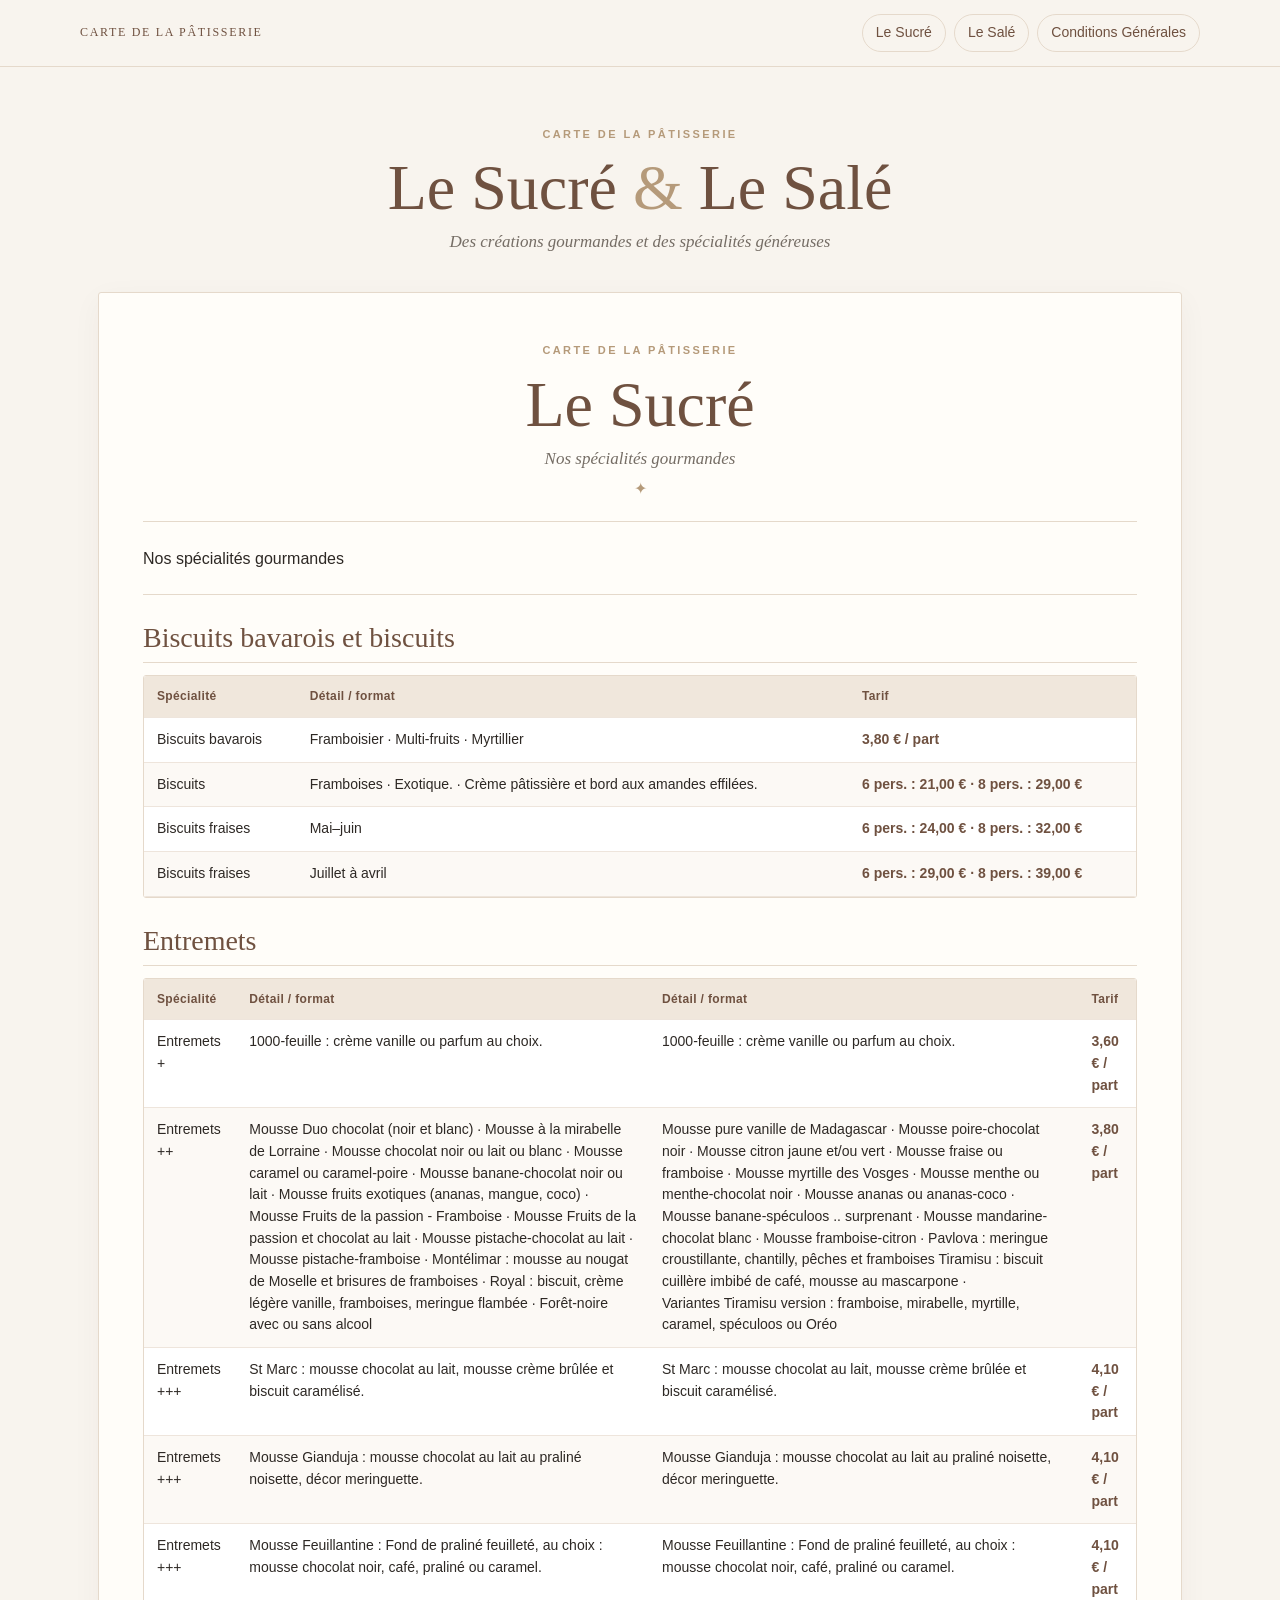
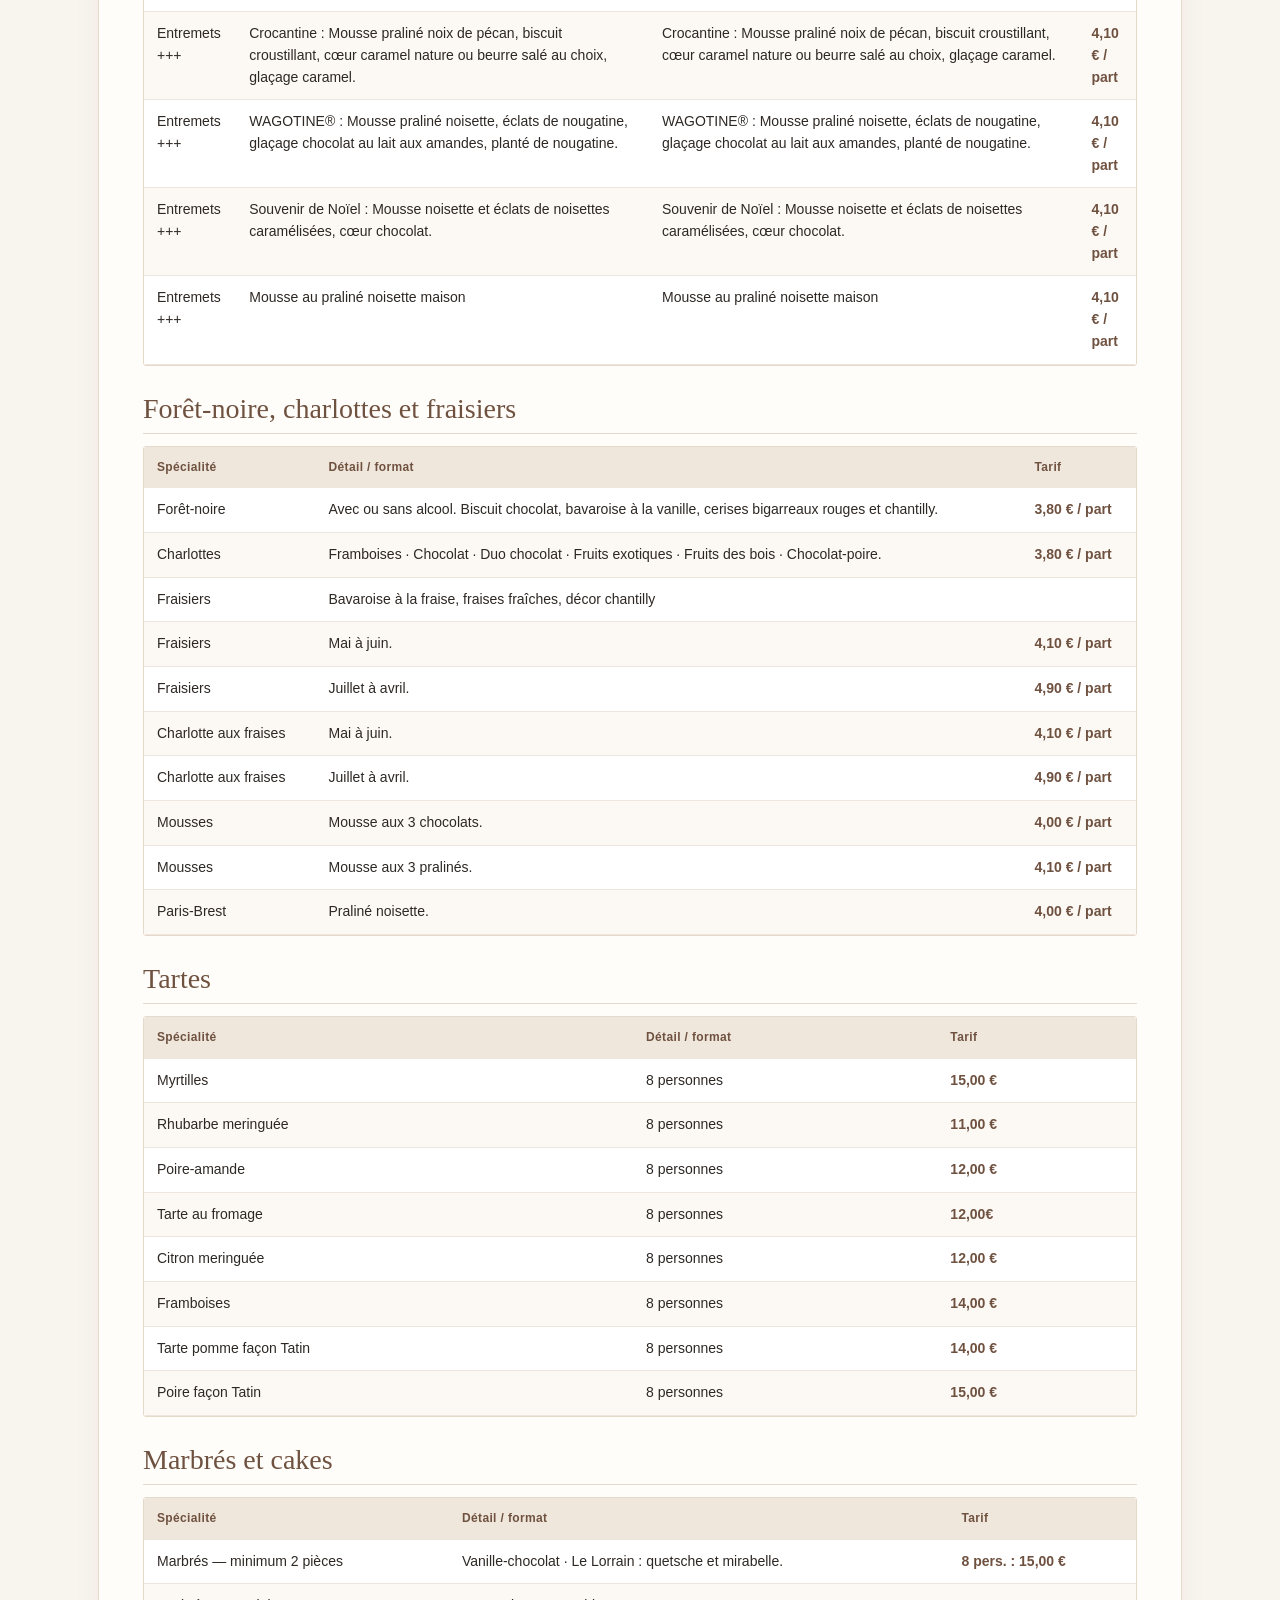
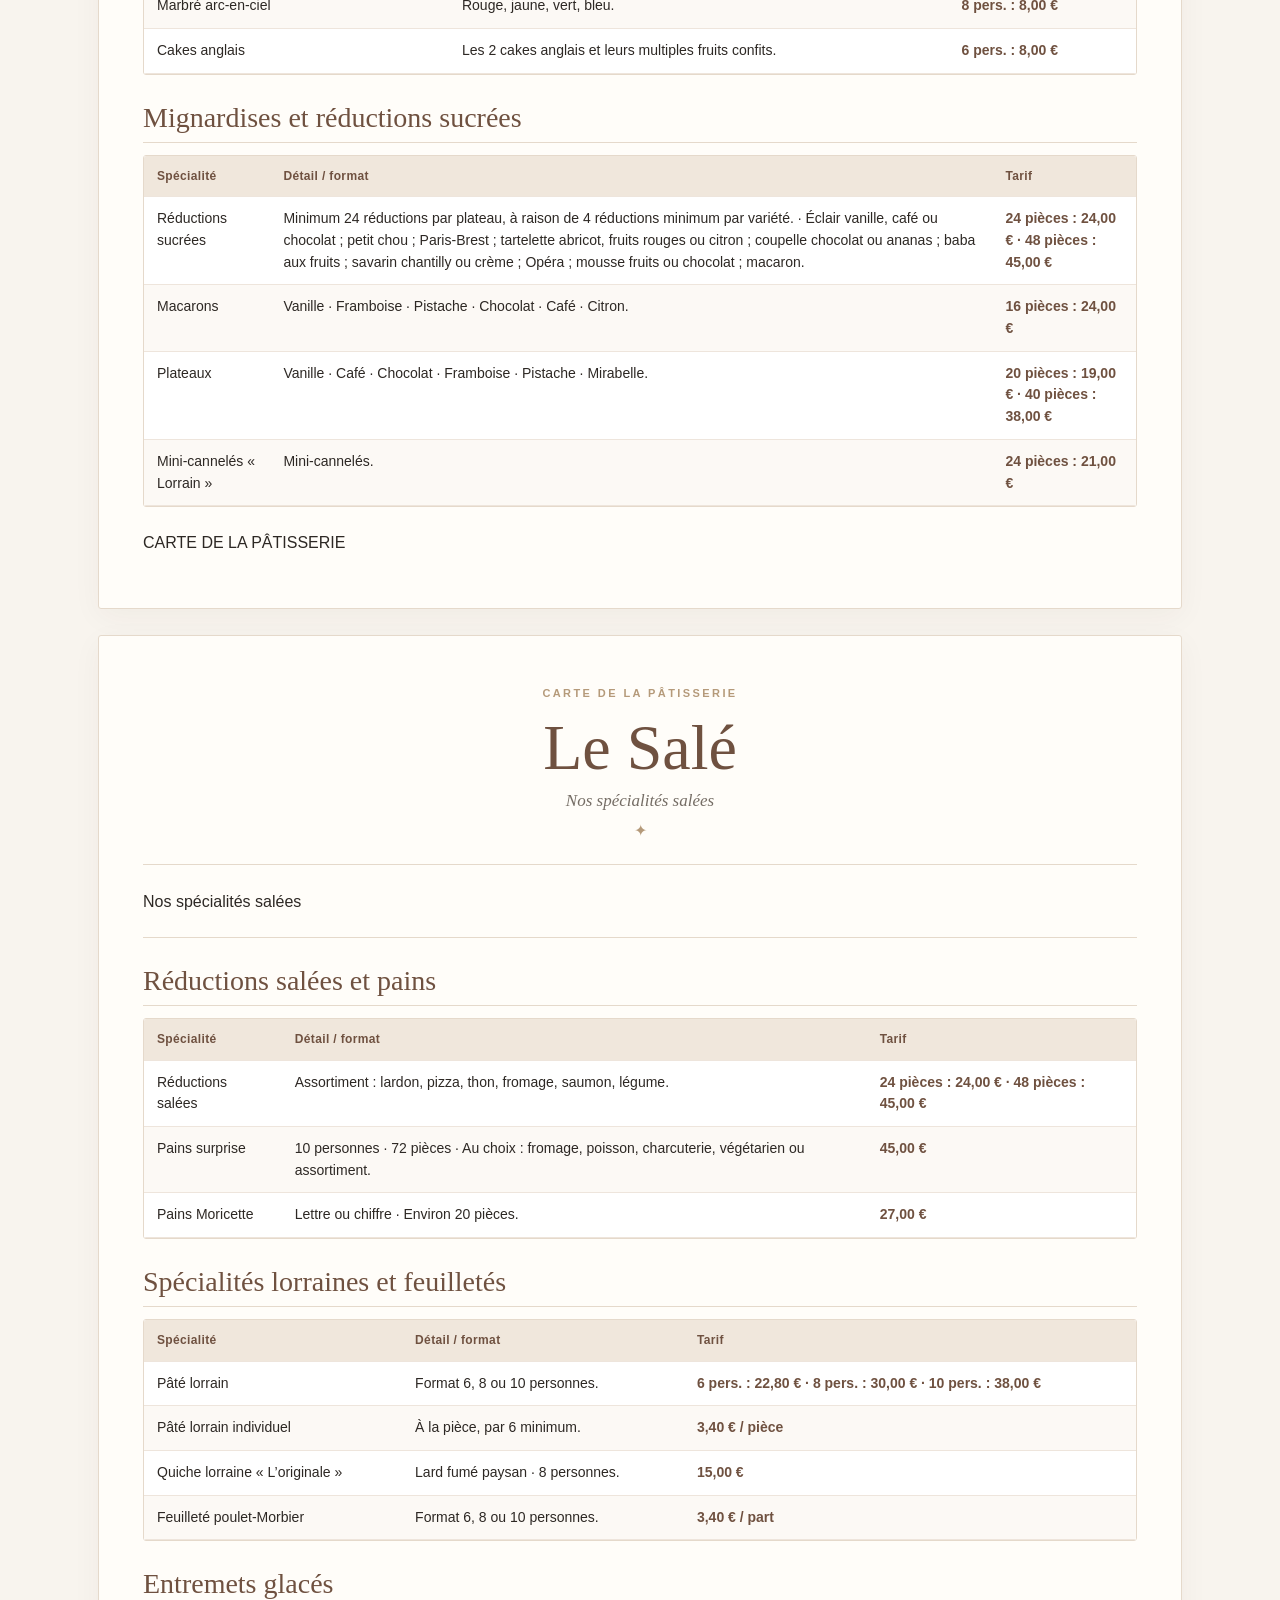
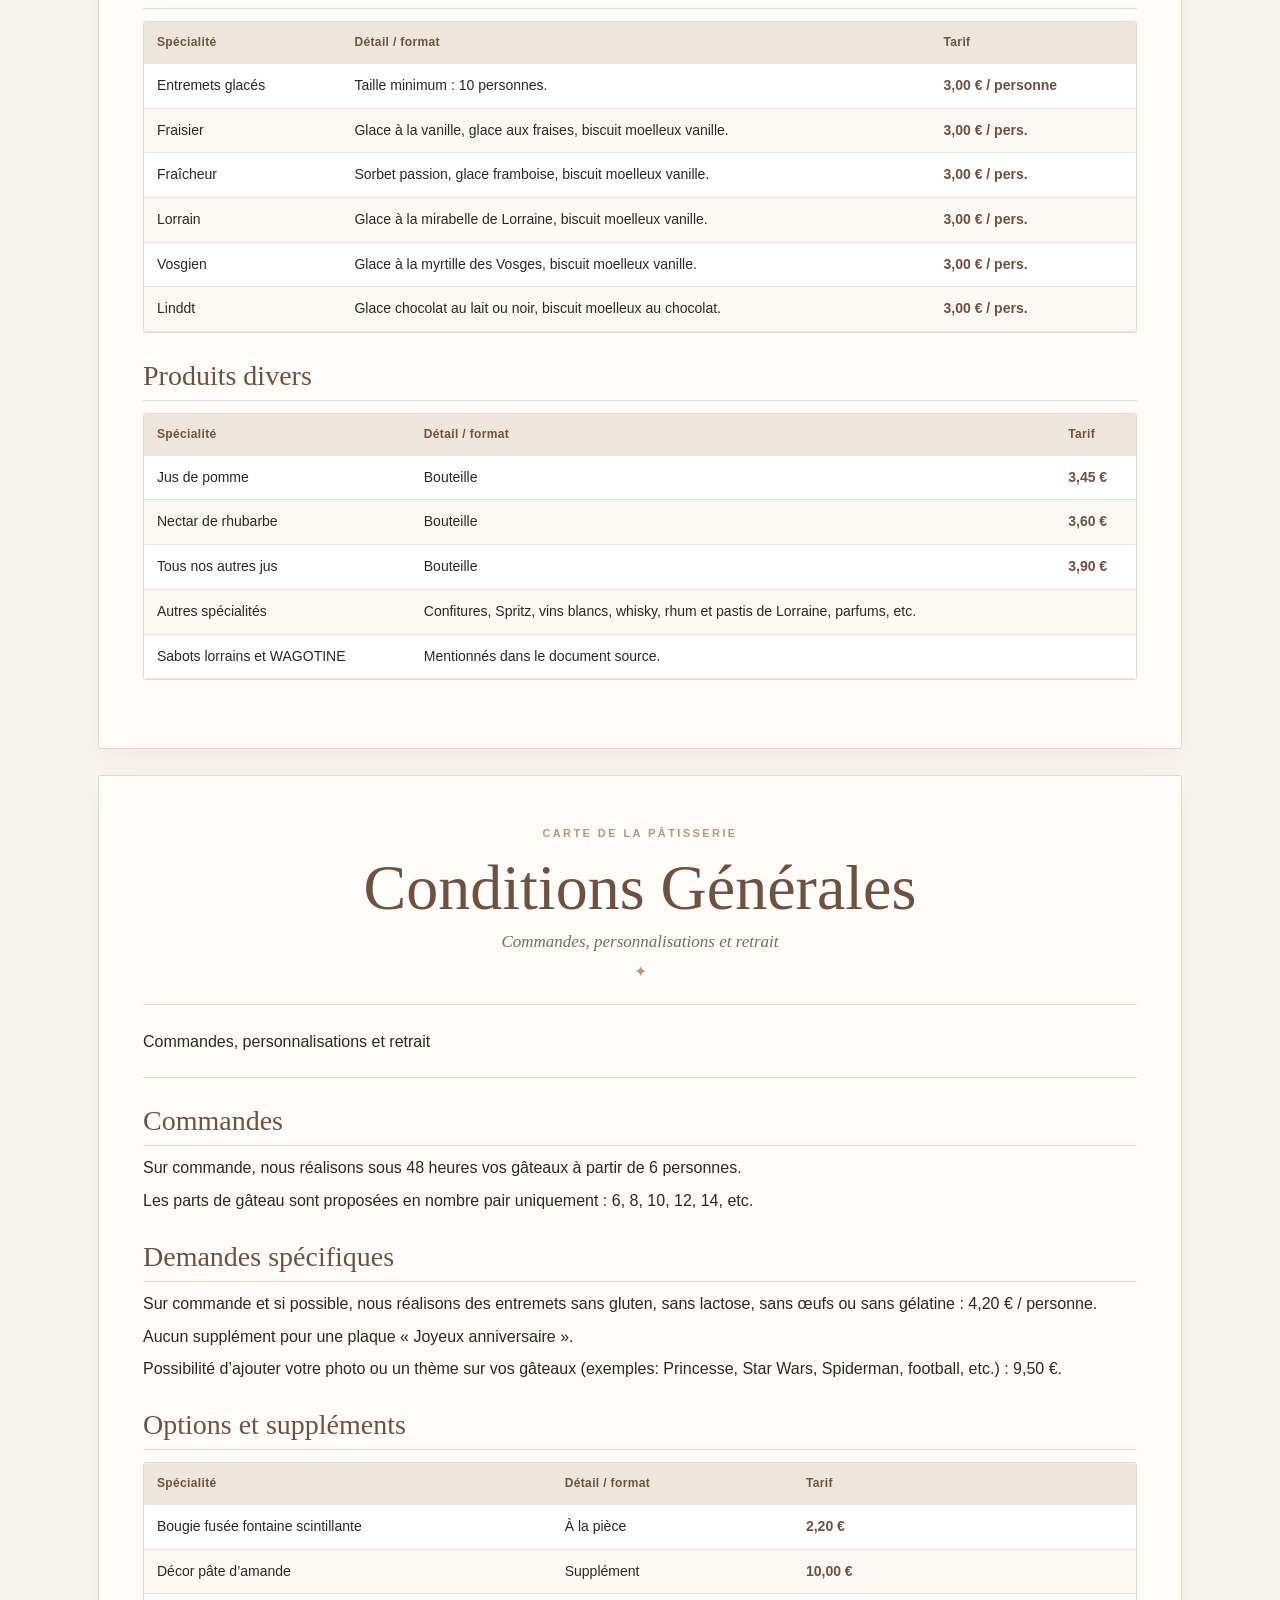
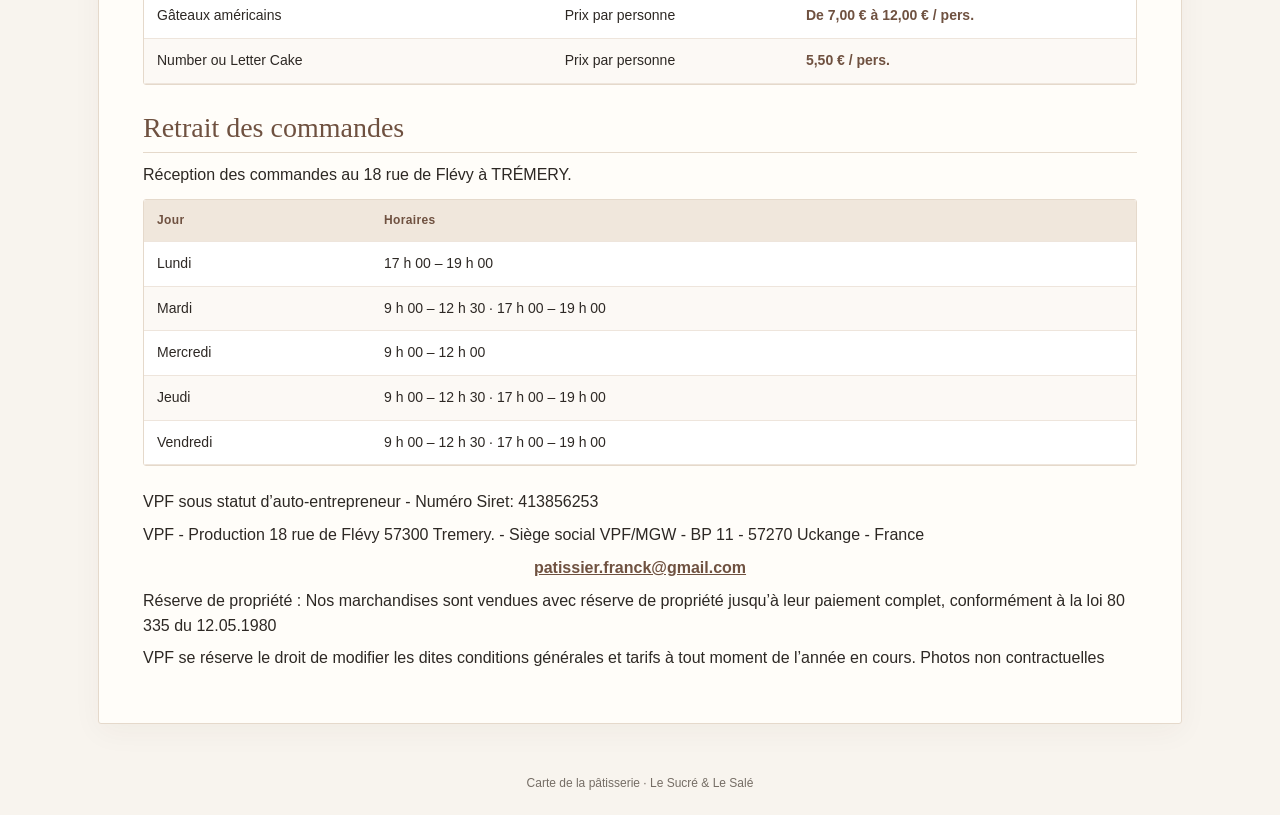
==== carte-patisserie.html @ 5fc6bbb8 "Add files via upload" ====
<!doctype html><html lang="fr"><head><meta charset="utf-8"><meta name="viewport" content="width=device-width,initial-scale=1"><meta name="description" content="Carte de pâtisserie, spécialités sucrées et salées"><title>Carte de la pâtisserie</title>
<style>
:root{--cream:#f8f4ee;--paper:#fffdf9;--ink:#2d2824;--brown:#6f5140;--gold:#b59a7a;--line:#e5d9cb;--muted:#756d65}
*{box-sizing:border-box}html{scroll-behavior:smooth;scroll-padding-top:80px}body{margin:0;background:var(--cream);color:var(--ink);font:16px/1.55 Arial,Helvetica,sans-serif}
nav{position:sticky;top:0;z-index:4;background:#f8f4eef5;border-bottom:1px solid var(--line);padding:14px max(18px,calc((100% - 1120px)/2));display:flex;justify-content:space-between;align-items:center;gap:16px;flex-wrap:wrap}
.brand{font:12px Georgia,serif;letter-spacing:.14em;color:var(--brown);text-transform:uppercase}.links{display:flex;gap:8px;flex-wrap:wrap}.links a{border:1px solid var(--line);border-radius:30px;padding:7px 13px;text-decoration:none;color:var(--brown);font-size:14px}.links a:hover{background:var(--brown);color:white}
main{max-width:1120px;margin:28px auto;padding:0 18px}.cover{text-align:center;padding:26px 0 32px}.cover small,header small{color:var(--gold);letter-spacing:.22em;font-size:11px;font-weight:bold}.cover h1,header h1{font:normal clamp(38px,6vw,64px)/1.12 Georgia,serif;color:var(--brown);margin:7px 0}.cover p,header p{font:italic 17px Georgia,serif;color:var(--muted);margin:8px 0}.cover span,header span{color:var(--gold)}
section{background:var(--paper);border:1px solid var(--line);box-shadow:0 8px 30px #46301e0b;padding:clamp(18px,4vw,44px);margin-bottom:26px;border-radius:3px}header{text-align:center;border-bottom:1px solid var(--line);padding-bottom:20px;margin-bottom:25px}
h2{font:normal clamp(21px,3vw,28px) Georgia,serif;color:var(--brown);border-bottom:1px solid var(--line);padding-bottom:8px;margin:27px 0 10px}p{margin:8px 0}.table-wrap{overflow-x:auto;border:1px solid var(--line);margin:12px 0 24px;border-radius:3px}table{width:100%;border-collapse:collapse;min-width:500px;background:white;font-size:14px}th,td{text-align:left;padding:11px 13px;vertical-align:top;border-bottom:1px solid #eee5dc}th{background:#f0e7dc;color:var(--brown);font-size:12px;letter-spacing:.03em}tbody tr:nth-child(even){background:#fcf9f5}td:last-child{color:var(--brown);font-weight:700}hr{border:0;border-top:1px solid var(--line);margin:22px 0}.contact{text-align:center;font-weight:bold}.contact a{color:var(--brown)}footer{text-align:center;color:var(--muted);font-size:12px;padding:22px}
@media(max-width:650px){nav{position:static;align-items:flex-start;flex-direction:column}.links{width:100%}.links a{flex:1;text-align:center;font-size:12px;padding:8px 5px}main{padding:0 9px;margin:12px auto}section{padding:17px 12px;margin-bottom:14px}table{font-size:12px}td,th{padding:8px}}
@media print{nav{display:none}body{background:white}section{box-shadow:none;break-after:page;border:0}main{margin:0;max-width:none}}
</style></head><body><nav><div class="brand">Carte de la pâtisserie</div><div class="links"><a href="#le-sucre">Le Sucré</a><a href="#le-sale">Le Salé</a><a href="#conditions-generales">Conditions Générales</a></div></nav><main><div class="cover"><small>CARTE DE LA PÂTISSERIE</small><h1>Le Sucré <span>&</span> Le Salé</h1><p>Des créations gourmandes et des spécialités généreuses</p></div><section id="le-sucre"><header><small>CARTE DE LA PÂTISSERIE</small><h1>Le Sucré</h1><p>Nos spécialités gourmandes</p><span>✦</span></header><p>Nos spécialités gourmandes</p><hr><h2>Biscuits bavarois et biscuits</h2><div class="table-wrap"><table><thead><tr><th>Spécialité</th><th>Détail / format</th><th>Tarif</th></tr></thead><tbody><tr><td>Biscuits bavarois</td><td>Framboisier · Multi-fruits · Myrtillier</td><td>3,80 € / part</td></tr><tr><td>Biscuits</td><td>Framboises · Exotique.  · Crème pâtissière et bord aux amandes effilées.</td><td>6 pers. : 21,00 € · 8 pers. : 29,00 €</td></tr><tr><td>Biscuits fraises</td><td>Mai–juin</td><td>6 pers. : 24,00 € · 8 pers. : 32,00 €</td></tr><tr><td>Biscuits fraises</td><td>Juillet à avril</td><td>6 pers. : 29,00 € · 8 pers. : 39,00 €</td></tr></tbody></table></div><h2>Entremets</h2><div class="table-wrap"><table><thead><tr><th>Spécialité</th><th>Détail / format</th><th>Détail / format</th><th>Tarif</th></tr></thead><tbody><tr><td>Entremets +</td><td>1000-feuille : crème vanille ou parfum au choix.</td><td>1000-feuille : crème vanille ou parfum au choix.</td><td>3,60 € / part</td></tr><tr><td>Entremets ++</td><td>Mousse Duo chocolat (noir et blanc)  · Mousse à la mirabelle de Lorraine  · Mousse chocolat noir ou lait ou blanc  · Mousse caramel ou caramel-poire  · Mousse banane-chocolat noir ou lait  · Mousse fruits exotiques (ananas, mangue, coco)  · Mousse Fruits de la passion - Framboise  · Mousse Fruits de la passion et chocolat au lait  · Mousse pistache-chocolat au lait  · Mousse pistache-framboise  · Montélimar : mousse au nougat de Moselle et brisures de framboises · Royal : biscuit, crème légère vanille, framboises, meringue flambée · Forêt-noire avec ou sans alcool</td><td>Mousse pure vanille de Madagascar · Mousse poire-chocolat noir · Mousse citron jaune et/ou vert · Mousse fraise ou framboise · Mousse myrtille des Vosges · Mousse menthe ou menthe-chocolat noir · Mousse ananas ou ananas-coco · Mousse banane-spéculoos .. surprenant · Mousse mandarine-chocolat blanc  · Mousse framboise-citron · Pavlova : meringue croustillante, chantilly, pêches et framboises Tiramisu : biscuit cuillère imbibé de café, mousse au mascarpone · Variantes Tiramisu version : framboise, mirabelle, myrtille, caramel, spéculoos ou Oréo</td><td>3,80 € / part</td></tr><tr><td>Entremets +++</td><td>St Marc : mousse chocolat au lait, mousse crème brûlée et biscuit caramélisé.</td><td>St Marc : mousse chocolat au lait, mousse crème brûlée et biscuit caramélisé.</td><td>4,10 € / part</td></tr><tr><td>Entremets +++</td><td>Mousse Gianduja : mousse chocolat au lait au praliné noisette, décor meringuette.</td><td>Mousse Gianduja : mousse chocolat au lait au praliné noisette, décor meringuette.</td><td>4,10 € / part</td></tr><tr><td>Entremets +++</td><td>Mousse Feuillantine : Fond de praliné feuilleté, au choix : mousse chocolat noir, café, praliné ou caramel.</td><td>Mousse Feuillantine : Fond de praliné feuilleté, au choix : mousse chocolat noir, café, praliné ou caramel.</td><td>4,10 € / part</td></tr><tr><td>Entremets +++</td><td>Crocantine : Mousse praliné noix de pécan, biscuit croustillant, cœur caramel nature ou beurre salé au choix, glaçage caramel.</td><td>Crocantine : Mousse praliné noix de pécan, biscuit croustillant, cœur caramel nature ou beurre salé au choix, glaçage caramel.</td><td>4,10 € / part</td></tr><tr><td>Entremets +++</td><td>WAGOTINE® : Mousse praliné noisette, éclats de nougatine, glaçage chocolat au lait aux amandes, planté de nougatine.</td><td>WAGOTINE® : Mousse praliné noisette, éclats de nougatine, glaçage chocolat au lait aux amandes, planté de nougatine.</td><td>4,10 € / part</td></tr><tr><td>Entremets +++</td><td>Souvenir de Noïel : Mousse noisette et éclats de noisettes caramélisées, cœur chocolat.</td><td>Souvenir de Noïel : Mousse noisette et éclats de noisettes caramélisées, cœur chocolat.</td><td>4,10 € / part</td></tr><tr><td>Entremets +++</td><td>Mousse au praliné noisette maison</td><td>Mousse au praliné noisette maison</td><td>4,10 € / part</td></tr></tbody></table></div><h2>Forêt-noire, charlottes et fraisiers</h2><div class="table-wrap"><table><thead><tr><th>Spécialité</th><th>Détail / format</th><th>Tarif</th></tr></thead><tbody><tr><td>Forêt-noire</td><td>Avec ou sans alcool. Biscuit chocolat, bavaroise à la vanille, cerises bigarreaux rouges et chantilly.</td><td>3,80 € / part</td></tr><tr><td>Charlottes</td><td>Framboises · Chocolat · Duo chocolat · Fruits exotiques · Fruits des bois · Chocolat-poire.</td><td>3,80 € / part</td></tr><tr><td>Fraisiers</td><td>Bavaroise à la fraise, fraises fraîches, décor chantilly</td><td></td></tr><tr><td>Fraisiers</td><td>Mai à juin.</td><td>4,10 € / part</td></tr><tr><td>Fraisiers</td><td>Juillet à avril.</td><td>4,90 € / part</td></tr><tr><td>Charlotte aux fraises</td><td>Mai à juin.</td><td>4,10 € / part</td></tr><tr><td>Charlotte aux fraises</td><td>Juillet à avril.</td><td>4,90 € / part</td></tr><tr><td>Mousses</td><td>Mousse aux 3 chocolats.</td><td>4,00 € / part</td></tr><tr><td>Mousses</td><td>Mousse aux 3 pralinés.</td><td>4,10 € / part</td></tr><tr><td>Paris-Brest</td><td>Praliné noisette.</td><td>4,00 € / part</td></tr></tbody></table></div><h2>Tartes</h2><div class="table-wrap"><table><thead><tr><th>Spécialité</th><th>Détail / format</th><th>Tarif</th></tr></thead><tbody><tr><td>Myrtilles</td><td>8 personnes</td><td>15,00 €</td></tr><tr><td>Rhubarbe meringuée</td><td>8 personnes</td><td>11,00 €</td></tr><tr><td>Poire-amande</td><td>8 personnes</td><td>12,00 €</td></tr><tr><td>Tarte au fromage</td><td>8 personnes</td><td>12,00€</td></tr><tr><td>Citron meringuée</td><td>8 personnes</td><td>12,00 €</td></tr><tr><td>Framboises</td><td>8 personnes</td><td>14,00 €</td></tr><tr><td>Tarte pomme façon Tatin</td><td>8 personnes</td><td>14,00 €</td></tr><tr><td>Poire façon Tatin</td><td>8 personnes</td><td>15,00 €</td></tr></tbody></table></div><h2>Marbrés et cakes</h2><div class="table-wrap"><table><thead><tr><th>Spécialité</th><th>Détail / format</th><th>Tarif</th></tr></thead><tbody><tr><td>Marbrés — minimum 2 pièces</td><td>Vanille-chocolat · Le Lorrain : quetsche et mirabelle.</td><td>8 pers. : 15,00 €</td></tr><tr><td>Marbré arc-en-ciel</td><td>Rouge, jaune, vert, bleu.</td><td>8 pers. : 8,00 €</td></tr><tr><td>Cakes anglais</td><td>Les 2 cakes anglais et leurs multiples fruits confits.</td><td>6 pers. : 8,00 €</td></tr></tbody></table></div><h2>Mignardises et réductions sucrées</h2><div class="table-wrap"><table><thead><tr><th>Spécialité</th><th>Détail / format</th><th>Tarif</th></tr></thead><tbody><tr><td>Réductions sucrées</td><td>Minimum 24 réductions par plateau, à raison de 4 réductions minimum par variété.  · Éclair vanille, café ou chocolat ; petit chou ; Paris-Brest ; tartelette abricot, fruits rouges ou citron ; coupelle chocolat ou ananas ; baba aux fruits ; savarin chantilly ou crème ; Opéra ; mousse fruits ou chocolat ; macaron.</td><td>24 pièces : 24,00 € · 48 pièces : 45,00 €</td></tr><tr><td>Macarons</td><td>Vanille · Framboise · Pistache · Chocolat · Café · Citron.</td><td>16 pièces : 24,00 €</td></tr><tr><td>Plateaux</td><td>Vanille · Café · Chocolat · Framboise · Pistache · Mirabelle.</td><td>20 pièces : 19,00 € · 40 pièces : 38,00 €</td></tr><tr><td>Mini-cannelés « Lorrain »</td><td>Mini-cannelés.</td><td>24 pièces : 21,00 €</td></tr></tbody></table></div><p>CARTE DE LA PÂTISSERIE</p></section><section id="le-sale"><header><small>CARTE DE LA PÂTISSERIE</small><h1>Le Salé</h1><p>Nos spécialités salées</p><span>✦</span></header><p>Nos spécialités salées</p><hr><h2>Réductions salées et pains</h2><div class="table-wrap"><table><thead><tr><th>Spécialité</th><th>Détail / format</th><th>Tarif</th></tr></thead><tbody><tr><td>Réductions salées</td><td>Assortiment : lardon, pizza, thon, fromage, saumon, légume.</td><td>24 pièces : 24,00 € · 48 pièces : 45,00 €</td></tr><tr><td>Pains surprise</td><td>10 personnes · 72 pièces · Au choix : fromage, poisson, charcuterie, végétarien ou assortiment.</td><td>45,00 €</td></tr><tr><td>Pains Moricette</td><td>Lettre ou chiffre  · Environ 20 pièces.</td><td>27,00 €</td></tr></tbody></table></div><h2>Spécialités lorraines et feuilletés</h2><div class="table-wrap"><table><thead><tr><th>Spécialité</th><th>Détail / format</th><th>Tarif</th></tr></thead><tbody><tr><td>Pâté lorrain</td><td>Format 6, 8 ou 10 personnes.</td><td>6 pers. : 22,80 € · 8 pers. : 30,00 € · 10 pers. : 38,00 €</td></tr><tr><td>Pâté lorrain individuel</td><td>À la pièce, par 6 minimum.</td><td>3,40 € / pièce</td></tr><tr><td>Quiche lorraine « L’originale »</td><td>Lard fumé paysan · 8 personnes.</td><td>15,00 €</td></tr><tr><td>Feuilleté poulet-Morbier</td><td>Format 6, 8 ou 10 personnes.</td><td>3,40 € / part</td></tr></tbody></table></div><h2>Entremets glacés</h2><div class="table-wrap"><table><thead><tr><th>Spécialité</th><th>Détail / format</th><th>Tarif</th></tr></thead><tbody><tr><td>Entremets glacés</td><td>Taille minimum : 10 personnes.</td><td>3,00 € / personne</td></tr><tr><td>Fraisier</td><td>Glace à la vanille, glace aux fraises, biscuit moelleux vanille.</td><td>3,00 € / pers.</td></tr><tr><td>Fraîcheur</td><td>Sorbet passion, glace framboise, biscuit moelleux vanille.</td><td>3,00 € / pers.</td></tr><tr><td>Lorrain</td><td>Glace à la mirabelle de Lorraine, biscuit moelleux vanille.</td><td>3,00 € / pers.</td></tr><tr><td>Vosgien</td><td>Glace à la myrtille des Vosges, biscuit moelleux vanille.</td><td>3,00 € / pers.</td></tr><tr><td>Linddt</td><td>Glace chocolat au lait ou noir, biscuit moelleux au chocolat.</td><td>3,00 € / pers.</td></tr></tbody></table></div><h2>Produits divers</h2><div class="table-wrap"><table><thead><tr><th>Spécialité</th><th>Détail / format</th><th>Tarif</th></tr></thead><tbody><tr><td>Jus de pomme</td><td>Bouteille</td><td>3,45 €</td></tr><tr><td>Nectar de rhubarbe</td><td>Bouteille</td><td>3,60 €</td></tr><tr><td>Tous nos autres jus</td><td>Bouteille</td><td>3,90 €</td></tr><tr><td>Autres spécialités</td><td>Confitures, Spritz, vins blancs, whisky, rhum et pastis de Lorraine, parfums, etc.</td><td></td></tr><tr><td>Sabots lorrains et WAGOTINE</td><td>Mentionnés dans le document source.</td><td></td></tr></tbody></table></div></section><section id="conditions-generales"><header><small>CARTE DE LA PÂTISSERIE</small><h1>Conditions Générales</h1><p>Commandes, personnalisations et retrait</p><span>✦</span></header><p>Commandes, personnalisations et retrait</p><hr><h2>Commandes</h2><p>Sur commande, nous réalisons sous 48 heures vos gâteaux à partir de 6 personnes.</p><p>Les parts de gâteau sont proposées en nombre pair uniquement : 6, 8, 10, 12, 14, etc.</p><h2>Demandes spécifiques</h2><p>Sur commande et si possible, nous réalisons des entremets sans gluten, sans lactose, sans œufs ou sans gélatine : 4,20 € / personne.</p><p>Aucun supplément pour une plaque « Joyeux anniversaire ».</p><p>Possibilité d’ajouter votre photo ou un thème sur vos gâteaux (exemples: Princesse, Star Wars, Spiderman, football, etc.) : 9,50 €.</p><h2>Options et suppléments</h2><div class="table-wrap"><table><thead><tr><th>Spécialité</th><th>Détail / format</th><th>Tarif</th></tr></thead><tbody><tr><td>Bougie fusée fontaine scintillante</td><td>À la pièce</td><td>2,20 €</td></tr><tr><td>Décor pâte d’amande</td><td>Supplément</td><td>10,00 €</td></tr><tr><td>Gâteaux américains</td><td>Prix par personne</td><td>De 7,00 € à 12,00 € / pers.</td></tr><tr><td>Number ou Letter Cake</td><td>Prix par personne</td><td>5,50 € / pers.</td></tr></tbody></table></div><h2>Retrait des commandes</h2><p>Réception des commandes au 18 rue de Flévy à TRÉMERY.</p><div class="table-wrap"><table><thead><tr><th>Jour</th><th>Horaires</th><th></th></tr></thead><tbody><tr><td>Lundi</td><td>17 h 00 – 19 h 00</td><td></td></tr><tr><td>Mardi</td><td>9 h 00 – 12 h 30 · 17 h 00 – 19 h 00</td><td></td></tr><tr><td>Mercredi</td><td>9 h 00 – 12 h 00</td><td></td></tr><tr><td>Jeudi</td><td>9 h 00 – 12 h 30 · 17 h 00 – 19 h 00</td><td></td></tr><tr><td>Vendredi</td><td>9 h 00 – 12 h 30 · 17 h 00 – 19 h 00</td><td></td></tr></tbody></table></div><p>VPF sous statut d’auto-entrepreneur - Numéro Siret: 413856253</p><p>VPF - Production 18 rue de Flévy 57300 Tremery. - Siège social VPF/MGW - BP 11 - 57270 Uckange - France</p><p class="contact"><a href="mailto:patissier.franck@gmail.com">patissier.franck@gmail.com</a></p><p>Réserve de propriété : Nos marchandises sont vendues avec réserve de propriété jusqu’à leur paiement complet, conformément à la loi 80 335 du 12.05.1980</p><p>VPF se réserve le droit de modifier les dites conditions générales et tarifs à tout moment de l’année en cours. Photos non contractuelles</p></section></main><footer>Carte de la pâtisserie · Le Sucré & Le Salé</footer></body></html>
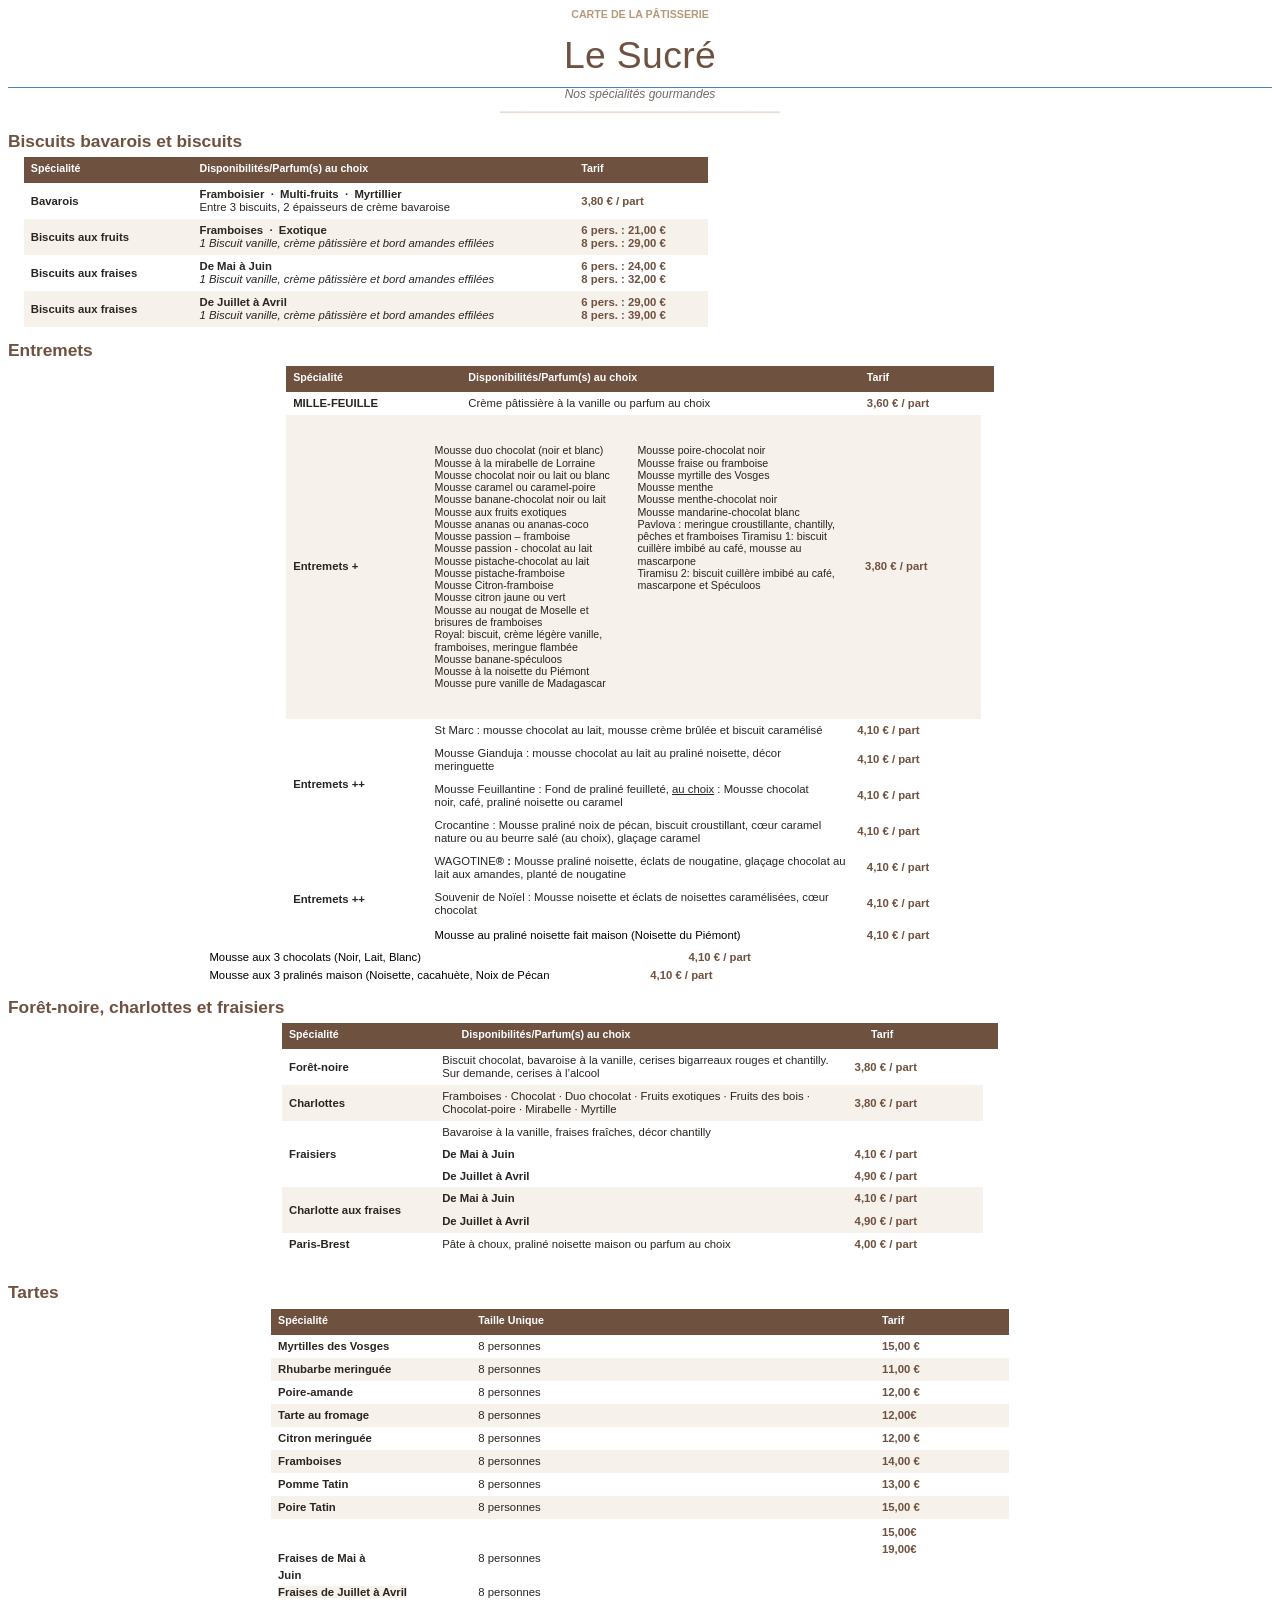
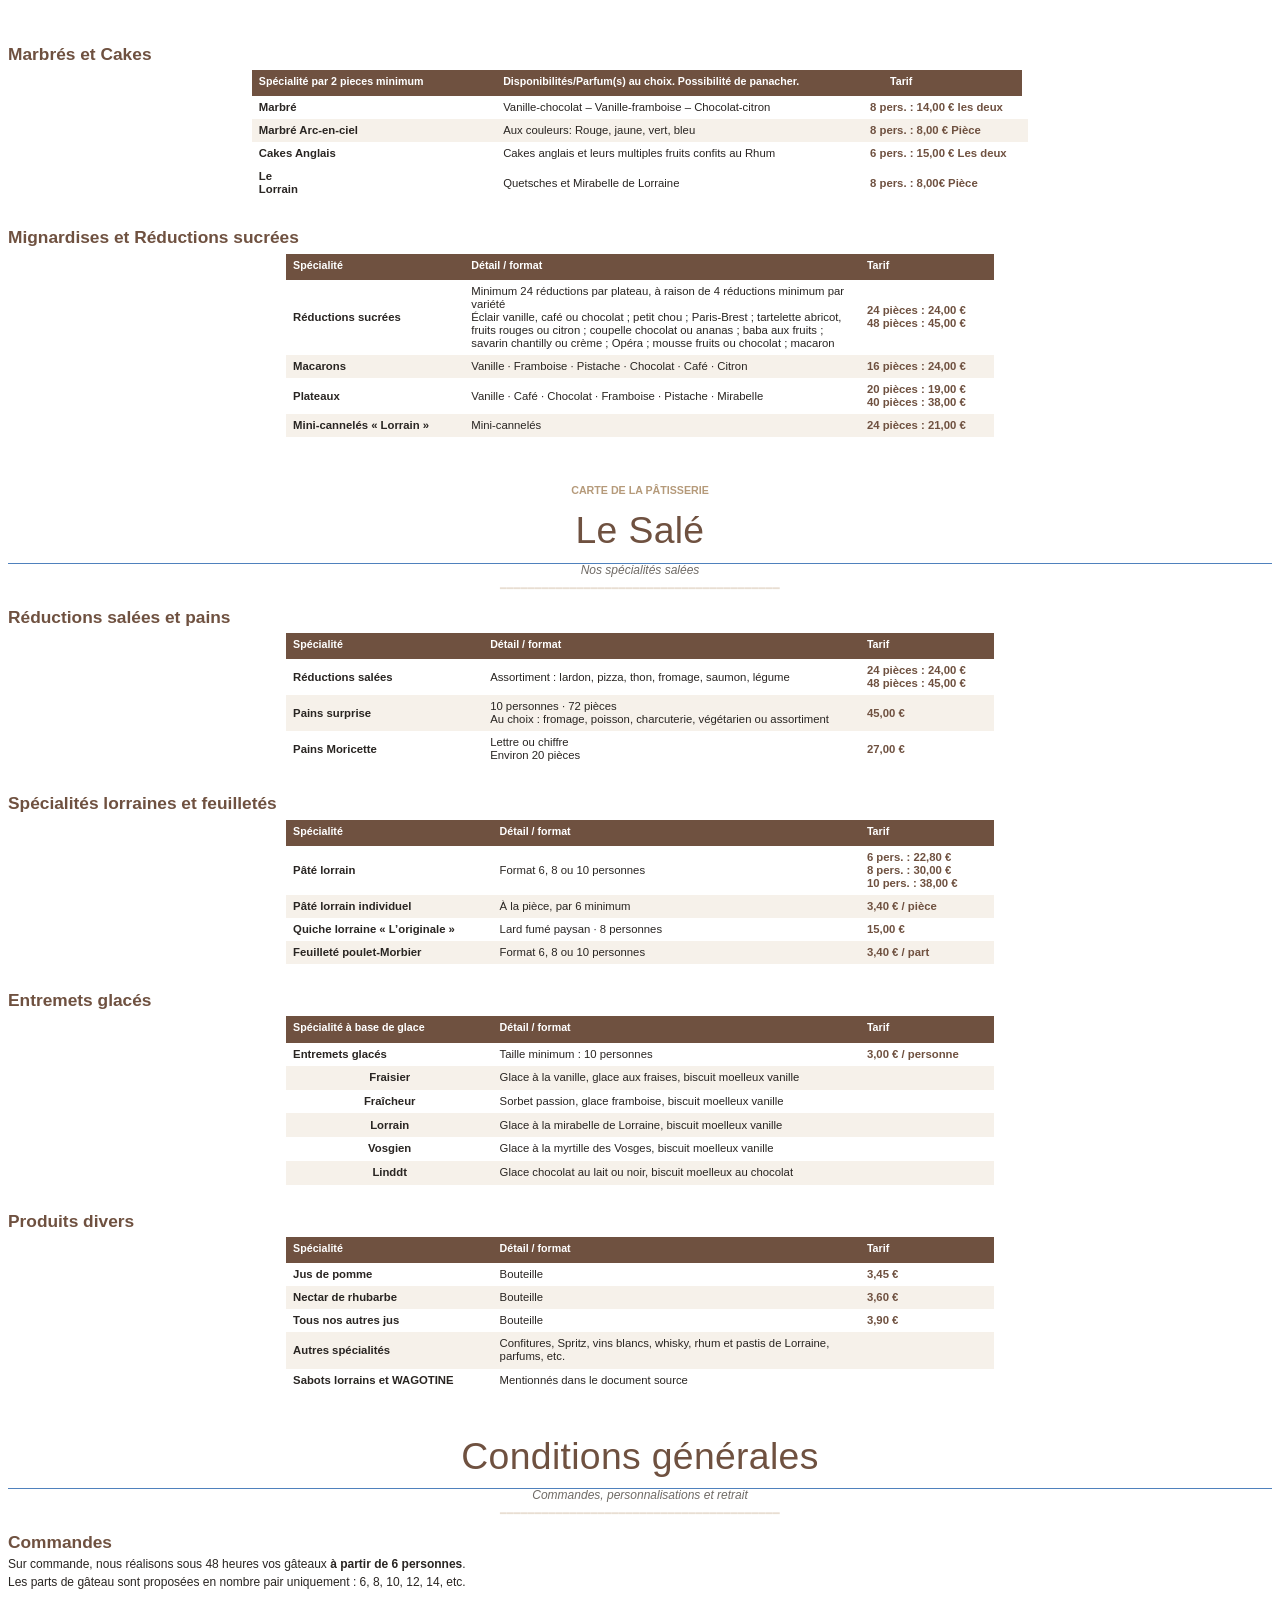
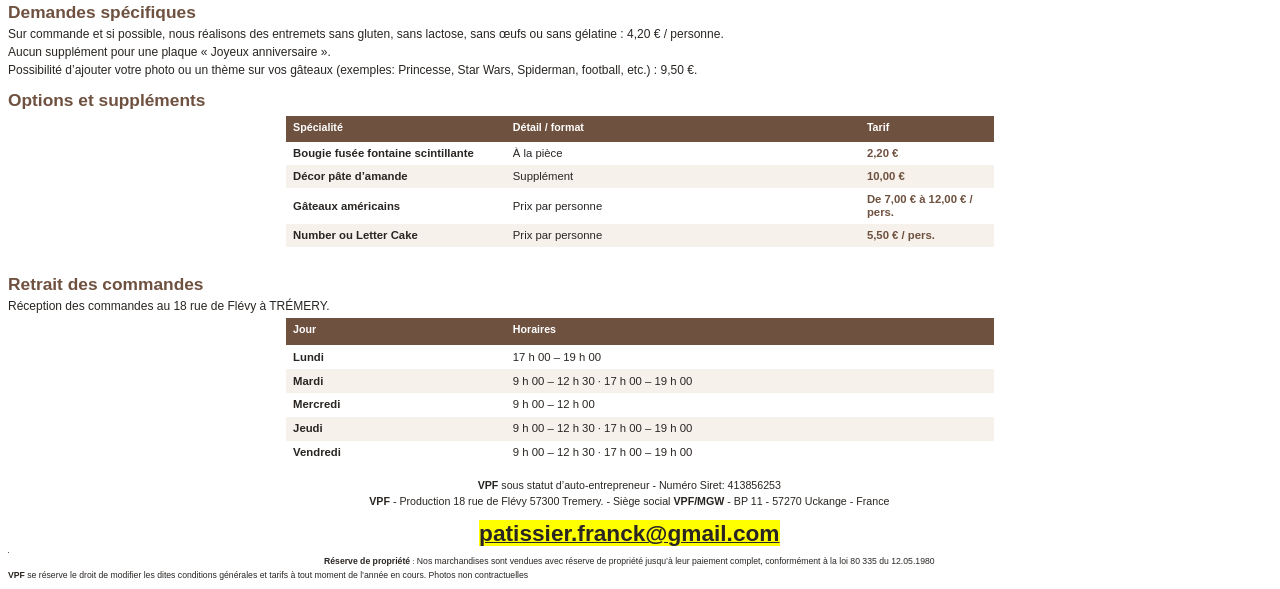
==== commit 9f441ea6: "Add files via upload" ====
--- a/carte-patisserie.html
+++ b/carte-patisserie.html
@@ -1,12 +1,13065 @@
-<!doctype html><html lang="fr"><head><meta charset="utf-8"><meta name="viewport" content="width=device-width,initial-scale=1"><meta name="description" content="Carte de pâtisserie, spécialités sucrées et salées"><title>Carte de la pâtisserie</title>
-<style>
-:root{--cream:#f8f4ee;--paper:#fffdf9;--ink:#2d2824;--brown:#6f5140;--gold:#b59a7a;--line:#e5d9cb;--muted:#756d65}
-*{box-sizing:border-box}html{scroll-behavior:smooth;scroll-padding-top:80px}body{margin:0;background:var(--cream);color:var(--ink);font:16px/1.55 Arial,Helvetica,sans-serif}
-nav{position:sticky;top:0;z-index:4;background:#f8f4eef5;border-bottom:1px solid var(--line);padding:14px max(18px,calc((100% - 1120px)/2));display:flex;justify-content:space-between;align-items:center;gap:16px;flex-wrap:wrap}
-.brand{font:12px Georgia,serif;letter-spacing:.14em;color:var(--brown);text-transform:uppercase}.links{display:flex;gap:8px;flex-wrap:wrap}.links a{border:1px solid var(--line);border-radius:30px;padding:7px 13px;text-decoration:none;color:var(--brown);font-size:14px}.links a:hover{background:var(--brown);color:white}
-main{max-width:1120px;margin:28px auto;padding:0 18px}.cover{text-align:center;padding:26px 0 32px}.cover small,header small{color:var(--gold);letter-spacing:.22em;font-size:11px;font-weight:bold}.cover h1,header h1{font:normal clamp(38px,6vw,64px)/1.12 Georgia,serif;color:var(--brown);margin:7px 0}.cover p,header p{font:italic 17px Georgia,serif;color:var(--muted);margin:8px 0}.cover span,header span{color:var(--gold)}
-section{background:var(--paper);border:1px solid var(--line);box-shadow:0 8px 30px #46301e0b;padding:clamp(18px,4vw,44px);margin-bottom:26px;border-radius:3px}header{text-align:center;border-bottom:1px solid var(--line);padding-bottom:20px;margin-bottom:25px}
-h2{font:normal clamp(21px,3vw,28px) Georgia,serif;color:var(--brown);border-bottom:1px solid var(--line);padding-bottom:8px;margin:27px 0 10px}p{margin:8px 0}.table-wrap{overflow-x:auto;border:1px solid var(--line);margin:12px 0 24px;border-radius:3px}table{width:100%;border-collapse:collapse;min-width:500px;background:white;font-size:14px}th,td{text-align:left;padding:11px 13px;vertical-align:top;border-bottom:1px solid #eee5dc}th{background:#f0e7dc;color:var(--brown);font-size:12px;letter-spacing:.03em}tbody tr:nth-child(even){background:#fcf9f5}td:last-child{color:var(--brown);font-weight:700}hr{border:0;border-top:1px solid var(--line);margin:22px 0}.contact{text-align:center;font-weight:bold}.contact a{color:var(--brown)}footer{text-align:center;color:var(--muted);font-size:12px;padding:22px}
-@media(max-width:650px){nav{position:static;align-items:flex-start;flex-direction:column}.links{width:100%}.links a{flex:1;text-align:center;font-size:12px;padding:8px 5px}main{padding:0 9px;margin:12px auto}section{padding:17px 12px;margin-bottom:14px}table{font-size:12px}td,th{padding:8px}}
-@media print{nav{display:none}body{background:white}section{box-shadow:none;break-after:page;border:0}main{margin:0;max-width:none}}
-</style></head><body><nav><div class="brand">Carte de la pâtisserie</div><div class="links"><a href="#le-sucre">Le Sucré</a><a href="#le-sale">Le Salé</a><a href="#conditions-generales">Conditions Générales</a></div></nav><main><div class="cover"><small>CARTE DE LA PÂTISSERIE</small><h1>Le Sucré <span>&</span> Le Salé</h1><p>Des créations gourmandes et des spécialités généreuses</p></div><section id="le-sucre"><header><small>CARTE DE LA PÂTISSERIE</small><h1>Le Sucré</h1><p>Nos spécialités gourmandes</p><span>✦</span></header><p>Nos spécialités gourmandes</p><hr><h2>Biscuits bavarois et biscuits</h2><div class="table-wrap"><table><thead><tr><th>Spécialité</th><th>Détail / format</th><th>Tarif</th></tr></thead><tbody><tr><td>Biscuits bavarois</td><td>Framboisier · Multi-fruits · Myrtillier</td><td>3,80 € / part</td></tr><tr><td>Biscuits</td><td>Framboises · Exotique.  · Crème pâtissière et bord aux amandes effilées.</td><td>6 pers. : 21,00 € · 8 pers. : 29,00 €</td></tr><tr><td>Biscuits fraises</td><td>Mai–juin</td><td>6 pers. : 24,00 € · 8 pers. : 32,00 €</td></tr><tr><td>Biscuits fraises</td><td>Juillet à avril</td><td>6 pers. : 29,00 € · 8 pers. : 39,00 €</td></tr></tbody></table></div><h2>Entremets</h2><div class="table-wrap"><table><thead><tr><th>Spécialité</th><th>Détail / format</th><th>Détail / format</th><th>Tarif</th></tr></thead><tbody><tr><td>Entremets +</td><td>1000-feuille : crème vanille ou parfum au choix.</td><td>1000-feuille : crème vanille ou parfum au choix.</td><td>3,60 € / part</td></tr><tr><td>Entremets ++</td><td>Mousse Duo chocolat (noir et blanc)  · Mousse à la mirabelle de Lorraine  · Mousse chocolat noir ou lait ou blanc  · Mousse caramel ou caramel-poire  · Mousse banane-chocolat noir ou lait  · Mousse fruits exotiques (ananas, mangue, coco)  · Mousse Fruits de la passion - Framboise  · Mousse Fruits de la passion et chocolat au lait  · Mousse pistache-chocolat au lait  · Mousse pistache-framboise  · Montélimar : mousse au nougat de Moselle et brisures de framboises · Royal : biscuit, crème légère vanille, framboises, meringue flambée · Forêt-noire avec ou sans alcool</td><td>Mousse pure vanille de Madagascar · Mousse poire-chocolat noir · Mousse citron jaune et/ou vert · Mousse fraise ou framboise · Mousse myrtille des Vosges · Mousse menthe ou menthe-chocolat noir · Mousse ananas ou ananas-coco · Mousse banane-spéculoos .. surprenant · Mousse mandarine-chocolat blanc  · Mousse framboise-citron · Pavlova : meringue croustillante, chantilly, pêches et framboises Tiramisu : biscuit cuillère imbibé de café, mousse au mascarpone · Variantes Tiramisu version : framboise, mirabelle, myrtille, caramel, spéculoos ou Oréo</td><td>3,80 € / part</td></tr><tr><td>Entremets +++</td><td>St Marc : mousse chocolat au lait, mousse crème brûlée et biscuit caramélisé.</td><td>St Marc : mousse chocolat au lait, mousse crème brûlée et biscuit caramélisé.</td><td>4,10 € / part</td></tr><tr><td>Entremets +++</td><td>Mousse Gianduja : mousse chocolat au lait au praliné noisette, décor meringuette.</td><td>Mousse Gianduja : mousse chocolat au lait au praliné noisette, décor meringuette.</td><td>4,10 € / part</td></tr><tr><td>Entremets +++</td><td>Mousse Feuillantine : Fond de praliné feuilleté, au choix : mousse chocolat noir, café, praliné ou caramel.</td><td>Mousse Feuillantine : Fond de praliné feuilleté, au choix : mousse chocolat noir, café, praliné ou caramel.</td><td>4,10 € / part</td></tr><tr><td>Entremets +++</td><td>Crocantine : Mousse praliné noix de pécan, biscuit croustillant, cœur caramel nature ou beurre salé au choix, glaçage caramel.</td><td>Crocantine : Mousse praliné noix de pécan, biscuit croustillant, cœur caramel nature ou beurre salé au choix, glaçage caramel.</td><td>4,10 € / part</td></tr><tr><td>Entremets +++</td><td>WAGOTINE® : Mousse praliné noisette, éclats de nougatine, glaçage chocolat au lait aux amandes, planté de nougatine.</td><td>WAGOTINE® : Mousse praliné noisette, éclats de nougatine, glaçage chocolat au lait aux amandes, planté de nougatine.</td><td>4,10 € / part</td></tr><tr><td>Entremets +++</td><td>Souvenir de Noïel : Mousse noisette et éclats de noisettes caramélisées, cœur chocolat.</td><td>Souvenir de Noïel : Mousse noisette et éclats de noisettes caramélisées, cœur chocolat.</td><td>4,10 € / part</td></tr><tr><td>Entremets +++</td><td>Mousse au praliné noisette maison</td><td>Mousse au praliné noisette maison</td><td>4,10 € / part</td></tr></tbody></table></div><h2>Forêt-noire, charlottes et fraisiers</h2><div class="table-wrap"><table><thead><tr><th>Spécialité</th><th>Détail / format</th><th>Tarif</th></tr></thead><tbody><tr><td>Forêt-noire</td><td>Avec ou sans alcool. Biscuit chocolat, bavaroise à la vanille, cerises bigarreaux rouges et chantilly.</td><td>3,80 € / part</td></tr><tr><td>Charlottes</td><td>Framboises · Chocolat · Duo chocolat · Fruits exotiques · Fruits des bois · Chocolat-poire.</td><td>3,80 € / part</td></tr><tr><td>Fraisiers</td><td>Bavaroise à la fraise, fraises fraîches, décor chantilly</td><td></td></tr><tr><td>Fraisiers</td><td>Mai à juin.</td><td>4,10 € / part</td></tr><tr><td>Fraisiers</td><td>Juillet à avril.</td><td>4,90 € / part</td></tr><tr><td>Charlotte aux fraises</td><td>Mai à juin.</td><td>4,10 € / part</td></tr><tr><td>Charlotte aux fraises</td><td>Juillet à avril.</td><td>4,90 € / part</td></tr><tr><td>Mousses</td><td>Mousse aux 3 chocolats.</td><td>4,00 € / part</td></tr><tr><td>Mousses</td><td>Mousse aux 3 pralinés.</td><td>4,10 € / part</td></tr><tr><td>Paris-Brest</td><td>Praliné noisette.</td><td>4,00 € / part</td></tr></tbody></table></div><h2>Tartes</h2><div class="table-wrap"><table><thead><tr><th>Spécialité</th><th>Détail / format</th><th>Tarif</th></tr></thead><tbody><tr><td>Myrtilles</td><td>8 personnes</td><td>15,00 €</td></tr><tr><td>Rhubarbe meringuée</td><td>8 personnes</td><td>11,00 €</td></tr><tr><td>Poire-amande</td><td>8 personnes</td><td>12,00 €</td></tr><tr><td>Tarte au fromage</td><td>8 personnes</td><td>12,00€</td></tr><tr><td>Citron meringuée</td><td>8 personnes</td><td>12,00 €</td></tr><tr><td>Framboises</td><td>8 personnes</td><td>14,00 €</td></tr><tr><td>Tarte pomme façon Tatin</td><td>8 personnes</td><td>14,00 €</td></tr><tr><td>Poire façon Tatin</td><td>8 personnes</td><td>15,00 €</td></tr></tbody></table></div><h2>Marbrés et cakes</h2><div class="table-wrap"><table><thead><tr><th>Spécialité</th><th>Détail / format</th><th>Tarif</th></tr></thead><tbody><tr><td>Marbrés — minimum 2 pièces</td><td>Vanille-chocolat · Le Lorrain : quetsche et mirabelle.</td><td>8 pers. : 15,00 €</td></tr><tr><td>Marbré arc-en-ciel</td><td>Rouge, jaune, vert, bleu.</td><td>8 pers. : 8,00 €</td></tr><tr><td>Cakes anglais</td><td>Les 2 cakes anglais et leurs multiples fruits confits.</td><td>6 pers. : 8,00 €</td></tr></tbody></table></div><h2>Mignardises et réductions sucrées</h2><div class="table-wrap"><table><thead><tr><th>Spécialité</th><th>Détail / format</th><th>Tarif</th></tr></thead><tbody><tr><td>Réductions sucrées</td><td>Minimum 24 réductions par plateau, à raison de 4 réductions minimum par variété.  · Éclair vanille, café ou chocolat ; petit chou ; Paris-Brest ; tartelette abricot, fruits rouges ou citron ; coupelle chocolat ou ananas ; baba aux fruits ; savarin chantilly ou crème ; Opéra ; mousse fruits ou chocolat ; macaron.</td><td>24 pièces : 24,00 € · 48 pièces : 45,00 €</td></tr><tr><td>Macarons</td><td>Vanille · Framboise · Pistache · Chocolat · Café · Citron.</td><td>16 pièces : 24,00 €</td></tr><tr><td>Plateaux</td><td>Vanille · Café · Chocolat · Framboise · Pistache · Mirabelle.</td><td>20 pièces : 19,00 € · 40 pièces : 38,00 €</td></tr><tr><td>Mini-cannelés « Lorrain »</td><td>Mini-cannelés.</td><td>24 pièces : 21,00 €</td></tr></tbody></table></div><p>CARTE DE LA PÂTISSERIE</p></section><section id="le-sale"><header><small>CARTE DE LA PÂTISSERIE</small><h1>Le Salé</h1><p>Nos spécialités salées</p><span>✦</span></header><p>Nos spécialités salées</p><hr><h2>Réductions salées et pains</h2><div class="table-wrap"><table><thead><tr><th>Spécialité</th><th>Détail / format</th><th>Tarif</th></tr></thead><tbody><tr><td>Réductions salées</td><td>Assortiment : lardon, pizza, thon, fromage, saumon, légume.</td><td>24 pièces : 24,00 € · 48 pièces : 45,00 €</td></tr><tr><td>Pains surprise</td><td>10 personnes · 72 pièces · Au choix : fromage, poisson, charcuterie, végétarien ou assortiment.</td><td>45,00 €</td></tr><tr><td>Pains Moricette</td><td>Lettre ou chiffre  · Environ 20 pièces.</td><td>27,00 €</td></tr></tbody></table></div><h2>Spécialités lorraines et feuilletés</h2><div class="table-wrap"><table><thead><tr><th>Spécialité</th><th>Détail / format</th><th>Tarif</th></tr></thead><tbody><tr><td>Pâté lorrain</td><td>Format 6, 8 ou 10 personnes.</td><td>6 pers. : 22,80 € · 8 pers. : 30,00 € · 10 pers. : 38,00 €</td></tr><tr><td>Pâté lorrain individuel</td><td>À la pièce, par 6 minimum.</td><td>3,40 € / pièce</td></tr><tr><td>Quiche lorraine « L’originale »</td><td>Lard fumé paysan · 8 personnes.</td><td>15,00 €</td></tr><tr><td>Feuilleté poulet-Morbier</td><td>Format 6, 8 ou 10 personnes.</td><td>3,40 € / part</td></tr></tbody></table></div><h2>Entremets glacés</h2><div class="table-wrap"><table><thead><tr><th>Spécialité</th><th>Détail / format</th><th>Tarif</th></tr></thead><tbody><tr><td>Entremets glacés</td><td>Taille minimum : 10 personnes.</td><td>3,00 € / personne</td></tr><tr><td>Fraisier</td><td>Glace à la vanille, glace aux fraises, biscuit moelleux vanille.</td><td>3,00 € / pers.</td></tr><tr><td>Fraîcheur</td><td>Sorbet passion, glace framboise, biscuit moelleux vanille.</td><td>3,00 € / pers.</td></tr><tr><td>Lorrain</td><td>Glace à la mirabelle de Lorraine, biscuit moelleux vanille.</td><td>3,00 € / pers.</td></tr><tr><td>Vosgien</td><td>Glace à la myrtille des Vosges, biscuit moelleux vanille.</td><td>3,00 € / pers.</td></tr><tr><td>Linddt</td><td>Glace chocolat au lait ou noir, biscuit moelleux au chocolat.</td><td>3,00 € / pers.</td></tr></tbody></table></div><h2>Produits divers</h2><div class="table-wrap"><table><thead><tr><th>Spécialité</th><th>Détail / format</th><th>Tarif</th></tr></thead><tbody><tr><td>Jus de pomme</td><td>Bouteille</td><td>3,45 €</td></tr><tr><td>Nectar de rhubarbe</td><td>Bouteille</td><td>3,60 €</td></tr><tr><td>Tous nos autres jus</td><td>Bouteille</td><td>3,90 €</td></tr><tr><td>Autres spécialités</td><td>Confitures, Spritz, vins blancs, whisky, rhum et pastis de Lorraine, parfums, etc.</td><td></td></tr><tr><td>Sabots lorrains et WAGOTINE</td><td>Mentionnés dans le document source.</td><td></td></tr></tbody></table></div></section><section id="conditions-generales"><header><small>CARTE DE LA PÂTISSERIE</small><h1>Conditions Générales</h1><p>Commandes, personnalisations et retrait</p><span>✦</span></header><p>Commandes, personnalisations et retrait</p><hr><h2>Commandes</h2><p>Sur commande, nous réalisons sous 48 heures vos gâteaux à partir de 6 personnes.</p><p>Les parts de gâteau sont proposées en nombre pair uniquement : 6, 8, 10, 12, 14, etc.</p><h2>Demandes spécifiques</h2><p>Sur commande et si possible, nous réalisons des entremets sans gluten, sans lactose, sans œufs ou sans gélatine : 4,20 € / personne.</p><p>Aucun supplément pour une plaque « Joyeux anniversaire ».</p><p>Possibilité d’ajouter votre photo ou un thème sur vos gâteaux (exemples: Princesse, Star Wars, Spiderman, football, etc.) : 9,50 €.</p><h2>Options et suppléments</h2><div class="table-wrap"><table><thead><tr><th>Spécialité</th><th>Détail / format</th><th>Tarif</th></tr></thead><tbody><tr><td>Bougie fusée fontaine scintillante</td><td>À la pièce</td><td>2,20 €</td></tr><tr><td>Décor pâte d’amande</td><td>Supplément</td><td>10,00 €</td></tr><tr><td>Gâteaux américains</td><td>Prix par personne</td><td>De 7,00 € à 12,00 € / pers.</td></tr><tr><td>Number ou Letter Cake</td><td>Prix par personne</td><td>5,50 € / pers.</td></tr></tbody></table></div><h2>Retrait des commandes</h2><p>Réception des commandes au 18 rue de Flévy à TRÉMERY.</p><div class="table-wrap"><table><thead><tr><th>Jour</th><th>Horaires</th><th></th></tr></thead><tbody><tr><td>Lundi</td><td>17 h 00 – 19 h 00</td><td></td></tr><tr><td>Mardi</td><td>9 h 00 – 12 h 30 · 17 h 00 – 19 h 00</td><td></td></tr><tr><td>Mercredi</td><td>9 h 00 – 12 h 00</td><td></td></tr><tr><td>Jeudi</td><td>9 h 00 – 12 h 30 · 17 h 00 – 19 h 00</td><td></td></tr><tr><td>Vendredi</td><td>9 h 00 – 12 h 30 · 17 h 00 – 19 h 00</td><td></td></tr></tbody></table></div><p>VPF sous statut d’auto-entrepreneur - Numéro Siret: 413856253</p><p>VPF - Production 18 rue de Flévy 57300 Tremery. - Siège social VPF/MGW - BP 11 - 57270 Uckange - France</p><p class="contact"><a href="mailto:patissier.franck@gmail.com">patissier.franck@gmail.com</a></p><p>Réserve de propriété : Nos marchandises sont vendues avec réserve de propriété jusqu’à leur paiement complet, conformément à la loi 80 335 du 12.05.1980</p><p>VPF se réserve le droit de modifier les dites conditions générales et tarifs à tout moment de l’année en cours. Photos non contractuelles</p></section></main><footer>Carte de la pâtisserie · Le Sucré & Le Salé</footer></body></html>+<html xmlns:v="urn:schemas-microsoft-com:vml"
+xmlns:o="urn:schemas-microsoft-com:office:office"
+xmlns:w="urn:schemas-microsoft-com:office:word"
+xmlns:m="http://schemas.microsoft.com/office/2004/12/omml"
+xmlns="http://www.w3.org/TR/REC-html40">
+
+<head>
+<meta http-equiv=Content-Type content="text/html; charset=windows-1252">
+<meta name=ProgId content=Word.Document>
+<meta name=Generator content="Microsoft Word 15">
+<meta name=Originator content="Microsoft Word 15">
+<link rel=File-List href="carte-patisserie_fichiers/filelist.xml">
+<!--[if gte mso 9]><xml>
+ <o:DocumentProperties>
+  <o:Author>python-docx</o:Author>
+  <o:Description>generated by python-docx</o:Description>
+  <o:LastAuthor>Laurence CASTELLOTTI</o:LastAuthor>
+  <o:Revision>2</o:Revision>
+  <o:Created>2026-10-20T21:00:00Z</o:Created>
+  <o:LastSaved>2026-10-20T21:00:00Z</o:LastSaved>
+  <o:Pages>1</o:Pages>
+  <o:Words>1369</o:Words>
+  <o:Characters>7530</o:Characters>
+  <o:Lines>62</o:Lines>
+  <o:Paragraphs>17</o:Paragraphs>
+  <o:CharactersWithSpaces>8882</o:CharactersWithSpaces>
+  <o:Version>16.00</o:Version>
+ </o:DocumentProperties>
+ <o:OfficeDocumentSettings>
+  <o:AllowPNG/>
+ </o:OfficeDocumentSettings>
+</xml><![endif]-->
+<link rel=dataStoreItem href="carte-patisserie_fichiers/item0001.xml"
+target="carte-patisserie_fichiers/props002.xml">
+<link rel=themeData href="carte-patisserie_fichiers/themedata.thmx">
+<link rel=colorSchemeMapping
+href="carte-patisserie_fichiers/colorschememapping.xml">
+<!--[if gte mso 9]><xml>
+ <w:WordDocument>
+  <w:TrackMoves>false</w:TrackMoves>
+  <w:TrackFormatting/>
+  <w:HyphenationZone>21</w:HyphenationZone>
+  <w:PunctuationKerning/>
+  <w:ValidateAgainstSchemas/>
+  <w:SaveIfXMLInvalid>false</w:SaveIfXMLInvalid>
+  <w:IgnoreMixedContent>false</w:IgnoreMixedContent>
+  <w:AlwaysShowPlaceholderText>false</w:AlwaysShowPlaceholderText>
+  <w:DoNotPromoteQF/>
+  <w:LidThemeOther>FR</w:LidThemeOther>
+  <w:LidThemeAsian>X-NONE</w:LidThemeAsian>
+  <w:LidThemeComplexScript>X-NONE</w:LidThemeComplexScript>
+  <w:Compatibility>
+   <w:BreakWrappedTables/>
+   <w:SnapToGridInCell/>
+   <w:WrapTextWithPunct/>
+   <w:UseAsianBreakRules/>
+   <w:UseWord2010TableStyleRules/>
+   <w:DontGrowAutofit/>
+   <w:DontUseIndentAsNumberingTabStop/>
+   <w:FELineBreak11/>
+   <w:WW11IndentRules/>
+   <w:DontAutofitConstrainedTables/>
+   <w:AutofitLikeWW11/>
+   <w:HangulWidthLikeWW11/>
+   <w:UseNormalStyleForList/>
+   <w:DontVertAlignCellWithSp/>
+   <w:DontBreakConstrainedForcedTables/>
+   <w:DontVertAlignInTxbx/>
+   <w:Word11KerningPairs/>
+   <w:CachedColBalance/>
+   <w:UseFELayout/>
+  </w:Compatibility>
+  <w:DoNotOptimizeForBrowser/>
+  <m:mathPr>
+   <m:mathFont m:val="Cambria Math"/>
+   <m:brkBin m:val="before"/>
+   <m:brkBinSub m:val="&#45;-"/>
+   <m:smallFrac m:val="off"/>
+   <m:dispDef/>
+   <m:lMargin m:val="0"/>
+   <m:rMargin m:val="0"/>
+   <m:defJc m:val="centerGroup"/>
+   <m:wrapIndent m:val="1440"/>
+   <m:intLim m:val="subSup"/>
+   <m:naryLim m:val="undOvr"/>
+  </m:mathPr></w:WordDocument>
+</xml><![endif]--><!--[if gte mso 9]><xml>
+ <w:LatentStyles DefLockedState="false" DefUnhideWhenUsed="false"
+  DefSemiHidden="false" DefQFormat="false" DefPriority="99"
+  LatentStyleCount="376">
+  <w:LsdException Locked="false" Priority="0" QFormat="true" Name="Normal"/>
+  <w:LsdException Locked="false" Priority="9" QFormat="true" Name="heading 1"/>
+  <w:LsdException Locked="false" Priority="9" SemiHidden="true"
+   UnhideWhenUsed="true" QFormat="true" Name="heading 2"/>
+  <w:LsdException Locked="false" Priority="9" SemiHidden="true"
+   UnhideWhenUsed="true" QFormat="true" Name="heading 3"/>
+  <w:LsdException Locked="false" Priority="9" SemiHidden="true"
+   UnhideWhenUsed="true" QFormat="true" Name="heading 4"/>
+  <w:LsdException Locked="false" Priority="9" SemiHidden="true"
+   UnhideWhenUsed="true" QFormat="true" Name="heading 5"/>
+  <w:LsdException Locked="false" Priority="9" SemiHidden="true"
+   UnhideWhenUsed="true" QFormat="true" Name="heading 6"/>
+  <w:LsdException Locked="false" Priority="9" SemiHidden="true"
+   UnhideWhenUsed="true" QFormat="true" Name="heading 7"/>
+  <w:LsdException Locked="false" Priority="9" SemiHidden="true"
+   UnhideWhenUsed="true" QFormat="true" Name="heading 8"/>
+  <w:LsdException Locked="false" Priority="9" SemiHidden="true"
+   UnhideWhenUsed="true" QFormat="true" Name="heading 9"/>
+  <w:LsdException Locked="false" SemiHidden="true" UnhideWhenUsed="true"
+   Name="index 1"/>
+  <w:LsdException Locked="false" SemiHidden="true" UnhideWhenUsed="true"
+   Name="index 2"/>
+  <w:LsdException Locked="false" SemiHidden="true" UnhideWhenUsed="true"
+   Name="index 3"/>
+  <w:LsdException Locked="false" SemiHidden="true" UnhideWhenUsed="true"
+   Name="index 4"/>
+  <w:LsdException Locked="false" SemiHidden="true" UnhideWhenUsed="true"
+   Name="index 5"/>
+  <w:LsdException Locked="false" SemiHidden="true" UnhideWhenUsed="true"
+   Name="index 6"/>
+  <w:LsdException Locked="false" SemiHidden="true" UnhideWhenUsed="true"
+   Name="index 7"/>
+  <w:LsdException Locked="false" SemiHidden="true" UnhideWhenUsed="true"
+   Name="index 8"/>
+  <w:LsdException Locked="false" SemiHidden="true" UnhideWhenUsed="true"
+   Name="index 9"/>
+  <w:LsdException Locked="false" Priority="39" SemiHidden="true"
+   UnhideWhenUsed="true" Name="toc 1"/>
+  <w:LsdException Locked="false" Priority="39" SemiHidden="true"
+   UnhideWhenUsed="true" Name="toc 2"/>
+  <w:LsdException Locked="false" Priority="39" SemiHidden="true"
+   UnhideWhenUsed="true" Name="toc 3"/>
+  <w:LsdException Locked="false" Priority="39" SemiHidden="true"
+   UnhideWhenUsed="true" Name="toc 4"/>
+  <w:LsdException Locked="false" Priority="39" SemiHidden="true"
+   UnhideWhenUsed="true" Name="toc 5"/>
+  <w:LsdException Locked="false" Priority="39" SemiHidden="true"
+   UnhideWhenUsed="true" Name="toc 6"/>
+  <w:LsdException Locked="false" Priority="39" SemiHidden="true"
+   UnhideWhenUsed="true" Name="toc 7"/>
+  <w:LsdException Locked="false" Priority="39" SemiHidden="true"
+   UnhideWhenUsed="true" Name="toc 8"/>
+  <w:LsdException Locked="false" Priority="39" SemiHidden="true"
+   UnhideWhenUsed="true" Name="toc 9"/>
+  <w:LsdException Locked="false" SemiHidden="true" UnhideWhenUsed="true"
+   Name="Normal Indent"/>
+  <w:LsdException Locked="false" SemiHidden="true" UnhideWhenUsed="true"
+   Name="footnote text"/>
+  <w:LsdException Locked="false" SemiHidden="true" UnhideWhenUsed="true"
+   Name="annotation text"/>
+  <w:LsdException Locked="false" SemiHidden="true" UnhideWhenUsed="true"
+   Name="header"/>
+  <w:LsdException Locked="false" SemiHidden="true" UnhideWhenUsed="true"
+   Name="footer"/>
+  <w:LsdException Locked="false" SemiHidden="true" UnhideWhenUsed="true"
+   Name="index heading"/>
+  <w:LsdException Locked="false" Priority="35" SemiHidden="true"
+   UnhideWhenUsed="true" QFormat="true" Name="caption"/>
+  <w:LsdException Locked="false" SemiHidden="true" UnhideWhenUsed="true"
+   Name="table of figures"/>
+  <w:LsdException Locked="false" SemiHidden="true" UnhideWhenUsed="true"
+   Name="envelope address"/>
+  <w:LsdException Locked="false" SemiHidden="true" UnhideWhenUsed="true"
+   Name="envelope return"/>
+  <w:LsdException Locked="false" SemiHidden="true" UnhideWhenUsed="true"
+   Name="footnote reference"/>
+  <w:LsdException Locked="false" SemiHidden="true" UnhideWhenUsed="true"
+   Name="annotation reference"/>
+  <w:LsdException Locked="false" SemiHidden="true" UnhideWhenUsed="true"
+   Name="line number"/>
+  <w:LsdException Locked="false" SemiHidden="true" UnhideWhenUsed="true"
+   Name="page number"/>
+  <w:LsdException Locked="false" SemiHidden="true" UnhideWhenUsed="true"
+   Name="endnote reference"/>
+  <w:LsdException Locked="false" SemiHidden="true" UnhideWhenUsed="true"
+   Name="endnote text"/>
+  <w:LsdException Locked="false" SemiHidden="true" UnhideWhenUsed="true"
+   Name="table of authorities"/>
+  <w:LsdException Locked="false" SemiHidden="true" UnhideWhenUsed="true"
+   Name="macro"/>
+  <w:LsdException Locked="false" SemiHidden="true" UnhideWhenUsed="true"
+   Name="toa heading"/>
+  <w:LsdException Locked="false" SemiHidden="true" UnhideWhenUsed="true"
+   Name="List"/>
+  <w:LsdException Locked="false" SemiHidden="true" UnhideWhenUsed="true"
+   Name="List Bullet"/>
+  <w:LsdException Locked="false" SemiHidden="true" UnhideWhenUsed="true"
+   Name="List Number"/>
+  <w:LsdException Locked="false" SemiHidden="true" UnhideWhenUsed="true"
+   Name="List 2"/>
+  <w:LsdException Locked="false" SemiHidden="true" UnhideWhenUsed="true"
+   Name="List 3"/>
+  <w:LsdException Locked="false" SemiHidden="true" UnhideWhenUsed="true"
+   Name="List 4"/>
+  <w:LsdException Locked="false" SemiHidden="true" UnhideWhenUsed="true"
+   Name="List 5"/>
+  <w:LsdException Locked="false" SemiHidden="true" UnhideWhenUsed="true"
+   Name="List Bullet 2"/>
+  <w:LsdException Locked="false" SemiHidden="true" UnhideWhenUsed="true"
+   Name="List Bullet 3"/>
+  <w:LsdException Locked="false" SemiHidden="true" UnhideWhenUsed="true"
+   Name="List Bullet 4"/>
+  <w:LsdException Locked="false" SemiHidden="true" UnhideWhenUsed="true"
+   Name="List Bullet 5"/>
+  <w:LsdException Locked="false" SemiHidden="true" UnhideWhenUsed="true"
+   Name="List Number 2"/>
+  <w:LsdException Locked="false" SemiHidden="true" UnhideWhenUsed="true"
+   Name="List Number 3"/>
+  <w:LsdException Locked="false" SemiHidden="true" UnhideWhenUsed="true"
+   Name="List Number 4"/>
+  <w:LsdException Locked="false" SemiHidden="true" UnhideWhenUsed="true"
+   Name="List Number 5"/>
+  <w:LsdException Locked="false" Priority="10" QFormat="true" Name="Title"/>
+  <w:LsdException Locked="false" SemiHidden="true" UnhideWhenUsed="true"
+   Name="Closing"/>
+  <w:LsdException Locked="false" SemiHidden="true" UnhideWhenUsed="true"
+   Name="Signature"/>
+  <w:LsdException Locked="false" Priority="1" SemiHidden="true"
+   UnhideWhenUsed="true" Name="Default Paragraph Font"/>
+  <w:LsdException Locked="false" SemiHidden="true" UnhideWhenUsed="true"
+   Name="Body Text"/>
+  <w:LsdException Locked="false" SemiHidden="true" UnhideWhenUsed="true"
+   Name="Body Text Indent"/>
+  <w:LsdException Locked="false" SemiHidden="true" UnhideWhenUsed="true"
+   Name="List Continue"/>
+  <w:LsdException Locked="false" SemiHidden="true" UnhideWhenUsed="true"
+   Name="List Continue 2"/>
+  <w:LsdException Locked="false" SemiHidden="true" UnhideWhenUsed="true"
+   Name="List Continue 3"/>
+  <w:LsdException Locked="false" SemiHidden="true" UnhideWhenUsed="true"
+   Name="List Continue 4"/>
+  <w:LsdException Locked="false" SemiHidden="true" UnhideWhenUsed="true"
+   Name="List Continue 5"/>
+  <w:LsdException Locked="false" SemiHidden="true" UnhideWhenUsed="true"
+   Name="Message Header"/>
+  <w:LsdException Locked="false" Priority="11" QFormat="true" Name="Subtitle"/>
+  <w:LsdException Locked="false" SemiHidden="true" UnhideWhenUsed="true"
+   Name="Salutation"/>
+  <w:LsdException Locked="false" SemiHidden="true" UnhideWhenUsed="true"
+   Name="Date"/>
+  <w:LsdException Locked="false" SemiHidden="true" UnhideWhenUsed="true"
+   Name="Body Text First Indent"/>
+  <w:LsdException Locked="false" SemiHidden="true" UnhideWhenUsed="true"
+   Name="Body Text First Indent 2"/>
+  <w:LsdException Locked="false" SemiHidden="true" UnhideWhenUsed="true"
+   Name="Note Heading"/>
+  <w:LsdException Locked="false" SemiHidden="true" UnhideWhenUsed="true"
+   Name="Body Text 2"/>
+  <w:LsdException Locked="false" SemiHidden="true" UnhideWhenUsed="true"
+   Name="Body Text 3"/>
+  <w:LsdException Locked="false" SemiHidden="true" UnhideWhenUsed="true"
+   Name="Body Text Indent 2"/>
+  <w:LsdException Locked="false" SemiHidden="true" UnhideWhenUsed="true"
+   Name="Body Text Indent 3"/>
+  <w:LsdException Locked="false" SemiHidden="true" UnhideWhenUsed="true"
+   Name="Block Text"/>
+  <w:LsdException Locked="false" SemiHidden="true" UnhideWhenUsed="true"
+   Name="Hyperlink"/>
+  <w:LsdException Locked="false" SemiHidden="true" UnhideWhenUsed="true"
+   Name="FollowedHyperlink"/>
+  <w:LsdException Locked="false" Priority="22" QFormat="true" Name="Strong"/>
+  <w:LsdException Locked="false" Priority="20" QFormat="true" Name="Emphasis"/>
+  <w:LsdException Locked="false" SemiHidden="true" UnhideWhenUsed="true"
+   Name="Document Map"/>
+  <w:LsdException Locked="false" SemiHidden="true" UnhideWhenUsed="true"
+   Name="Plain Text"/>
+  <w:LsdException Locked="false" SemiHidden="true" UnhideWhenUsed="true"
+   Name="E-mail Signature"/>
+  <w:LsdException Locked="false" SemiHidden="true" UnhideWhenUsed="true"
+   Name="HTML Top of Form"/>
+  <w:LsdException Locked="false" SemiHidden="true" UnhideWhenUsed="true"
+   Name="HTML Bottom of Form"/>
+  <w:LsdException Locked="false" SemiHidden="true" UnhideWhenUsed="true"
+   Name="Normal (Web)"/>
+  <w:LsdException Locked="false" SemiHidden="true" UnhideWhenUsed="true"
+   Name="HTML Acronym"/>
+  <w:LsdException Locked="false" SemiHidden="true" UnhideWhenUsed="true"
+   Name="HTML Address"/>
+  <w:LsdException Locked="false" SemiHidden="true" UnhideWhenUsed="true"
+   Name="HTML Cite"/>
+  <w:LsdException Locked="false" SemiHidden="true" UnhideWhenUsed="true"
+   Name="HTML Code"/>
+  <w:LsdException Locked="false" SemiHidden="true" UnhideWhenUsed="true"
+   Name="HTML Definition"/>
+  <w:LsdException Locked="false" SemiHidden="true" UnhideWhenUsed="true"
+   Name="HTML Keyboard"/>
+  <w:LsdException Locked="false" SemiHidden="true" UnhideWhenUsed="true"
+   Name="HTML Preformatted"/>
+  <w:LsdException Locked="false" SemiHidden="true" UnhideWhenUsed="true"
+   Name="HTML Sample"/>
+  <w:LsdException Locked="false" SemiHidden="true" UnhideWhenUsed="true"
+   Name="HTML Typewriter"/>
+  <w:LsdException Locked="false" SemiHidden="true" UnhideWhenUsed="true"
+   Name="HTML Variable"/>
+  <w:LsdException Locked="false" SemiHidden="true" UnhideWhenUsed="true"
+   Name="Normal Table"/>
+  <w:LsdException Locked="false" SemiHidden="true" UnhideWhenUsed="true"
+   Name="annotation subject"/>
+  <w:LsdException Locked="false" SemiHidden="true" UnhideWhenUsed="true"
+   Name="No List"/>
+  <w:LsdException Locked="false" SemiHidden="true" UnhideWhenUsed="true"
+   Name="Outline List 1"/>
+  <w:LsdException Locked="false" SemiHidden="true" UnhideWhenUsed="true"
+   Name="Outline List 2"/>
+  <w:LsdException Locked="false" SemiHidden="true" UnhideWhenUsed="true"
+   Name="Outline List 3"/>
+  <w:LsdException Locked="false" SemiHidden="true" UnhideWhenUsed="true"
+   Name="Table Simple 1"/>
+  <w:LsdException Locked="false" SemiHidden="true" UnhideWhenUsed="true"
+   Name="Table Simple 2"/>
+  <w:LsdException Locked="false" SemiHidden="true" UnhideWhenUsed="true"
+   Name="Table Simple 3"/>
+  <w:LsdException Locked="false" SemiHidden="true" UnhideWhenUsed="true"
+   Name="Table Classic 1"/>
+  <w:LsdException Locked="false" SemiHidden="true" UnhideWhenUsed="true"
+   Name="Table Classic 2"/>
+  <w:LsdException Locked="false" SemiHidden="true" UnhideWhenUsed="true"
+   Name="Table Classic 3"/>
+  <w:LsdException Locked="false" SemiHidden="true" UnhideWhenUsed="true"
+   Name="Table Classic 4"/>
+  <w:LsdException Locked="false" SemiHidden="true" UnhideWhenUsed="true"
+   Name="Table Colorful 1"/>
+  <w:LsdException Locked="false" SemiHidden="true" UnhideWhenUsed="true"
+   Name="Table Colorful 2"/>
+  <w:LsdException Locked="false" SemiHidden="true" UnhideWhenUsed="true"
+   Name="Table Colorful 3"/>
+  <w:LsdException Locked="false" SemiHidden="true" UnhideWhenUsed="true"
+   Name="Table Columns 1"/>
+  <w:LsdException Locked="false" SemiHidden="true" UnhideWhenUsed="true"
+   Name="Table Columns 2"/>
+  <w:LsdException Locked="false" SemiHidden="true" UnhideWhenUsed="true"
+   Name="Table Columns 3"/>
+  <w:LsdException Locked="false" SemiHidden="true" UnhideWhenUsed="true"
+   Name="Table Columns 4"/>
+  <w:LsdException Locked="false" SemiHidden="true" UnhideWhenUsed="true"
+   Name="Table Columns 5"/>
+  <w:LsdException Locked="false" SemiHidden="true" UnhideWhenUsed="true"
+   Name="Table Grid 1"/>
+  <w:LsdException Locked="false" SemiHidden="true" UnhideWhenUsed="true"
+   Name="Table Grid 2"/>
+  <w:LsdException Locked="false" SemiHidden="true" UnhideWhenUsed="true"
+   Name="Table Grid 3"/>
+  <w:LsdException Locked="false" SemiHidden="true" UnhideWhenUsed="true"
+   Name="Table Grid 4"/>
+  <w:LsdException Locked="false" SemiHidden="true" UnhideWhenUsed="true"
+   Name="Table Grid 5"/>
+  <w:LsdException Locked="false" SemiHidden="true" UnhideWhenUsed="true"
+   Name="Table Grid 6"/>
+  <w:LsdException Locked="false" SemiHidden="true" UnhideWhenUsed="true"
+   Name="Table Grid 7"/>
+  <w:LsdException Locked="false" SemiHidden="true" UnhideWhenUsed="true"
+   Name="Table Grid 8"/>
+  <w:LsdException Locked="false" SemiHidden="true" UnhideWhenUsed="true"
+   Name="Table List 1"/>
+  <w:LsdException Locked="false" SemiHidden="true" UnhideWhenUsed="true"
+   Name="Table List 2"/>
+  <w:LsdException Locked="false" SemiHidden="true" UnhideWhenUsed="true"
+   Name="Table List 3"/>
+  <w:LsdException Locked="false" SemiHidden="true" UnhideWhenUsed="true"
+   Name="Table List 4"/>
+  <w:LsdException Locked="false" SemiHidden="true" UnhideWhenUsed="true"
+   Name="Table List 5"/>
+  <w:LsdException Locked="false" SemiHidden="true" UnhideWhenUsed="true"
+   Name="Table List 6"/>
+  <w:LsdException Locked="false" SemiHidden="true" UnhideWhenUsed="true"
+   Name="Table List 7"/>
+  <w:LsdException Locked="false" SemiHidden="true" UnhideWhenUsed="true"
+   Name="Table List 8"/>
+  <w:LsdException Locked="false" SemiHidden="true" UnhideWhenUsed="true"
+   Name="Table 3D effects 1"/>
+  <w:LsdException Locked="false" SemiHidden="true" UnhideWhenUsed="true"
+   Name="Table 3D effects 2"/>
+  <w:LsdException Locked="false" SemiHidden="true" UnhideWhenUsed="true"
+   Name="Table 3D effects 3"/>
+  <w:LsdException Locked="false" SemiHidden="true" UnhideWhenUsed="true"
+   Name="Table Contemporary"/>
+  <w:LsdException Locked="false" SemiHidden="true" UnhideWhenUsed="true"
+   Name="Table Elegant"/>
+  <w:LsdException Locked="false" SemiHidden="true" UnhideWhenUsed="true"
+   Name="Table Professional"/>
+  <w:LsdException Locked="false" SemiHidden="true" UnhideWhenUsed="true"
+   Name="Table Subtle 1"/>
+  <w:LsdException Locked="false" SemiHidden="true" UnhideWhenUsed="true"
+   Name="Table Subtle 2"/>
+  <w:LsdException Locked="false" SemiHidden="true" UnhideWhenUsed="true"
+   Name="Table Web 1"/>
+  <w:LsdException Locked="false" SemiHidden="true" UnhideWhenUsed="true"
+   Name="Table Web 2"/>
+  <w:LsdException Locked="false" SemiHidden="true" UnhideWhenUsed="true"
+   Name="Table Web 3"/>
+  <w:LsdException Locked="false" SemiHidden="true" UnhideWhenUsed="true"
+   Name="Balloon Text"/>
+  <w:LsdException Locked="false" Priority="59" Name="Table Grid"/>
+  <w:LsdException Locked="false" SemiHidden="true" UnhideWhenUsed="true"
+   Name="Table Theme"/>
+  <w:LsdException Locked="false" SemiHidden="true" Name="Placeholder Text"/>
+  <w:LsdException Locked="false" Priority="1" QFormat="true" Name="No Spacing"/>
+  <w:LsdException Locked="false" Priority="60" Name="Light Shading"/>
+  <w:LsdException Locked="false" Priority="61" Name="Light List"/>
+  <w:LsdException Locked="false" Priority="62" Name="Light Grid"/>
+  <w:LsdException Locked="false" Priority="63" Name="Medium Shading 1"/>
+  <w:LsdException Locked="false" Priority="64" Name="Medium Shading 2"/>
+  <w:LsdException Locked="false" Priority="65" Name="Medium List 1"/>
+  <w:LsdException Locked="false" Priority="66" Name="Medium List 2"/>
+  <w:LsdException Locked="false" Priority="67" Name="Medium Grid 1"/>
+  <w:LsdException Locked="false" Priority="68" Name="Medium Grid 2"/>
+  <w:LsdException Locked="false" Priority="69" Name="Medium Grid 3"/>
+  <w:LsdException Locked="false" Priority="70" Name="Dark List"/>
+  <w:LsdException Locked="false" Priority="71" Name="Colorful Shading"/>
+  <w:LsdException Locked="false" Priority="72" Name="Colorful List"/>
+  <w:LsdException Locked="false" Priority="73" Name="Colorful Grid"/>
+  <w:LsdException Locked="false" Priority="60" Name="Light Shading Accent 1"/>
+  <w:LsdException Locked="false" Priority="61" Name="Light List Accent 1"/>
+  <w:LsdException Locked="false" Priority="62" Name="Light Grid Accent 1"/>
+  <w:LsdException Locked="false" Priority="63" Name="Medium Shading 1 Accent 1"/>
+  <w:LsdException Locked="false" Priority="64" Name="Medium Shading 2 Accent 1"/>
+  <w:LsdException Locked="false" Priority="65" Name="Medium List 1 Accent 1"/>
+  <w:LsdException Locked="false" SemiHidden="true" Name="Revision"/>
+  <w:LsdException Locked="false" Priority="34" QFormat="true"
+   Name="List Paragraph"/>
+  <w:LsdException Locked="false" Priority="29" QFormat="true" Name="Quote"/>
+  <w:LsdException Locked="false" Priority="30" QFormat="true"
+   Name="Intense Quote"/>
+  <w:LsdException Locked="false" Priority="66" Name="Medium List 2 Accent 1"/>
+  <w:LsdException Locked="false" Priority="67" Name="Medium Grid 1 Accent 1"/>
+  <w:LsdException Locked="false" Priority="68" Name="Medium Grid 2 Accent 1"/>
+  <w:LsdException Locked="false" Priority="69" Name="Medium Grid 3 Accent 1"/>
+  <w:LsdException Locked="false" Priority="70" Name="Dark List Accent 1"/>
+  <w:LsdException Locked="false" Priority="71" Name="Colorful Shading Accent 1"/>
+  <w:LsdException Locked="false" Priority="72" Name="Colorful List Accent 1"/>
+  <w:LsdException Locked="false" Priority="73" Name="Colorful Grid Accent 1"/>
+  <w:LsdException Locked="false" Priority="60" Name="Light Shading Accent 2"/>
+  <w:LsdException Locked="false" Priority="61" Name="Light List Accent 2"/>
+  <w:LsdException Locked="false" Priority="62" Name="Light Grid Accent 2"/>
+  <w:LsdException Locked="false" Priority="63" Name="Medium Shading 1 Accent 2"/>
+  <w:LsdException Locked="false" Priority="64" Name="Medium Shading 2 Accent 2"/>
+  <w:LsdException Locked="false" Priority="65" Name="Medium List 1 Accent 2"/>
+  <w:LsdException Locked="false" Priority="66" Name="Medium List 2 Accent 2"/>
+  <w:LsdException Locked="false" Priority="67" Name="Medium Grid 1 Accent 2"/>
+  <w:LsdException Locked="false" Priority="68" Name="Medium Grid 2 Accent 2"/>
+  <w:LsdException Locked="false" Priority="69" Name="Medium Grid 3 Accent 2"/>
+  <w:LsdException Locked="false" Priority="70" Name="Dark List Accent 2"/>
+  <w:LsdException Locked="false" Priority="71" Name="Colorful Shading Accent 2"/>
+  <w:LsdException Locked="false" Priority="72" Name="Colorful List Accent 2"/>
+  <w:LsdException Locked="false" Priority="73" Name="Colorful Grid Accent 2"/>
+  <w:LsdException Locked="false" Priority="60" Name="Light Shading Accent 3"/>
+  <w:LsdException Locked="false" Priority="61" Name="Light List Accent 3"/>
+  <w:LsdException Locked="false" Priority="62" Name="Light Grid Accent 3"/>
+  <w:LsdException Locked="false" Priority="63" Name="Medium Shading 1 Accent 3"/>
+  <w:LsdException Locked="false" Priority="64" Name="Medium Shading 2 Accent 3"/>
+  <w:LsdException Locked="false" Priority="65" Name="Medium List 1 Accent 3"/>
+  <w:LsdException Locked="false" Priority="66" Name="Medium List 2 Accent 3"/>
+  <w:LsdException Locked="false" Priority="67" Name="Medium Grid 1 Accent 3"/>
+  <w:LsdException Locked="false" Priority="68" Name="Medium Grid 2 Accent 3"/>
+  <w:LsdException Locked="false" Priority="69" Name="Medium Grid 3 Accent 3"/>
+  <w:LsdException Locked="false" Priority="70" Name="Dark List Accent 3"/>
+  <w:LsdException Locked="false" Priority="71" Name="Colorful Shading Accent 3"/>
+  <w:LsdException Locked="false" Priority="72" Name="Colorful List Accent 3"/>
+  <w:LsdException Locked="false" Priority="73" Name="Colorful Grid Accent 3"/>
+  <w:LsdException Locked="false" Priority="60" Name="Light Shading Accent 4"/>
+  <w:LsdException Locked="false" Priority="61" Name="Light List Accent 4"/>
+  <w:LsdException Locked="false" Priority="62" Name="Light Grid Accent 4"/>
+  <w:LsdException Locked="false" Priority="63" Name="Medium Shading 1 Accent 4"/>
+  <w:LsdException Locked="false" Priority="64" Name="Medium Shading 2 Accent 4"/>
+  <w:LsdException Locked="false" Priority="65" Name="Medium List 1 Accent 4"/>
+  <w:LsdException Locked="false" Priority="66" Name="Medium List 2 Accent 4"/>
+  <w:LsdException Locked="false" Priority="67" Name="Medium Grid 1 Accent 4"/>
+  <w:LsdException Locked="false" Priority="68" Name="Medium Grid 2 Accent 4"/>
+  <w:LsdException Locked="false" Priority="69" Name="Medium Grid 3 Accent 4"/>
+  <w:LsdException Locked="false" Priority="70" Name="Dark List Accent 4"/>
+  <w:LsdException Locked="false" Priority="71" Name="Colorful Shading Accent 4"/>
+  <w:LsdException Locked="false" Priority="72" Name="Colorful List Accent 4"/>
+  <w:LsdException Locked="false" Priority="73" Name="Colorful Grid Accent 4"/>
+  <w:LsdException Locked="false" Priority="60" Name="Light Shading Accent 5"/>
+  <w:LsdException Locked="false" Priority="61" Name="Light List Accent 5"/>
+  <w:LsdException Locked="false" Priority="62" Name="Light Grid Accent 5"/>
+  <w:LsdException Locked="false" Priority="63" Name="Medium Shading 1 Accent 5"/>
+  <w:LsdException Locked="false" Priority="64" Name="Medium Shading 2 Accent 5"/>
+  <w:LsdException Locked="false" Priority="65" Name="Medium List 1 Accent 5"/>
+  <w:LsdException Locked="false" Priority="66" Name="Medium List 2 Accent 5"/>
+  <w:LsdException Locked="false" Priority="67" Name="Medium Grid 1 Accent 5"/>
+  <w:LsdException Locked="false" Priority="68" Name="Medium Grid 2 Accent 5"/>
+  <w:LsdException Locked="false" Priority="69" Name="Medium Grid 3 Accent 5"/>
+  <w:LsdException Locked="false" Priority="70" Name="Dark List Accent 5"/>
+  <w:LsdException Locked="false" Priority="71" Name="Colorful Shading Accent 5"/>
+  <w:LsdException Locked="false" Priority="72" Name="Colorful List Accent 5"/>
+  <w:LsdException Locked="false" Priority="73" Name="Colorful Grid Accent 5"/>
+  <w:LsdException Locked="false" Priority="60" Name="Light Shading Accent 6"/>
+  <w:LsdException Locked="false" Priority="61" Name="Light List Accent 6"/>
+  <w:LsdException Locked="false" Priority="62" Name="Light Grid Accent 6"/>
+  <w:LsdException Locked="false" Priority="63" Name="Medium Shading 1 Accent 6"/>
+  <w:LsdException Locked="false" Priority="64" Name="Medium Shading 2 Accent 6"/>
+  <w:LsdException Locked="false" Priority="65" Name="Medium List 1 Accent 6"/>
+  <w:LsdException Locked="false" Priority="66" Name="Medium List 2 Accent 6"/>
+  <w:LsdException Locked="false" Priority="67" Name="Medium Grid 1 Accent 6"/>
+  <w:LsdException Locked="false" Priority="68" Name="Medium Grid 2 Accent 6"/>
+  <w:LsdException Locked="false" Priority="69" Name="Medium Grid 3 Accent 6"/>
+  <w:LsdException Locked="false" Priority="70" Name="Dark List Accent 6"/>
+  <w:LsdException Locked="false" Priority="71" Name="Colorful Shading Accent 6"/>
+  <w:LsdException Locked="false" Priority="72" Name="Colorful List Accent 6"/>
+  <w:LsdException Locked="false" Priority="73" Name="Colorful Grid Accent 6"/>
+  <w:LsdException Locked="false" Priority="19" QFormat="true"
+   Name="Subtle Emphasis"/>
+  <w:LsdException Locked="false" Priority="21" QFormat="true"
+   Name="Intense Emphasis"/>
+  <w:LsdException Locked="false" Priority="31" QFormat="true"
+   Name="Subtle Reference"/>
+  <w:LsdException Locked="false" Priority="32" QFormat="true"
+   Name="Intense Reference"/>
+  <w:LsdException Locked="false" Priority="33" QFormat="true" Name="Book Title"/>
+  <w:LsdException Locked="false" Priority="37" SemiHidden="true"
+   UnhideWhenUsed="true" Name="Bibliography"/>
+  <w:LsdException Locked="false" Priority="39" SemiHidden="true"
+   UnhideWhenUsed="true" QFormat="true" Name="TOC Heading"/>
+  <w:LsdException Locked="false" Priority="49" Name="Grid Table 4"/>
+  <w:LsdException Locked="false" Priority="50" Name="Grid Table 5 Dark"/>
+  <w:LsdException Locked="false" Priority="51" Name="Grid Table 6 Colorful"/>
+  <w:LsdException Locked="false" Priority="52" Name="Grid Table 7 Colorful"/>
+  <w:LsdException Locked="false" Priority="46"
+   Name="Grid Table 1 Light Accent 1"/>
+  <w:LsdException Locked="false" Priority="47" Name="Grid Table 2 Accent 1"/>
+  <w:LsdException Locked="false" Priority="48" Name="Grid Table 3 Accent 1"/>
+  <w:LsdException Locked="false" Priority="49" Name="Grid Table 4 Accent 1"/>
+  <w:LsdException Locked="false" Priority="50" Name="Grid Table 5 Dark Accent 1"/>
+  <w:LsdException Locked="false" Priority="51"
+   Name="Grid Table 6 Colorful Accent 1"/>
+  <w:LsdException Locked="false" Priority="52"
+   Name="Grid Table 7 Colorful Accent 1"/>
+  <w:LsdException Locked="false" Priority="46"
+   Name="Grid Table 1 Light Accent 2"/>
+  <w:LsdException Locked="false" Priority="47" Name="Grid Table 2 Accent 2"/>
+  <w:LsdException Locked="false" Priority="48" Name="Grid Table 3 Accent 2"/>
+  <w:LsdException Locked="false" Priority="49" Name="Grid Table 4 Accent 2"/>
+  <w:LsdException Locked="false" Priority="50" Name="Grid Table 5 Dark Accent 2"/>
+  <w:LsdException Locked="false" Priority="51"
+   Name="Grid Table 6 Colorful Accent 2"/>
+  <w:LsdException Locked="false" Priority="52"
+   Name="Grid Table 7 Colorful Accent 2"/>
+  <w:LsdException Locked="false" Priority="46"
+   Name="Grid Table 1 Light Accent 3"/>
+  <w:LsdException Locked="false" Priority="47" Name="Grid Table 2 Accent 3"/>
+  <w:LsdException Locked="false" Priority="48" Name="Grid Table 3 Accent 3"/>
+  <w:LsdException Locked="false" Priority="49" Name="Grid Table 4 Accent 3"/>
+  <w:LsdException Locked="false" Priority="50" Name="Grid Table 5 Dark Accent 3"/>
+  <w:LsdException Locked="false" Priority="51"
+   Name="Grid Table 6 Colorful Accent 3"/>
+  <w:LsdException Locked="false" Priority="52"
+   Name="Grid Table 7 Colorful Accent 3"/>
+  <w:LsdException Locked="false" Priority="46"
+   Name="Grid Table 1 Light Accent 4"/>
+  <w:LsdException Locked="false" Priority="47" Name="Grid Table 2 Accent 4"/>
+  <w:LsdException Locked="false" Priority="48" Name="Grid Table 3 Accent 4"/>
+  <w:LsdException Locked="false" Priority="49" Name="Grid Table 4 Accent 4"/>
+  <w:LsdException Locked="false" Priority="50" Name="Grid Table 5 Dark Accent 4"/>
+  <w:LsdException Locked="false" Priority="51"
+   Name="Grid Table 6 Colorful Accent 4"/>
+  <w:LsdException Locked="false" Priority="52"
+   Name="Grid Table 7 Colorful Accent 4"/>
+  <w:LsdException Locked="false" Priority="46"
+   Name="Grid Table 1 Light Accent 5"/>
+  <w:LsdException Locked="false" Priority="47" Name="Grid Table 2 Accent 5"/>
+  <w:LsdException Locked="false" Priority="48" Name="Grid Table 3 Accent 5"/>
+  <w:LsdException Locked="false" Priority="49" Name="Grid Table 4 Accent 5"/>
+  <w:LsdException Locked="false" Priority="50" Name="Grid Table 5 Dark Accent 5"/>
+  <w:LsdException Locked="false" Priority="51"
+   Name="Grid Table 6 Colorful Accent 5"/>
+  <w:LsdException Locked="false" Priority="52"
+   Name="Grid Table 7 Colorful Accent 5"/>
+  <w:LsdException Locked="false" Priority="46"
+   Name="Grid Table 1 Light Accent 6"/>
+  <w:LsdException Locked="false" Priority="47" Name="Grid Table 2 Accent 6"/>
+  <w:LsdException Locked="false" Priority="48" Name="Grid Table 3 Accent 6"/>
+  <w:LsdException Locked="false" Priority="49" Name="Grid Table 4 Accent 6"/>
+  <w:LsdException Locked="false" Priority="50" Name="Grid Table 5 Dark Accent 6"/>
+  <w:LsdException Locked="false" Priority="51"
+   Name="Grid Table 6 Colorful Accent 6"/>
+  <w:LsdException Locked="false" Priority="52"
+   Name="Grid Table 7 Colorful Accent 6"/>
+  <w:LsdException Locked="false" Priority="46" Name="List Table 1 Light"/>
+  <w:LsdException Locked="false" Priority="47" Name="List Table 2"/>
+  <w:LsdException Locked="false" Priority="48" Name="List Table 3"/>
+  <w:LsdException Locked="false" Priority="49" Name="List Table 4"/>
+  <w:LsdException Locked="false" Priority="50" Name="List Table 5 Dark"/>
+  <w:LsdException Locked="false" Priority="51" Name="List Table 6 Colorful"/>
+  <w:LsdException Locked="false" Priority="52" Name="List Table 7 Colorful"/>
+  <w:LsdException Locked="false" Priority="46"
+   Name="List Table 1 Light Accent 1"/>
+  <w:LsdException Locked="false" Priority="47" Name="List Table 2 Accent 1"/>
+  <w:LsdException Locked="false" Priority="48" Name="List Table 3 Accent 1"/>
+  <w:LsdException Locked="false" Priority="49" Name="List Table 4 Accent 1"/>
+  <w:LsdException Locked="false" Priority="50" Name="List Table 5 Dark Accent 1"/>
+  <w:LsdException Locked="false" Priority="51"
+   Name="List Table 6 Colorful Accent 1"/>
+  <w:LsdException Locked="false" Priority="52"
+   Name="List Table 7 Colorful Accent 1"/>
+  <w:LsdException Locked="false" Priority="46"
+   Name="List Table 1 Light Accent 2"/>
+  <w:LsdException Locked="false" Priority="47" Name="List Table 2 Accent 2"/>
+  <w:LsdException Locked="false" Priority="48" Name="List Table 3 Accent 2"/>
+  <w:LsdException Locked="false" Priority="49" Name="List Table 4 Accent 2"/>
+  <w:LsdException Locked="false" Priority="50" Name="List Table 5 Dark Accent 2"/>
+  <w:LsdException Locked="false" Priority="51"
+   Name="List Table 6 Colorful Accent 2"/>
+  <w:LsdException Locked="false" Priority="52"
+   Name="List Table 7 Colorful Accent 2"/>
+  <w:LsdException Locked="false" Priority="46"
+   Name="List Table 1 Light Accent 3"/>
+  <w:LsdException Locked="false" Priority="47" Name="List Table 2 Accent 3"/>
+  <w:LsdException Locked="false" Priority="48" Name="List Table 3 Accent 3"/>
+  <w:LsdException Locked="false" Priority="49" Name="List Table 4 Accent 3"/>
+  <w:LsdException Locked="false" Priority="50" Name="List Table 5 Dark Accent 3"/>
+  <w:LsdException Locked="false" Priority="51"
+   Name="List Table 6 Colorful Accent 3"/>
+  <w:LsdException Locked="false" Priority="52"
+   Name="List Table 7 Colorful Accent 3"/>
+  <w:LsdException Locked="false" Priority="46"
+   Name="List Table 1 Light Accent 4"/>
+  <w:LsdException Locked="false" Priority="47" Name="List Table 2 Accent 4"/>
+  <w:LsdException Locked="false" Priority="48" Name="List Table 3 Accent 4"/>
+  <w:LsdException Locked="false" Priority="49" Name="List Table 4 Accent 4"/>
+  <w:LsdException Locked="false" Priority="50" Name="List Table 5 Dark Accent 4"/>
+  <w:LsdException Locked="false" Priority="51"
+   Name="List Table 6 Colorful Accent 4"/>
+  <w:LsdException Locked="false" Priority="52"
+   Name="List Table 7 Colorful Accent 4"/>
+  <w:LsdException Locked="false" Priority="46"
+   Name="List Table 1 Light Accent 5"/>
+  <w:LsdException Locked="false" Priority="47" Name="List Table 2 Accent 5"/>
+  <w:LsdException Locked="false" Priority="48" Name="List Table 3 Accent 5"/>
+  <w:LsdException Locked="false" Priority="49" Name="List Table 4 Accent 5"/>
+  <w:LsdException Locked="false" Priority="50" Name="List Table 5 Dark Accent 5"/>
+  <w:LsdException Locked="false" Priority="51"
+   Name="List Table 6 Colorful Accent 5"/>
+  <w:LsdException Locked="false" Priority="52"
+   Name="List Table 7 Colorful Accent 5"/>
+  <w:LsdException Locked="false" Priority="46"
+   Name="List Table 1 Light Accent 6"/>
+  <w:LsdException Locked="false" Priority="47" Name="List Table 2 Accent 6"/>
+  <w:LsdException Locked="false" Priority="48" Name="List Table 3 Accent 6"/>
+  <w:LsdException Locked="false" Priority="49" Name="List Table 4 Accent 6"/>
+  <w:LsdException Locked="false" Priority="50" Name="List Table 5 Dark Accent 6"/>
+  <w:LsdException Locked="false" Priority="51"
+   Name="List Table 6 Colorful Accent 6"/>
+  <w:LsdException Locked="false" Priority="52"
+   Name="List Table 7 Colorful Accent 6"/>
+  <w:LsdException Locked="false" SemiHidden="true" UnhideWhenUsed="true"
+   Name="Mention"/>
+  <w:LsdException Locked="false" SemiHidden="true" UnhideWhenUsed="true"
+   Name="Smart Hyperlink"/>
+  <w:LsdException Locked="false" SemiHidden="true" UnhideWhenUsed="true"
+   Name="Hashtag"/>
+  <w:LsdException Locked="false" SemiHidden="true" UnhideWhenUsed="true"
+   Name="Unresolved Mention"/>
+  <w:LsdException Locked="false" SemiHidden="true" UnhideWhenUsed="true"
+   Name="Smart Link"/>
+ </w:LatentStyles>
+</xml><![endif]-->
+<style>
+<!--
+ /* Font Definitions */
+ @font-face
+	{font-family:Courier;
+	panose-1:2 7 4 9 2 2 5 2 4 4;
+	mso-font-charset:0;
+	mso-generic-font-family:modern;
+	mso-font-format:other;
+	mso-font-pitch:fixed;
+	mso-font-signature:3 0 0 0 1 0;}
+@font-face
+	{font-family:Wingdings;
+	panose-1:5 0 0 0 0 0 0 0 0 0;
+	mso-font-charset:2;
+	mso-generic-font-family:auto;
+	mso-font-pitch:variable;
+	mso-font-signature:0 268435456 0 0 -2147483648 0;}
+@font-face
+	{font-family:"MS Mincho";
+	panose-1:2 2 6 9 4 2 5 8 3 4;
+	mso-font-charset:128;
+	mso-generic-font-family:modern;
+	mso-font-pitch:fixed;
+	mso-font-signature:-536870145 1791491579 134217746 0 131231 0;}
+@font-face
+	{font-family:"MS Gothic";
+	panose-1:2 11 6 9 7 2 5 8 2 4;
+	mso-font-alt:"\FF2D\FF33 \30B4\30B7\30C3\30AF";
+	mso-font-charset:128;
+	mso-generic-font-family:modern;
+	mso-font-pitch:fixed;
+	mso-font-signature:-536870145 1791491579 134217746 0 131231 0;}
+@font-face
+	{font-family:"Cambria Math";
+	panose-1:2 4 5 3 5 4 6 3 2 4;
+	mso-font-charset:0;
+	mso-generic-font-family:roman;
+	mso-font-pitch:variable;
+	mso-font-signature:-536869121 1107305727 33554432 0 415 0;}
+@font-face
+	{font-family:Calibri;
+	panose-1:2 15 5 2 2 2 4 3 2 4;
+	mso-font-charset:0;
+	mso-generic-font-family:swiss;
+	mso-font-pitch:variable;
+	mso-font-signature:-469750017 -1040178053 9 0 511 0;}
+@font-face
+	{font-family:Aptos;
+	mso-font-charset:0;
+	mso-generic-font-family:swiss;
+	mso-font-pitch:variable;
+	mso-font-signature:536871559 3 0 0 415 0;}
+@font-face
+	{font-family:David;
+	mso-font-charset:177;
+	mso-generic-font-family:swiss;
+	mso-font-pitch:variable;
+	mso-font-signature:2051 0 0 0 33 0;}
+@font-face
+	{font-family:Cambria;
+	panose-1:2 4 5 3 5 4 6 3 2 4;
+	mso-font-charset:0;
+	mso-generic-font-family:roman;
+	mso-font-pitch:variable;
+	mso-font-signature:-536869121 1107305727 33554432 0 415 0;}
+@font-face
+	{font-family:"\@MS Mincho";
+	panose-1:2 2 6 9 4 2 5 8 3 4;
+	mso-font-charset:128;
+	mso-generic-font-family:modern;
+	mso-font-pitch:fixed;
+	mso-font-signature:-536870145 1791491579 134217746 0 131231 0;}
+@font-face
+	{font-family:"\@MS Gothic";
+	panose-1:2 11 6 9 7 2 5 8 2 4;
+	mso-font-charset:128;
+	mso-generic-font-family:modern;
+	mso-font-pitch:fixed;
+	mso-font-signature:-536870145 1791491579 134217746 0 131231 0;}
+ /* Style Definitions */
+ p.MsoNormal, li.MsoNormal, div.MsoNormal
+	{mso-style-unhide:no;
+	mso-style-qformat:yes;
+	mso-style-parent:"";
+	margin-top:0cm;
+	margin-right:0cm;
+	margin-bottom:3.0pt;
+	margin-left:0cm;
+	line-height:115%;
+	mso-pagination:widow-orphan;
+	font-size:9.0pt;
+	mso-bidi-font-size:11.0pt;
+	font-family:"Aptos",sans-serif;
+	mso-fareast-font-family:"MS Mincho";
+	mso-bidi-font-family:"Times New Roman";
+	color:#292522;
+	mso-ansi-language:EN-US;
+	mso-fareast-language:EN-US;}
+h1
+	{mso-style-priority:9;
+	mso-style-unhide:no;
+	mso-style-qformat:yes;
+	mso-style-link:"Titre 1 Car";
+	mso-style-next:Normal;
+	margin-top:10.0pt;
+	margin-right:0cm;
+	margin-bottom:4.0pt;
+	margin-left:0cm;
+	line-height:115%;
+	mso-pagination:widow-orphan lines-together;
+	page-break-after:avoid;
+	mso-outline-level:1;
+	font-size:20.0pt;
+	mso-bidi-font-size:14.0pt;
+	font-family:"Calibri",sans-serif;
+	mso-fareast-font-family:"MS Gothic";
+	mso-bidi-font-family:"Times New Roman";
+	color:#6F5140;
+	mso-font-kerning:0pt;
+	mso-ansi-language:EN-US;
+	mso-fareast-language:EN-US;}
+h2
+	{mso-style-priority:9;
+	mso-style-qformat:yes;
+	mso-style-link:"Titre 2 Car";
+	mso-style-next:Normal;
+	margin-top:10.0pt;
+	margin-right:0cm;
+	margin-bottom:4.0pt;
+	margin-left:0cm;
+	line-height:115%;
+	mso-pagination:widow-orphan lines-together;
+	page-break-after:avoid;
+	mso-outline-level:2;
+	font-size:13.0pt;
+	font-family:"Calibri",sans-serif;
+	mso-fareast-font-family:"MS Gothic";
+	mso-bidi-font-family:"Times New Roman";
+	color:#6F5140;
+	mso-ansi-language:EN-US;
+	mso-fareast-language:EN-US;}
+h3
+	{mso-style-priority:9;
+	mso-style-qformat:yes;
+	mso-style-link:"Titre 3 Car";
+	mso-style-next:Normal;
+	margin-top:10.0pt;
+	margin-right:0cm;
+	margin-bottom:4.0pt;
+	margin-left:0cm;
+	line-height:115%;
+	mso-pagination:widow-orphan lines-together;
+	page-break-after:avoid;
+	mso-outline-level:3;
+	font-size:10.0pt;
+	mso-bidi-font-size:11.0pt;
+	font-family:"Calibri",sans-serif;
+	mso-fareast-font-family:"MS Gothic";
+	mso-bidi-font-family:"Times New Roman";
+	color:#292522;
+	mso-ansi-language:EN-US;
+	mso-fareast-language:EN-US;}
+h4
+	{mso-style-noshow:yes;
+	mso-style-priority:9;
+	mso-style-qformat:yes;
+	mso-style-link:"Titre 4 Car";
+	mso-style-next:Normal;
+	margin-top:10.0pt;
+	margin-right:0cm;
+	margin-bottom:0cm;
+	margin-left:0cm;
+	line-height:115%;
+	mso-pagination:widow-orphan lines-together;
+	page-break-after:avoid;
+	mso-outline-level:4;
+	font-size:9.0pt;
+	mso-bidi-font-size:11.0pt;
+	font-family:"Calibri",sans-serif;
+	mso-fareast-font-family:"MS Gothic";
+	mso-bidi-font-family:"Times New Roman";
+	color:#4F81BD;
+	mso-ansi-language:EN-US;
+	mso-fareast-language:EN-US;
+	font-style:italic;}
+h5
+	{mso-style-noshow:yes;
+	mso-style-priority:9;
+	mso-style-qformat:yes;
+	mso-style-link:"Titre 5 Car";
+	mso-style-next:Normal;
+	margin-top:10.0pt;
+	margin-right:0cm;
+	margin-bottom:0cm;
+	margin-left:0cm;
+	line-height:115%;
+	mso-pagination:widow-orphan lines-together;
+	page-break-after:avoid;
+	mso-outline-level:5;
+	font-size:9.0pt;
+	mso-bidi-font-size:11.0pt;
+	font-family:"Calibri",sans-serif;
+	mso-fareast-font-family:"MS Gothic";
+	mso-bidi-font-family:"Times New Roman";
+	color:#243F60;
+	mso-ansi-language:EN-US;
+	mso-fareast-language:EN-US;
+	font-weight:normal;}
+h6
+	{mso-style-noshow:yes;
+	mso-style-priority:9;
+	mso-style-qformat:yes;
+	mso-style-link:"Titre 6 Car";
+	mso-style-next:Normal;
+	margin-top:10.0pt;
+	margin-right:0cm;
+	margin-bottom:0cm;
+	margin-left:0cm;
+	line-height:115%;
+	mso-pagination:widow-orphan lines-together;
+	page-break-after:avoid;
+	mso-outline-level:6;
+	font-size:9.0pt;
+	mso-bidi-font-size:11.0pt;
+	font-family:"Calibri",sans-serif;
+	mso-fareast-font-family:"MS Gothic";
+	mso-bidi-font-family:"Times New Roman";
+	color:#243F60;
+	mso-ansi-language:EN-US;
+	mso-fareast-language:EN-US;
+	font-weight:normal;
+	font-style:italic;}
+p.MsoHeading7, li.MsoHeading7, div.MsoHeading7
+	{mso-style-noshow:yes;
+	mso-style-priority:9;
+	mso-style-qformat:yes;
+	mso-style-link:"Titre 7 Car";
+	mso-style-next:Normal;
+	margin-top:10.0pt;
+	margin-right:0cm;
+	margin-bottom:0cm;
+	margin-left:0cm;
+	line-height:115%;
+	mso-pagination:widow-orphan lines-together;
+	page-break-after:avoid;
+	mso-outline-level:7;
+	font-size:9.0pt;
+	mso-bidi-font-size:11.0pt;
+	font-family:"Calibri",sans-serif;
+	mso-fareast-font-family:"MS Gothic";
+	mso-bidi-font-family:"Times New Roman";
+	color:#404040;
+	mso-ansi-language:EN-US;
+	mso-fareast-language:EN-US;
+	font-style:italic;}
+p.MsoHeading8, li.MsoHeading8, div.MsoHeading8
+	{mso-style-noshow:yes;
+	mso-style-priority:9;
+	mso-style-qformat:yes;
+	mso-style-link:"Titre 8 Car";
+	mso-style-next:Normal;
+	margin-top:10.0pt;
+	margin-right:0cm;
+	margin-bottom:0cm;
+	margin-left:0cm;
+	line-height:115%;
+	mso-pagination:widow-orphan lines-together;
+	page-break-after:avoid;
+	mso-outline-level:8;
+	font-size:10.0pt;
+	font-family:"Calibri",sans-serif;
+	mso-fareast-font-family:"MS Gothic";
+	mso-bidi-font-family:"Times New Roman";
+	color:#4F81BD;
+	mso-ansi-language:EN-US;
+	mso-fareast-language:EN-US;}
+p.MsoHeading9, li.MsoHeading9, div.MsoHeading9
+	{mso-style-noshow:yes;
+	mso-style-priority:9;
+	mso-style-qformat:yes;
+	mso-style-link:"Titre 9 Car";
+	mso-style-next:Normal;
+	margin-top:10.0pt;
+	margin-right:0cm;
+	margin-bottom:0cm;
+	margin-left:0cm;
+	line-height:115%;
+	mso-pagination:widow-orphan lines-together;
+	page-break-after:avoid;
+	mso-outline-level:9;
+	font-size:10.0pt;
+	font-family:"Calibri",sans-serif;
+	mso-fareast-font-family:"MS Gothic";
+	mso-bidi-font-family:"Times New Roman";
+	color:#404040;
+	mso-ansi-language:EN-US;
+	mso-fareast-language:EN-US;
+	font-style:italic;}
+p.MsoHeader, li.MsoHeader, div.MsoHeader
+	{mso-style-priority:99;
+	mso-style-link:"En-t�te Car";
+	margin:0cm;
+	mso-pagination:widow-orphan;
+	tab-stops:center 234.0pt right 468.0pt;
+	font-size:9.0pt;
+	mso-bidi-font-size:11.0pt;
+	font-family:"Aptos",sans-serif;
+	mso-fareast-font-family:"MS Mincho";
+	mso-bidi-font-family:"Times New Roman";
+	color:#292522;
+	mso-ansi-language:EN-US;
+	mso-fareast-language:EN-US;}
+p.MsoFooter, li.MsoFooter, div.MsoFooter
+	{mso-style-priority:99;
+	mso-style-link:"Pied de page Car";
+	margin:0cm;
+	mso-pagination:widow-orphan;
+	tab-stops:center 234.0pt right 468.0pt;
+	font-size:9.0pt;
+	mso-bidi-font-size:11.0pt;
+	font-family:"Aptos",sans-serif;
+	mso-fareast-font-family:"MS Mincho";
+	mso-bidi-font-family:"Times New Roman";
+	color:#292522;
+	mso-ansi-language:EN-US;
+	mso-fareast-language:EN-US;}
+p.MsoCaption, li.MsoCaption, div.MsoCaption
+	{mso-style-noshow:yes;
+	mso-style-priority:35;
+	mso-style-qformat:yes;
+	mso-style-next:Normal;
+	margin-top:0cm;
+	margin-right:0cm;
+	margin-bottom:3.0pt;
+	margin-left:0cm;
+	mso-pagination:widow-orphan;
+	font-size:9.0pt;
+	font-family:"Aptos",sans-serif;
+	mso-fareast-font-family:"MS Mincho";
+	mso-bidi-font-family:"Times New Roman";
+	color:#4F81BD;
+	mso-ansi-language:EN-US;
+	mso-fareast-language:EN-US;
+	font-weight:bold;}
+p.MsoMacroText, li.MsoMacroText, div.MsoMacroText
+	{mso-style-priority:99;
+	mso-style-parent:"";
+	mso-style-link:"Texte de macro Car";
+	margin-top:0cm;
+	margin-right:0cm;
+	margin-bottom:10.0pt;
+	margin-left:0cm;
+	line-height:115%;
+	mso-pagination:widow-orphan;
+	tab-stops:28.8pt 57.6pt 86.4pt 115.2pt 144.0pt 172.8pt 201.6pt;
+	font-size:10.0pt;
+	font-family:Courier;
+	mso-fareast-font-family:"MS Mincho";
+	mso-bidi-font-family:"Times New Roman";
+	mso-ansi-language:EN-US;
+	mso-fareast-language:EN-US;}
+p.MsoList, li.MsoList, div.MsoList
+	{mso-style-priority:99;
+	margin-top:0cm;
+	margin-right:0cm;
+	margin-bottom:3.0pt;
+	margin-left:18.0pt;
+	mso-add-space:auto;
+	text-indent:-18.0pt;
+	line-height:115%;
+	mso-pagination:widow-orphan;
+	font-size:9.0pt;
+	mso-bidi-font-size:11.0pt;
+	font-family:"Aptos",sans-serif;
+	mso-fareast-font-family:"MS Mincho";
+	mso-bidi-font-family:"Times New Roman";
+	color:#292522;
+	mso-ansi-language:EN-US;
+	mso-fareast-language:EN-US;}
+p.MsoListCxSpFirst, li.MsoListCxSpFirst, div.MsoListCxSpFirst
+	{mso-style-priority:99;
+	mso-style-type:export-only;
+	margin-top:0cm;
+	margin-right:0cm;
+	margin-bottom:0cm;
+	margin-left:18.0pt;
+	mso-add-space:auto;
+	text-indent:-18.0pt;
+	line-height:115%;
+	mso-pagination:widow-orphan;
+	font-size:9.0pt;
+	mso-bidi-font-size:11.0pt;
+	font-family:"Aptos",sans-serif;
+	mso-fareast-font-family:"MS Mincho";
+	mso-bidi-font-family:"Times New Roman";
+	color:#292522;
+	mso-ansi-language:EN-US;
+	mso-fareast-language:EN-US;}
+p.MsoListCxSpMiddle, li.MsoListCxSpMiddle, div.MsoListCxSpMiddle
+	{mso-style-priority:99;
+	mso-style-type:export-only;
+	margin-top:0cm;
+	margin-right:0cm;
+	margin-bottom:0cm;
+	margin-left:18.0pt;
+	mso-add-space:auto;
+	text-indent:-18.0pt;
+	line-height:115%;
+	mso-pagination:widow-orphan;
+	font-size:9.0pt;
+	mso-bidi-font-size:11.0pt;
+	font-family:"Aptos",sans-serif;
+	mso-fareast-font-family:"MS Mincho";
+	mso-bidi-font-family:"Times New Roman";
+	color:#292522;
+	mso-ansi-language:EN-US;
+	mso-fareast-language:EN-US;}
+p.MsoListCxSpLast, li.MsoListCxSpLast, div.MsoListCxSpLast
+	{mso-style-priority:99;
+	mso-style-type:export-only;
+	margin-top:0cm;
+	margin-right:0cm;
+	margin-bottom:3.0pt;
+	margin-left:18.0pt;
+	mso-add-space:auto;
+	text-indent:-18.0pt;
+	line-height:115%;
+	mso-pagination:widow-orphan;
+	font-size:9.0pt;
+	mso-bidi-font-size:11.0pt;
+	font-family:"Aptos",sans-serif;
+	mso-fareast-font-family:"MS Mincho";
+	mso-bidi-font-family:"Times New Roman";
+	color:#292522;
+	mso-ansi-language:EN-US;
+	mso-fareast-language:EN-US;}
+p.MsoListBullet, li.MsoListBullet, div.MsoListBullet
+	{mso-style-priority:99;
+	margin-top:0cm;
+	margin-right:0cm;
+	margin-bottom:3.0pt;
+	margin-left:18.0pt;
+	mso-add-space:auto;
+	text-indent:-18.0pt;
+	line-height:115%;
+	mso-pagination:widow-orphan;
+	mso-list:l8 level1 lfo1;
+	tab-stops:list 18.0pt;
+	font-size:9.0pt;
+	mso-bidi-font-size:11.0pt;
+	font-family:"Aptos",sans-serif;
+	mso-fareast-font-family:"MS Mincho";
+	mso-bidi-font-family:"Times New Roman";
+	color:#292522;
+	mso-ansi-language:EN-US;
+	mso-fareast-language:EN-US;}
+p.MsoListBulletCxSpFirst, li.MsoListBulletCxSpFirst, div.MsoListBulletCxSpFirst
+	{mso-style-priority:99;
+	mso-style-type:export-only;
+	margin-top:0cm;
+	margin-right:0cm;
+	margin-bottom:0cm;
+	margin-left:18.0pt;
+	mso-add-space:auto;
+	text-indent:-18.0pt;
+	line-height:115%;
+	mso-pagination:widow-orphan;
+	mso-list:l8 level1 lfo1;
+	tab-stops:list 18.0pt;
+	font-size:9.0pt;
+	mso-bidi-font-size:11.0pt;
+	font-family:"Aptos",sans-serif;
+	mso-fareast-font-family:"MS Mincho";
+	mso-bidi-font-family:"Times New Roman";
+	color:#292522;
+	mso-ansi-language:EN-US;
+	mso-fareast-language:EN-US;}
+p.MsoListBulletCxSpMiddle, li.MsoListBulletCxSpMiddle, div.MsoListBulletCxSpMiddle
+	{mso-style-priority:99;
+	mso-style-type:export-only;
+	margin-top:0cm;
+	margin-right:0cm;
+	margin-bottom:0cm;
+	margin-left:18.0pt;
+	mso-add-space:auto;
+	text-indent:-18.0pt;
+	line-height:115%;
+	mso-pagination:widow-orphan;
+	mso-list:l8 level1 lfo1;
+	tab-stops:list 18.0pt;
+	font-size:9.0pt;
+	mso-bidi-font-size:11.0pt;
+	font-family:"Aptos",sans-serif;
+	mso-fareast-font-family:"MS Mincho";
+	mso-bidi-font-family:"Times New Roman";
+	color:#292522;
+	mso-ansi-language:EN-US;
+	mso-fareast-language:EN-US;}
+p.MsoListBulletCxSpLast, li.MsoListBulletCxSpLast, div.MsoListBulletCxSpLast
+	{mso-style-priority:99;
+	mso-style-type:export-only;
+	margin-top:0cm;
+	margin-right:0cm;
+	margin-bottom:3.0pt;
+	margin-left:18.0pt;
+	mso-add-space:auto;
+	text-indent:-18.0pt;
+	line-height:115%;
+	mso-pagination:widow-orphan;
+	mso-list:l8 level1 lfo1;
+	tab-stops:list 18.0pt;
+	font-size:9.0pt;
+	mso-bidi-font-size:11.0pt;
+	font-family:"Aptos",sans-serif;
+	mso-fareast-font-family:"MS Mincho";
+	mso-bidi-font-family:"Times New Roman";
+	color:#292522;
+	mso-ansi-language:EN-US;
+	mso-fareast-language:EN-US;}
+p.MsoListNumber, li.MsoListNumber, div.MsoListNumber
+	{mso-style-priority:99;
+	margin-top:0cm;
+	margin-right:0cm;
+	margin-bottom:3.0pt;
+	margin-left:18.0pt;
+	mso-add-space:auto;
+	text-indent:-18.0pt;
+	line-height:115%;
+	mso-pagination:widow-orphan;
+	mso-list:l7 level1 lfo5;
+	tab-stops:list 18.0pt;
+	font-size:9.0pt;
+	mso-bidi-font-size:11.0pt;
+	font-family:"Aptos",sans-serif;
+	mso-fareast-font-family:"MS Mincho";
+	mso-bidi-font-family:"Times New Roman";
+	color:#292522;
+	mso-ansi-language:EN-US;
+	mso-fareast-language:EN-US;}
+p.MsoListNumberCxSpFirst, li.MsoListNumberCxSpFirst, div.MsoListNumberCxSpFirst
+	{mso-style-priority:99;
+	mso-style-type:export-only;
+	margin-top:0cm;
+	margin-right:0cm;
+	margin-bottom:0cm;
+	margin-left:18.0pt;
+	mso-add-space:auto;
+	text-indent:-18.0pt;
+	line-height:115%;
+	mso-pagination:widow-orphan;
+	mso-list:l7 level1 lfo5;
+	tab-stops:list 18.0pt;
+	font-size:9.0pt;
+	mso-bidi-font-size:11.0pt;
+	font-family:"Aptos",sans-serif;
+	mso-fareast-font-family:"MS Mincho";
+	mso-bidi-font-family:"Times New Roman";
+	color:#292522;
+	mso-ansi-language:EN-US;
+	mso-fareast-language:EN-US;}
+p.MsoListNumberCxSpMiddle, li.MsoListNumberCxSpMiddle, div.MsoListNumberCxSpMiddle
+	{mso-style-priority:99;
+	mso-style-type:export-only;
+	margin-top:0cm;
+	margin-right:0cm;
+	margin-bottom:0cm;
+	margin-left:18.0pt;
+	mso-add-space:auto;
+	text-indent:-18.0pt;
+	line-height:115%;
+	mso-pagination:widow-orphan;
+	mso-list:l7 level1 lfo5;
+	tab-stops:list 18.0pt;
+	font-size:9.0pt;
+	mso-bidi-font-size:11.0pt;
+	font-family:"Aptos",sans-serif;
+	mso-fareast-font-family:"MS Mincho";
+	mso-bidi-font-family:"Times New Roman";
+	color:#292522;
+	mso-ansi-language:EN-US;
+	mso-fareast-language:EN-US;}
+p.MsoListNumberCxSpLast, li.MsoListNumberCxSpLast, div.MsoListNumberCxSpLast
+	{mso-style-priority:99;
+	mso-style-type:export-only;
+	margin-top:0cm;
+	margin-right:0cm;
+	margin-bottom:3.0pt;
+	margin-left:18.0pt;
+	mso-add-space:auto;
+	text-indent:-18.0pt;
+	line-height:115%;
+	mso-pagination:widow-orphan;
+	mso-list:l7 level1 lfo5;
+	tab-stops:list 18.0pt;
+	font-size:9.0pt;
+	mso-bidi-font-size:11.0pt;
+	font-family:"Aptos",sans-serif;
+	mso-fareast-font-family:"MS Mincho";
+	mso-bidi-font-family:"Times New Roman";
+	color:#292522;
+	mso-ansi-language:EN-US;
+	mso-fareast-language:EN-US;}
+p.MsoList2, li.MsoList2, div.MsoList2
+	{mso-style-priority:99;
+	margin-top:0cm;
+	margin-right:0cm;
+	margin-bottom:3.0pt;
+	margin-left:36.0pt;
+	mso-add-space:auto;
+	text-indent:-18.0pt;
+	line-height:115%;
+	mso-pagination:widow-orphan;
+	font-size:9.0pt;
+	mso-bidi-font-size:11.0pt;
+	font-family:"Aptos",sans-serif;
+	mso-fareast-font-family:"MS Mincho";
+	mso-bidi-font-family:"Times New Roman";
+	color:#292522;
+	mso-ansi-language:EN-US;
+	mso-fareast-language:EN-US;}
+p.MsoList2CxSpFirst, li.MsoList2CxSpFirst, div.MsoList2CxSpFirst
+	{mso-style-priority:99;
+	mso-style-type:export-only;
+	margin-top:0cm;
+	margin-right:0cm;
+	margin-bottom:0cm;
+	margin-left:36.0pt;
+	mso-add-space:auto;
+	text-indent:-18.0pt;
+	line-height:115%;
+	mso-pagination:widow-orphan;
+	font-size:9.0pt;
+	mso-bidi-font-size:11.0pt;
+	font-family:"Aptos",sans-serif;
+	mso-fareast-font-family:"MS Mincho";
+	mso-bidi-font-family:"Times New Roman";
+	color:#292522;
+	mso-ansi-language:EN-US;
+	mso-fareast-language:EN-US;}
+p.MsoList2CxSpMiddle, li.MsoList2CxSpMiddle, div.MsoList2CxSpMiddle
+	{mso-style-priority:99;
+	mso-style-type:export-only;
+	margin-top:0cm;
+	margin-right:0cm;
+	margin-bottom:0cm;
+	margin-left:36.0pt;
+	mso-add-space:auto;
+	text-indent:-18.0pt;
+	line-height:115%;
+	mso-pagination:widow-orphan;
+	font-size:9.0pt;
+	mso-bidi-font-size:11.0pt;
+	font-family:"Aptos",sans-serif;
+	mso-fareast-font-family:"MS Mincho";
+	mso-bidi-font-family:"Times New Roman";
+	color:#292522;
+	mso-ansi-language:EN-US;
+	mso-fareast-language:EN-US;}
+p.MsoList2CxSpLast, li.MsoList2CxSpLast, div.MsoList2CxSpLast
+	{mso-style-priority:99;
+	mso-style-type:export-only;
+	margin-top:0cm;
+	margin-right:0cm;
+	margin-bottom:3.0pt;
+	margin-left:36.0pt;
+	mso-add-space:auto;
+	text-indent:-18.0pt;
+	line-height:115%;
+	mso-pagination:widow-orphan;
+	font-size:9.0pt;
+	mso-bidi-font-size:11.0pt;
+	font-family:"Aptos",sans-serif;
+	mso-fareast-font-family:"MS Mincho";
+	mso-bidi-font-family:"Times New Roman";
+	color:#292522;
+	mso-ansi-language:EN-US;
+	mso-fareast-language:EN-US;}
+p.MsoList3, li.MsoList3, div.MsoList3
+	{mso-style-priority:99;
+	margin-top:0cm;
+	margin-right:0cm;
+	margin-bottom:3.0pt;
+	margin-left:54.0pt;
+	mso-add-space:auto;
+	text-indent:-18.0pt;
+	line-height:115%;
+	mso-pagination:widow-orphan;
+	font-size:9.0pt;
+	mso-bidi-font-size:11.0pt;
+	font-family:"Aptos",sans-serif;
+	mso-fareast-font-family:"MS Mincho";
+	mso-bidi-font-family:"Times New Roman";
+	color:#292522;
+	mso-ansi-language:EN-US;
+	mso-fareast-language:EN-US;}
+p.MsoList3CxSpFirst, li.MsoList3CxSpFirst, div.MsoList3CxSpFirst
+	{mso-style-priority:99;
+	mso-style-type:export-only;
+	margin-top:0cm;
+	margin-right:0cm;
+	margin-bottom:0cm;
+	margin-left:54.0pt;
+	mso-add-space:auto;
+	text-indent:-18.0pt;
+	line-height:115%;
+	mso-pagination:widow-orphan;
+	font-size:9.0pt;
+	mso-bidi-font-size:11.0pt;
+	font-family:"Aptos",sans-serif;
+	mso-fareast-font-family:"MS Mincho";
+	mso-bidi-font-family:"Times New Roman";
+	color:#292522;
+	mso-ansi-language:EN-US;
+	mso-fareast-language:EN-US;}
+p.MsoList3CxSpMiddle, li.MsoList3CxSpMiddle, div.MsoList3CxSpMiddle
+	{mso-style-priority:99;
+	mso-style-type:export-only;
+	margin-top:0cm;
+	margin-right:0cm;
+	margin-bottom:0cm;
+	margin-left:54.0pt;
+	mso-add-space:auto;
+	text-indent:-18.0pt;
+	line-height:115%;
+	mso-pagination:widow-orphan;
+	font-size:9.0pt;
+	mso-bidi-font-size:11.0pt;
+	font-family:"Aptos",sans-serif;
+	mso-fareast-font-family:"MS Mincho";
+	mso-bidi-font-family:"Times New Roman";
+	color:#292522;
+	mso-ansi-language:EN-US;
+	mso-fareast-language:EN-US;}
+p.MsoList3CxSpLast, li.MsoList3CxSpLast, div.MsoList3CxSpLast
+	{mso-style-priority:99;
+	mso-style-type:export-only;
+	margin-top:0cm;
+	margin-right:0cm;
+	margin-bottom:3.0pt;
+	margin-left:54.0pt;
+	mso-add-space:auto;
+	text-indent:-18.0pt;
+	line-height:115%;
+	mso-pagination:widow-orphan;
+	font-size:9.0pt;
+	mso-bidi-font-size:11.0pt;
+	font-family:"Aptos",sans-serif;
+	mso-fareast-font-family:"MS Mincho";
+	mso-bidi-font-family:"Times New Roman";
+	color:#292522;
+	mso-ansi-language:EN-US;
+	mso-fareast-language:EN-US;}
+p.MsoListBullet2, li.MsoListBullet2, div.MsoListBullet2
+	{mso-style-priority:99;
+	margin-top:0cm;
+	margin-right:0cm;
+	margin-bottom:3.0pt;
+	margin-left:36.0pt;
+	mso-add-space:auto;
+	text-indent:-18.0pt;
+	line-height:115%;
+	mso-pagination:widow-orphan;
+	mso-list:l6 level1 lfo2;
+	tab-stops:list 36.0pt;
+	font-size:9.0pt;
+	mso-bidi-font-size:11.0pt;
+	font-family:"Aptos",sans-serif;
+	mso-fareast-font-family:"MS Mincho";
+	mso-bidi-font-family:"Times New Roman";
+	color:#292522;
+	mso-ansi-language:EN-US;
+	mso-fareast-language:EN-US;}
+p.MsoListBullet2CxSpFirst, li.MsoListBullet2CxSpFirst, div.MsoListBullet2CxSpFirst
+	{mso-style-priority:99;
+	mso-style-type:export-only;
+	margin-top:0cm;
+	margin-right:0cm;
+	margin-bottom:0cm;
+	margin-left:36.0pt;
+	mso-add-space:auto;
+	text-indent:-18.0pt;
+	line-height:115%;
+	mso-pagination:widow-orphan;
+	mso-list:l6 level1 lfo2;
+	tab-stops:list 36.0pt;
+	font-size:9.0pt;
+	mso-bidi-font-size:11.0pt;
+	font-family:"Aptos",sans-serif;
+	mso-fareast-font-family:"MS Mincho";
+	mso-bidi-font-family:"Times New Roman";
+	color:#292522;
+	mso-ansi-language:EN-US;
+	mso-fareast-language:EN-US;}
+p.MsoListBullet2CxSpMiddle, li.MsoListBullet2CxSpMiddle, div.MsoListBullet2CxSpMiddle
+	{mso-style-priority:99;
+	mso-style-type:export-only;
+	margin-top:0cm;
+	margin-right:0cm;
+	margin-bottom:0cm;
+	margin-left:36.0pt;
+	mso-add-space:auto;
+	text-indent:-18.0pt;
+	line-height:115%;
+	mso-pagination:widow-orphan;
+	mso-list:l6 level1 lfo2;
+	tab-stops:list 36.0pt;
+	font-size:9.0pt;
+	mso-bidi-font-size:11.0pt;
+	font-family:"Aptos",sans-serif;
+	mso-fareast-font-family:"MS Mincho";
+	mso-bidi-font-family:"Times New Roman";
+	color:#292522;
+	mso-ansi-language:EN-US;
+	mso-fareast-language:EN-US;}
+p.MsoListBullet2CxSpLast, li.MsoListBullet2CxSpLast, div.MsoListBullet2CxSpLast
+	{mso-style-priority:99;
+	mso-style-type:export-only;
+	margin-top:0cm;
+	margin-right:0cm;
+	margin-bottom:3.0pt;
+	margin-left:36.0pt;
+	mso-add-space:auto;
+	text-indent:-18.0pt;
+	line-height:115%;
+	mso-pagination:widow-orphan;
+	mso-list:l6 level1 lfo2;
+	tab-stops:list 36.0pt;
+	font-size:9.0pt;
+	mso-bidi-font-size:11.0pt;
+	font-family:"Aptos",sans-serif;
+	mso-fareast-font-family:"MS Mincho";
+	mso-bidi-font-family:"Times New Roman";
+	color:#292522;
+	mso-ansi-language:EN-US;
+	mso-fareast-language:EN-US;}
+p.MsoListBullet3, li.MsoListBullet3, div.MsoListBullet3
+	{mso-style-priority:99;
+	margin-top:0cm;
+	margin-right:0cm;
+	margin-bottom:3.0pt;
+	margin-left:54.0pt;
+	mso-add-space:auto;
+	text-indent:-18.0pt;
+	line-height:115%;
+	mso-pagination:widow-orphan;
+	mso-list:l5 level1 lfo3;
+	tab-stops:list 54.0pt;
+	font-size:9.0pt;
+	mso-bidi-font-size:11.0pt;
+	font-family:"Aptos",sans-serif;
+	mso-fareast-font-family:"MS Mincho";
+	mso-bidi-font-family:"Times New Roman";
+	color:#292522;
+	mso-ansi-language:EN-US;
+	mso-fareast-language:EN-US;}
+p.MsoListBullet3CxSpFirst, li.MsoListBullet3CxSpFirst, div.MsoListBullet3CxSpFirst
+	{mso-style-priority:99;
+	mso-style-type:export-only;
+	margin-top:0cm;
+	margin-right:0cm;
+	margin-bottom:0cm;
+	margin-left:54.0pt;
+	mso-add-space:auto;
+	text-indent:-18.0pt;
+	line-height:115%;
+	mso-pagination:widow-orphan;
+	mso-list:l5 level1 lfo3;
+	tab-stops:list 54.0pt;
+	font-size:9.0pt;
+	mso-bidi-font-size:11.0pt;
+	font-family:"Aptos",sans-serif;
+	mso-fareast-font-family:"MS Mincho";
+	mso-bidi-font-family:"Times New Roman";
+	color:#292522;
+	mso-ansi-language:EN-US;
+	mso-fareast-language:EN-US;}
+p.MsoListBullet3CxSpMiddle, li.MsoListBullet3CxSpMiddle, div.MsoListBullet3CxSpMiddle
+	{mso-style-priority:99;
+	mso-style-type:export-only;
+	margin-top:0cm;
+	margin-right:0cm;
+	margin-bottom:0cm;
+	margin-left:54.0pt;
+	mso-add-space:auto;
+	text-indent:-18.0pt;
+	line-height:115%;
+	mso-pagination:widow-orphan;
+	mso-list:l5 level1 lfo3;
+	tab-stops:list 54.0pt;
+	font-size:9.0pt;
+	mso-bidi-font-size:11.0pt;
+	font-family:"Aptos",sans-serif;
+	mso-fareast-font-family:"MS Mincho";
+	mso-bidi-font-family:"Times New Roman";
+	color:#292522;
+	mso-ansi-language:EN-US;
+	mso-fareast-language:EN-US;}
+p.MsoListBullet3CxSpLast, li.MsoListBullet3CxSpLast, div.MsoListBullet3CxSpLast
+	{mso-style-priority:99;
+	mso-style-type:export-only;
+	margin-top:0cm;
+	margin-right:0cm;
+	margin-bottom:3.0pt;
+	margin-left:54.0pt;
+	mso-add-space:auto;
+	text-indent:-18.0pt;
+	line-height:115%;
+	mso-pagination:widow-orphan;
+	mso-list:l5 level1 lfo3;
+	tab-stops:list 54.0pt;
+	font-size:9.0pt;
+	mso-bidi-font-size:11.0pt;
+	font-family:"Aptos",sans-serif;
+	mso-fareast-font-family:"MS Mincho";
+	mso-bidi-font-family:"Times New Roman";
+	color:#292522;
+	mso-ansi-language:EN-US;
+	mso-fareast-language:EN-US;}
+p.MsoListNumber2, li.MsoListNumber2, div.MsoListNumber2
+	{mso-style-priority:99;
+	margin-top:0cm;
+	margin-right:0cm;
+	margin-bottom:3.0pt;
+	margin-left:36.0pt;
+	mso-add-space:auto;
+	text-indent:-18.0pt;
+	line-height:115%;
+	mso-pagination:widow-orphan;
+	mso-list:l3 level1 lfo6;
+	tab-stops:list 36.0pt;
+	font-size:9.0pt;
+	mso-bidi-font-size:11.0pt;
+	font-family:"Aptos",sans-serif;
+	mso-fareast-font-family:"MS Mincho";
+	mso-bidi-font-family:"Times New Roman";
+	color:#292522;
+	mso-ansi-language:EN-US;
+	mso-fareast-language:EN-US;}
+p.MsoListNumber2CxSpFirst, li.MsoListNumber2CxSpFirst, div.MsoListNumber2CxSpFirst
+	{mso-style-priority:99;
+	mso-style-type:export-only;
+	margin-top:0cm;
+	margin-right:0cm;
+	margin-bottom:0cm;
+	margin-left:36.0pt;
+	mso-add-space:auto;
+	text-indent:-18.0pt;
+	line-height:115%;
+	mso-pagination:widow-orphan;
+	mso-list:l3 level1 lfo6;
+	tab-stops:list 36.0pt;
+	font-size:9.0pt;
+	mso-bidi-font-size:11.0pt;
+	font-family:"Aptos",sans-serif;
+	mso-fareast-font-family:"MS Mincho";
+	mso-bidi-font-family:"Times New Roman";
+	color:#292522;
+	mso-ansi-language:EN-US;
+	mso-fareast-language:EN-US;}
+p.MsoListNumber2CxSpMiddle, li.MsoListNumber2CxSpMiddle, div.MsoListNumber2CxSpMiddle
+	{mso-style-priority:99;
+	mso-style-type:export-only;
+	margin-top:0cm;
+	margin-right:0cm;
+	margin-bottom:0cm;
+	margin-left:36.0pt;
+	mso-add-space:auto;
+	text-indent:-18.0pt;
+	line-height:115%;
+	mso-pagination:widow-orphan;
+	mso-list:l3 level1 lfo6;
+	tab-stops:list 36.0pt;
+	font-size:9.0pt;
+	mso-bidi-font-size:11.0pt;
+	font-family:"Aptos",sans-serif;
+	mso-fareast-font-family:"MS Mincho";
+	mso-bidi-font-family:"Times New Roman";
+	color:#292522;
+	mso-ansi-language:EN-US;
+	mso-fareast-language:EN-US;}
+p.MsoListNumber2CxSpLast, li.MsoListNumber2CxSpLast, div.MsoListNumber2CxSpLast
+	{mso-style-priority:99;
+	mso-style-type:export-only;
+	margin-top:0cm;
+	margin-right:0cm;
+	margin-bottom:3.0pt;
+	margin-left:36.0pt;
+	mso-add-space:auto;
+	text-indent:-18.0pt;
+	line-height:115%;
+	mso-pagination:widow-orphan;
+	mso-list:l3 level1 lfo6;
+	tab-stops:list 36.0pt;
+	font-size:9.0pt;
+	mso-bidi-font-size:11.0pt;
+	font-family:"Aptos",sans-serif;
+	mso-fareast-font-family:"MS Mincho";
+	mso-bidi-font-family:"Times New Roman";
+	color:#292522;
+	mso-ansi-language:EN-US;
+	mso-fareast-language:EN-US;}
+p.MsoListNumber3, li.MsoListNumber3, div.MsoListNumber3
+	{mso-style-priority:99;
+	margin-top:0cm;
+	margin-right:0cm;
+	margin-bottom:3.0pt;
+	margin-left:54.0pt;
+	mso-add-space:auto;
+	text-indent:-18.0pt;
+	line-height:115%;
+	mso-pagination:widow-orphan;
+	mso-list:l2 level1 lfo7;
+	tab-stops:list 54.0pt;
+	font-size:9.0pt;
+	mso-bidi-font-size:11.0pt;
+	font-family:"Aptos",sans-serif;
+	mso-fareast-font-family:"MS Mincho";
+	mso-bidi-font-family:"Times New Roman";
+	color:#292522;
+	mso-ansi-language:EN-US;
+	mso-fareast-language:EN-US;}
+p.MsoListNumber3CxSpFirst, li.MsoListNumber3CxSpFirst, div.MsoListNumber3CxSpFirst
+	{mso-style-priority:99;
+	mso-style-type:export-only;
+	margin-top:0cm;
+	margin-right:0cm;
+	margin-bottom:0cm;
+	margin-left:54.0pt;
+	mso-add-space:auto;
+	text-indent:-18.0pt;
+	line-height:115%;
+	mso-pagination:widow-orphan;
+	mso-list:l2 level1 lfo7;
+	tab-stops:list 54.0pt;
+	font-size:9.0pt;
+	mso-bidi-font-size:11.0pt;
+	font-family:"Aptos",sans-serif;
+	mso-fareast-font-family:"MS Mincho";
+	mso-bidi-font-family:"Times New Roman";
+	color:#292522;
+	mso-ansi-language:EN-US;
+	mso-fareast-language:EN-US;}
+p.MsoListNumber3CxSpMiddle, li.MsoListNumber3CxSpMiddle, div.MsoListNumber3CxSpMiddle
+	{mso-style-priority:99;
+	mso-style-type:export-only;
+	margin-top:0cm;
+	margin-right:0cm;
+	margin-bottom:0cm;
+	margin-left:54.0pt;
+	mso-add-space:auto;
+	text-indent:-18.0pt;
+	line-height:115%;
+	mso-pagination:widow-orphan;
+	mso-list:l2 level1 lfo7;
+	tab-stops:list 54.0pt;
+	font-size:9.0pt;
+	mso-bidi-font-size:11.0pt;
+	font-family:"Aptos",sans-serif;
+	mso-fareast-font-family:"MS Mincho";
+	mso-bidi-font-family:"Times New Roman";
+	color:#292522;
+	mso-ansi-language:EN-US;
+	mso-fareast-language:EN-US;}
+p.MsoListNumber3CxSpLast, li.MsoListNumber3CxSpLast, div.MsoListNumber3CxSpLast
+	{mso-style-priority:99;
+	mso-style-type:export-only;
+	margin-top:0cm;
+	margin-right:0cm;
+	margin-bottom:3.0pt;
+	margin-left:54.0pt;
+	mso-add-space:auto;
+	text-indent:-18.0pt;
+	line-height:115%;
+	mso-pagination:widow-orphan;
+	mso-list:l2 level1 lfo7;
+	tab-stops:list 54.0pt;
+	font-size:9.0pt;
+	mso-bidi-font-size:11.0pt;
+	font-family:"Aptos",sans-serif;
+	mso-fareast-font-family:"MS Mincho";
+	mso-bidi-font-family:"Times New Roman";
+	color:#292522;
+	mso-ansi-language:EN-US;
+	mso-fareast-language:EN-US;}
+p.MsoTitle, li.MsoTitle, div.MsoTitle
+	{mso-style-priority:10;
+	mso-style-unhide:no;
+	mso-style-qformat:yes;
+	mso-style-link:"Titre Car";
+	mso-style-next:Normal;
+	margin-top:10.0pt;
+	margin-right:0cm;
+	margin-bottom:4.0pt;
+	margin-left:0cm;
+	mso-add-space:auto;
+	mso-pagination:widow-orphan;
+	border:none;
+	mso-border-bottom-alt:solid #4F81BD 1.0pt;
+	padding:0cm;
+	mso-padding-alt:0cm 0cm 4.0pt 0cm;
+	font-size:28.0pt;
+	mso-bidi-font-size:26.0pt;
+	font-family:"Calibri",sans-serif;
+	mso-fareast-font-family:"MS Gothic";
+	mso-bidi-font-family:"Times New Roman";
+	color:#6F5140;
+	letter-spacing:.25pt;
+	mso-font-kerning:14.0pt;
+	mso-ansi-language:EN-US;
+	mso-fareast-language:EN-US;}
+p.MsoTitleCxSpFirst, li.MsoTitleCxSpFirst, div.MsoTitleCxSpFirst
+	{mso-style-priority:10;
+	mso-style-unhide:no;
+	mso-style-qformat:yes;
+	mso-style-link:"Titre Car";
+	mso-style-next:Normal;
+	mso-style-type:export-only;
+	margin-top:10.0pt;
+	margin-right:0cm;
+	margin-bottom:0cm;
+	margin-left:0cm;
+	mso-add-space:auto;
+	mso-pagination:widow-orphan;
+	border:none;
+	mso-border-bottom-alt:solid #4F81BD 1.0pt;
+	padding:0cm;
+	mso-padding-alt:0cm 0cm 4.0pt 0cm;
+	font-size:28.0pt;
+	mso-bidi-font-size:26.0pt;
+	font-family:"Calibri",sans-serif;
+	mso-fareast-font-family:"MS Gothic";
+	mso-bidi-font-family:"Times New Roman";
+	color:#6F5140;
+	letter-spacing:.25pt;
+	mso-font-kerning:14.0pt;
+	mso-ansi-language:EN-US;
+	mso-fareast-language:EN-US;}
+p.MsoTitleCxSpMiddle, li.MsoTitleCxSpMiddle, div.MsoTitleCxSpMiddle
+	{mso-style-priority:10;
+	mso-style-unhide:no;
+	mso-style-qformat:yes;
+	mso-style-link:"Titre Car";
+	mso-style-next:Normal;
+	mso-style-type:export-only;
+	margin:0cm;
+	mso-add-space:auto;
+	mso-pagination:widow-orphan;
+	border:none;
+	mso-border-bottom-alt:solid #4F81BD 1.0pt;
+	padding:0cm;
+	mso-padding-alt:0cm 0cm 4.0pt 0cm;
+	font-size:28.0pt;
+	mso-bidi-font-size:26.0pt;
+	font-family:"Calibri",sans-serif;
+	mso-fareast-font-family:"MS Gothic";
+	mso-bidi-font-family:"Times New Roman";
+	color:#6F5140;
+	letter-spacing:.25pt;
+	mso-font-kerning:14.0pt;
+	mso-ansi-language:EN-US;
+	mso-fareast-language:EN-US;}
+p.MsoTitleCxSpLast, li.MsoTitleCxSpLast, div.MsoTitleCxSpLast
+	{mso-style-priority:10;
+	mso-style-unhide:no;
+	mso-style-qformat:yes;
+	mso-style-link:"Titre Car";
+	mso-style-next:Normal;
+	mso-style-type:export-only;
+	margin-top:0cm;
+	margin-right:0cm;
+	margin-bottom:4.0pt;
+	margin-left:0cm;
+	mso-add-space:auto;
+	mso-pagination:widow-orphan;
+	border:none;
+	mso-border-bottom-alt:solid #4F81BD 1.0pt;
+	padding:0cm;
+	mso-padding-alt:0cm 0cm 4.0pt 0cm;
+	font-size:28.0pt;
+	mso-bidi-font-size:26.0pt;
+	font-family:"Calibri",sans-serif;
+	mso-fareast-font-family:"MS Gothic";
+	mso-bidi-font-family:"Times New Roman";
+	color:#6F5140;
+	letter-spacing:.25pt;
+	mso-font-kerning:14.0pt;
+	mso-ansi-language:EN-US;
+	mso-fareast-language:EN-US;}
+p.MsoBodyText, li.MsoBodyText, div.MsoBodyText
+	{mso-style-priority:99;
+	mso-style-link:"Corps de texte Car";
+	margin-top:0cm;
+	margin-right:0cm;
+	margin-bottom:6.0pt;
+	margin-left:0cm;
+	line-height:115%;
+	mso-pagination:widow-orphan;
+	font-size:9.0pt;
+	mso-bidi-font-size:11.0pt;
+	font-family:"Aptos",sans-serif;
+	mso-fareast-font-family:"MS Mincho";
+	mso-bidi-font-family:"Times New Roman";
+	color:#292522;
+	mso-ansi-language:EN-US;
+	mso-fareast-language:EN-US;}
+p.MsoListContinue, li.MsoListContinue, div.MsoListContinue
+	{mso-style-priority:99;
+	margin-top:0cm;
+	margin-right:0cm;
+	margin-bottom:6.0pt;
+	margin-left:18.0pt;
+	mso-add-space:auto;
+	line-height:115%;
+	mso-pagination:widow-orphan;
+	font-size:9.0pt;
+	mso-bidi-font-size:11.0pt;
+	font-family:"Aptos",sans-serif;
+	mso-fareast-font-family:"MS Mincho";
+	mso-bidi-font-family:"Times New Roman";
+	color:#292522;
+	mso-ansi-language:EN-US;
+	mso-fareast-language:EN-US;}
+p.MsoListContinueCxSpFirst, li.MsoListContinueCxSpFirst, div.MsoListContinueCxSpFirst
+	{mso-style-priority:99;
+	mso-style-type:export-only;
+	margin-top:0cm;
+	margin-right:0cm;
+	margin-bottom:0cm;
+	margin-left:18.0pt;
+	mso-add-space:auto;
+	line-height:115%;
+	mso-pagination:widow-orphan;
+	font-size:9.0pt;
+	mso-bidi-font-size:11.0pt;
+	font-family:"Aptos",sans-serif;
+	mso-fareast-font-family:"MS Mincho";
+	mso-bidi-font-family:"Times New Roman";
+	color:#292522;
+	mso-ansi-language:EN-US;
+	mso-fareast-language:EN-US;}
+p.MsoListContinueCxSpMiddle, li.MsoListContinueCxSpMiddle, div.MsoListContinueCxSpMiddle
+	{mso-style-priority:99;
+	mso-style-type:export-only;
+	margin-top:0cm;
+	margin-right:0cm;
+	margin-bottom:0cm;
+	margin-left:18.0pt;
+	mso-add-space:auto;
+	line-height:115%;
+	mso-pagination:widow-orphan;
+	font-size:9.0pt;
+	mso-bidi-font-size:11.0pt;
+	font-family:"Aptos",sans-serif;
+	mso-fareast-font-family:"MS Mincho";
+	mso-bidi-font-family:"Times New Roman";
+	color:#292522;
+	mso-ansi-language:EN-US;
+	mso-fareast-language:EN-US;}
+p.MsoListContinueCxSpLast, li.MsoListContinueCxSpLast, div.MsoListContinueCxSpLast
+	{mso-style-priority:99;
+	mso-style-type:export-only;
+	margin-top:0cm;
+	margin-right:0cm;
+	margin-bottom:6.0pt;
+	margin-left:18.0pt;
+	mso-add-space:auto;
+	line-height:115%;
+	mso-pagination:widow-orphan;
+	font-size:9.0pt;
+	mso-bidi-font-size:11.0pt;
+	font-family:"Aptos",sans-serif;
+	mso-fareast-font-family:"MS Mincho";
+	mso-bidi-font-family:"Times New Roman";
+	color:#292522;
+	mso-ansi-language:EN-US;
+	mso-fareast-language:EN-US;}
+p.MsoListContinue2, li.MsoListContinue2, div.MsoListContinue2
+	{mso-style-priority:99;
+	margin-top:0cm;
+	margin-right:0cm;
+	margin-bottom:6.0pt;
+	margin-left:36.0pt;
+	mso-add-space:auto;
+	line-height:115%;
+	mso-pagination:widow-orphan;
+	font-size:9.0pt;
+	mso-bidi-font-size:11.0pt;
+	font-family:"Aptos",sans-serif;
+	mso-fareast-font-family:"MS Mincho";
+	mso-bidi-font-family:"Times New Roman";
+	color:#292522;
+	mso-ansi-language:EN-US;
+	mso-fareast-language:EN-US;}
+p.MsoListContinue2CxSpFirst, li.MsoListContinue2CxSpFirst, div.MsoListContinue2CxSpFirst
+	{mso-style-priority:99;
+	mso-style-type:export-only;
+	margin-top:0cm;
+	margin-right:0cm;
+	margin-bottom:0cm;
+	margin-left:36.0pt;
+	mso-add-space:auto;
+	line-height:115%;
+	mso-pagination:widow-orphan;
+	font-size:9.0pt;
+	mso-bidi-font-size:11.0pt;
+	font-family:"Aptos",sans-serif;
+	mso-fareast-font-family:"MS Mincho";
+	mso-bidi-font-family:"Times New Roman";
+	color:#292522;
+	mso-ansi-language:EN-US;
+	mso-fareast-language:EN-US;}
+p.MsoListContinue2CxSpMiddle, li.MsoListContinue2CxSpMiddle, div.MsoListContinue2CxSpMiddle
+	{mso-style-priority:99;
+	mso-style-type:export-only;
+	margin-top:0cm;
+	margin-right:0cm;
+	margin-bottom:0cm;
+	margin-left:36.0pt;
+	mso-add-space:auto;
+	line-height:115%;
+	mso-pagination:widow-orphan;
+	font-size:9.0pt;
+	mso-bidi-font-size:11.0pt;
+	font-family:"Aptos",sans-serif;
+	mso-fareast-font-family:"MS Mincho";
+	mso-bidi-font-family:"Times New Roman";
+	color:#292522;
+	mso-ansi-language:EN-US;
+	mso-fareast-language:EN-US;}
+p.MsoListContinue2CxSpLast, li.MsoListContinue2CxSpLast, div.MsoListContinue2CxSpLast
+	{mso-style-priority:99;
+	mso-style-type:export-only;
+	margin-top:0cm;
+	margin-right:0cm;
+	margin-bottom:6.0pt;
+	margin-left:36.0pt;
+	mso-add-space:auto;
+	line-height:115%;
+	mso-pagination:widow-orphan;
+	font-size:9.0pt;
+	mso-bidi-font-size:11.0pt;
+	font-family:"Aptos",sans-serif;
+	mso-fareast-font-family:"MS Mincho";
+	mso-bidi-font-family:"Times New Roman";
+	color:#292522;
+	mso-ansi-language:EN-US;
+	mso-fareast-language:EN-US;}
+p.MsoListContinue3, li.MsoListContinue3, div.MsoListContinue3
+	{mso-style-priority:99;
+	margin-top:0cm;
+	margin-right:0cm;
+	margin-bottom:6.0pt;
+	margin-left:54.0pt;
+	mso-add-space:auto;
+	line-height:115%;
+	mso-pagination:widow-orphan;
+	font-size:9.0pt;
+	mso-bidi-font-size:11.0pt;
+	font-family:"Aptos",sans-serif;
+	mso-fareast-font-family:"MS Mincho";
+	mso-bidi-font-family:"Times New Roman";
+	color:#292522;
+	mso-ansi-language:EN-US;
+	mso-fareast-language:EN-US;}
+p.MsoListContinue3CxSpFirst, li.MsoListContinue3CxSpFirst, div.MsoListContinue3CxSpFirst
+	{mso-style-priority:99;
+	mso-style-type:export-only;
+	margin-top:0cm;
+	margin-right:0cm;
+	margin-bottom:0cm;
+	margin-left:54.0pt;
+	mso-add-space:auto;
+	line-height:115%;
+	mso-pagination:widow-orphan;
+	font-size:9.0pt;
+	mso-bidi-font-size:11.0pt;
+	font-family:"Aptos",sans-serif;
+	mso-fareast-font-family:"MS Mincho";
+	mso-bidi-font-family:"Times New Roman";
+	color:#292522;
+	mso-ansi-language:EN-US;
+	mso-fareast-language:EN-US;}
+p.MsoListContinue3CxSpMiddle, li.MsoListContinue3CxSpMiddle, div.MsoListContinue3CxSpMiddle
+	{mso-style-priority:99;
+	mso-style-type:export-only;
+	margin-top:0cm;
+	margin-right:0cm;
+	margin-bottom:0cm;
+	margin-left:54.0pt;
+	mso-add-space:auto;
+	line-height:115%;
+	mso-pagination:widow-orphan;
+	font-size:9.0pt;
+	mso-bidi-font-size:11.0pt;
+	font-family:"Aptos",sans-serif;
+	mso-fareast-font-family:"MS Mincho";
+	mso-bidi-font-family:"Times New Roman";
+	color:#292522;
+	mso-ansi-language:EN-US;
+	mso-fareast-language:EN-US;}
+p.MsoListContinue3CxSpLast, li.MsoListContinue3CxSpLast, div.MsoListContinue3CxSpLast
+	{mso-style-priority:99;
+	mso-style-type:export-only;
+	margin-top:0cm;
+	margin-right:0cm;
+	margin-bottom:6.0pt;
+	margin-left:54.0pt;
+	mso-add-space:auto;
+	line-height:115%;
+	mso-pagination:widow-orphan;
+	font-size:9.0pt;
+	mso-bidi-font-size:11.0pt;
+	font-family:"Aptos",sans-serif;
+	mso-fareast-font-family:"MS Mincho";
+	mso-bidi-font-family:"Times New Roman";
+	color:#292522;
+	mso-ansi-language:EN-US;
+	mso-fareast-language:EN-US;}
+p.MsoSubtitle, li.MsoSubtitle, div.MsoSubtitle
+	{mso-style-priority:11;
+	mso-style-unhide:no;
+	mso-style-qformat:yes;
+	mso-style-link:"Sous-titre Car";
+	mso-style-next:Normal;
+	margin-top:0cm;
+	margin-right:0cm;
+	margin-bottom:3.0pt;
+	margin-left:0cm;
+	line-height:115%;
+	mso-pagination:widow-orphan;
+	font-size:12.0pt;
+	font-family:"Calibri",sans-serif;
+	mso-fareast-font-family:"MS Gothic";
+	mso-bidi-font-family:"Times New Roman";
+	color:#4F81BD;
+	letter-spacing:.75pt;
+	mso-ansi-language:EN-US;
+	mso-fareast-language:EN-US;
+	font-style:italic;}
+p.MsoBodyText2, li.MsoBodyText2, div.MsoBodyText2
+	{mso-style-priority:99;
+	mso-style-link:"Corps de texte 2 Car";
+	margin-top:0cm;
+	margin-right:0cm;
+	margin-bottom:6.0pt;
+	margin-left:0cm;
+	line-height:200%;
+	mso-pagination:widow-orphan;
+	font-size:9.0pt;
+	mso-bidi-font-size:11.0pt;
+	font-family:"Aptos",sans-serif;
+	mso-fareast-font-family:"MS Mincho";
+	mso-bidi-font-family:"Times New Roman";
+	color:#292522;
+	mso-ansi-language:EN-US;
+	mso-fareast-language:EN-US;}
+p.MsoBodyText3, li.MsoBodyText3, div.MsoBodyText3
+	{mso-style-priority:99;
+	mso-style-link:"Corps de texte 3 Car";
+	margin-top:0cm;
+	margin-right:0cm;
+	margin-bottom:6.0pt;
+	margin-left:0cm;
+	line-height:115%;
+	mso-pagination:widow-orphan;
+	font-size:8.0pt;
+	font-family:"Aptos",sans-serif;
+	mso-fareast-font-family:"MS Mincho";
+	mso-bidi-font-family:"Times New Roman";
+	color:#292522;
+	mso-ansi-language:EN-US;
+	mso-fareast-language:EN-US;}
+p.MsoNoSpacing, li.MsoNoSpacing, div.MsoNoSpacing
+	{mso-style-priority:1;
+	mso-style-unhide:no;
+	mso-style-qformat:yes;
+	mso-style-parent:"";
+	margin:0cm;
+	mso-pagination:widow-orphan;
+	font-size:11.0pt;
+	font-family:"Cambria",serif;
+	mso-fareast-font-family:"MS Mincho";
+	mso-bidi-font-family:"Times New Roman";
+	mso-ansi-language:EN-US;
+	mso-fareast-language:EN-US;}
+p.MsoListParagraph, li.MsoListParagraph, div.MsoListParagraph
+	{mso-style-priority:34;
+	mso-style-unhide:no;
+	mso-style-qformat:yes;
+	margin-top:0cm;
+	margin-right:0cm;
+	margin-bottom:3.0pt;
+	margin-left:36.0pt;
+	mso-add-space:auto;
+	line-height:115%;
+	mso-pagination:widow-orphan;
+	font-size:9.0pt;
+	mso-bidi-font-size:11.0pt;
+	font-family:"Aptos",sans-serif;
+	mso-fareast-font-family:"MS Mincho";
+	mso-bidi-font-family:"Times New Roman";
+	color:#292522;
+	mso-ansi-language:EN-US;
+	mso-fareast-language:EN-US;}
+p.MsoListParagraphCxSpFirst, li.MsoListParagraphCxSpFirst, div.MsoListParagraphCxSpFirst
+	{mso-style-priority:34;
+	mso-style-unhide:no;
+	mso-style-qformat:yes;
+	mso-style-type:export-only;
+	margin-top:0cm;
+	margin-right:0cm;
+	margin-bottom:0cm;
+	margin-left:36.0pt;
+	mso-add-space:auto;
+	line-height:115%;
+	mso-pagination:widow-orphan;
+	font-size:9.0pt;
+	mso-bidi-font-size:11.0pt;
+	font-family:"Aptos",sans-serif;
+	mso-fareast-font-family:"MS Mincho";
+	mso-bidi-font-family:"Times New Roman";
+	color:#292522;
+	mso-ansi-language:EN-US;
+	mso-fareast-language:EN-US;}
+p.MsoListParagraphCxSpMiddle, li.MsoListParagraphCxSpMiddle, div.MsoListParagraphCxSpMiddle
+	{mso-style-priority:34;
+	mso-style-unhide:no;
+	mso-style-qformat:yes;
+	mso-style-type:export-only;
+	margin-top:0cm;
+	margin-right:0cm;
+	margin-bottom:0cm;
+	margin-left:36.0pt;
+	mso-add-space:auto;
+	line-height:115%;
+	mso-pagination:widow-orphan;
+	font-size:9.0pt;
+	mso-bidi-font-size:11.0pt;
+	font-family:"Aptos",sans-serif;
+	mso-fareast-font-family:"MS Mincho";
+	mso-bidi-font-family:"Times New Roman";
+	color:#292522;
+	mso-ansi-language:EN-US;
+	mso-fareast-language:EN-US;}
+p.MsoListParagraphCxSpLast, li.MsoListParagraphCxSpLast, div.MsoListParagraphCxSpLast
+	{mso-style-priority:34;
+	mso-style-unhide:no;
+	mso-style-qformat:yes;
+	mso-style-type:export-only;
+	margin-top:0cm;
+	margin-right:0cm;
+	margin-bottom:3.0pt;
+	margin-left:36.0pt;
+	mso-add-space:auto;
+	line-height:115%;
+	mso-pagination:widow-orphan;
+	font-size:9.0pt;
+	mso-bidi-font-size:11.0pt;
+	font-family:"Aptos",sans-serif;
+	mso-fareast-font-family:"MS Mincho";
+	mso-bidi-font-family:"Times New Roman";
+	color:#292522;
+	mso-ansi-language:EN-US;
+	mso-fareast-language:EN-US;}
+p.MsoQuote, li.MsoQuote, div.MsoQuote
+	{mso-style-priority:29;
+	mso-style-unhide:no;
+	mso-style-qformat:yes;
+	mso-style-link:"Citation Car";
+	mso-style-next:Normal;
+	margin-top:0cm;
+	margin-right:0cm;
+	margin-bottom:3.0pt;
+	margin-left:0cm;
+	line-height:115%;
+	mso-pagination:widow-orphan;
+	font-size:9.0pt;
+	mso-bidi-font-size:11.0pt;
+	font-family:"Aptos",sans-serif;
+	mso-fareast-font-family:"MS Mincho";
+	mso-bidi-font-family:"Times New Roman";
+	color:black;
+	mso-ansi-language:EN-US;
+	mso-fareast-language:EN-US;
+	font-style:italic;}
+p.MsoIntenseQuote, li.MsoIntenseQuote, div.MsoIntenseQuote
+	{mso-style-priority:30;
+	mso-style-unhide:no;
+	mso-style-qformat:yes;
+	mso-style-link:"Citation intense Car";
+	mso-style-next:Normal;
+	margin-top:10.0pt;
+	margin-right:46.8pt;
+	margin-bottom:14.0pt;
+	margin-left:46.8pt;
+	line-height:115%;
+	mso-pagination:widow-orphan;
+	border:none;
+	mso-border-bottom-alt:solid #4F81BD .5pt;
+	padding:0cm;
+	mso-padding-alt:0cm 0cm 4.0pt 0cm;
+	font-size:9.0pt;
+	mso-bidi-font-size:11.0pt;
+	font-family:"Aptos",sans-serif;
+	mso-fareast-font-family:"MS Mincho";
+	mso-bidi-font-family:"Times New Roman";
+	color:#4F81BD;
+	mso-ansi-language:EN-US;
+	mso-fareast-language:EN-US;
+	font-weight:bold;
+	font-style:italic;}
+span.MsoSubtleEmphasis
+	{mso-style-priority:19;
+	mso-style-unhide:no;
+	mso-style-qformat:yes;
+	mso-style-parent:"";
+	color:gray;
+	font-style:italic;}
+span.MsoIntenseEmphasis
+	{mso-style-priority:21;
+	mso-style-unhide:no;
+	mso-style-qformat:yes;
+	mso-style-parent:"";
+	color:#4F81BD;
+	font-weight:bold;
+	font-style:italic;}
+span.MsoSubtleReference
+	{mso-style-priority:31;
+	mso-style-unhide:no;
+	mso-style-qformat:yes;
+	mso-style-parent:"";
+	font-variant:small-caps;
+	color:#C0504D;
+	text-decoration:underline;
+	text-underline:single;}
+span.MsoIntenseReference
+	{mso-style-priority:32;
+	mso-style-unhide:no;
+	mso-style-qformat:yes;
+	mso-style-parent:"";
+	font-variant:small-caps;
+	color:#C0504D;
+	letter-spacing:.25pt;
+	font-weight:bold;
+	text-decoration:underline;
+	text-underline:single;}
+span.MsoBookTitle
+	{mso-style-priority:33;
+	mso-style-unhide:no;
+	mso-style-qformat:yes;
+	mso-style-parent:"";
+	font-variant:small-caps;
+	letter-spacing:.25pt;
+	font-weight:bold;}
+p.MsoTocHeading, li.MsoTocHeading, div.MsoTocHeading
+	{mso-style-noshow:yes;
+	mso-style-priority:39;
+	mso-style-qformat:yes;
+	mso-style-parent:"Titre 1";
+	mso-style-next:Normal;
+	margin-top:10.0pt;
+	margin-right:0cm;
+	margin-bottom:4.0pt;
+	margin-left:0cm;
+	line-height:115%;
+	mso-pagination:widow-orphan lines-together;
+	page-break-after:avoid;
+	font-size:20.0pt;
+	mso-bidi-font-size:14.0pt;
+	font-family:"Calibri",sans-serif;
+	mso-fareast-font-family:"MS Gothic";
+	mso-bidi-font-family:"Times New Roman";
+	color:#6F5140;
+	mso-ansi-language:EN-US;
+	mso-fareast-language:EN-US;
+	font-weight:bold;}
+span.En-tteCar
+	{mso-style-name:"En-t�te Car";
+	mso-style-priority:99;
+	mso-style-unhide:no;
+	mso-style-locked:yes;
+	mso-style-link:En-t�te;}
+span.PieddepageCar
+	{mso-style-name:"Pied de page Car";
+	mso-style-priority:99;
+	mso-style-unhide:no;
+	mso-style-locked:yes;
+	mso-style-link:"Pied de page";}
+span.Titre1Car
+	{mso-style-name:"Titre 1 Car";
+	mso-style-priority:9;
+	mso-style-unhide:no;
+	mso-style-locked:yes;
+	mso-style-parent:"";
+	mso-style-link:"Titre 1";
+	mso-ansi-font-size:14.0pt;
+	mso-bidi-font-size:14.0pt;
+	font-family:"Calibri",sans-serif;
+	mso-ascii-font-family:Calibri;
+	mso-fareast-font-family:"MS Gothic";
+	mso-hansi-font-family:Calibri;
+	mso-bidi-font-family:"Times New Roman";
+	color:#365F91;
+	font-weight:bold;}
+span.Titre2Car
+	{mso-style-name:"Titre 2 Car";
+	mso-style-priority:9;
+	mso-style-unhide:no;
+	mso-style-locked:yes;
+	mso-style-parent:"";
+	mso-style-link:"Titre 2";
+	mso-ansi-font-size:13.0pt;
+	mso-bidi-font-size:13.0pt;
+	font-family:"Calibri",sans-serif;
+	mso-ascii-font-family:Calibri;
+	mso-fareast-font-family:"MS Gothic";
+	mso-hansi-font-family:Calibri;
+	mso-bidi-font-family:"Times New Roman";
+	color:#4F81BD;
+	font-weight:bold;}
+span.Titre3Car
+	{mso-style-name:"Titre 3 Car";
+	mso-style-priority:9;
+	mso-style-unhide:no;
+	mso-style-locked:yes;
+	mso-style-parent:"";
+	mso-style-link:"Titre 3";
+	font-family:"Calibri",sans-serif;
+	mso-ascii-font-family:Calibri;
+	mso-fareast-font-family:"MS Gothic";
+	mso-hansi-font-family:Calibri;
+	mso-bidi-font-family:"Times New Roman";
+	color:#4F81BD;
+	font-weight:bold;}
+span.TitreCar
+	{mso-style-name:"Titre Car";
+	mso-style-priority:10;
+	mso-style-unhide:no;
+	mso-style-locked:yes;
+	mso-style-parent:"";
+	mso-style-link:Titre;
+	mso-ansi-font-size:26.0pt;
+	mso-bidi-font-size:26.0pt;
+	font-family:"Calibri",sans-serif;
+	mso-ascii-font-family:Calibri;
+	mso-fareast-font-family:"MS Gothic";
+	mso-hansi-font-family:Calibri;
+	mso-bidi-font-family:"Times New Roman";
+	color:#17365D;
+	letter-spacing:.25pt;
+	mso-font-kerning:14.0pt;}
+span.Sous-titreCar
+	{mso-style-name:"Sous-titre Car";
+	mso-style-priority:11;
+	mso-style-unhide:no;
+	mso-style-locked:yes;
+	mso-style-parent:"";
+	mso-style-link:Sous-titre;
+	mso-ansi-font-size:12.0pt;
+	mso-bidi-font-size:12.0pt;
+	font-family:"Calibri",sans-serif;
+	mso-ascii-font-family:Calibri;
+	mso-fareast-font-family:"MS Gothic";
+	mso-hansi-font-family:Calibri;
+	mso-bidi-font-family:"Times New Roman";
+	color:#4F81BD;
+	letter-spacing:.75pt;
+	font-style:italic;}
+span.CorpsdetexteCar
+	{mso-style-name:"Corps de texte Car";
+	mso-style-priority:99;
+	mso-style-unhide:no;
+	mso-style-locked:yes;
+	mso-style-link:"Corps de texte";}
+span.Corpsdetexte2Car
+	{mso-style-name:"Corps de texte 2 Car";
+	mso-style-priority:99;
+	mso-style-unhide:no;
+	mso-style-locked:yes;
+	mso-style-link:"Corps de texte 2";}
+span.Corpsdetexte3Car
+	{mso-style-name:"Corps de texte 3 Car";
+	mso-style-priority:99;
+	mso-style-unhide:no;
+	mso-style-locked:yes;
+	mso-style-parent:"";
+	mso-style-link:"Corps de texte 3";
+	mso-ansi-font-size:8.0pt;
+	mso-bidi-font-size:8.0pt;}
+span.TextedemacroCar
+	{mso-style-name:"Texte de macro Car";
+	mso-style-priority:99;
+	mso-style-unhide:no;
+	mso-style-locked:yes;
+	mso-style-parent:"";
+	mso-style-link:"Texte de macro";
+	mso-ansi-font-size:10.0pt;
+	mso-bidi-font-size:10.0pt;
+	font-family:Courier;
+	mso-ascii-font-family:Courier;
+	mso-hansi-font-family:Courier;}
+span.CitationCar
+	{mso-style-name:"Citation Car";
+	mso-style-priority:29;
+	mso-style-unhide:no;
+	mso-style-locked:yes;
+	mso-style-parent:"";
+	mso-style-link:Citation;
+	color:black;
+	font-style:italic;}
+span.Titre4Car
+	{mso-style-name:"Titre 4 Car";
+	mso-style-noshow:yes;
+	mso-style-priority:9;
+	mso-style-unhide:no;
+	mso-style-locked:yes;
+	mso-style-parent:"";
+	mso-style-link:"Titre 4";
+	font-family:"Calibri",sans-serif;
+	mso-ascii-font-family:Calibri;
+	mso-fareast-font-family:"MS Gothic";
+	mso-hansi-font-family:Calibri;
+	mso-bidi-font-family:"Times New Roman";
+	color:#4F81BD;
+	font-weight:bold;
+	font-style:italic;}
+span.Titre5Car
+	{mso-style-name:"Titre 5 Car";
+	mso-style-noshow:yes;
+	mso-style-priority:9;
+	mso-style-unhide:no;
+	mso-style-locked:yes;
+	mso-style-parent:"";
+	mso-style-link:"Titre 5";
+	font-family:"Calibri",sans-serif;
+	mso-ascii-font-family:Calibri;
+	mso-fareast-font-family:"MS Gothic";
+	mso-hansi-font-family:Calibri;
+	mso-bidi-font-family:"Times New Roman";
+	color:#243F60;}
+span.Titre6Car
+	{mso-style-name:"Titre 6 Car";
+	mso-style-noshow:yes;
+	mso-style-priority:9;
+	mso-style-unhide:no;
+	mso-style-locked:yes;
+	mso-style-parent:"";
+	mso-style-link:"Titre 6";
+	font-family:"Calibri",sans-serif;
+	mso-ascii-font-family:Calibri;
+	mso-fareast-font-family:"MS Gothic";
+	mso-hansi-font-family:Calibri;
+	mso-bidi-font-family:"Times New Roman";
+	color:#243F60;
+	font-style:italic;}
+span.Titre7Car
+	{mso-style-name:"Titre 7 Car";
+	mso-style-noshow:yes;
+	mso-style-priority:9;
+	mso-style-unhide:no;
+	mso-style-locked:yes;
+	mso-style-parent:"";
+	mso-style-link:"Titre 7";
+	font-family:"Calibri",sans-serif;
+	mso-ascii-font-family:Calibri;
+	mso-fareast-font-family:"MS Gothic";
+	mso-hansi-font-family:Calibri;
+	mso-bidi-font-family:"Times New Roman";
+	color:#404040;
+	font-style:italic;}
+span.Titre8Car
+	{mso-style-name:"Titre 8 Car";
+	mso-style-noshow:yes;
+	mso-style-priority:9;
+	mso-style-unhide:no;
+	mso-style-locked:yes;
+	mso-style-parent:"";
+	mso-style-link:"Titre 8";
+	mso-ansi-font-size:10.0pt;
+	mso-bidi-font-size:10.0pt;
+	font-family:"Calibri",sans-serif;
+	mso-ascii-font-family:Calibri;
+	mso-fareast-font-family:"MS Gothic";
+	mso-hansi-font-family:Calibri;
+	mso-bidi-font-family:"Times New Roman";
+	color:#4F81BD;}
+span.Titre9Car
+	{mso-style-name:"Titre 9 Car";
+	mso-style-noshow:yes;
+	mso-style-priority:9;
+	mso-style-unhide:no;
+	mso-style-locked:yes;
+	mso-style-parent:"";
+	mso-style-link:"Titre 9";
+	mso-ansi-font-size:10.0pt;
+	mso-bidi-font-size:10.0pt;
+	font-family:"Calibri",sans-serif;
+	mso-ascii-font-family:Calibri;
+	mso-fareast-font-family:"MS Gothic";
+	mso-hansi-font-family:Calibri;
+	mso-bidi-font-family:"Times New Roman";
+	color:#404040;
+	font-style:italic;}
+span.CitationintenseCar
+	{mso-style-name:"Citation intense Car";
+	mso-style-priority:30;
+	mso-style-unhide:no;
+	mso-style-locked:yes;
+	mso-style-parent:"";
+	mso-style-link:"Citation intense";
+	color:#4F81BD;
+	font-weight:bold;
+	font-style:italic;}
+.MsoChpDefault
+	{mso-style-type:export-only;
+	mso-default-props:yes;
+	font-family:"Cambria",serif;
+	mso-ascii-font-family:Cambria;
+	mso-fareast-font-family:"MS Mincho";
+	mso-hansi-font-family:Cambria;}
+ /* Page Definitions */
+ @page
+	{mso-footnote-separator:url("carte-patisserie_fichiers/header.html") fs;
+	mso-footnote-continuation-separator:url("carte-patisserie_fichiers/header.html") fcs;
+	mso-endnote-separator:url("carte-patisserie_fichiers/header.html") es;
+	mso-endnote-continuation-separator:url("carte-patisserie_fichiers/header.html") ecs;}
+@page WordSection1
+	{size:612.0pt 792.0pt;
+	margin:7.1pt 51.85pt 46.8pt 49.65pt;
+	mso-header-margin:14.2pt;
+	mso-footer-margin:17.9pt;
+	mso-header:url("carte-patisserie_fichiers/header.html") h1;
+	mso-footer:url("carte-patisserie_fichiers/header.html") f1;
+	mso-paper-source:0;}
+div.WordSection1
+	{page:WordSection1;}
+ /* List Definitions */
+ @list l0
+	{mso-list-id:-132;
+	mso-list-type:simple;
+	mso-list-template-ids:-1022301118;}
+@list l0:level1
+	{mso-level-tab-stop:90.0pt;
+	mso-level-number-position:left;
+	margin-left:90.0pt;
+	text-indent:-18.0pt;}
+@list l1
+	{mso-list-id:-131;
+	mso-list-type:simple;
+	mso-list-template-ids:-469200860;}
+@list l1:level1
+	{mso-level-tab-stop:72.0pt;
+	mso-level-number-position:left;
+	margin-left:72.0pt;
+	text-indent:-18.0pt;}
+@list l2
+	{mso-list-id:-130;
+	mso-list-type:simple;
+	mso-list-template-ids:-82679494;}
+@list l2:level1
+	{mso-level-style-link:"Liste � num�ros 3";
+	mso-level-tab-stop:54.0pt;
+	mso-level-number-position:left;
+	margin-left:54.0pt;
+	text-indent:-18.0pt;}
+@list l3
+	{mso-list-id:-129;
+	mso-list-type:simple;
+	mso-list-template-ids:943986258;}
+@list l3:level1
+	{mso-level-style-link:"Liste � num�ros 2";
+	mso-level-tab-stop:36.0pt;
+	mso-level-number-position:left;
+	text-indent:-18.0pt;}
+@list l4
+	{mso-list-id:-127;
+	mso-list-type:simple;
+	mso-list-template-ids:387629988;}
+@list l4:level1
+	{mso-level-number-format:bullet;
+	mso-level-text:\F0B7;
+	mso-level-tab-stop:72.0pt;
+	mso-level-number-position:left;
+	margin-left:72.0pt;
+	text-indent:-18.0pt;
+	font-family:Symbol;}
+@list l5
+	{mso-list-id:-126;
+	mso-list-type:simple;
+	mso-list-template-ids:-202703380;}
+@list l5:level1
+	{mso-level-number-format:bullet;
+	mso-level-style-link:"Liste � puces 3";
+	mso-level-text:\F0B7;
+	mso-level-tab-stop:54.0pt;
+	mso-level-number-position:left;
+	margin-left:54.0pt;
+	text-indent:-18.0pt;
+	font-family:Symbol;}
+@list l6
+	{mso-list-id:-125;
+	mso-list-type:simple;
+	mso-list-template-ids:1025441748;}
+@list l6:level1
+	{mso-level-number-format:bullet;
+	mso-level-style-link:"Liste � puces 2";
+	mso-level-text:\F0B7;
+	mso-level-tab-stop:36.0pt;
+	mso-level-number-position:left;
+	text-indent:-18.0pt;
+	font-family:Symbol;}
+@list l7
+	{mso-list-id:-120;
+	mso-list-type:simple;
+	mso-list-template-ids:-794416320;}
+@list l7:level1
+	{mso-level-style-link:"Liste � num�ros";
+	mso-level-tab-stop:18.0pt;
+	mso-level-number-position:left;
+	margin-left:18.0pt;
+	text-indent:-18.0pt;}
+@list l8
+	{mso-list-id:-119;
+	mso-list-type:simple;
+	mso-list-template-ids:695605858;}
+@list l8:level1
+	{mso-level-number-format:bullet;
+	mso-level-style-link:"Liste � puces";
+	mso-level-text:\F0B7;
+	mso-level-tab-stop:18.0pt;
+	mso-level-number-position:left;
+	margin-left:18.0pt;
+	text-indent:-18.0pt;
+	font-family:Symbol;}
+@list l9
+	{mso-list-id:425274151;
+	mso-list-type:hybrid;
+	mso-list-template-ids:1809747558 1231976850 67895299 67895301 67895297 67895299 67895301 67895297 67895299 67895301;}
+@list l9:level1
+	{mso-level-start-at:0;
+	mso-level-number-format:bullet;
+	mso-level-text:-;
+	mso-level-tab-stop:none;
+	mso-level-number-position:left;
+	text-indent:-18.0pt;
+	mso-ansi-font-size:8.5pt;
+	font-family:"Aptos",sans-serif;
+	mso-fareast-font-family:"MS Mincho";
+	mso-bidi-font-family:"Times New Roman";}
+@list l9:level2
+	{mso-level-number-format:bullet;
+	mso-level-text:o;
+	mso-level-tab-stop:none;
+	mso-level-number-position:left;
+	text-indent:-18.0pt;
+	font-family:"Courier New";}
+@list l9:level3
+	{mso-level-number-format:bullet;
+	mso-level-text:\F0A7;
+	mso-level-tab-stop:none;
+	mso-level-number-position:left;
+	text-indent:-18.0pt;
+	font-family:Wingdings;}
+@list l9:level4
+	{mso-level-number-format:bullet;
+	mso-level-text:\F0B7;
+	mso-level-tab-stop:none;
+	mso-level-number-position:left;
+	text-indent:-18.0pt;
+	font-family:Symbol;}
+@list l9:level5
+	{mso-level-number-format:bullet;
+	mso-level-text:o;
+	mso-level-tab-stop:none;
+	mso-level-number-position:left;
+	text-indent:-18.0pt;
+	font-family:"Courier New";}
+@list l9:level6
+	{mso-level-number-format:bullet;
+	mso-level-text:\F0A7;
+	mso-level-tab-stop:none;
+	mso-level-number-position:left;
+	text-indent:-18.0pt;
+	font-family:Wingdings;}
+@list l9:level7
+	{mso-level-number-format:bullet;
+	mso-level-text:\F0B7;
+	mso-level-tab-stop:none;
+	mso-level-number-position:left;
+	text-indent:-18.0pt;
+	font-family:Symbol;}
+@list l9:level8
+	{mso-level-number-format:bullet;
+	mso-level-text:o;
+	mso-level-tab-stop:none;
+	mso-level-number-position:left;
+	text-indent:-18.0pt;
+	font-family:"Courier New";}
+@list l9:level9
+	{mso-level-number-format:bullet;
+	mso-level-text:\F0A7;
+	mso-level-tab-stop:none;
+	mso-level-number-position:left;
+	text-indent:-18.0pt;
+	font-family:Wingdings;}
+ol
+	{margin-bottom:0cm;}
+ul
+	{margin-bottom:0cm;}
+-->
+</style>
+<!--[if gte mso 10]>
+<style>
+ /* Style Definitions */
+ table.MsoNormalTable
+	{mso-style-name:"Tableau Normal";
+	mso-tstyle-rowband-size:0;
+	mso-tstyle-colband-size:0;
+	mso-style-noshow:yes;
+	mso-style-priority:99;
+	mso-style-parent:"";
+	mso-padding-alt:0cm 5.4pt 0cm 5.4pt;
+	mso-para-margin:0cm;
+	mso-pagination:widow-orphan;
+	font-size:10.0pt;
+	font-family:"Cambria",serif;}
+table.MsoTableGrid
+	{mso-style-name:"Grille du tableau";
+	mso-tstyle-rowband-size:0;
+	mso-tstyle-colband-size:0;
+	mso-style-priority:59;
+	mso-style-unhide:no;
+	border:solid windowtext 1.0pt;
+	mso-border-alt:solid windowtext .5pt;
+	mso-padding-alt:0cm 5.4pt 0cm 5.4pt;
+	mso-border-insideh:.5pt solid windowtext;
+	mso-border-insidev:.5pt solid windowtext;
+	mso-para-margin:0cm;
+	mso-pagination:widow-orphan;
+	font-size:10.0pt;
+	font-family:"Cambria",serif;}
+table.MsoTableLightShading
+	{mso-style-name:"Ombrage clair";
+	mso-tstyle-rowband-size:1;
+	mso-tstyle-colband-size:1;
+	mso-style-priority:60;
+	mso-style-unhide:no;
+	border-top:solid black 1.0pt;
+	border-left:none;
+	border-bottom:solid black 1.0pt;
+	border-right:none;
+	mso-padding-alt:0cm 5.4pt 0cm 5.4pt;
+	mso-para-margin:0cm;
+	mso-pagination:widow-orphan;
+	font-size:10.0pt;
+	font-family:"Cambria",serif;
+	color:black;}
+table.MsoTableLightShadingFirstRow
+	{mso-style-name:"Ombrage clair";
+	mso-table-condition:first-row;
+	mso-style-priority:60;
+	mso-style-unhide:no;
+	mso-tstyle-border-top:1.0pt solid black;
+	mso-tstyle-border-left:cell-none;
+	mso-tstyle-border-bottom:1.0pt solid black;
+	mso-tstyle-border-right:cell-none;
+	mso-tstyle-border-insideh:cell-none;
+	mso-tstyle-border-insidev:cell-none;
+	mso-para-margin-top:0cm;
+	mso-para-margin-bottom:0cm;
+	mso-para-margin-bottom:.0001pt;
+	line-height:normal;
+	mso-ansi-font-weight:bold;
+	mso-bidi-font-weight:bold;}
+table.MsoTableLightShadingLastRow
+	{mso-style-name:"Ombrage clair";
+	mso-table-condition:last-row;
+	mso-style-priority:60;
+	mso-style-unhide:no;
+	mso-tstyle-border-top:1.0pt solid black;
+	mso-tstyle-border-left:cell-none;
+	mso-tstyle-border-bottom:1.0pt solid black;
+	mso-tstyle-border-right:cell-none;
+	mso-tstyle-border-insideh:cell-none;
+	mso-tstyle-border-insidev:cell-none;
+	mso-para-margin-top:0cm;
+	mso-para-margin-bottom:0cm;
+	mso-para-margin-bottom:.0001pt;
+	line-height:normal;
+	mso-ansi-font-weight:bold;
+	mso-bidi-font-weight:bold;}
+table.MsoTableLightShadingFirstCol
+	{mso-style-name:"Ombrage clair";
+	mso-table-condition:first-column;
+	mso-style-priority:60;
+	mso-style-unhide:no;
+	mso-ansi-font-weight:bold;
+	mso-bidi-font-weight:bold;}
+table.MsoTableLightShadingLastCol
+	{mso-style-name:"Ombrage clair";
+	mso-table-condition:last-column;
+	mso-style-priority:60;
+	mso-style-unhide:no;
+	mso-ansi-font-weight:bold;
+	mso-bidi-font-weight:bold;}
+table.MsoTableLightShadingOddColumn
+	{mso-style-name:"Ombrage clair";
+	mso-table-condition:odd-column;
+	mso-style-priority:60;
+	mso-style-unhide:no;
+	mso-tstyle-shading:silver;
+	mso-tstyle-border-left:cell-none;
+	mso-tstyle-border-right:cell-none;
+	mso-tstyle-border-insideh:cell-none;
+	mso-tstyle-border-insidev:cell-none;}
+table.MsoTableLightShadingOddRow
+	{mso-style-name:"Ombrage clair";
+	mso-table-condition:odd-row;
+	mso-style-priority:60;
+	mso-style-unhide:no;
+	mso-tstyle-shading:silver;
+	mso-tstyle-border-left:cell-none;
+	mso-tstyle-border-right:cell-none;
+	mso-tstyle-border-insideh:cell-none;
+	mso-tstyle-border-insidev:cell-none;}
+table.MsoTableLightList
+	{mso-style-name:"Liste claire";
+	mso-tstyle-rowband-size:1;
+	mso-tstyle-colband-size:1;
+	mso-style-priority:61;
+	mso-style-unhide:no;
+	border:solid black 1.0pt;
+	mso-padding-alt:0cm 5.4pt 0cm 5.4pt;
+	mso-para-margin:0cm;
+	mso-pagination:widow-orphan;
+	font-size:10.0pt;
+	font-family:"Cambria",serif;}
+table.MsoTableLightListFirstRow
+	{mso-style-name:"Liste claire";
+	mso-table-condition:first-row;
+	mso-style-priority:61;
+	mso-style-unhide:no;
+	mso-tstyle-shading:black;
+	mso-para-margin-top:0cm;
+	mso-para-margin-bottom:0cm;
+	mso-para-margin-bottom:.0001pt;
+	line-height:normal;
+	color:white;
+	mso-ansi-font-weight:bold;
+	mso-bidi-font-weight:bold;}
+table.MsoTableLightListLastRow
+	{mso-style-name:"Liste claire";
+	mso-table-condition:last-row;
+	mso-style-priority:61;
+	mso-style-unhide:no;
+	mso-tstyle-border-top:2.25pt double black;
+	mso-tstyle-border-left:1.0pt solid black;
+	mso-tstyle-border-bottom:1.0pt solid black;
+	mso-tstyle-border-right:1.0pt solid black;
+	mso-para-margin-top:0cm;
+	mso-para-margin-bottom:0cm;
+	mso-para-margin-bottom:.0001pt;
+	line-height:normal;
+	mso-ansi-font-weight:bold;
+	mso-bidi-font-weight:bold;}
+table.MsoTableLightListFirstCol
+	{mso-style-name:"Liste claire";
+	mso-table-condition:first-column;
+	mso-style-priority:61;
+	mso-style-unhide:no;
+	mso-ansi-font-weight:bold;
+	mso-bidi-font-weight:bold;}
+table.MsoTableLightListLastCol
+	{mso-style-name:"Liste claire";
+	mso-table-condition:last-column;
+	mso-style-priority:61;
+	mso-style-unhide:no;
+	mso-ansi-font-weight:bold;
+	mso-bidi-font-weight:bold;}
+table.MsoTableLightListOddColumn
+	{mso-style-name:"Liste claire";
+	mso-table-condition:odd-column;
+	mso-style-priority:61;
+	mso-style-unhide:no;
+	mso-tstyle-border-top:1.0pt solid black;
+	mso-tstyle-border-left:1.0pt solid black;
+	mso-tstyle-border-bottom:1.0pt solid black;
+	mso-tstyle-border-right:1.0pt solid black;}
+table.MsoTableLightListOddRow
+	{mso-style-name:"Liste claire";
+	mso-table-condition:odd-row;
+	mso-style-priority:61;
+	mso-style-unhide:no;
+	mso-tstyle-border-top:1.0pt solid black;
+	mso-tstyle-border-left:1.0pt solid black;
+	mso-tstyle-border-bottom:1.0pt solid black;
+	mso-tstyle-border-right:1.0pt solid black;}
+table.MsoTableLightGrid
+	{mso-style-name:"Grille claire";
+	mso-tstyle-rowband-size:1;
+	mso-tstyle-colband-size:1;
+	mso-style-priority:62;
+	mso-style-unhide:no;
+	border:solid black 1.0pt;
+	mso-padding-alt:0cm 5.4pt 0cm 5.4pt;
+	mso-border-insideh:1.0pt solid black;
+	mso-border-insidev:1.0pt solid black;
+	mso-para-margin:0cm;
+	mso-pagination:widow-orphan;
+	font-size:10.0pt;
+	font-family:"Cambria",serif;}
+table.MsoTableLightGridFirstRow
+	{mso-style-name:"Grille claire";
+	mso-table-condition:first-row;
+	mso-style-priority:62;
+	mso-style-unhide:no;
+	mso-tstyle-border-top:1.0pt solid black;
+	mso-tstyle-border-left:1.0pt solid black;
+	mso-tstyle-border-bottom:2.25pt solid black;
+	mso-tstyle-border-right:1.0pt solid black;
+	mso-tstyle-border-insideh:cell-none;
+	mso-tstyle-border-insidev:1.0pt solid black;
+	mso-para-margin-top:0cm;
+	mso-para-margin-bottom:0cm;
+	mso-para-margin-bottom:.0001pt;
+	line-height:normal;
+	font-family:"Calibri",sans-serif;
+	mso-ascii-font-family:Calibri;
+	mso-fareast-font-family:"MS Gothic";
+	mso-hansi-font-family:Calibri;
+	mso-bidi-font-family:"Times New Roman";
+	mso-ansi-font-weight:bold;
+	mso-bidi-font-weight:bold;}
+table.MsoTableLightGridLastRow
+	{mso-style-name:"Grille claire";
+	mso-table-condition:last-row;
+	mso-style-priority:62;
+	mso-style-unhide:no;
+	mso-tstyle-border-top:2.25pt double black;
+	mso-tstyle-border-left:1.0pt solid black;
+	mso-tstyle-border-bottom:1.0pt solid black;
+	mso-tstyle-border-right:1.0pt solid black;
+	mso-tstyle-border-insideh:cell-none;
+	mso-tstyle-border-insidev:1.0pt solid black;
+	mso-para-margin-top:0cm;
+	mso-para-margin-bottom:0cm;
+	mso-para-margin-bottom:.0001pt;
+	line-height:normal;
+	font-family:"Calibri",sans-serif;
+	mso-ascii-font-family:Calibri;
+	mso-fareast-font-family:"MS Gothic";
+	mso-hansi-font-family:Calibri;
+	mso-bidi-font-family:"Times New Roman";
+	mso-ansi-font-weight:bold;
+	mso-bidi-font-weight:bold;}
+table.MsoTableLightGridFirstCol
+	{mso-style-name:"Grille claire";
+	mso-table-condition:first-column;
+	mso-style-priority:62;
+	mso-style-unhide:no;
+	font-family:"Calibri",sans-serif;
+	mso-ascii-font-family:Calibri;
+	mso-fareast-font-family:"MS Gothic";
+	mso-hansi-font-family:Calibri;
+	mso-bidi-font-family:"Times New Roman";
+	mso-ansi-font-weight:bold;
+	mso-bidi-font-weight:bold;}
+table.MsoTableLightGridLastCol
+	{mso-style-name:"Grille claire";
+	mso-table-condition:last-column;
+	mso-style-priority:62;
+	mso-style-unhide:no;
+	mso-tstyle-border-top:1.0pt solid black;
+	mso-tstyle-border-left:1.0pt solid black;
+	mso-tstyle-border-bottom:1.0pt solid black;
+	mso-tstyle-border-right:1.0pt solid black;
+	font-family:"Calibri",sans-serif;
+	mso-ascii-font-family:Calibri;
+	mso-fareast-font-family:"MS Gothic";
+	mso-hansi-font-family:Calibri;
+	mso-bidi-font-family:"Times New Roman";
+	mso-ansi-font-weight:bold;
+	mso-bidi-font-weight:bold;}
+table.MsoTableLightGridOddColumn
+	{mso-style-name:"Grille claire";
+	mso-table-condition:odd-column;
+	mso-style-priority:62;
+	mso-style-unhide:no;
+	mso-tstyle-shading:silver;
+	mso-tstyle-border-top:1.0pt solid black;
+	mso-tstyle-border-left:1.0pt solid black;
+	mso-tstyle-border-bottom:1.0pt solid black;
+	mso-tstyle-border-right:1.0pt solid black;}
+table.MsoTableLightGridOddRow
+	{mso-style-name:"Grille claire";
+	mso-table-condition:odd-row;
+	mso-style-priority:62;
+	mso-style-unhide:no;
+	mso-tstyle-shading:silver;
+	mso-tstyle-border-top:1.0pt solid black;
+	mso-tstyle-border-left:1.0pt solid black;
+	mso-tstyle-border-bottom:1.0pt solid black;
+	mso-tstyle-border-right:1.0pt solid black;
+	mso-tstyle-border-insidev:1.0pt solid black;}
+table.MsoTableLightGridEvenRow
+	{mso-style-name:"Grille claire";
+	mso-table-condition:even-row;
+	mso-style-priority:62;
+	mso-style-unhide:no;
+	mso-tstyle-border-top:1.0pt solid black;
+	mso-tstyle-border-left:1.0pt solid black;
+	mso-tstyle-border-bottom:1.0pt solid black;
+	mso-tstyle-border-right:1.0pt solid black;
+	mso-tstyle-border-insidev:1.0pt solid black;}
+table.MsoTableMediumShading1
+	{mso-style-name:"Trame moyenne 1";
+	mso-tstyle-rowband-size:1;
+	mso-tstyle-colband-size:1;
+	mso-style-priority:63;
+	mso-style-unhide:no;
+	border:solid #404040 1.0pt;
+	mso-padding-alt:0cm 5.4pt 0cm 5.4pt;
+	mso-border-insideh:1.0pt solid #404040;
+	mso-para-margin:0cm;
+	mso-pagination:widow-orphan;
+	font-size:10.0pt;
+	font-family:"Cambria",serif;}
+table.MsoTableMediumShading1FirstRow
+	{mso-style-name:"Trame moyenne 1";
+	mso-table-condition:first-row;
+	mso-style-priority:63;
+	mso-style-unhide:no;
+	mso-tstyle-shading:black;
+	mso-tstyle-border-top:1.0pt solid #404040;
+	mso-tstyle-border-left:1.0pt solid #404040;
+	mso-tstyle-border-bottom:1.0pt solid #404040;
+	mso-tstyle-border-right:1.0pt solid #404040;
+	mso-tstyle-border-insideh:cell-none;
+	mso-tstyle-border-insidev:cell-none;
+	mso-para-margin-top:0cm;
+	mso-para-margin-bottom:0cm;
+	mso-para-margin-bottom:.0001pt;
+	line-height:normal;
+	color:white;
+	mso-ansi-font-weight:bold;
+	mso-bidi-font-weight:bold;}
+table.MsoTableMediumShading1LastRow
+	{mso-style-name:"Trame moyenne 1";
+	mso-table-condition:last-row;
+	mso-style-priority:63;
+	mso-style-unhide:no;
+	mso-tstyle-border-top:2.25pt double #404040;
+	mso-tstyle-border-left:1.0pt solid #404040;
+	mso-tstyle-border-bottom:1.0pt solid #404040;
+	mso-tstyle-border-right:1.0pt solid #404040;
+	mso-tstyle-border-insideh:cell-none;
+	mso-tstyle-border-insidev:cell-none;
+	mso-para-margin-top:0cm;
+	mso-para-margin-bottom:0cm;
+	mso-para-margin-bottom:.0001pt;
+	line-height:normal;
+	mso-ansi-font-weight:bold;
+	mso-bidi-font-weight:bold;}
+table.MsoTableMediumShading1FirstCol
+	{mso-style-name:"Trame moyenne 1";
+	mso-table-condition:first-column;
+	mso-style-priority:63;
+	mso-style-unhide:no;
+	mso-ansi-font-weight:bold;
+	mso-bidi-font-weight:bold;}
+table.MsoTableMediumShading1LastCol
+	{mso-style-name:"Trame moyenne 1";
+	mso-table-condition:last-column;
+	mso-style-priority:63;
+	mso-style-unhide:no;
+	mso-ansi-font-weight:bold;
+	mso-bidi-font-weight:bold;}
+table.MsoTableMediumShading1OddColumn
+	{mso-style-name:"Trame moyenne 1";
+	mso-table-condition:odd-column;
+	mso-style-priority:63;
+	mso-style-unhide:no;
+	mso-tstyle-shading:silver;}
+table.MsoTableMediumShading1OddRow
+	{mso-style-name:"Trame moyenne 1";
+	mso-table-condition:odd-row;
+	mso-style-priority:63;
+	mso-style-unhide:no;
+	mso-tstyle-shading:silver;
+	mso-tstyle-border-insideh:cell-none;
+	mso-tstyle-border-insidev:cell-none;}
+table.MsoTableMediumShading1EvenRow
+	{mso-style-name:"Trame moyenne 1";
+	mso-table-condition:even-row;
+	mso-style-priority:63;
+	mso-style-unhide:no;
+	mso-tstyle-border-insideh:cell-none;
+	mso-tstyle-border-insidev:cell-none;}
+table.MsoTableMediumShading2
+	{mso-style-name:"Trame moyenne 2";
+	mso-tstyle-rowband-size:1;
+	mso-tstyle-colband-size:1;
+	mso-style-priority:64;
+	mso-style-unhide:no;
+	border-top:solid windowtext 2.25pt;
+	border-left:none;
+	border-bottom:solid windowtext 2.25pt;
+	border-right:none;
+	mso-padding-alt:0cm 5.4pt 0cm 5.4pt;
+	mso-para-margin:0cm;
+	mso-pagination:widow-orphan;
+	font-size:10.0pt;
+	font-family:"Cambria",serif;}
+table.MsoTableMediumShading2FirstRow
+	{mso-style-name:"Trame moyenne 2";
+	mso-table-condition:first-row;
+	mso-style-priority:64;
+	mso-style-unhide:no;
+	mso-tstyle-shading:black;
+	mso-tstyle-border-top:2.25pt solid windowtext;
+	mso-tstyle-border-left:cell-none;
+	mso-tstyle-border-bottom:2.25pt solid windowtext;
+	mso-tstyle-border-right:cell-none;
+	mso-tstyle-border-insideh:cell-none;
+	mso-tstyle-border-insidev:cell-none;
+	mso-para-margin-top:0cm;
+	mso-para-margin-bottom:0cm;
+	mso-para-margin-bottom:.0001pt;
+	line-height:normal;
+	color:white;
+	mso-ansi-font-weight:bold;
+	mso-bidi-font-weight:bold;}
+table.MsoTableMediumShading2LastRow
+	{mso-style-name:"Trame moyenne 2";
+	mso-table-condition:last-row;
+	mso-style-priority:64;
+	mso-style-unhide:no;
+	mso-tstyle-shading:white;
+	mso-tstyle-border-top:2.25pt double windowtext;
+	mso-tstyle-border-left:cell-none;
+	mso-tstyle-border-bottom:2.25pt solid windowtext;
+	mso-tstyle-border-right:cell-none;
+	mso-tstyle-border-insideh:cell-none;
+	mso-tstyle-border-insidev:cell-none;
+	mso-para-margin-top:0cm;
+	mso-para-margin-bottom:0cm;
+	mso-para-margin-bottom:.0001pt;
+	line-height:normal;
+	color:windowtext;}
+table.MsoTableMediumShading2FirstCol
+	{mso-style-name:"Trame moyenne 2";
+	mso-table-condition:first-column;
+	mso-style-priority:64;
+	mso-style-unhide:no;
+	mso-tstyle-shading:black;
+	mso-tstyle-border-top:cell-none;
+	mso-tstyle-border-left:cell-none;
+	mso-tstyle-border-bottom:2.25pt solid windowtext;
+	mso-tstyle-border-right:cell-none;
+	mso-tstyle-border-insideh:cell-none;
+	mso-tstyle-border-insidev:cell-none;
+	color:white;
+	mso-ansi-font-weight:bold;
+	mso-bidi-font-weight:bold;}
+table.MsoTableMediumShading2LastCol
+	{mso-style-name:"Trame moyenne 2";
+	mso-table-condition:last-column;
+	mso-style-priority:64;
+	mso-style-unhide:no;
+	mso-tstyle-shading:black;
+	mso-tstyle-border-left:cell-none;
+	mso-tstyle-border-right:cell-none;
+	mso-tstyle-border-insideh:cell-none;
+	mso-tstyle-border-insidev:cell-none;
+	color:white;
+	mso-ansi-font-weight:bold;
+	mso-bidi-font-weight:bold;}
+table.MsoTableMediumShading2OddColumn
+	{mso-style-name:"Trame moyenne 2";
+	mso-table-condition:odd-column;
+	mso-style-priority:64;
+	mso-style-unhide:no;
+	mso-tstyle-shading:#D8D8D8;
+	mso-tstyle-border-left:cell-none;
+	mso-tstyle-border-right:cell-none;
+	mso-tstyle-border-insideh:cell-none;
+	mso-tstyle-border-insidev:cell-none;}
+table.MsoTableMediumShading2OddRow
+	{mso-style-name:"Trame moyenne 2";
+	mso-table-condition:odd-row;
+	mso-style-priority:64;
+	mso-style-unhide:no;
+	mso-tstyle-shading:#D8D8D8;}
+table.MsoTableMediumShading2NECell
+	{mso-style-name:"Trame moyenne 2";
+	mso-table-condition:ne-cell;
+	mso-style-priority:64;
+	mso-style-unhide:no;
+	mso-tstyle-border-top:2.25pt solid windowtext;
+	mso-tstyle-border-left:cell-none;
+	mso-tstyle-border-bottom:2.25pt solid windowtext;
+	mso-tstyle-border-right:cell-none;
+	mso-tstyle-border-insideh:cell-none;
+	mso-tstyle-border-insidev:cell-none;}
+table.MsoTableMediumShading2NWCell
+	{mso-style-name:"Trame moyenne 2";
+	mso-table-condition:nw-cell;
+	mso-style-priority:64;
+	mso-style-unhide:no;
+	mso-tstyle-border-top:2.25pt solid windowtext;
+	mso-tstyle-border-left:cell-none;
+	mso-tstyle-border-bottom:2.25pt solid windowtext;
+	mso-tstyle-border-right:cell-none;
+	mso-tstyle-border-insideh:cell-none;
+	mso-tstyle-border-insidev:cell-none;
+	color:white;}
+table.MsoTableMediumList1
+	{mso-style-name:"Liste moyenne 1";
+	mso-tstyle-rowband-size:1;
+	mso-tstyle-colband-size:1;
+	mso-style-priority:65;
+	mso-style-unhide:no;
+	border-top:solid black 1.0pt;
+	border-left:none;
+	border-bottom:solid black 1.0pt;
+	border-right:none;
+	mso-padding-alt:0cm 5.4pt 0cm 5.4pt;
+	mso-para-margin:0cm;
+	mso-pagination:widow-orphan;
+	font-size:10.0pt;
+	font-family:"Cambria",serif;
+	color:black;}
+table.MsoTableMediumList1FirstRow
+	{mso-style-name:"Liste moyenne 1";
+	mso-table-condition:first-row;
+	mso-style-priority:65;
+	mso-style-unhide:no;
+	mso-tstyle-border-top:cell-none;
+	mso-tstyle-border-bottom:1.0pt solid black;
+	font-family:"Calibri",sans-serif;
+	mso-ascii-font-family:Calibri;
+	mso-fareast-font-family:"MS Gothic";
+	mso-hansi-font-family:Calibri;
+	mso-bidi-font-family:"Times New Roman";}
+table.MsoTableMediumList1LastRow
+	{mso-style-name:"Liste moyenne 1";
+	mso-table-condition:last-row;
+	mso-style-priority:65;
+	mso-style-unhide:no;
+	mso-tstyle-border-top:1.0pt solid black;
+	mso-tstyle-border-bottom:1.0pt solid black;
+	color:#1F497D;
+	mso-ansi-font-weight:bold;
+	mso-bidi-font-weight:bold;}
+table.MsoTableMediumList1FirstCol
+	{mso-style-name:"Liste moyenne 1";
+	mso-table-condition:first-column;
+	mso-style-priority:65;
+	mso-style-unhide:no;
+	mso-ansi-font-weight:bold;
+	mso-bidi-font-weight:bold;}
+table.MsoTableMediumList1LastCol
+	{mso-style-name:"Liste moyenne 1";
+	mso-table-condition:last-column;
+	mso-style-priority:65;
+	mso-style-unhide:no;
+	mso-tstyle-border-top:1.0pt solid black;
+	mso-tstyle-border-bottom:1.0pt solid black;
+	mso-ansi-font-weight:bold;
+	mso-bidi-font-weight:bold;}
+table.MsoTableMediumList1OddColumn
+	{mso-style-name:"Liste moyenne 1";
+	mso-table-condition:odd-column;
+	mso-style-priority:65;
+	mso-style-unhide:no;
+	mso-tstyle-shading:silver;}
+table.MsoTableMediumList1OddRow
+	{mso-style-name:"Liste moyenne 1";
+	mso-table-condition:odd-row;
+	mso-style-priority:65;
+	mso-style-unhide:no;
+	mso-tstyle-shading:silver;}
+table.MsoTableMediumList2
+	{mso-style-name:"Liste moyenne 2";
+	mso-tstyle-rowband-size:1;
+	mso-tstyle-colband-size:1;
+	mso-style-priority:66;
+	mso-style-unhide:no;
+	border:solid black 1.0pt;
+	mso-padding-alt:0cm 5.4pt 0cm 5.4pt;
+	mso-para-margin:0cm;
+	mso-pagination:widow-orphan;
+	font-size:10.0pt;
+	font-family:"Calibri",sans-serif;
+	mso-fareast-font-family:"MS Gothic";
+	mso-bidi-font-family:"Times New Roman";
+	color:black;}
+table.MsoTableMediumList2FirstRow
+	{mso-style-name:"Liste moyenne 2";
+	mso-table-condition:first-row;
+	mso-style-priority:66;
+	mso-style-unhide:no;
+	mso-tstyle-shading:white;
+	mso-tstyle-border-top:cell-none;
+	mso-tstyle-border-left:cell-none;
+	mso-tstyle-border-bottom:3.0pt solid black;
+	mso-tstyle-border-right:cell-none;
+	mso-tstyle-border-insideh:cell-none;
+	mso-tstyle-border-insidev:cell-none;
+	font-size:12.0pt;
+	mso-ansi-font-size:12.0pt;
+	mso-bidi-font-size:12.0pt;}
+table.MsoTableMediumList2LastRow
+	{mso-style-name:"Liste moyenne 2";
+	mso-table-condition:last-row;
+	mso-style-priority:66;
+	mso-style-unhide:no;
+	mso-tstyle-shading:white;
+	mso-tstyle-border-top:1.0pt solid black;
+	mso-tstyle-border-left:cell-none;
+	mso-tstyle-border-bottom:cell-none;
+	mso-tstyle-border-right:cell-none;
+	mso-tstyle-border-insideh:cell-none;
+	mso-tstyle-border-insidev:cell-none;}
+table.MsoTableMediumList2FirstCol
+	{mso-style-name:"Liste moyenne 2";
+	mso-table-condition:first-column;
+	mso-style-priority:66;
+	mso-style-unhide:no;
+	mso-tstyle-shading:white;
+	mso-tstyle-border-top:cell-none;
+	mso-tstyle-border-left:cell-none;
+	mso-tstyle-border-bottom:cell-none;
+	mso-tstyle-border-right:1.0pt solid black;
+	mso-tstyle-border-insideh:cell-none;
+	mso-tstyle-border-insidev:cell-none;}
+table.MsoTableMediumList2LastCol
+	{mso-style-name:"Liste moyenne 2";
+	mso-table-condition:last-column;
+	mso-style-priority:66;
+	mso-style-unhide:no;
+	mso-tstyle-shading:white;
+	mso-tstyle-border-top:cell-none;
+	mso-tstyle-border-left:1.0pt solid black;
+	mso-tstyle-border-bottom:cell-none;
+	mso-tstyle-border-right:cell-none;
+	mso-tstyle-border-insideh:cell-none;
+	mso-tstyle-border-insidev:cell-none;}
+table.MsoTableMediumList2OddColumn
+	{mso-style-name:"Liste moyenne 2";
+	mso-table-condition:odd-column;
+	mso-style-priority:66;
+	mso-style-unhide:no;
+	mso-tstyle-shading:silver;
+	mso-tstyle-border-left:cell-none;
+	mso-tstyle-border-right:cell-none;
+	mso-tstyle-border-insideh:cell-none;
+	mso-tstyle-border-insidev:cell-none;}
+table.MsoTableMediumList2OddRow
+	{mso-style-name:"Liste moyenne 2";
+	mso-table-condition:odd-row;
+	mso-style-priority:66;
+	mso-style-unhide:no;
+	mso-tstyle-shading:silver;
+	mso-tstyle-border-top:cell-none;
+	mso-tstyle-border-bottom:cell-none;
+	mso-tstyle-border-insideh:cell-none;
+	mso-tstyle-border-insidev:cell-none;}
+table.MsoTableMediumList2NWCell
+	{mso-style-name:"Liste moyenne 2";
+	mso-table-condition:nw-cell;
+	mso-style-priority:66;
+	mso-style-unhide:no;
+	mso-tstyle-shading:white;}
+table.MsoTableMediumList2SWCell
+	{mso-style-name:"Liste moyenne 2";
+	mso-table-condition:sw-cell;
+	mso-style-priority:66;
+	mso-style-unhide:no;
+	mso-tstyle-border-top:cell-none;}
+table.MsoTableMediumGrid1
+	{mso-style-name:"Grille moyenne 1";
+	mso-tstyle-rowband-size:1;
+	mso-tstyle-colband-size:1;
+	mso-style-priority:67;
+	mso-style-unhide:no;
+	border:solid #404040 1.0pt;
+	mso-padding-alt:0cm 5.4pt 0cm 5.4pt;
+	mso-border-insideh:1.0pt solid #404040;
+	mso-border-insidev:1.0pt solid #404040;
+	mso-tstyle-shading:silver;
+	mso-para-margin:0cm;
+	mso-pagination:widow-orphan;
+	font-size:10.0pt;
+	font-family:"Cambria",serif;}
+table.MsoTableMediumGrid1FirstRow
+	{mso-style-name:"Grille moyenne 1";
+	mso-table-condition:first-row;
+	mso-style-priority:67;
+	mso-style-unhide:no;
+	mso-ansi-font-weight:bold;
+	mso-bidi-font-weight:bold;}
+table.MsoTableMediumGrid1LastRow
+	{mso-style-name:"Grille moyenne 1";
+	mso-table-condition:last-row;
+	mso-style-priority:67;
+	mso-style-unhide:no;
+	mso-tstyle-border-top:2.25pt solid #404040;
+	mso-ansi-font-weight:bold;
+	mso-bidi-font-weight:bold;}
+table.MsoTableMediumGrid1FirstCol
+	{mso-style-name:"Grille moyenne 1";
+	mso-table-condition:first-column;
+	mso-style-priority:67;
+	mso-style-unhide:no;
+	mso-ansi-font-weight:bold;
+	mso-bidi-font-weight:bold;}
+table.MsoTableMediumGrid1LastCol
+	{mso-style-name:"Grille moyenne 1";
+	mso-table-condition:last-column;
+	mso-style-priority:67;
+	mso-style-unhide:no;
+	mso-ansi-font-weight:bold;
+	mso-bidi-font-weight:bold;}
+table.MsoTableMediumGrid1OddColumn
+	{mso-style-name:"Grille moyenne 1";
+	mso-table-condition:odd-column;
+	mso-style-priority:67;
+	mso-style-unhide:no;
+	mso-tstyle-shading:gray;}
+table.MsoTableMediumGrid1OddRow
+	{mso-style-name:"Grille moyenne 1";
+	mso-table-condition:odd-row;
+	mso-style-priority:67;
+	mso-style-unhide:no;
+	mso-tstyle-shading:gray;}
+table.MsoTableMediumGrid2
+	{mso-style-name:"Grille moyenne 2";
+	mso-tstyle-rowband-size:1;
+	mso-tstyle-colband-size:1;
+	mso-style-priority:68;
+	mso-style-unhide:no;
+	border:solid black 1.0pt;
+	mso-padding-alt:0cm 5.4pt 0cm 5.4pt;
+	mso-border-insideh:1.0pt solid black;
+	mso-border-insidev:1.0pt solid black;
+	mso-tstyle-shading:silver;
+	mso-para-margin:0cm;
+	mso-pagination:widow-orphan;
+	font-size:10.0pt;
+	font-family:"Calibri",sans-serif;
+	mso-fareast-font-family:"MS Gothic";
+	mso-bidi-font-family:"Times New Roman";
+	color:black;}
+table.MsoTableMediumGrid2FirstRow
+	{mso-style-name:"Grille moyenne 2";
+	mso-table-condition:first-row;
+	mso-style-priority:68;
+	mso-style-unhide:no;
+	mso-tstyle-shading:#E6E6E6;
+	color:black;
+	mso-ansi-font-weight:bold;
+	mso-bidi-font-weight:bold;}
+table.MsoTableMediumGrid2LastRow
+	{mso-style-name:"Grille moyenne 2";
+	mso-table-condition:last-row;
+	mso-style-priority:68;
+	mso-style-unhide:no;
+	mso-tstyle-shading:white;
+	mso-tstyle-border-top:1.5pt solid black;
+	mso-tstyle-border-left:cell-none;
+	mso-tstyle-border-bottom:cell-none;
+	mso-tstyle-border-right:cell-none;
+	mso-tstyle-border-insideh:cell-none;
+	mso-tstyle-border-insidev:cell-none;
+	color:black;
+	mso-ansi-font-weight:bold;
+	mso-bidi-font-weight:bold;}
+table.MsoTableMediumGrid2FirstCol
+	{mso-style-name:"Grille moyenne 2";
+	mso-table-condition:first-column;
+	mso-style-priority:68;
+	mso-style-unhide:no;
+	mso-tstyle-shading:white;
+	mso-tstyle-border-top:cell-none;
+	mso-tstyle-border-left:cell-none;
+	mso-tstyle-border-bottom:cell-none;
+	mso-tstyle-border-right:cell-none;
+	mso-tstyle-border-insideh:cell-none;
+	mso-tstyle-border-insidev:cell-none;
+	color:black;
+	mso-ansi-font-weight:bold;
+	mso-bidi-font-weight:bold;}
+table.MsoTableMediumGrid2LastCol
+	{mso-style-name:"Grille moyenne 2";
+	mso-table-condition:last-column;
+	mso-style-priority:68;
+	mso-style-unhide:no;
+	mso-tstyle-shading:#CCCCCC;
+	mso-tstyle-border-top:cell-none;
+	mso-tstyle-border-left:cell-none;
+	mso-tstyle-border-bottom:cell-none;
+	mso-tstyle-border-right:cell-none;
+	mso-tstyle-border-insideh:cell-none;
+	mso-tstyle-border-insidev:cell-none;
+	color:black;
+	mso-ansi-font-weight:normal;
+	mso-bidi-font-weight:normal;}
+table.MsoTableMediumGrid2OddColumn
+	{mso-style-name:"Grille moyenne 2";
+	mso-table-condition:odd-column;
+	mso-style-priority:68;
+	mso-style-unhide:no;
+	mso-tstyle-shading:gray;}
+table.MsoTableMediumGrid2OddRow
+	{mso-style-name:"Grille moyenne 2";
+	mso-table-condition:odd-row;
+	mso-style-priority:68;
+	mso-style-unhide:no;
+	mso-tstyle-shading:gray;
+	mso-tstyle-border-insideh:.75pt solid black;
+	mso-tstyle-border-insidev:.75pt solid black;}
+table.MsoTableMediumGrid2NWCell
+	{mso-style-name:"Grille moyenne 2";
+	mso-table-condition:nw-cell;
+	mso-style-priority:68;
+	mso-style-unhide:no;
+	mso-tstyle-shading:white;}
+table.MsoTableMediumGrid3
+	{mso-style-name:"Grille moyenne 3";
+	mso-tstyle-rowband-size:1;
+	mso-tstyle-colband-size:1;
+	mso-style-priority:69;
+	mso-style-unhide:no;
+	border:solid white 1.0pt;
+	mso-padding-alt:0cm 5.4pt 0cm 5.4pt;
+	mso-border-insideh:.75pt solid white;
+	mso-border-insidev:.75pt solid white;
+	mso-tstyle-shading:silver;
+	mso-para-margin:0cm;
+	mso-pagination:widow-orphan;
+	font-size:10.0pt;
+	font-family:"Cambria",serif;}
+table.MsoTableMediumGrid3FirstRow
+	{mso-style-name:"Grille moyenne 3";
+	mso-table-condition:first-row;
+	mso-style-priority:69;
+	mso-style-unhide:no;
+	mso-tstyle-shading:black;
+	mso-tstyle-border-top:1.0pt solid white;
+	mso-tstyle-border-left:1.0pt solid white;
+	mso-tstyle-border-bottom:3.0pt solid white;
+	mso-tstyle-border-right:1.0pt solid white;
+	mso-tstyle-border-insideh:cell-none;
+	mso-tstyle-border-insidev:1.0pt solid white;
+	color:white;
+	mso-ansi-font-weight:bold;
+	mso-bidi-font-weight:bold;
+	mso-ansi-font-style:normal;
+	mso-bidi-font-style:normal;}
+table.MsoTableMediumGrid3LastRow
+	{mso-style-name:"Grille moyenne 3";
+	mso-table-condition:last-row;
+	mso-style-priority:69;
+	mso-style-unhide:no;
+	mso-tstyle-shading:black;
+	mso-tstyle-border-top:3.0pt solid white;
+	mso-tstyle-border-left:1.0pt solid white;
+	mso-tstyle-border-bottom:1.0pt solid white;
+	mso-tstyle-border-right:1.0pt solid white;
+	mso-tstyle-border-insideh:cell-none;
+	mso-tstyle-border-insidev:1.0pt solid white;
+	color:white;
+	mso-ansi-font-weight:bold;
+	mso-bidi-font-weight:bold;
+	mso-ansi-font-style:normal;
+	mso-bidi-font-style:normal;}
+table.MsoTableMediumGrid3FirstCol
+	{mso-style-name:"Grille moyenne 3";
+	mso-table-condition:first-column;
+	mso-style-priority:69;
+	mso-style-unhide:no;
+	mso-tstyle-shading:black;
+	mso-tstyle-border-left:1.0pt solid white;
+	mso-tstyle-border-right:3.0pt solid white;
+	mso-tstyle-border-insideh:cell-none;
+	mso-tstyle-border-insidev:cell-none;
+	color:white;
+	mso-ansi-font-weight:bold;
+	mso-bidi-font-weight:bold;
+	mso-ansi-font-style:normal;
+	mso-bidi-font-style:normal;}
+table.MsoTableMediumGrid3LastCol
+	{mso-style-name:"Grille moyenne 3";
+	mso-table-condition:last-column;
+	mso-style-priority:69;
+	mso-style-unhide:no;
+	mso-tstyle-shading:black;
+	mso-tstyle-border-top:cell-none;
+	mso-tstyle-border-left:3.0pt solid white;
+	mso-tstyle-border-bottom:cell-none;
+	mso-tstyle-border-right:cell-none;
+	mso-tstyle-border-insideh:cell-none;
+	mso-tstyle-border-insidev:cell-none;
+	color:white;
+	mso-ansi-font-weight:bold;
+	mso-bidi-font-weight:bold;
+	mso-ansi-font-style:normal;
+	mso-bidi-font-style:normal;}
+table.MsoTableMediumGrid3OddColumn
+	{mso-style-name:"Grille moyenne 3";
+	mso-table-condition:odd-column;
+	mso-style-priority:69;
+	mso-style-unhide:no;
+	mso-tstyle-shading:gray;
+	mso-tstyle-border-top:1.0pt solid white;
+	mso-tstyle-border-left:1.0pt solid white;
+	mso-tstyle-border-bottom:1.0pt solid white;
+	mso-tstyle-border-right:1.0pt solid white;
+	mso-tstyle-border-insideh:cell-none;
+	mso-tstyle-border-insidev:cell-none;}
+table.MsoTableMediumGrid3OddRow
+	{mso-style-name:"Grille moyenne 3";
+	mso-table-condition:odd-row;
+	mso-style-priority:69;
+	mso-style-unhide:no;
+	mso-tstyle-shading:gray;
+	mso-tstyle-border-top:1.0pt solid white;
+	mso-tstyle-border-left:1.0pt solid white;
+	mso-tstyle-border-bottom:1.0pt solid white;
+	mso-tstyle-border-right:1.0pt solid white;
+	mso-tstyle-border-insideh:1.0pt solid white;
+	mso-tstyle-border-insidev:1.0pt solid white;}
+table.MsoTableDarkList
+	{mso-style-name:"Liste fonc�e";
+	mso-tstyle-rowband-size:1;
+	mso-tstyle-colband-size:1;
+	mso-style-priority:70;
+	mso-style-unhide:no;
+	mso-padding-alt:0cm 5.4pt 0cm 5.4pt;
+	mso-tstyle-shading:black;
+	mso-para-margin:0cm;
+	mso-pagination:widow-orphan;
+	font-size:10.0pt;
+	font-family:"Cambria",serif;
+	color:white;}
+table.MsoTableDarkListFirstRow
+	{mso-style-name:"Liste fonc�e";
+	mso-table-condition:first-row;
+	mso-style-priority:70;
+	mso-style-unhide:no;
+	mso-tstyle-shading:black;
+	mso-tstyle-border-top:cell-none;
+	mso-tstyle-border-left:cell-none;
+	mso-tstyle-border-bottom:2.25pt solid white;
+	mso-tstyle-border-right:cell-none;
+	mso-tstyle-border-insideh:cell-none;
+	mso-tstyle-border-insidev:cell-none;
+	mso-ansi-font-weight:bold;
+	mso-bidi-font-weight:bold;}
+table.MsoTableDarkListLastRow
+	{mso-style-name:"Liste fonc�e";
+	mso-table-condition:last-row;
+	mso-style-priority:70;
+	mso-style-unhide:no;
+	mso-tstyle-shading:black;
+	mso-tstyle-border-top:2.25pt solid white;
+	mso-tstyle-border-left:cell-none;
+	mso-tstyle-border-bottom:cell-none;
+	mso-tstyle-border-right:cell-none;
+	mso-tstyle-border-insideh:cell-none;
+	mso-tstyle-border-insidev:cell-none;}
+table.MsoTableDarkListFirstCol
+	{mso-style-name:"Liste fonc�e";
+	mso-table-condition:first-column;
+	mso-style-priority:70;
+	mso-style-unhide:no;
+	mso-tstyle-shading:black;
+	mso-tstyle-border-top:cell-none;
+	mso-tstyle-border-left:cell-none;
+	mso-tstyle-border-bottom:cell-none;
+	mso-tstyle-border-right:2.25pt solid white;
+	mso-tstyle-border-insideh:cell-none;
+	mso-tstyle-border-insidev:cell-none;}
+table.MsoTableDarkListLastCol
+	{mso-style-name:"Liste fonc�e";
+	mso-table-condition:last-column;
+	mso-style-priority:70;
+	mso-style-unhide:no;
+	mso-tstyle-shading:black;
+	mso-tstyle-border-top:cell-none;
+	mso-tstyle-border-left:2.25pt solid white;
+	mso-tstyle-border-bottom:cell-none;
+	mso-tstyle-border-right:cell-none;
+	mso-tstyle-border-insideh:cell-none;
+	mso-tstyle-border-insidev:cell-none;}
+table.MsoTableDarkListOddColumn
+	{mso-style-name:"Liste fonc�e";
+	mso-table-condition:odd-column;
+	mso-style-priority:70;
+	mso-style-unhide:no;
+	mso-tstyle-shading:black;
+	mso-tstyle-border-top:cell-none;
+	mso-tstyle-border-left:cell-none;
+	mso-tstyle-border-bottom:cell-none;
+	mso-tstyle-border-right:cell-none;
+	mso-tstyle-border-insideh:cell-none;
+	mso-tstyle-border-insidev:cell-none;}
+table.MsoTableDarkListOddRow
+	{mso-style-name:"Liste fonc�e";
+	mso-table-condition:odd-row;
+	mso-style-priority:70;
+	mso-style-unhide:no;
+	mso-tstyle-shading:black;
+	mso-tstyle-border-top:cell-none;
+	mso-tstyle-border-left:cell-none;
+	mso-tstyle-border-bottom:cell-none;
+	mso-tstyle-border-right:cell-none;
+	mso-tstyle-border-insideh:cell-none;
+	mso-tstyle-border-insidev:cell-none;}
+table.MsoTableColorfulShading
+	{mso-style-name:"Trame couleur";
+	mso-tstyle-rowband-size:1;
+	mso-tstyle-colband-size:1;
+	mso-style-priority:71;
+	mso-style-unhide:no;
+	border:solid black 1.0pt;
+	border-top:solid #C0504D 3.0pt;
+	mso-border-alt:solid black .5pt;
+	mso-border-top-alt:solid #C0504D 3.0pt;
+	mso-padding-alt:0cm 5.4pt 0cm 5.4pt;
+	mso-border-insideh:.5pt solid white;
+	mso-border-insidev:.5pt solid white;
+	mso-tstyle-shading:#E6E6E6;
+	mso-para-margin:0cm;
+	mso-pagination:widow-orphan;
+	font-size:10.0pt;
+	font-family:"Cambria",serif;
+	color:black;}
+table.MsoTableColorfulShadingFirstRow
+	{mso-style-name:"Trame couleur";
+	mso-table-condition:first-row;
+	mso-style-priority:71;
+	mso-style-unhide:no;
+	mso-tstyle-shading:white;
+	mso-tstyle-border-top:cell-none;
+	mso-tstyle-border-left:cell-none;
+	mso-tstyle-border-bottom:3.0pt solid #C0504D;
+	mso-tstyle-border-right:cell-none;
+	mso-tstyle-border-insideh:cell-none;
+	mso-tstyle-border-insidev:cell-none;
+	mso-ansi-font-weight:bold;
+	mso-bidi-font-weight:bold;}
+table.MsoTableColorfulShadingLastRow
+	{mso-style-name:"Trame couleur";
+	mso-table-condition:last-row;
+	mso-style-priority:71;
+	mso-style-unhide:no;
+	mso-tstyle-shading:black;
+	mso-tstyle-border-top:.75pt solid white;
+	color:white;
+	mso-ansi-font-weight:bold;
+	mso-bidi-font-weight:bold;}
+table.MsoTableColorfulShadingFirstCol
+	{mso-style-name:"Trame couleur";
+	mso-table-condition:first-column;
+	mso-style-priority:71;
+	mso-style-unhide:no;
+	mso-tstyle-shading:black;
+	mso-tstyle-border-top:cell-none;
+	mso-tstyle-border-left:cell-none;
+	mso-tstyle-border-bottom:cell-none;
+	mso-tstyle-border-right:cell-none;
+	mso-tstyle-border-insideh:.5pt solid black;
+	mso-tstyle-border-insidev:cell-none;
+	color:white;}
+table.MsoTableColorfulShadingLastCol
+	{mso-style-name:"Trame couleur";
+	mso-table-condition:last-column;
+	mso-style-priority:71;
+	mso-style-unhide:no;
+	mso-tstyle-shading:black;
+	mso-tstyle-border-top:cell-none;
+	mso-tstyle-border-left:cell-none;
+	mso-tstyle-border-bottom:cell-none;
+	mso-tstyle-border-right:cell-none;
+	mso-tstyle-border-insideh:cell-none;
+	mso-tstyle-border-insidev:cell-none;
+	color:white;}
+table.MsoTableColorfulShadingOddColumn
+	{mso-style-name:"Trame couleur";
+	mso-table-condition:odd-column;
+	mso-style-priority:71;
+	mso-style-unhide:no;
+	mso-tstyle-shading:#999999;}
+table.MsoTableColorfulShadingOddRow
+	{mso-style-name:"Trame couleur";
+	mso-table-condition:odd-row;
+	mso-style-priority:71;
+	mso-style-unhide:no;
+	mso-tstyle-shading:gray;}
+table.MsoTableColorfulShadingNECell
+	{mso-style-name:"Trame couleur";
+	mso-table-condition:ne-cell;
+	mso-style-priority:71;
+	mso-style-unhide:no;
+	color:black;}
+table.MsoTableColorfulShadingNWCell
+	{mso-style-name:"Trame couleur";
+	mso-table-condition:nw-cell;
+	mso-style-priority:71;
+	mso-style-unhide:no;
+	color:black;}
+table.MsoTableColorfulList
+	{mso-style-name:"Liste couleur";
+	mso-tstyle-rowband-size:1;
+	mso-tstyle-colband-size:1;
+	mso-style-priority:72;
+	mso-style-unhide:no;
+	mso-padding-alt:0cm 5.4pt 0cm 5.4pt;
+	mso-tstyle-shading:#E6E6E6;
+	mso-para-margin:0cm;
+	mso-pagination:widow-orphan;
+	font-size:10.0pt;
+	font-family:"Cambria",serif;
+	color:black;}
+table.MsoTableColorfulListFirstRow
+	{mso-style-name:"Liste couleur";
+	mso-table-condition:first-row;
+	mso-style-priority:72;
+	mso-style-unhide:no;
+	mso-tstyle-shading:#9E3A38;
+	mso-tstyle-border-bottom:1.5pt solid white;
+	color:white;
+	mso-ansi-font-weight:bold;
+	mso-bidi-font-weight:bold;}
+table.MsoTableColorfulListLastRow
+	{mso-style-name:"Liste couleur";
+	mso-table-condition:last-row;
+	mso-style-priority:72;
+	mso-style-unhide:no;
+	mso-tstyle-shading:white;
+	mso-tstyle-border-top:1.5pt solid black;
+	color:#9E3A38;
+	mso-ansi-font-weight:bold;
+	mso-bidi-font-weight:bold;}
+table.MsoTableColorfulListFirstCol
+	{mso-style-name:"Liste couleur";
+	mso-table-condition:first-column;
+	mso-style-priority:72;
+	mso-style-unhide:no;
+	mso-ansi-font-weight:bold;
+	mso-bidi-font-weight:bold;}
+table.MsoTableColorfulListLastCol
+	{mso-style-name:"Liste couleur";
+	mso-table-condition:last-column;
+	mso-style-priority:72;
+	mso-style-unhide:no;
+	mso-ansi-font-weight:bold;
+	mso-bidi-font-weight:bold;}
+table.MsoTableColorfulListOddColumn
+	{mso-style-name:"Liste couleur";
+	mso-table-condition:odd-column;
+	mso-style-priority:72;
+	mso-style-unhide:no;
+	mso-tstyle-shading:silver;
+	mso-tstyle-border-top:cell-none;
+	mso-tstyle-border-left:cell-none;
+	mso-tstyle-border-bottom:cell-none;
+	mso-tstyle-border-right:cell-none;
+	mso-tstyle-border-insideh:cell-none;
+	mso-tstyle-border-insidev:cell-none;}
+table.MsoTableColorfulListOddRow
+	{mso-style-name:"Liste couleur";
+	mso-table-condition:odd-row;
+	mso-style-priority:72;
+	mso-style-unhide:no;
+	mso-tstyle-shading:#CCCCCC;}
+table.MsoTableColorfulGrid
+	{mso-style-name:"Grille couleur";
+	mso-tstyle-rowband-size:1;
+	mso-tstyle-colband-size:1;
+	mso-style-priority:73;
+	mso-style-unhide:no;
+	mso-padding-alt:0cm 5.4pt 0cm 5.4pt;
+	mso-border-insideh:.5pt solid white;
+	mso-tstyle-shading:#CCCCCC;
+	mso-para-margin:0cm;
+	mso-pagination:widow-orphan;
+	font-size:10.0pt;
+	font-family:"Cambria",serif;
+	color:black;}
+table.MsoTableColorfulGridFirstRow
+	{mso-style-name:"Grille couleur";
+	mso-table-condition:first-row;
+	mso-style-priority:73;
+	mso-style-unhide:no;
+	mso-tstyle-shading:#999999;
+	mso-ansi-font-weight:bold;
+	mso-bidi-font-weight:bold;}
+table.MsoTableColorfulGridLastRow
+	{mso-style-name:"Grille couleur";
+	mso-table-condition:last-row;
+	mso-style-priority:73;
+	mso-style-unhide:no;
+	mso-tstyle-shading:#999999;
+	color:black;
+	mso-ansi-font-weight:bold;
+	mso-bidi-font-weight:bold;}
+table.MsoTableColorfulGridFirstCol
+	{mso-style-name:"Grille couleur";
+	mso-table-condition:first-column;
+	mso-style-priority:73;
+	mso-style-unhide:no;
+	mso-tstyle-shading:black;
+	color:white;}
+table.MsoTableColorfulGridLastCol
+	{mso-style-name:"Grille couleur";
+	mso-table-condition:last-column;
+	mso-style-priority:73;
+	mso-style-unhide:no;
+	mso-tstyle-shading:black;
+	color:white;}
+table.MsoTableColorfulGridOddColumn
+	{mso-style-name:"Grille couleur";
+	mso-table-condition:odd-column;
+	mso-style-priority:73;
+	mso-style-unhide:no;
+	mso-tstyle-shading:gray;}
+table.MsoTableColorfulGridOddRow
+	{mso-style-name:"Grille couleur";
+	mso-table-condition:odd-row;
+	mso-style-priority:73;
+	mso-style-unhide:no;
+	mso-tstyle-shading:gray;}
+table.MsoTableLightShadingAccent1
+	{mso-style-name:"Trame claire - Accent 1";
+	mso-tstyle-rowband-size:1;
+	mso-tstyle-colband-size:1;
+	mso-style-priority:60;
+	mso-style-unhide:no;
+	border-top:solid #4F81BD 1.0pt;
+	border-left:none;
+	border-bottom:solid #4F81BD 1.0pt;
+	border-right:none;
+	mso-padding-alt:0cm 5.4pt 0cm 5.4pt;
+	mso-para-margin:0cm;
+	mso-pagination:widow-orphan;
+	font-size:10.0pt;
+	font-family:"Cambria",serif;
+	color:#365F91;}
+table.MsoTableLightShadingAccent1FirstRow
+	{mso-style-name:"Trame claire - Accent 1";
+	mso-table-condition:first-row;
+	mso-style-priority:60;
+	mso-style-unhide:no;
+	mso-tstyle-border-top:1.0pt solid #4F81BD;
+	mso-tstyle-border-left:cell-none;
+	mso-tstyle-border-bottom:1.0pt solid #4F81BD;
+	mso-tstyle-border-right:cell-none;
+	mso-tstyle-border-insideh:cell-none;
+	mso-tstyle-border-insidev:cell-none;
+	mso-para-margin-top:0cm;
+	mso-para-margin-bottom:0cm;
+	mso-para-margin-bottom:.0001pt;
+	line-height:normal;
+	mso-ansi-font-weight:bold;
+	mso-bidi-font-weight:bold;}
+table.MsoTableLightShadingAccent1LastRow
+	{mso-style-name:"Trame claire - Accent 1";
+	mso-table-condition:last-row;
+	mso-style-priority:60;
+	mso-style-unhide:no;
+	mso-tstyle-border-top:1.0pt solid #4F81BD;
+	mso-tstyle-border-left:cell-none;
+	mso-tstyle-border-bottom:1.0pt solid #4F81BD;
+	mso-tstyle-border-right:cell-none;
+	mso-tstyle-border-insideh:cell-none;
+	mso-tstyle-border-insidev:cell-none;
+	mso-para-margin-top:0cm;
+	mso-para-margin-bottom:0cm;
+	mso-para-margin-bottom:.0001pt;
+	line-height:normal;
+	mso-ansi-font-weight:bold;
+	mso-bidi-font-weight:bold;}
+table.MsoTableLightShadingAccent1FirstCol
+	{mso-style-name:"Trame claire - Accent 1";
+	mso-table-condition:first-column;
+	mso-style-priority:60;
+	mso-style-unhide:no;
+	mso-ansi-font-weight:bold;
+	mso-bidi-font-weight:bold;}
+table.MsoTableLightShadingAccent1LastCol
+	{mso-style-name:"Trame claire - Accent 1";
+	mso-table-condition:last-column;
+	mso-style-priority:60;
+	mso-style-unhide:no;
+	mso-ansi-font-weight:bold;
+	mso-bidi-font-weight:bold;}
+table.MsoTableLightShadingAccent1OddColumn
+	{mso-style-name:"Trame claire - Accent 1";
+	mso-table-condition:odd-column;
+	mso-style-priority:60;
+	mso-style-unhide:no;
+	mso-tstyle-shading:#D3DFEE;
+	mso-tstyle-border-left:cell-none;
+	mso-tstyle-border-right:cell-none;
+	mso-tstyle-border-insideh:cell-none;
+	mso-tstyle-border-insidev:cell-none;}
+table.MsoTableLightShadingAccent1OddRow
+	{mso-style-name:"Trame claire - Accent 1";
+	mso-table-condition:odd-row;
+	mso-style-priority:60;
+	mso-style-unhide:no;
+	mso-tstyle-shading:#D3DFEE;
+	mso-tstyle-border-left:cell-none;
+	mso-tstyle-border-right:cell-none;
+	mso-tstyle-border-insideh:cell-none;
+	mso-tstyle-border-insidev:cell-none;}
+table.MsoTableLightListAccent1
+	{mso-style-name:"Liste claire - Accent 1";
+	mso-tstyle-rowband-size:1;
+	mso-tstyle-colband-size:1;
+	mso-style-priority:61;
+	mso-style-unhide:no;
+	border:solid #4F81BD 1.0pt;
+	mso-padding-alt:0cm 5.4pt 0cm 5.4pt;
+	mso-para-margin:0cm;
+	mso-pagination:widow-orphan;
+	font-size:10.0pt;
+	font-family:"Cambria",serif;}
+table.MsoTableLightListAccent1FirstRow
+	{mso-style-name:"Liste claire - Accent 1";
+	mso-table-condition:first-row;
+	mso-style-priority:61;
+	mso-style-unhide:no;
+	mso-tstyle-shading:#4F81BD;
+	mso-para-margin-top:0cm;
+	mso-para-margin-bottom:0cm;
+	mso-para-margin-bottom:.0001pt;
+	line-height:normal;
+	color:white;
+	mso-ansi-font-weight:bold;
+	mso-bidi-font-weight:bold;}
+table.MsoTableLightListAccent1LastRow
+	{mso-style-name:"Liste claire - Accent 1";
+	mso-table-condition:last-row;
+	mso-style-priority:61;
+	mso-style-unhide:no;
+	mso-tstyle-border-top:2.25pt double #4F81BD;
+	mso-tstyle-border-left:1.0pt solid #4F81BD;
+	mso-tstyle-border-bottom:1.0pt solid #4F81BD;
+	mso-tstyle-border-right:1.0pt solid #4F81BD;
+	mso-para-margin-top:0cm;
+	mso-para-margin-bottom:0cm;
+	mso-para-margin-bottom:.0001pt;
+	line-height:normal;
+	mso-ansi-font-weight:bold;
+	mso-bidi-font-weight:bold;}
+table.MsoTableLightListAccent1FirstCol
+	{mso-style-name:"Liste claire - Accent 1";
+	mso-table-condition:first-column;
+	mso-style-priority:61;
+	mso-style-unhide:no;
+	mso-ansi-font-weight:bold;
+	mso-bidi-font-weight:bold;}
+table.MsoTableLightListAccent1LastCol
+	{mso-style-name:"Liste claire - Accent 1";
+	mso-table-condition:last-column;
+	mso-style-priority:61;
+	mso-style-unhide:no;
+	mso-ansi-font-weight:bold;
+	mso-bidi-font-weight:bold;}
+table.MsoTableLightListAccent1OddColumn
+	{mso-style-name:"Liste claire - Accent 1";
+	mso-table-condition:odd-column;
+	mso-style-priority:61;
+	mso-style-unhide:no;
+	mso-tstyle-border-top:1.0pt solid #4F81BD;
+	mso-tstyle-border-left:1.0pt solid #4F81BD;
+	mso-tstyle-border-bottom:1.0pt solid #4F81BD;
+	mso-tstyle-border-right:1.0pt solid #4F81BD;}
+table.MsoTableLightListAccent1OddRow
+	{mso-style-name:"Liste claire - Accent 1";
+	mso-table-condition:odd-row;
+	mso-style-priority:61;
+	mso-style-unhide:no;
+	mso-tstyle-border-top:1.0pt solid #4F81BD;
+	mso-tstyle-border-left:1.0pt solid #4F81BD;
+	mso-tstyle-border-bottom:1.0pt solid #4F81BD;
+	mso-tstyle-border-right:1.0pt solid #4F81BD;}
+table.MsoTableLightGridAccent1
+	{mso-style-name:"Grille claire - Accent 1";
+	mso-tstyle-rowband-size:1;
+	mso-tstyle-colband-size:1;
+	mso-style-priority:62;
+	mso-style-unhide:no;
+	border:solid #4F81BD 1.0pt;
+	mso-padding-alt:0cm 5.4pt 0cm 5.4pt;
+	mso-border-insideh:1.0pt solid #4F81BD;
+	mso-border-insidev:1.0pt solid #4F81BD;
+	mso-para-margin:0cm;
+	mso-pagination:widow-orphan;
+	font-size:10.0pt;
+	font-family:"Cambria",serif;}
+table.MsoTableLightGridAccent1FirstRow
+	{mso-style-name:"Grille claire - Accent 1";
+	mso-table-condition:first-row;
+	mso-style-priority:62;
+	mso-style-unhide:no;
+	mso-tstyle-border-top:1.0pt solid #4F81BD;
+	mso-tstyle-border-left:1.0pt solid #4F81BD;
+	mso-tstyle-border-bottom:2.25pt solid #4F81BD;
+	mso-tstyle-border-right:1.0pt solid #4F81BD;
+	mso-tstyle-border-insideh:cell-none;
+	mso-tstyle-border-insidev:1.0pt solid #4F81BD;
+	mso-para-margin-top:0cm;
+	mso-para-margin-bottom:0cm;
+	mso-para-margin-bottom:.0001pt;
+	line-height:normal;
+	font-family:"Calibri",sans-serif;
+	mso-ascii-font-family:Calibri;
+	mso-fareast-font-family:"MS Gothic";
+	mso-hansi-font-family:Calibri;
+	mso-bidi-font-family:"Times New Roman";
+	mso-ansi-font-weight:bold;
+	mso-bidi-font-weight:bold;}
+table.MsoTableLightGridAccent1LastRow
+	{mso-style-name:"Grille claire - Accent 1";
+	mso-table-condition:last-row;
+	mso-style-priority:62;
+	mso-style-unhide:no;
+	mso-tstyle-border-top:2.25pt double #4F81BD;
+	mso-tstyle-border-left:1.0pt solid #4F81BD;
+	mso-tstyle-border-bottom:1.0pt solid #4F81BD;
+	mso-tstyle-border-right:1.0pt solid #4F81BD;
+	mso-tstyle-border-insideh:cell-none;
+	mso-tstyle-border-insidev:1.0pt solid #4F81BD;
+	mso-para-margin-top:0cm;
+	mso-para-margin-bottom:0cm;
+	mso-para-margin-bottom:.0001pt;
+	line-height:normal;
+	font-family:"Calibri",sans-serif;
+	mso-ascii-font-family:Calibri;
+	mso-fareast-font-family:"MS Gothic";
+	mso-hansi-font-family:Calibri;
+	mso-bidi-font-family:"Times New Roman";
+	mso-ansi-font-weight:bold;
+	mso-bidi-font-weight:bold;}
+table.MsoTableLightGridAccent1FirstCol
+	{mso-style-name:"Grille claire - Accent 1";
+	mso-table-condition:first-column;
+	mso-style-priority:62;
+	mso-style-unhide:no;
+	font-family:"Calibri",sans-serif;
+	mso-ascii-font-family:Calibri;
+	mso-fareast-font-family:"MS Gothic";
+	mso-hansi-font-family:Calibri;
+	mso-bidi-font-family:"Times New Roman";
+	mso-ansi-font-weight:bold;
+	mso-bidi-font-weight:bold;}
+table.MsoTableLightGridAccent1LastCol
+	{mso-style-name:"Grille claire - Accent 1";
+	mso-table-condition:last-column;
+	mso-style-priority:62;
+	mso-style-unhide:no;
+	mso-tstyle-border-top:1.0pt solid #4F81BD;
+	mso-tstyle-border-left:1.0pt solid #4F81BD;
+	mso-tstyle-border-bottom:1.0pt solid #4F81BD;
+	mso-tstyle-border-right:1.0pt solid #4F81BD;
+	font-family:"Calibri",sans-serif;
+	mso-ascii-font-family:Calibri;
+	mso-fareast-font-family:"MS Gothic";
+	mso-hansi-font-family:Calibri;
+	mso-bidi-font-family:"Times New Roman";
+	mso-ansi-font-weight:bold;
+	mso-bidi-font-weight:bold;}
+table.MsoTableLightGridAccent1OddColumn
+	{mso-style-name:"Grille claire - Accent 1";
+	mso-table-condition:odd-column;
+	mso-style-priority:62;
+	mso-style-unhide:no;
+	mso-tstyle-shading:#D3DFEE;
+	mso-tstyle-border-top:1.0pt solid #4F81BD;
+	mso-tstyle-border-left:1.0pt solid #4F81BD;
+	mso-tstyle-border-bottom:1.0pt solid #4F81BD;
+	mso-tstyle-border-right:1.0pt solid #4F81BD;}
+table.MsoTableLightGridAccent1OddRow
+	{mso-style-name:"Grille claire - Accent 1";
+	mso-table-condition:odd-row;
+	mso-style-priority:62;
+	mso-style-unhide:no;
+	mso-tstyle-shading:#D3DFEE;
+	mso-tstyle-border-top:1.0pt solid #4F81BD;
+	mso-tstyle-border-left:1.0pt solid #4F81BD;
+	mso-tstyle-border-bottom:1.0pt solid #4F81BD;
+	mso-tstyle-border-right:1.0pt solid #4F81BD;
+	mso-tstyle-border-insidev:1.0pt solid #4F81BD;}
+table.MsoTableLightGridAccent1EvenRow
+	{mso-style-name:"Grille claire - Accent 1";
+	mso-table-condition:even-row;
+	mso-style-priority:62;
+	mso-style-unhide:no;
+	mso-tstyle-border-top:1.0pt solid #4F81BD;
+	mso-tstyle-border-left:1.0pt solid #4F81BD;
+	mso-tstyle-border-bottom:1.0pt solid #4F81BD;
+	mso-tstyle-border-right:1.0pt solid #4F81BD;
+	mso-tstyle-border-insidev:1.0pt solid #4F81BD;}
+table.MsoTableMediumShading1Accent1
+	{mso-style-name:"Trame moyenne 1 - Accent 1";
+	mso-tstyle-rowband-size:1;
+	mso-tstyle-colband-size:1;
+	mso-style-priority:63;
+	mso-style-unhide:no;
+	border:solid #7BA0CD 1.0pt;
+	mso-padding-alt:0cm 5.4pt 0cm 5.4pt;
+	mso-border-insideh:1.0pt solid #7BA0CD;
+	mso-para-margin:0cm;
+	mso-pagination:widow-orphan;
+	font-size:10.0pt;
+	font-family:"Cambria",serif;}
+table.MsoTableMediumShading1Accent1FirstRow
+	{mso-style-name:"Trame moyenne 1 - Accent 1";
+	mso-table-condition:first-row;
+	mso-style-priority:63;
+	mso-style-unhide:no;
+	mso-tstyle-shading:#4F81BD;
+	mso-tstyle-border-top:1.0pt solid #7BA0CD;
+	mso-tstyle-border-left:1.0pt solid #7BA0CD;
+	mso-tstyle-border-bottom:1.0pt solid #7BA0CD;
+	mso-tstyle-border-right:1.0pt solid #7BA0CD;
+	mso-tstyle-border-insideh:cell-none;
+	mso-tstyle-border-insidev:cell-none;
+	mso-para-margin-top:0cm;
+	mso-para-margin-bottom:0cm;
+	mso-para-margin-bottom:.0001pt;
+	line-height:normal;
+	color:white;
+	mso-ansi-font-weight:bold;
+	mso-bidi-font-weight:bold;}
+table.MsoTableMediumShading1Accent1LastRow
+	{mso-style-name:"Trame moyenne 1 - Accent 1";
+	mso-table-condition:last-row;
+	mso-style-priority:63;
+	mso-style-unhide:no;
+	mso-tstyle-border-top:2.25pt double #7BA0CD;
+	mso-tstyle-border-left:1.0pt solid #7BA0CD;
+	mso-tstyle-border-bottom:1.0pt solid #7BA0CD;
+	mso-tstyle-border-right:1.0pt solid #7BA0CD;
+	mso-tstyle-border-insideh:cell-none;
+	mso-tstyle-border-insidev:cell-none;
+	mso-para-margin-top:0cm;
+	mso-para-margin-bottom:0cm;
+	mso-para-margin-bottom:.0001pt;
+	line-height:normal;
+	mso-ansi-font-weight:bold;
+	mso-bidi-font-weight:bold;}
+table.MsoTableMediumShading1Accent1FirstCol
+	{mso-style-name:"Trame moyenne 1 - Accent 1";
+	mso-table-condition:first-column;
+	mso-style-priority:63;
+	mso-style-unhide:no;
+	mso-ansi-font-weight:bold;
+	mso-bidi-font-weight:bold;}
+table.MsoTableMediumShading1Accent1LastCol
+	{mso-style-name:"Trame moyenne 1 - Accent 1";
+	mso-table-condition:last-column;
+	mso-style-priority:63;
+	mso-style-unhide:no;
+	mso-ansi-font-weight:bold;
+	mso-bidi-font-weight:bold;}
+table.MsoTableMediumShading1Accent1OddColumn
+	{mso-style-name:"Trame moyenne 1 - Accent 1";
+	mso-table-condition:odd-column;
+	mso-style-priority:63;
+	mso-style-unhide:no;
+	mso-tstyle-shading:#D3DFEE;}
+table.MsoTableMediumShading1Accent1OddRow
+	{mso-style-name:"Trame moyenne 1 - Accent 1";
+	mso-table-condition:odd-row;
+	mso-style-priority:63;
+	mso-style-unhide:no;
+	mso-tstyle-shading:#D3DFEE;
+	mso-tstyle-border-insideh:cell-none;
+	mso-tstyle-border-insidev:cell-none;}
+table.MsoTableMediumShading1Accent1EvenRow
+	{mso-style-name:"Trame moyenne 1 - Accent 1";
+	mso-table-condition:even-row;
+	mso-style-priority:63;
+	mso-style-unhide:no;
+	mso-tstyle-border-insideh:cell-none;
+	mso-tstyle-border-insidev:cell-none;}
+table.MsoTableMediumShading2Accent1
+	{mso-style-name:"Trame moyenne 2 - Accent 1";
+	mso-tstyle-rowband-size:1;
+	mso-tstyle-colband-size:1;
+	mso-style-priority:64;
+	mso-style-unhide:no;
+	border-top:solid windowtext 2.25pt;
+	border-left:none;
+	border-bottom:solid windowtext 2.25pt;
+	border-right:none;
+	mso-padding-alt:0cm 5.4pt 0cm 5.4pt;
+	mso-para-margin:0cm;
+	mso-pagination:widow-orphan;
+	font-size:10.0pt;
+	font-family:"Cambria",serif;}
+table.MsoTableMediumShading2Accent1FirstRow
+	{mso-style-name:"Trame moyenne 2 - Accent 1";
+	mso-table-condition:first-row;
+	mso-style-priority:64;
+	mso-style-unhide:no;
+	mso-tstyle-shading:#4F81BD;
+	mso-tstyle-border-top:2.25pt solid windowtext;
+	mso-tstyle-border-left:cell-none;
+	mso-tstyle-border-bottom:2.25pt solid windowtext;
+	mso-tstyle-border-right:cell-none;
+	mso-tstyle-border-insideh:cell-none;
+	mso-tstyle-border-insidev:cell-none;
+	mso-para-margin-top:0cm;
+	mso-para-margin-bottom:0cm;
+	mso-para-margin-bottom:.0001pt;
+	line-height:normal;
+	color:white;
+	mso-ansi-font-weight:bold;
+	mso-bidi-font-weight:bold;}
+table.MsoTableMediumShading2Accent1LastRow
+	{mso-style-name:"Trame moyenne 2 - Accent 1";
+	mso-table-condition:last-row;
+	mso-style-priority:64;
+	mso-style-unhide:no;
+	mso-tstyle-shading:white;
+	mso-tstyle-border-top:2.25pt double windowtext;
+	mso-tstyle-border-left:cell-none;
+	mso-tstyle-border-bottom:2.25pt solid windowtext;
+	mso-tstyle-border-right:cell-none;
+	mso-tstyle-border-insideh:cell-none;
+	mso-tstyle-border-insidev:cell-none;
+	mso-para-margin-top:0cm;
+	mso-para-margin-bottom:0cm;
+	mso-para-margin-bottom:.0001pt;
+	line-height:normal;
+	color:windowtext;}
+table.MsoTableMediumShading2Accent1FirstCol
+	{mso-style-name:"Trame moyenne 2 - Accent 1";
+	mso-table-condition:first-column;
+	mso-style-priority:64;
+	mso-style-unhide:no;
+	mso-tstyle-shading:#4F81BD;
+	mso-tstyle-border-top:cell-none;
+	mso-tstyle-border-left:cell-none;
+	mso-tstyle-border-bottom:2.25pt solid windowtext;
+	mso-tstyle-border-right:cell-none;
+	mso-tstyle-border-insideh:cell-none;
+	mso-tstyle-border-insidev:cell-none;
+	color:white;
+	mso-ansi-font-weight:bold;
+	mso-bidi-font-weight:bold;}
+table.MsoTableMediumShading2Accent1LastCol
+	{mso-style-name:"Trame moyenne 2 - Accent 1";
+	mso-table-condition:last-column;
+	mso-style-priority:64;
+	mso-style-unhide:no;
+	mso-tstyle-shading:#4F81BD;
+	mso-tstyle-border-left:cell-none;
+	mso-tstyle-border-right:cell-none;
+	mso-tstyle-border-insideh:cell-none;
+	mso-tstyle-border-insidev:cell-none;
+	color:white;
+	mso-ansi-font-weight:bold;
+	mso-bidi-font-weight:bold;}
+table.MsoTableMediumShading2Accent1OddColumn
+	{mso-style-name:"Trame moyenne 2 - Accent 1";
+	mso-table-condition:odd-column;
+	mso-style-priority:64;
+	mso-style-unhide:no;
+	mso-tstyle-shading:#D8D8D8;
+	mso-tstyle-border-left:cell-none;
+	mso-tstyle-border-right:cell-none;
+	mso-tstyle-border-insideh:cell-none;
+	mso-tstyle-border-insidev:cell-none;}
+table.MsoTableMediumShading2Accent1OddRow
+	{mso-style-name:"Trame moyenne 2 - Accent 1";
+	mso-table-condition:odd-row;
+	mso-style-priority:64;
+	mso-style-unhide:no;
+	mso-tstyle-shading:#D8D8D8;}
+table.MsoTableMediumShading2Accent1NECell
+	{mso-style-name:"Trame moyenne 2 - Accent 1";
+	mso-table-condition:ne-cell;
+	mso-style-priority:64;
+	mso-style-unhide:no;
+	mso-tstyle-border-top:2.25pt solid windowtext;
+	mso-tstyle-border-left:cell-none;
+	mso-tstyle-border-bottom:2.25pt solid windowtext;
+	mso-tstyle-border-right:cell-none;
+	mso-tstyle-border-insideh:cell-none;
+	mso-tstyle-border-insidev:cell-none;}
+table.MsoTableMediumShading2Accent1NWCell
+	{mso-style-name:"Trame moyenne 2 - Accent 1";
+	mso-table-condition:nw-cell;
+	mso-style-priority:64;
+	mso-style-unhide:no;
+	mso-tstyle-border-top:2.25pt solid windowtext;
+	mso-tstyle-border-left:cell-none;
+	mso-tstyle-border-bottom:2.25pt solid windowtext;
+	mso-tstyle-border-right:cell-none;
+	mso-tstyle-border-insideh:cell-none;
+	mso-tstyle-border-insidev:cell-none;
+	color:white;}
+table.MsoTableMediumList1Accent1
+	{mso-style-name:"Liste moyenne 1 - Accent 1";
+	mso-tstyle-rowband-size:1;
+	mso-tstyle-colband-size:1;
+	mso-style-priority:65;
+	mso-style-unhide:no;
+	border-top:solid #4F81BD 1.0pt;
+	border-left:none;
+	border-bottom:solid #4F81BD 1.0pt;
+	border-right:none;
+	mso-padding-alt:0cm 5.4pt 0cm 5.4pt;
+	mso-para-margin:0cm;
+	mso-pagination:widow-orphan;
+	font-size:10.0pt;
+	font-family:"Cambria",serif;
+	color:black;}
+table.MsoTableMediumList1Accent1FirstRow
+	{mso-style-name:"Liste moyenne 1 - Accent 1";
+	mso-table-condition:first-row;
+	mso-style-priority:65;
+	mso-style-unhide:no;
+	mso-tstyle-border-top:cell-none;
+	mso-tstyle-border-bottom:1.0pt solid #4F81BD;
+	font-family:"Calibri",sans-serif;
+	mso-ascii-font-family:Calibri;
+	mso-fareast-font-family:"MS Gothic";
+	mso-hansi-font-family:Calibri;
+	mso-bidi-font-family:"Times New Roman";}
+table.MsoTableMediumList1Accent1LastRow
+	{mso-style-name:"Liste moyenne 1 - Accent 1";
+	mso-table-condition:last-row;
+	mso-style-priority:65;
+	mso-style-unhide:no;
+	mso-tstyle-border-top:1.0pt solid #4F81BD;
+	mso-tstyle-border-bottom:1.0pt solid #4F81BD;
+	color:#1F497D;
+	mso-ansi-font-weight:bold;
+	mso-bidi-font-weight:bold;}
+table.MsoTableMediumList1Accent1FirstCol
+	{mso-style-name:"Liste moyenne 1 - Accent 1";
+	mso-table-condition:first-column;
+	mso-style-priority:65;
+	mso-style-unhide:no;
+	mso-ansi-font-weight:bold;
+	mso-bidi-font-weight:bold;}
+table.MsoTableMediumList1Accent1LastCol
+	{mso-style-name:"Liste moyenne 1 - Accent 1";
+	mso-table-condition:last-column;
+	mso-style-priority:65;
+	mso-style-unhide:no;
+	mso-tstyle-border-top:1.0pt solid #4F81BD;
+	mso-tstyle-border-bottom:1.0pt solid #4F81BD;
+	mso-ansi-font-weight:bold;
+	mso-bidi-font-weight:bold;}
+table.MsoTableMediumList1Accent1OddColumn
+	{mso-style-name:"Liste moyenne 1 - Accent 1";
+	mso-table-condition:odd-column;
+	mso-style-priority:65;
+	mso-style-unhide:no;
+	mso-tstyle-shading:#D3DFEE;}
+table.MsoTableMediumList1Accent1OddRow
+	{mso-style-name:"Liste moyenne 1 - Accent 1";
+	mso-table-condition:odd-row;
+	mso-style-priority:65;
+	mso-style-unhide:no;
+	mso-tstyle-shading:#D3DFEE;}
+table.MsoTableMediumList2Accent1
+	{mso-style-name:"Liste moyenne 2 - Accent 1";
+	mso-tstyle-rowband-size:1;
+	mso-tstyle-colband-size:1;
+	mso-style-priority:66;
+	mso-style-unhide:no;
+	border:solid #4F81BD 1.0pt;
+	mso-padding-alt:0cm 5.4pt 0cm 5.4pt;
+	mso-para-margin:0cm;
+	mso-pagination:widow-orphan;
+	font-size:10.0pt;
+	font-family:"Calibri",sans-serif;
+	mso-fareast-font-family:"MS Gothic";
+	mso-bidi-font-family:"Times New Roman";
+	color:black;}
+table.MsoTableMediumList2Accent1FirstRow
+	{mso-style-name:"Liste moyenne 2 - Accent 1";
+	mso-table-condition:first-row;
+	mso-style-priority:66;
+	mso-style-unhide:no;
+	mso-tstyle-shading:white;
+	mso-tstyle-border-top:cell-none;
+	mso-tstyle-border-left:cell-none;
+	mso-tstyle-border-bottom:3.0pt solid #4F81BD;
+	mso-tstyle-border-right:cell-none;
+	mso-tstyle-border-insideh:cell-none;
+	mso-tstyle-border-insidev:cell-none;
+	font-size:12.0pt;
+	mso-ansi-font-size:12.0pt;
+	mso-bidi-font-size:12.0pt;}
+table.MsoTableMediumList2Accent1LastRow
+	{mso-style-name:"Liste moyenne 2 - Accent 1";
+	mso-table-condition:last-row;
+	mso-style-priority:66;
+	mso-style-unhide:no;
+	mso-tstyle-shading:white;
+	mso-tstyle-border-top:1.0pt solid #4F81BD;
+	mso-tstyle-border-left:cell-none;
+	mso-tstyle-border-bottom:cell-none;
+	mso-tstyle-border-right:cell-none;
+	mso-tstyle-border-insideh:cell-none;
+	mso-tstyle-border-insidev:cell-none;}
+table.MsoTableMediumList2Accent1FirstCol
+	{mso-style-name:"Liste moyenne 2 - Accent 1";
+	mso-table-condition:first-column;
+	mso-style-priority:66;
+	mso-style-unhide:no;
+	mso-tstyle-shading:white;
+	mso-tstyle-border-top:cell-none;
+	mso-tstyle-border-left:cell-none;
+	mso-tstyle-border-bottom:cell-none;
+	mso-tstyle-border-right:1.0pt solid #4F81BD;
+	mso-tstyle-border-insideh:cell-none;
+	mso-tstyle-border-insidev:cell-none;}
+table.MsoTableMediumList2Accent1LastCol
+	{mso-style-name:"Liste moyenne 2 - Accent 1";
+	mso-table-condition:last-column;
+	mso-style-priority:66;
+	mso-style-unhide:no;
+	mso-tstyle-shading:white;
+	mso-tstyle-border-top:cell-none;
+	mso-tstyle-border-left:1.0pt solid #4F81BD;
+	mso-tstyle-border-bottom:cell-none;
+	mso-tstyle-border-right:cell-none;
+	mso-tstyle-border-insideh:cell-none;
+	mso-tstyle-border-insidev:cell-none;}
+table.MsoTableMediumList2Accent1OddColumn
+	{mso-style-name:"Liste moyenne 2 - Accent 1";
+	mso-table-condition:odd-column;
+	mso-style-priority:66;
+	mso-style-unhide:no;
+	mso-tstyle-shading:#D3DFEE;
+	mso-tstyle-border-left:cell-none;
+	mso-tstyle-border-right:cell-none;
+	mso-tstyle-border-insideh:cell-none;
+	mso-tstyle-border-insidev:cell-none;}
+table.MsoTableMediumList2Accent1OddRow
+	{mso-style-name:"Liste moyenne 2 - Accent 1";
+	mso-table-condition:odd-row;
+	mso-style-priority:66;
+	mso-style-unhide:no;
+	mso-tstyle-shading:#D3DFEE;
+	mso-tstyle-border-top:cell-none;
+	mso-tstyle-border-bottom:cell-none;
+	mso-tstyle-border-insideh:cell-none;
+	mso-tstyle-border-insidev:cell-none;}
+table.MsoTableMediumList2Accent1NWCell
+	{mso-style-name:"Liste moyenne 2 - Accent 1";
+	mso-table-condition:nw-cell;
+	mso-style-priority:66;
+	mso-style-unhide:no;
+	mso-tstyle-shading:white;}
+table.MsoTableMediumList2Accent1SWCell
+	{mso-style-name:"Liste moyenne 2 - Accent 1";
+	mso-table-condition:sw-cell;
+	mso-style-priority:66;
+	mso-style-unhide:no;
+	mso-tstyle-border-top:cell-none;}
+table.MsoTableMediumGrid1Accent1
+	{mso-style-name:"Grille moyenne 1 - Accent 1";
+	mso-tstyle-rowband-size:1;
+	mso-tstyle-colband-size:1;
+	mso-style-priority:67;
+	mso-style-unhide:no;
+	border:solid #7BA0CD 1.0pt;
+	mso-padding-alt:0cm 5.4pt 0cm 5.4pt;
+	mso-border-insideh:1.0pt solid #7BA0CD;
+	mso-border-insidev:1.0pt solid #7BA0CD;
+	mso-tstyle-shading:#D3DFEE;
+	mso-para-margin:0cm;
+	mso-pagination:widow-orphan;
+	font-size:10.0pt;
+	font-family:"Cambria",serif;}
+table.MsoTableMediumGrid1Accent1FirstRow
+	{mso-style-name:"Grille moyenne 1 - Accent 1";
+	mso-table-condition:first-row;
+	mso-style-priority:67;
+	mso-style-unhide:no;
+	mso-ansi-font-weight:bold;
+	mso-bidi-font-weight:bold;}
+table.MsoTableMediumGrid1Accent1LastRow
+	{mso-style-name:"Grille moyenne 1 - Accent 1";
+	mso-table-condition:last-row;
+	mso-style-priority:67;
+	mso-style-unhide:no;
+	mso-tstyle-border-top:2.25pt solid #7BA0CD;
+	mso-ansi-font-weight:bold;
+	mso-bidi-font-weight:bold;}
+table.MsoTableMediumGrid1Accent1FirstCol
+	{mso-style-name:"Grille moyenne 1 - Accent 1";
+	mso-table-condition:first-column;
+	mso-style-priority:67;
+	mso-style-unhide:no;
+	mso-ansi-font-weight:bold;
+	mso-bidi-font-weight:bold;}
+table.MsoTableMediumGrid1Accent1LastCol
+	{mso-style-name:"Grille moyenne 1 - Accent 1";
+	mso-table-condition:last-column;
+	mso-style-priority:67;
+	mso-style-unhide:no;
+	mso-ansi-font-weight:bold;
+	mso-bidi-font-weight:bold;}
+table.MsoTableMediumGrid1Accent1OddColumn
+	{mso-style-name:"Grille moyenne 1 - Accent 1";
+	mso-table-condition:odd-column;
+	mso-style-priority:67;
+	mso-style-unhide:no;
+	mso-tstyle-shading:#A7BFDE;}
+table.MsoTableMediumGrid1Accent1OddRow
+	{mso-style-name:"Grille moyenne 1 - Accent 1";
+	mso-table-condition:odd-row;
+	mso-style-priority:67;
+	mso-style-unhide:no;
+	mso-tstyle-shading:#A7BFDE;}
+table.MsoTableMediumGrid2Accent1
+	{mso-style-name:"Grille moyenne 2 - Accent 1";
+	mso-tstyle-rowband-size:1;
+	mso-tstyle-colband-size:1;
+	mso-style-priority:68;
+	mso-style-unhide:no;
+	border:solid #4F81BD 1.0pt;
+	mso-padding-alt:0cm 5.4pt 0cm 5.4pt;
+	mso-border-insideh:1.0pt solid #4F81BD;
+	mso-border-insidev:1.0pt solid #4F81BD;
+	mso-tstyle-shading:#D3DFEE;
+	mso-para-margin:0cm;
+	mso-pagination:widow-orphan;
+	font-size:10.0pt;
+	font-family:"Calibri",sans-serif;
+	mso-fareast-font-family:"MS Gothic";
+	mso-bidi-font-family:"Times New Roman";
+	color:black;}
+table.MsoTableMediumGrid2Accent1FirstRow
+	{mso-style-name:"Grille moyenne 2 - Accent 1";
+	mso-table-condition:first-row;
+	mso-style-priority:68;
+	mso-style-unhide:no;
+	mso-tstyle-shading:#EDF2F8;
+	color:black;
+	mso-ansi-font-weight:bold;
+	mso-bidi-font-weight:bold;}
+table.MsoTableMediumGrid2Accent1LastRow
+	{mso-style-name:"Grille moyenne 2 - Accent 1";
+	mso-table-condition:last-row;
+	mso-style-priority:68;
+	mso-style-unhide:no;
+	mso-tstyle-shading:white;
+	mso-tstyle-border-top:1.5pt solid black;
+	mso-tstyle-border-left:cell-none;
+	mso-tstyle-border-bottom:cell-none;
+	mso-tstyle-border-right:cell-none;
+	mso-tstyle-border-insideh:cell-none;
+	mso-tstyle-border-insidev:cell-none;
+	color:black;
+	mso-ansi-font-weight:bold;
+	mso-bidi-font-weight:bold;}
+table.MsoTableMediumGrid2Accent1FirstCol
+	{mso-style-name:"Grille moyenne 2 - Accent 1";
+	mso-table-condition:first-column;
+	mso-style-priority:68;
+	mso-style-unhide:no;
+	mso-tstyle-shading:white;
+	mso-tstyle-border-top:cell-none;
+	mso-tstyle-border-left:cell-none;
+	mso-tstyle-border-bottom:cell-none;
+	mso-tstyle-border-right:cell-none;
+	mso-tstyle-border-insideh:cell-none;
+	mso-tstyle-border-insidev:cell-none;
+	color:black;
+	mso-ansi-font-weight:bold;
+	mso-bidi-font-weight:bold;}
+table.MsoTableMediumGrid2Accent1LastCol
+	{mso-style-name:"Grille moyenne 2 - Accent 1";
+	mso-table-condition:last-column;
+	mso-style-priority:68;
+	mso-style-unhide:no;
+	mso-tstyle-shading:#DBE5F1;
+	mso-tstyle-border-top:cell-none;
+	mso-tstyle-border-left:cell-none;
+	mso-tstyle-border-bottom:cell-none;
+	mso-tstyle-border-right:cell-none;
+	mso-tstyle-border-insideh:cell-none;
+	mso-tstyle-border-insidev:cell-none;
+	color:black;
+	mso-ansi-font-weight:normal;
+	mso-bidi-font-weight:normal;}
+table.MsoTableMediumGrid2Accent1OddColumn
+	{mso-style-name:"Grille moyenne 2 - Accent 1";
+	mso-table-condition:odd-column;
+	mso-style-priority:68;
+	mso-style-unhide:no;
+	mso-tstyle-shading:#A7BFDE;}
+table.MsoTableMediumGrid2Accent1OddRow
+	{mso-style-name:"Grille moyenne 2 - Accent 1";
+	mso-table-condition:odd-row;
+	mso-style-priority:68;
+	mso-style-unhide:no;
+	mso-tstyle-shading:#A7BFDE;
+	mso-tstyle-border-insideh:.75pt solid #4F81BD;
+	mso-tstyle-border-insidev:.75pt solid #4F81BD;}
+table.MsoTableMediumGrid2Accent1NWCell
+	{mso-style-name:"Grille moyenne 2 - Accent 1";
+	mso-table-condition:nw-cell;
+	mso-style-priority:68;
+	mso-style-unhide:no;
+	mso-tstyle-shading:white;}
+table.MsoTableMediumGrid3Accent1
+	{mso-style-name:"Grille moyenne 3 - Accent 1";
+	mso-tstyle-rowband-size:1;
+	mso-tstyle-colband-size:1;
+	mso-style-priority:69;
+	mso-style-unhide:no;
+	border:solid white 1.0pt;
+	mso-padding-alt:0cm 5.4pt 0cm 5.4pt;
+	mso-border-insideh:.75pt solid white;
+	mso-border-insidev:.75pt solid white;
+	mso-tstyle-shading:#D3DFEE;
+	mso-para-margin:0cm;
+	mso-pagination:widow-orphan;
+	font-size:10.0pt;
+	font-family:"Cambria",serif;}
+table.MsoTableMediumGrid3Accent1FirstRow
+	{mso-style-name:"Grille moyenne 3 - Accent 1";
+	mso-table-condition:first-row;
+	mso-style-priority:69;
+	mso-style-unhide:no;
+	mso-tstyle-shading:#4F81BD;
+	mso-tstyle-border-top:1.0pt solid white;
+	mso-tstyle-border-left:1.0pt solid white;
+	mso-tstyle-border-bottom:3.0pt solid white;
+	mso-tstyle-border-right:1.0pt solid white;
+	mso-tstyle-border-insideh:cell-none;
+	mso-tstyle-border-insidev:1.0pt solid white;
+	color:white;
+	mso-ansi-font-weight:bold;
+	mso-bidi-font-weight:bold;
+	mso-ansi-font-style:normal;
+	mso-bidi-font-style:normal;}
+table.MsoTableMediumGrid3Accent1LastRow
+	{mso-style-name:"Grille moyenne 3 - Accent 1";
+	mso-table-condition:last-row;
+	mso-style-priority:69;
+	mso-style-unhide:no;
+	mso-tstyle-shading:#4F81BD;
+	mso-tstyle-border-top:3.0pt solid white;
+	mso-tstyle-border-left:1.0pt solid white;
+	mso-tstyle-border-bottom:1.0pt solid white;
+	mso-tstyle-border-right:1.0pt solid white;
+	mso-tstyle-border-insideh:cell-none;
+	mso-tstyle-border-insidev:1.0pt solid white;
+	color:white;
+	mso-ansi-font-weight:bold;
+	mso-bidi-font-weight:bold;
+	mso-ansi-font-style:normal;
+	mso-bidi-font-style:normal;}
+table.MsoTableMediumGrid3Accent1FirstCol
+	{mso-style-name:"Grille moyenne 3 - Accent 1";
+	mso-table-condition:first-column;
+	mso-style-priority:69;
+	mso-style-unhide:no;
+	mso-tstyle-shading:#4F81BD;
+	mso-tstyle-border-left:1.0pt solid white;
+	mso-tstyle-border-right:3.0pt solid white;
+	mso-tstyle-border-insideh:cell-none;
+	mso-tstyle-border-insidev:cell-none;
+	color:white;
+	mso-ansi-font-weight:bold;
+	mso-bidi-font-weight:bold;
+	mso-ansi-font-style:normal;
+	mso-bidi-font-style:normal;}
+table.MsoTableMediumGrid3Accent1LastCol
+	{mso-style-name:"Grille moyenne 3 - Accent 1";
+	mso-table-condition:last-column;
+	mso-style-priority:69;
+	mso-style-unhide:no;
+	mso-tstyle-shading:#4F81BD;
+	mso-tstyle-border-top:cell-none;
+	mso-tstyle-border-left:3.0pt solid white;
+	mso-tstyle-border-bottom:cell-none;
+	mso-tstyle-border-right:cell-none;
+	mso-tstyle-border-insideh:cell-none;
+	mso-tstyle-border-insidev:cell-none;
+	color:white;
+	mso-ansi-font-weight:bold;
+	mso-bidi-font-weight:bold;
+	mso-ansi-font-style:normal;
+	mso-bidi-font-style:normal;}
+table.MsoTableMediumGrid3Accent1OddColumn
+	{mso-style-name:"Grille moyenne 3 - Accent 1";
+	mso-table-condition:odd-column;
+	mso-style-priority:69;
+	mso-style-unhide:no;
+	mso-tstyle-shading:#A7BFDE;
+	mso-tstyle-border-top:1.0pt solid white;
+	mso-tstyle-border-left:1.0pt solid white;
+	mso-tstyle-border-bottom:1.0pt solid white;
+	mso-tstyle-border-right:1.0pt solid white;
+	mso-tstyle-border-insideh:cell-none;
+	mso-tstyle-border-insidev:cell-none;}
+table.MsoTableMediumGrid3Accent1OddRow
+	{mso-style-name:"Grille moyenne 3 - Accent 1";
+	mso-table-condition:odd-row;
+	mso-style-priority:69;
+	mso-style-unhide:no;
+	mso-tstyle-shading:#A7BFDE;
+	mso-tstyle-border-top:1.0pt solid white;
+	mso-tstyle-border-left:1.0pt solid white;
+	mso-tstyle-border-bottom:1.0pt solid white;
+	mso-tstyle-border-right:1.0pt solid white;
+	mso-tstyle-border-insideh:1.0pt solid white;
+	mso-tstyle-border-insidev:1.0pt solid white;}
+table.MsoTableDarkListAccent1
+	{mso-style-name:"Liste fonc�e - Accent 1";
+	mso-tstyle-rowband-size:1;
+	mso-tstyle-colband-size:1;
+	mso-style-priority:70;
+	mso-style-unhide:no;
+	mso-padding-alt:0cm 5.4pt 0cm 5.4pt;
+	mso-tstyle-shading:#4F81BD;
+	mso-para-margin:0cm;
+	mso-pagination:widow-orphan;
+	font-size:10.0pt;
+	font-family:"Cambria",serif;
+	color:white;}
+table.MsoTableDarkListAccent1FirstRow
+	{mso-style-name:"Liste fonc�e - Accent 1";
+	mso-table-condition:first-row;
+	mso-style-priority:70;
+	mso-style-unhide:no;
+	mso-tstyle-shading:black;
+	mso-tstyle-border-top:cell-none;
+	mso-tstyle-border-left:cell-none;
+	mso-tstyle-border-bottom:2.25pt solid white;
+	mso-tstyle-border-right:cell-none;
+	mso-tstyle-border-insideh:cell-none;
+	mso-tstyle-border-insidev:cell-none;
+	mso-ansi-font-weight:bold;
+	mso-bidi-font-weight:bold;}
+table.MsoTableDarkListAccent1LastRow
+	{mso-style-name:"Liste fonc�e - Accent 1";
+	mso-table-condition:last-row;
+	mso-style-priority:70;
+	mso-style-unhide:no;
+	mso-tstyle-shading:#243F60;
+	mso-tstyle-border-top:2.25pt solid white;
+	mso-tstyle-border-left:cell-none;
+	mso-tstyle-border-bottom:cell-none;
+	mso-tstyle-border-right:cell-none;
+	mso-tstyle-border-insideh:cell-none;
+	mso-tstyle-border-insidev:cell-none;}
+table.MsoTableDarkListAccent1FirstCol
+	{mso-style-name:"Liste fonc�e - Accent 1";
+	mso-table-condition:first-column;
+	mso-style-priority:70;
+	mso-style-unhide:no;
+	mso-tstyle-shading:#365F91;
+	mso-tstyle-border-top:cell-none;
+	mso-tstyle-border-left:cell-none;
+	mso-tstyle-border-bottom:cell-none;
+	mso-tstyle-border-right:2.25pt solid white;
+	mso-tstyle-border-insideh:cell-none;
+	mso-tstyle-border-insidev:cell-none;}
+table.MsoTableDarkListAccent1LastCol
+	{mso-style-name:"Liste fonc�e - Accent 1";
+	mso-table-condition:last-column;
+	mso-style-priority:70;
+	mso-style-unhide:no;
+	mso-tstyle-shading:#365F91;
+	mso-tstyle-border-top:cell-none;
+	mso-tstyle-border-left:2.25pt solid white;
+	mso-tstyle-border-bottom:cell-none;
+	mso-tstyle-border-right:cell-none;
+	mso-tstyle-border-insideh:cell-none;
+	mso-tstyle-border-insidev:cell-none;}
+table.MsoTableDarkListAccent1OddColumn
+	{mso-style-name:"Liste fonc�e - Accent 1";
+	mso-table-condition:odd-column;
+	mso-style-priority:70;
+	mso-style-unhide:no;
+	mso-tstyle-shading:#365F91;
+	mso-tstyle-border-top:cell-none;
+	mso-tstyle-border-left:cell-none;
+	mso-tstyle-border-bottom:cell-none;
+	mso-tstyle-border-right:cell-none;
+	mso-tstyle-border-insideh:cell-none;
+	mso-tstyle-border-insidev:cell-none;}
+table.MsoTableDarkListAccent1OddRow
+	{mso-style-name:"Liste fonc�e - Accent 1";
+	mso-table-condition:odd-row;
+	mso-style-priority:70;
+	mso-style-unhide:no;
+	mso-tstyle-shading:#365F91;
+	mso-tstyle-border-top:cell-none;
+	mso-tstyle-border-left:cell-none;
+	mso-tstyle-border-bottom:cell-none;
+	mso-tstyle-border-right:cell-none;
+	mso-tstyle-border-insideh:cell-none;
+	mso-tstyle-border-insidev:cell-none;}
+table.MsoTableColorfulShadingAccent1
+	{mso-style-name:"Trame couleur - Accent 1";
+	mso-tstyle-rowband-size:1;
+	mso-tstyle-colband-size:1;
+	mso-style-priority:71;
+	mso-style-unhide:no;
+	border:solid #4F81BD 1.0pt;
+	border-top:solid #C0504D 3.0pt;
+	mso-border-alt:solid #4F81BD .5pt;
+	mso-border-top-alt:solid #C0504D 3.0pt;
+	mso-padding-alt:0cm 5.4pt 0cm 5.4pt;
+	mso-border-insideh:.5pt solid white;
+	mso-border-insidev:.5pt solid white;
+	mso-tstyle-shading:#EDF2F8;
+	mso-para-margin:0cm;
+	mso-pagination:widow-orphan;
+	font-size:10.0pt;
+	font-family:"Cambria",serif;
+	color:black;}
+table.MsoTableColorfulShadingAccent1FirstRow
+	{mso-style-name:"Trame couleur - Accent 1";
+	mso-table-condition:first-row;
+	mso-style-priority:71;
+	mso-style-unhide:no;
+	mso-tstyle-shading:white;
+	mso-tstyle-border-top:cell-none;
+	mso-tstyle-border-left:cell-none;
+	mso-tstyle-border-bottom:3.0pt solid #C0504D;
+	mso-tstyle-border-right:cell-none;
+	mso-tstyle-border-insideh:cell-none;
+	mso-tstyle-border-insidev:cell-none;
+	mso-ansi-font-weight:bold;
+	mso-bidi-font-weight:bold;}
+table.MsoTableColorfulShadingAccent1LastRow
+	{mso-style-name:"Trame couleur - Accent 1";
+	mso-table-condition:last-row;
+	mso-style-priority:71;
+	mso-style-unhide:no;
+	mso-tstyle-shading:#2C4C74;
+	mso-tstyle-border-top:.75pt solid white;
+	color:white;
+	mso-ansi-font-weight:bold;
+	mso-bidi-font-weight:bold;}
+table.MsoTableColorfulShadingAccent1FirstCol
+	{mso-style-name:"Trame couleur - Accent 1";
+	mso-table-condition:first-column;
+	mso-style-priority:71;
+	mso-style-unhide:no;
+	mso-tstyle-shading:#2C4C74;
+	mso-tstyle-border-top:cell-none;
+	mso-tstyle-border-left:cell-none;
+	mso-tstyle-border-bottom:cell-none;
+	mso-tstyle-border-right:cell-none;
+	mso-tstyle-border-insideh:.5pt solid #2C4C74;
+	mso-tstyle-border-insidev:cell-none;
+	color:white;}
+table.MsoTableColorfulShadingAccent1LastCol
+	{mso-style-name:"Trame couleur - Accent 1";
+	mso-table-condition:last-column;
+	mso-style-priority:71;
+	mso-style-unhide:no;
+	mso-tstyle-shading:#2C4C74;
+	mso-tstyle-border-top:cell-none;
+	mso-tstyle-border-left:cell-none;
+	mso-tstyle-border-bottom:cell-none;
+	mso-tstyle-border-right:cell-none;
+	mso-tstyle-border-insideh:cell-none;
+	mso-tstyle-border-insidev:cell-none;
+	color:white;}
+table.MsoTableColorfulShadingAccent1OddColumn
+	{mso-style-name:"Trame couleur - Accent 1";
+	mso-table-condition:odd-column;
+	mso-style-priority:71;
+	mso-style-unhide:no;
+	mso-tstyle-shading:#B8CCE4;}
+table.MsoTableColorfulShadingAccent1OddRow
+	{mso-style-name:"Trame couleur - Accent 1";
+	mso-table-condition:odd-row;
+	mso-style-priority:71;
+	mso-style-unhide:no;
+	mso-tstyle-shading:#A7BFDE;}
+table.MsoTableColorfulShadingAccent1NECell
+	{mso-style-name:"Trame couleur - Accent 1";
+	mso-table-condition:ne-cell;
+	mso-style-priority:71;
+	mso-style-unhide:no;
+	color:black;}
+table.MsoTableColorfulShadingAccent1NWCell
+	{mso-style-name:"Trame couleur - Accent 1";
+	mso-table-condition:nw-cell;
+	mso-style-priority:71;
+	mso-style-unhide:no;
+	color:black;}
+table.MsoTableColorfulListAccent1
+	{mso-style-name:"Liste couleur - Accent 1";
+	mso-tstyle-rowband-size:1;
+	mso-tstyle-colband-size:1;
+	mso-style-priority:72;
+	mso-style-unhide:no;
+	mso-padding-alt:0cm 5.4pt 0cm 5.4pt;
+	mso-tstyle-shading:#EDF2F8;
+	mso-para-margin:0cm;
+	mso-pagination:widow-orphan;
+	font-size:10.0pt;
+	font-family:"Cambria",serif;
+	color:black;}
+table.MsoTableColorfulListAccent1FirstRow
+	{mso-style-name:"Liste couleur - Accent 1";
+	mso-table-condition:first-row;
+	mso-style-priority:72;
+	mso-style-unhide:no;
+	mso-tstyle-shading:#9E3A38;
+	mso-tstyle-border-bottom:1.5pt solid white;
+	color:white;
+	mso-ansi-font-weight:bold;
+	mso-bidi-font-weight:bold;}
+table.MsoTableColorfulListAccent1LastRow
+	{mso-style-name:"Liste couleur - Accent 1";
+	mso-table-condition:last-row;
+	mso-style-priority:72;
+	mso-style-unhide:no;
+	mso-tstyle-shading:white;
+	mso-tstyle-border-top:1.5pt solid black;
+	color:#9E3A38;
+	mso-ansi-font-weight:bold;
+	mso-bidi-font-weight:bold;}
+table.MsoTableColorfulListAccent1FirstCol
+	{mso-style-name:"Liste couleur - Accent 1";
+	mso-table-condition:first-column;
+	mso-style-priority:72;
+	mso-style-unhide:no;
+	mso-ansi-font-weight:bold;
+	mso-bidi-font-weight:bold;}
+table.MsoTableColorfulListAccent1LastCol
+	{mso-style-name:"Liste couleur - Accent 1";
+	mso-table-condition:last-column;
+	mso-style-priority:72;
+	mso-style-unhide:no;
+	mso-ansi-font-weight:bold;
+	mso-bidi-font-weight:bold;}
+table.MsoTableColorfulListAccent1OddColumn
+	{mso-style-name:"Liste couleur - Accent 1";
+	mso-table-condition:odd-column;
+	mso-style-priority:72;
+	mso-style-unhide:no;
+	mso-tstyle-shading:#D3DFEE;
+	mso-tstyle-border-top:cell-none;
+	mso-tstyle-border-left:cell-none;
+	mso-tstyle-border-bottom:cell-none;
+	mso-tstyle-border-right:cell-none;
+	mso-tstyle-border-insideh:cell-none;
+	mso-tstyle-border-insidev:cell-none;}
+table.MsoTableColorfulListAccent1OddRow
+	{mso-style-name:"Liste couleur - Accent 1";
+	mso-table-condition:odd-row;
+	mso-style-priority:72;
+	mso-style-unhide:no;
+	mso-tstyle-shading:#DBE5F1;}
+table.MsoTableColorfulGridAccent1
+	{mso-style-name:"Grille couleur - Accent 1";
+	mso-tstyle-rowband-size:1;
+	mso-tstyle-colband-size:1;
+	mso-style-priority:73;
+	mso-style-unhide:no;
+	mso-padding-alt:0cm 5.4pt 0cm 5.4pt;
+	mso-border-insideh:.5pt solid white;
+	mso-tstyle-shading:#DBE5F1;
+	mso-para-margin:0cm;
+	mso-pagination:widow-orphan;
+	font-size:10.0pt;
+	font-family:"Cambria",serif;
+	color:black;}
+table.MsoTableColorfulGridAccent1FirstRow
+	{mso-style-name:"Grille couleur - Accent 1";
+	mso-table-condition:first-row;
+	mso-style-priority:73;
+	mso-style-unhide:no;
+	mso-tstyle-shading:#B8CCE4;
+	mso-ansi-font-weight:bold;
+	mso-bidi-font-weight:bold;}
+table.MsoTableColorfulGridAccent1LastRow
+	{mso-style-name:"Grille couleur - Accent 1";
+	mso-table-condition:last-row;
+	mso-style-priority:73;
+	mso-style-unhide:no;
+	mso-tstyle-shading:#B8CCE4;
+	color:black;
+	mso-ansi-font-weight:bold;
+	mso-bidi-font-weight:bold;}
+table.MsoTableColorfulGridAccent1FirstCol
+	{mso-style-name:"Grille couleur - Accent 1";
+	mso-table-condition:first-column;
+	mso-style-priority:73;
+	mso-style-unhide:no;
+	mso-tstyle-shading:#365F91;
+	color:white;}
+table.MsoTableColorfulGridAccent1LastCol
+	{mso-style-name:"Grille couleur - Accent 1";
+	mso-table-condition:last-column;
+	mso-style-priority:73;
+	mso-style-unhide:no;
+	mso-tstyle-shading:#365F91;
+	color:white;}
+table.MsoTableColorfulGridAccent1OddColumn
+	{mso-style-name:"Grille couleur - Accent 1";
+	mso-table-condition:odd-column;
+	mso-style-priority:73;
+	mso-style-unhide:no;
+	mso-tstyle-shading:#A7BFDE;}
+table.MsoTableColorfulGridAccent1OddRow
+	{mso-style-name:"Grille couleur - Accent 1";
+	mso-table-condition:odd-row;
+	mso-style-priority:73;
+	mso-style-unhide:no;
+	mso-tstyle-shading:#A7BFDE;}
+table.MsoTableLightShadingAccent2
+	{mso-style-name:"Trame claire - Accent 2";
+	mso-tstyle-rowband-size:1;
+	mso-tstyle-colband-size:1;
+	mso-style-priority:60;
+	mso-style-unhide:no;
+	border-top:solid #C0504D 1.0pt;
+	border-left:none;
+	border-bottom:solid #C0504D 1.0pt;
+	border-right:none;
+	mso-padding-alt:0cm 5.4pt 0cm 5.4pt;
+	mso-para-margin:0cm;
+	mso-pagination:widow-orphan;
+	font-size:10.0pt;
+	font-family:"Cambria",serif;
+	color:#943634;}
+table.MsoTableLightShadingAccent2FirstRow
+	{mso-style-name:"Trame claire - Accent 2";
+	mso-table-condition:first-row;
+	mso-style-priority:60;
+	mso-style-unhide:no;
+	mso-tstyle-border-top:1.0pt solid #C0504D;
+	mso-tstyle-border-left:cell-none;
+	mso-tstyle-border-bottom:1.0pt solid #C0504D;
+	mso-tstyle-border-right:cell-none;
+	mso-tstyle-border-insideh:cell-none;
+	mso-tstyle-border-insidev:cell-none;
+	mso-para-margin-top:0cm;
+	mso-para-margin-bottom:0cm;
+	mso-para-margin-bottom:.0001pt;
+	line-height:normal;
+	mso-ansi-font-weight:bold;
+	mso-bidi-font-weight:bold;}
+table.MsoTableLightShadingAccent2LastRow
+	{mso-style-name:"Trame claire - Accent 2";
+	mso-table-condition:last-row;
+	mso-style-priority:60;
+	mso-style-unhide:no;
+	mso-tstyle-border-top:1.0pt solid #C0504D;
+	mso-tstyle-border-left:cell-none;
+	mso-tstyle-border-bottom:1.0pt solid #C0504D;
+	mso-tstyle-border-right:cell-none;
+	mso-tstyle-border-insideh:cell-none;
+	mso-tstyle-border-insidev:cell-none;
+	mso-para-margin-top:0cm;
+	mso-para-margin-bottom:0cm;
+	mso-para-margin-bottom:.0001pt;
+	line-height:normal;
+	mso-ansi-font-weight:bold;
+	mso-bidi-font-weight:bold;}
+table.MsoTableLightShadingAccent2FirstCol
+	{mso-style-name:"Trame claire - Accent 2";
+	mso-table-condition:first-column;
+	mso-style-priority:60;
+	mso-style-unhide:no;
+	mso-ansi-font-weight:bold;
+	mso-bidi-font-weight:bold;}
+table.MsoTableLightShadingAccent2LastCol
+	{mso-style-name:"Trame claire - Accent 2";
+	mso-table-condition:last-column;
+	mso-style-priority:60;
+	mso-style-unhide:no;
+	mso-ansi-font-weight:bold;
+	mso-bidi-font-weight:bold;}
+table.MsoTableLightShadingAccent2OddColumn
+	{mso-style-name:"Trame claire - Accent 2";
+	mso-table-condition:odd-column;
+	mso-style-priority:60;
+	mso-style-unhide:no;
+	mso-tstyle-shading:#EFD3D2;
+	mso-tstyle-border-left:cell-none;
+	mso-tstyle-border-right:cell-none;
+	mso-tstyle-border-insideh:cell-none;
+	mso-tstyle-border-insidev:cell-none;}
+table.MsoTableLightShadingAccent2OddRow
+	{mso-style-name:"Trame claire - Accent 2";
+	mso-table-condition:odd-row;
+	mso-style-priority:60;
+	mso-style-unhide:no;
+	mso-tstyle-shading:#EFD3D2;
+	mso-tstyle-border-left:cell-none;
+	mso-tstyle-border-right:cell-none;
+	mso-tstyle-border-insideh:cell-none;
+	mso-tstyle-border-insidev:cell-none;}
+table.MsoTableLightListAccent2
+	{mso-style-name:"Liste claire - Accent 2";
+	mso-tstyle-rowband-size:1;
+	mso-tstyle-colband-size:1;
+	mso-style-priority:61;
+	mso-style-unhide:no;
+	border:solid #C0504D 1.0pt;
+	mso-padding-alt:0cm 5.4pt 0cm 5.4pt;
+	mso-para-margin:0cm;
+	mso-pagination:widow-orphan;
+	font-size:10.0pt;
+	font-family:"Cambria",serif;}
+table.MsoTableLightListAccent2FirstRow
+	{mso-style-name:"Liste claire - Accent 2";
+	mso-table-condition:first-row;
+	mso-style-priority:61;
+	mso-style-unhide:no;
+	mso-tstyle-shading:#C0504D;
+	mso-para-margin-top:0cm;
+	mso-para-margin-bottom:0cm;
+	mso-para-margin-bottom:.0001pt;
+	line-height:normal;
+	color:white;
+	mso-ansi-font-weight:bold;
+	mso-bidi-font-weight:bold;}
+table.MsoTableLightListAccent2LastRow
+	{mso-style-name:"Liste claire - Accent 2";
+	mso-table-condition:last-row;
+	mso-style-priority:61;
+	mso-style-unhide:no;
+	mso-tstyle-border-top:2.25pt double #C0504D;
+	mso-tstyle-border-left:1.0pt solid #C0504D;
+	mso-tstyle-border-bottom:1.0pt solid #C0504D;
+	mso-tstyle-border-right:1.0pt solid #C0504D;
+	mso-para-margin-top:0cm;
+	mso-para-margin-bottom:0cm;
+	mso-para-margin-bottom:.0001pt;
+	line-height:normal;
+	mso-ansi-font-weight:bold;
+	mso-bidi-font-weight:bold;}
+table.MsoTableLightListAccent2FirstCol
+	{mso-style-name:"Liste claire - Accent 2";
+	mso-table-condition:first-column;
+	mso-style-priority:61;
+	mso-style-unhide:no;
+	mso-ansi-font-weight:bold;
+	mso-bidi-font-weight:bold;}
+table.MsoTableLightListAccent2LastCol
+	{mso-style-name:"Liste claire - Accent 2";
+	mso-table-condition:last-column;
+	mso-style-priority:61;
+	mso-style-unhide:no;
+	mso-ansi-font-weight:bold;
+	mso-bidi-font-weight:bold;}
+table.MsoTableLightListAccent2OddColumn
+	{mso-style-name:"Liste claire - Accent 2";
+	mso-table-condition:odd-column;
+	mso-style-priority:61;
+	mso-style-unhide:no;
+	mso-tstyle-border-top:1.0pt solid #C0504D;
+	mso-tstyle-border-left:1.0pt solid #C0504D;
+	mso-tstyle-border-bottom:1.0pt solid #C0504D;
+	mso-tstyle-border-right:1.0pt solid #C0504D;}
+table.MsoTableLightListAccent2OddRow
+	{mso-style-name:"Liste claire - Accent 2";
+	mso-table-condition:odd-row;
+	mso-style-priority:61;
+	mso-style-unhide:no;
+	mso-tstyle-border-top:1.0pt solid #C0504D;
+	mso-tstyle-border-left:1.0pt solid #C0504D;
+	mso-tstyle-border-bottom:1.0pt solid #C0504D;
+	mso-tstyle-border-right:1.0pt solid #C0504D;}
+table.MsoTableLightGridAccent2
+	{mso-style-name:"Grille claire - Accent 2";
+	mso-tstyle-rowband-size:1;
+	mso-tstyle-colband-size:1;
+	mso-style-priority:62;
+	mso-style-unhide:no;
+	border:solid #C0504D 1.0pt;
+	mso-padding-alt:0cm 5.4pt 0cm 5.4pt;
+	mso-border-insideh:1.0pt solid #C0504D;
+	mso-border-insidev:1.0pt solid #C0504D;
+	mso-para-margin:0cm;
+	mso-pagination:widow-orphan;
+	font-size:10.0pt;
+	font-family:"Cambria",serif;}
+table.MsoTableLightGridAccent2FirstRow
+	{mso-style-name:"Grille claire - Accent 2";
+	mso-table-condition:first-row;
+	mso-style-priority:62;
+	mso-style-unhide:no;
+	mso-tstyle-border-top:1.0pt solid #C0504D;
+	mso-tstyle-border-left:1.0pt solid #C0504D;
+	mso-tstyle-border-bottom:2.25pt solid #C0504D;
+	mso-tstyle-border-right:1.0pt solid #C0504D;
+	mso-tstyle-border-insideh:cell-none;
+	mso-tstyle-border-insidev:1.0pt solid #C0504D;
+	mso-para-margin-top:0cm;
+	mso-para-margin-bottom:0cm;
+	mso-para-margin-bottom:.0001pt;
+	line-height:normal;
+	font-family:"Calibri",sans-serif;
+	mso-ascii-font-family:Calibri;
+	mso-fareast-font-family:"MS Gothic";
+	mso-hansi-font-family:Calibri;
+	mso-bidi-font-family:"Times New Roman";
+	mso-ansi-font-weight:bold;
+	mso-bidi-font-weight:bold;}
+table.MsoTableLightGridAccent2LastRow
+	{mso-style-name:"Grille claire - Accent 2";
+	mso-table-condition:last-row;
+	mso-style-priority:62;
+	mso-style-unhide:no;
+	mso-tstyle-border-top:2.25pt double #C0504D;
+	mso-tstyle-border-left:1.0pt solid #C0504D;
+	mso-tstyle-border-bottom:1.0pt solid #C0504D;
+	mso-tstyle-border-right:1.0pt solid #C0504D;
+	mso-tstyle-border-insideh:cell-none;
+	mso-tstyle-border-insidev:1.0pt solid #C0504D;
+	mso-para-margin-top:0cm;
+	mso-para-margin-bottom:0cm;
+	mso-para-margin-bottom:.0001pt;
+	line-height:normal;
+	font-family:"Calibri",sans-serif;
+	mso-ascii-font-family:Calibri;
+	mso-fareast-font-family:"MS Gothic";
+	mso-hansi-font-family:Calibri;
+	mso-bidi-font-family:"Times New Roman";
+	mso-ansi-font-weight:bold;
+	mso-bidi-font-weight:bold;}
+table.MsoTableLightGridAccent2FirstCol
+	{mso-style-name:"Grille claire - Accent 2";
+	mso-table-condition:first-column;
+	mso-style-priority:62;
+	mso-style-unhide:no;
+	font-family:"Calibri",sans-serif;
+	mso-ascii-font-family:Calibri;
+	mso-fareast-font-family:"MS Gothic";
+	mso-hansi-font-family:Calibri;
+	mso-bidi-font-family:"Times New Roman";
+	mso-ansi-font-weight:bold;
+	mso-bidi-font-weight:bold;}
+table.MsoTableLightGridAccent2LastCol
+	{mso-style-name:"Grille claire - Accent 2";
+	mso-table-condition:last-column;
+	mso-style-priority:62;
+	mso-style-unhide:no;
+	mso-tstyle-border-top:1.0pt solid #C0504D;
+	mso-tstyle-border-left:1.0pt solid #C0504D;
+	mso-tstyle-border-bottom:1.0pt solid #C0504D;
+	mso-tstyle-border-right:1.0pt solid #C0504D;
+	font-family:"Calibri",sans-serif;
+	mso-ascii-font-family:Calibri;
+	mso-fareast-font-family:"MS Gothic";
+	mso-hansi-font-family:Calibri;
+	mso-bidi-font-family:"Times New Roman";
+	mso-ansi-font-weight:bold;
+	mso-bidi-font-weight:bold;}
+table.MsoTableLightGridAccent2OddColumn
+	{mso-style-name:"Grille claire - Accent 2";
+	mso-table-condition:odd-column;
+	mso-style-priority:62;
+	mso-style-unhide:no;
+	mso-tstyle-shading:#EFD3D2;
+	mso-tstyle-border-top:1.0pt solid #C0504D;
+	mso-tstyle-border-left:1.0pt solid #C0504D;
+	mso-tstyle-border-bottom:1.0pt solid #C0504D;
+	mso-tstyle-border-right:1.0pt solid #C0504D;}
+table.MsoTableLightGridAccent2OddRow
+	{mso-style-name:"Grille claire - Accent 2";
+	mso-table-condition:odd-row;
+	mso-style-priority:62;
+	mso-style-unhide:no;
+	mso-tstyle-shading:#EFD3D2;
+	mso-tstyle-border-top:1.0pt solid #C0504D;
+	mso-tstyle-border-left:1.0pt solid #C0504D;
+	mso-tstyle-border-bottom:1.0pt solid #C0504D;
+	mso-tstyle-border-right:1.0pt solid #C0504D;
+	mso-tstyle-border-insidev:1.0pt solid #C0504D;}
+table.MsoTableLightGridAccent2EvenRow
+	{mso-style-name:"Grille claire - Accent 2";
+	mso-table-condition:even-row;
+	mso-style-priority:62;
+	mso-style-unhide:no;
+	mso-tstyle-border-top:1.0pt solid #C0504D;
+	mso-tstyle-border-left:1.0pt solid #C0504D;
+	mso-tstyle-border-bottom:1.0pt solid #C0504D;
+	mso-tstyle-border-right:1.0pt solid #C0504D;
+	mso-tstyle-border-insidev:1.0pt solid #C0504D;}
+table.MsoTableMediumShading1Accent2
+	{mso-style-name:"Trame moyenne 1 - Accent 2";
+	mso-tstyle-rowband-size:1;
+	mso-tstyle-colband-size:1;
+	mso-style-priority:63;
+	mso-style-unhide:no;
+	border:solid #CF7B79 1.0pt;
+	mso-padding-alt:0cm 5.4pt 0cm 5.4pt;
+	mso-border-insideh:1.0pt solid #CF7B79;
+	mso-para-margin:0cm;
+	mso-pagination:widow-orphan;
+	font-size:10.0pt;
+	font-family:"Cambria",serif;}
+table.MsoTableMediumShading1Accent2FirstRow
+	{mso-style-name:"Trame moyenne 1 - Accent 2";
+	mso-table-condition:first-row;
+	mso-style-priority:63;
+	mso-style-unhide:no;
+	mso-tstyle-shading:#C0504D;
+	mso-tstyle-border-top:1.0pt solid #CF7B79;
+	mso-tstyle-border-left:1.0pt solid #CF7B79;
+	mso-tstyle-border-bottom:1.0pt solid #CF7B79;
+	mso-tstyle-border-right:1.0pt solid #CF7B79;
+	mso-tstyle-border-insideh:cell-none;
+	mso-tstyle-border-insidev:cell-none;
+	mso-para-margin-top:0cm;
+	mso-para-margin-bottom:0cm;
+	mso-para-margin-bottom:.0001pt;
+	line-height:normal;
+	color:white;
+	mso-ansi-font-weight:bold;
+	mso-bidi-font-weight:bold;}
+table.MsoTableMediumShading1Accent2LastRow
+	{mso-style-name:"Trame moyenne 1 - Accent 2";
+	mso-table-condition:last-row;
+	mso-style-priority:63;
+	mso-style-unhide:no;
+	mso-tstyle-border-top:2.25pt double #CF7B79;
+	mso-tstyle-border-left:1.0pt solid #CF7B79;
+	mso-tstyle-border-bottom:1.0pt solid #CF7B79;
+	mso-tstyle-border-right:1.0pt solid #CF7B79;
+	mso-tstyle-border-insideh:cell-none;
+	mso-tstyle-border-insidev:cell-none;
+	mso-para-margin-top:0cm;
+	mso-para-margin-bottom:0cm;
+	mso-para-margin-bottom:.0001pt;
+	line-height:normal;
+	mso-ansi-font-weight:bold;
+	mso-bidi-font-weight:bold;}
+table.MsoTableMediumShading1Accent2FirstCol
+	{mso-style-name:"Trame moyenne 1 - Accent 2";
+	mso-table-condition:first-column;
+	mso-style-priority:63;
+	mso-style-unhide:no;
+	mso-ansi-font-weight:bold;
+	mso-bidi-font-weight:bold;}
+table.MsoTableMediumShading1Accent2LastCol
+	{mso-style-name:"Trame moyenne 1 - Accent 2";
+	mso-table-condition:last-column;
+	mso-style-priority:63;
+	mso-style-unhide:no;
+	mso-ansi-font-weight:bold;
+	mso-bidi-font-weight:bold;}
+table.MsoTableMediumShading1Accent2OddColumn
+	{mso-style-name:"Trame moyenne 1 - Accent 2";
+	mso-table-condition:odd-column;
+	mso-style-priority:63;
+	mso-style-unhide:no;
+	mso-tstyle-shading:#EFD3D2;}
+table.MsoTableMediumShading1Accent2OddRow
+	{mso-style-name:"Trame moyenne 1 - Accent 2";
+	mso-table-condition:odd-row;
+	mso-style-priority:63;
+	mso-style-unhide:no;
+	mso-tstyle-shading:#EFD3D2;
+	mso-tstyle-border-insideh:cell-none;
+	mso-tstyle-border-insidev:cell-none;}
+table.MsoTableMediumShading1Accent2EvenRow
+	{mso-style-name:"Trame moyenne 1 - Accent 2";
+	mso-table-condition:even-row;
+	mso-style-priority:63;
+	mso-style-unhide:no;
+	mso-tstyle-border-insideh:cell-none;
+	mso-tstyle-border-insidev:cell-none;}
+table.MsoTableMediumShading2Accent2
+	{mso-style-name:"Trame moyenne 2 - Accent 2";
+	mso-tstyle-rowband-size:1;
+	mso-tstyle-colband-size:1;
+	mso-style-priority:64;
+	mso-style-unhide:no;
+	border-top:solid windowtext 2.25pt;
+	border-left:none;
+	border-bottom:solid windowtext 2.25pt;
+	border-right:none;
+	mso-padding-alt:0cm 5.4pt 0cm 5.4pt;
+	mso-para-margin:0cm;
+	mso-pagination:widow-orphan;
+	font-size:10.0pt;
+	font-family:"Cambria",serif;}
+table.MsoTableMediumShading2Accent2FirstRow
+	{mso-style-name:"Trame moyenne 2 - Accent 2";
+	mso-table-condition:first-row;
+	mso-style-priority:64;
+	mso-style-unhide:no;
+	mso-tstyle-shading:#C0504D;
+	mso-tstyle-border-top:2.25pt solid windowtext;
+	mso-tstyle-border-left:cell-none;
+	mso-tstyle-border-bottom:2.25pt solid windowtext;
+	mso-tstyle-border-right:cell-none;
+	mso-tstyle-border-insideh:cell-none;
+	mso-tstyle-border-insidev:cell-none;
+	mso-para-margin-top:0cm;
+	mso-para-margin-bottom:0cm;
+	mso-para-margin-bottom:.0001pt;
+	line-height:normal;
+	color:white;
+	mso-ansi-font-weight:bold;
+	mso-bidi-font-weight:bold;}
+table.MsoTableMediumShading2Accent2LastRow
+	{mso-style-name:"Trame moyenne 2 - Accent 2";
+	mso-table-condition:last-row;
+	mso-style-priority:64;
+	mso-style-unhide:no;
+	mso-tstyle-shading:white;
+	mso-tstyle-border-top:2.25pt double windowtext;
+	mso-tstyle-border-left:cell-none;
+	mso-tstyle-border-bottom:2.25pt solid windowtext;
+	mso-tstyle-border-right:cell-none;
+	mso-tstyle-border-insideh:cell-none;
+	mso-tstyle-border-insidev:cell-none;
+	mso-para-margin-top:0cm;
+	mso-para-margin-bottom:0cm;
+	mso-para-margin-bottom:.0001pt;
+	line-height:normal;
+	color:windowtext;}
+table.MsoTableMediumShading2Accent2FirstCol
+	{mso-style-name:"Trame moyenne 2 - Accent 2";
+	mso-table-condition:first-column;
+	mso-style-priority:64;
+	mso-style-unhide:no;
+	mso-tstyle-shading:#C0504D;
+	mso-tstyle-border-top:cell-none;
+	mso-tstyle-border-left:cell-none;
+	mso-tstyle-border-bottom:2.25pt solid windowtext;
+	mso-tstyle-border-right:cell-none;
+	mso-tstyle-border-insideh:cell-none;
+	mso-tstyle-border-insidev:cell-none;
+	color:white;
+	mso-ansi-font-weight:bold;
+	mso-bidi-font-weight:bold;}
+table.MsoTableMediumShading2Accent2LastCol
+	{mso-style-name:"Trame moyenne 2 - Accent 2";
+	mso-table-condition:last-column;
+	mso-style-priority:64;
+	mso-style-unhide:no;
+	mso-tstyle-shading:#C0504D;
+	mso-tstyle-border-left:cell-none;
+	mso-tstyle-border-right:cell-none;
+	mso-tstyle-border-insideh:cell-none;
+	mso-tstyle-border-insidev:cell-none;
+	color:white;
+	mso-ansi-font-weight:bold;
+	mso-bidi-font-weight:bold;}
+table.MsoTableMediumShading2Accent2OddColumn
+	{mso-style-name:"Trame moyenne 2 - Accent 2";
+	mso-table-condition:odd-column;
+	mso-style-priority:64;
+	mso-style-unhide:no;
+	mso-tstyle-shading:#D8D8D8;
+	mso-tstyle-border-left:cell-none;
+	mso-tstyle-border-right:cell-none;
+	mso-tstyle-border-insideh:cell-none;
+	mso-tstyle-border-insidev:cell-none;}
+table.MsoTableMediumShading2Accent2OddRow
+	{mso-style-name:"Trame moyenne 2 - Accent 2";
+	mso-table-condition:odd-row;
+	mso-style-priority:64;
+	mso-style-unhide:no;
+	mso-tstyle-shading:#D8D8D8;}
+table.MsoTableMediumShading2Accent2NECell
+	{mso-style-name:"Trame moyenne 2 - Accent 2";
+	mso-table-condition:ne-cell;
+	mso-style-priority:64;
+	mso-style-unhide:no;
+	mso-tstyle-border-top:2.25pt solid windowtext;
+	mso-tstyle-border-left:cell-none;
+	mso-tstyle-border-bottom:2.25pt solid windowtext;
+	mso-tstyle-border-right:cell-none;
+	mso-tstyle-border-insideh:cell-none;
+	mso-tstyle-border-insidev:cell-none;}
+table.MsoTableMediumShading2Accent2NWCell
+	{mso-style-name:"Trame moyenne 2 - Accent 2";
+	mso-table-condition:nw-cell;
+	mso-style-priority:64;
+	mso-style-unhide:no;
+	mso-tstyle-border-top:2.25pt solid windowtext;
+	mso-tstyle-border-left:cell-none;
+	mso-tstyle-border-bottom:2.25pt solid windowtext;
+	mso-tstyle-border-right:cell-none;
+	mso-tstyle-border-insideh:cell-none;
+	mso-tstyle-border-insidev:cell-none;
+	color:white;}
+table.MsoTableMediumList1Accent2
+	{mso-style-name:"Liste moyenne 1 - Accent 2";
+	mso-tstyle-rowband-size:1;
+	mso-tstyle-colband-size:1;
+	mso-style-priority:65;
+	mso-style-unhide:no;
+	border-top:solid #C0504D 1.0pt;
+	border-left:none;
+	border-bottom:solid #C0504D 1.0pt;
+	border-right:none;
+	mso-padding-alt:0cm 5.4pt 0cm 5.4pt;
+	mso-para-margin:0cm;
+	mso-pagination:widow-orphan;
+	font-size:10.0pt;
+	font-family:"Cambria",serif;
+	color:black;}
+table.MsoTableMediumList1Accent2FirstRow
+	{mso-style-name:"Liste moyenne 1 - Accent 2";
+	mso-table-condition:first-row;
+	mso-style-priority:65;
+	mso-style-unhide:no;
+	mso-tstyle-border-top:cell-none;
+	mso-tstyle-border-bottom:1.0pt solid #C0504D;
+	font-family:"Calibri",sans-serif;
+	mso-ascii-font-family:Calibri;
+	mso-fareast-font-family:"MS Gothic";
+	mso-hansi-font-family:Calibri;
+	mso-bidi-font-family:"Times New Roman";}
+table.MsoTableMediumList1Accent2LastRow
+	{mso-style-name:"Liste moyenne 1 - Accent 2";
+	mso-table-condition:last-row;
+	mso-style-priority:65;
+	mso-style-unhide:no;
+	mso-tstyle-border-top:1.0pt solid #C0504D;
+	mso-tstyle-border-bottom:1.0pt solid #C0504D;
+	color:#1F497D;
+	mso-ansi-font-weight:bold;
+	mso-bidi-font-weight:bold;}
+table.MsoTableMediumList1Accent2FirstCol
+	{mso-style-name:"Liste moyenne 1 - Accent 2";
+	mso-table-condition:first-column;
+	mso-style-priority:65;
+	mso-style-unhide:no;
+	mso-ansi-font-weight:bold;
+	mso-bidi-font-weight:bold;}
+table.MsoTableMediumList1Accent2LastCol
+	{mso-style-name:"Liste moyenne 1 - Accent 2";
+	mso-table-condition:last-column;
+	mso-style-priority:65;
+	mso-style-unhide:no;
+	mso-tstyle-border-top:1.0pt solid #C0504D;
+	mso-tstyle-border-bottom:1.0pt solid #C0504D;
+	mso-ansi-font-weight:bold;
+	mso-bidi-font-weight:bold;}
+table.MsoTableMediumList1Accent2OddColumn
+	{mso-style-name:"Liste moyenne 1 - Accent 2";
+	mso-table-condition:odd-column;
+	mso-style-priority:65;
+	mso-style-unhide:no;
+	mso-tstyle-shading:#EFD3D2;}
+table.MsoTableMediumList1Accent2OddRow
+	{mso-style-name:"Liste moyenne 1 - Accent 2";
+	mso-table-condition:odd-row;
+	mso-style-priority:65;
+	mso-style-unhide:no;
+	mso-tstyle-shading:#EFD3D2;}
+table.MsoTableMediumList2Accent2
+	{mso-style-name:"Liste moyenne 2 - Accent 2";
+	mso-tstyle-rowband-size:1;
+	mso-tstyle-colband-size:1;
+	mso-style-priority:66;
+	mso-style-unhide:no;
+	border:solid #C0504D 1.0pt;
+	mso-padding-alt:0cm 5.4pt 0cm 5.4pt;
+	mso-para-margin:0cm;
+	mso-pagination:widow-orphan;
+	font-size:10.0pt;
+	font-family:"Calibri",sans-serif;
+	mso-fareast-font-family:"MS Gothic";
+	mso-bidi-font-family:"Times New Roman";
+	color:black;}
+table.MsoTableMediumList2Accent2FirstRow
+	{mso-style-name:"Liste moyenne 2 - Accent 2";
+	mso-table-condition:first-row;
+	mso-style-priority:66;
+	mso-style-unhide:no;
+	mso-tstyle-shading:white;
+	mso-tstyle-border-top:cell-none;
+	mso-tstyle-border-left:cell-none;
+	mso-tstyle-border-bottom:3.0pt solid #C0504D;
+	mso-tstyle-border-right:cell-none;
+	mso-tstyle-border-insideh:cell-none;
+	mso-tstyle-border-insidev:cell-none;
+	font-size:12.0pt;
+	mso-ansi-font-size:12.0pt;
+	mso-bidi-font-size:12.0pt;}
+table.MsoTableMediumList2Accent2LastRow
+	{mso-style-name:"Liste moyenne 2 - Accent 2";
+	mso-table-condition:last-row;
+	mso-style-priority:66;
+	mso-style-unhide:no;
+	mso-tstyle-shading:white;
+	mso-tstyle-border-top:1.0pt solid #C0504D;
+	mso-tstyle-border-left:cell-none;
+	mso-tstyle-border-bottom:cell-none;
+	mso-tstyle-border-right:cell-none;
+	mso-tstyle-border-insideh:cell-none;
+	mso-tstyle-border-insidev:cell-none;}
+table.MsoTableMediumList2Accent2FirstCol
+	{mso-style-name:"Liste moyenne 2 - Accent 2";
+	mso-table-condition:first-column;
+	mso-style-priority:66;
+	mso-style-unhide:no;
+	mso-tstyle-shading:white;
+	mso-tstyle-border-top:cell-none;
+	mso-tstyle-border-left:cell-none;
+	mso-tstyle-border-bottom:cell-none;
+	mso-tstyle-border-right:1.0pt solid #C0504D;
+	mso-tstyle-border-insideh:cell-none;
+	mso-tstyle-border-insidev:cell-none;}
+table.MsoTableMediumList2Accent2LastCol
+	{mso-style-name:"Liste moyenne 2 - Accent 2";
+	mso-table-condition:last-column;
+	mso-style-priority:66;
+	mso-style-unhide:no;
+	mso-tstyle-shading:white;
+	mso-tstyle-border-top:cell-none;
+	mso-tstyle-border-left:1.0pt solid #C0504D;
+	mso-tstyle-border-bottom:cell-none;
+	mso-tstyle-border-right:cell-none;
+	mso-tstyle-border-insideh:cell-none;
+	mso-tstyle-border-insidev:cell-none;}
+table.MsoTableMediumList2Accent2OddColumn
+	{mso-style-name:"Liste moyenne 2 - Accent 2";
+	mso-table-condition:odd-column;
+	mso-style-priority:66;
+	mso-style-unhide:no;
+	mso-tstyle-shading:#EFD3D2;
+	mso-tstyle-border-left:cell-none;
+	mso-tstyle-border-right:cell-none;
+	mso-tstyle-border-insideh:cell-none;
+	mso-tstyle-border-insidev:cell-none;}
+table.MsoTableMediumList2Accent2OddRow
+	{mso-style-name:"Liste moyenne 2 - Accent 2";
+	mso-table-condition:odd-row;
+	mso-style-priority:66;
+	mso-style-unhide:no;
+	mso-tstyle-shading:#EFD3D2;
+	mso-tstyle-border-top:cell-none;
+	mso-tstyle-border-bottom:cell-none;
+	mso-tstyle-border-insideh:cell-none;
+	mso-tstyle-border-insidev:cell-none;}
+table.MsoTableMediumList2Accent2NWCell
+	{mso-style-name:"Liste moyenne 2 - Accent 2";
+	mso-table-condition:nw-cell;
+	mso-style-priority:66;
+	mso-style-unhide:no;
+	mso-tstyle-shading:white;}
+table.MsoTableMediumList2Accent2SWCell
+	{mso-style-name:"Liste moyenne 2 - Accent 2";
+	mso-table-condition:sw-cell;
+	mso-style-priority:66;
+	mso-style-unhide:no;
+	mso-tstyle-border-top:cell-none;}
+table.MsoTableMediumGrid1Accent2
+	{mso-style-name:"Grille moyenne 1 - Accent 2";
+	mso-tstyle-rowband-size:1;
+	mso-tstyle-colband-size:1;
+	mso-style-priority:67;
+	mso-style-unhide:no;
+	border:solid #CF7B79 1.0pt;
+	mso-padding-alt:0cm 5.4pt 0cm 5.4pt;
+	mso-border-insideh:1.0pt solid #CF7B79;
+	mso-border-insidev:1.0pt solid #CF7B79;
+	mso-tstyle-shading:#EFD3D2;
+	mso-para-margin:0cm;
+	mso-pagination:widow-orphan;
+	font-size:10.0pt;
+	font-family:"Cambria",serif;}
+table.MsoTableMediumGrid1Accent2FirstRow
+	{mso-style-name:"Grille moyenne 1 - Accent 2";
+	mso-table-condition:first-row;
+	mso-style-priority:67;
+	mso-style-unhide:no;
+	mso-ansi-font-weight:bold;
+	mso-bidi-font-weight:bold;}
+table.MsoTableMediumGrid1Accent2LastRow
+	{mso-style-name:"Grille moyenne 1 - Accent 2";
+	mso-table-condition:last-row;
+	mso-style-priority:67;
+	mso-style-unhide:no;
+	mso-tstyle-border-top:2.25pt solid #CF7B79;
+	mso-ansi-font-weight:bold;
+	mso-bidi-font-weight:bold;}
+table.MsoTableMediumGrid1Accent2FirstCol
+	{mso-style-name:"Grille moyenne 1 - Accent 2";
+	mso-table-condition:first-column;
+	mso-style-priority:67;
+	mso-style-unhide:no;
+	mso-ansi-font-weight:bold;
+	mso-bidi-font-weight:bold;}
+table.MsoTableMediumGrid1Accent2LastCol
+	{mso-style-name:"Grille moyenne 1 - Accent 2";
+	mso-table-condition:last-column;
+	mso-style-priority:67;
+	mso-style-unhide:no;
+	mso-ansi-font-weight:bold;
+	mso-bidi-font-weight:bold;}
+table.MsoTableMediumGrid1Accent2OddColumn
+	{mso-style-name:"Grille moyenne 1 - Accent 2";
+	mso-table-condition:odd-column;
+	mso-style-priority:67;
+	mso-style-unhide:no;
+	mso-tstyle-shading:#DFA7A6;}
+table.MsoTableMediumGrid1Accent2OddRow
+	{mso-style-name:"Grille moyenne 1 - Accent 2";
+	mso-table-condition:odd-row;
+	mso-style-priority:67;
+	mso-style-unhide:no;
+	mso-tstyle-shading:#DFA7A6;}
+table.MsoTableMediumGrid2Accent2
+	{mso-style-name:"Grille moyenne 2 - Accent 2";
+	mso-tstyle-rowband-size:1;
+	mso-tstyle-colband-size:1;
+	mso-style-priority:68;
+	mso-style-unhide:no;
+	border:solid #C0504D 1.0pt;
+	mso-padding-alt:0cm 5.4pt 0cm 5.4pt;
+	mso-border-insideh:1.0pt solid #C0504D;
+	mso-border-insidev:1.0pt solid #C0504D;
+	mso-tstyle-shading:#EFD3D2;
+	mso-para-margin:0cm;
+	mso-pagination:widow-orphan;
+	font-size:10.0pt;
+	font-family:"Calibri",sans-serif;
+	mso-fareast-font-family:"MS Gothic";
+	mso-bidi-font-family:"Times New Roman";
+	color:black;}
+table.MsoTableMediumGrid2Accent2FirstRow
+	{mso-style-name:"Grille moyenne 2 - Accent 2";
+	mso-table-condition:first-row;
+	mso-style-priority:68;
+	mso-style-unhide:no;
+	mso-tstyle-shading:#F8EDED;
+	color:black;
+	mso-ansi-font-weight:bold;
+	mso-bidi-font-weight:bold;}
+table.MsoTableMediumGrid2Accent2LastRow
+	{mso-style-name:"Grille moyenne 2 - Accent 2";
+	mso-table-condition:last-row;
+	mso-style-priority:68;
+	mso-style-unhide:no;
+	mso-tstyle-shading:white;
+	mso-tstyle-border-top:1.5pt solid black;
+	mso-tstyle-border-left:cell-none;
+	mso-tstyle-border-bottom:cell-none;
+	mso-tstyle-border-right:cell-none;
+	mso-tstyle-border-insideh:cell-none;
+	mso-tstyle-border-insidev:cell-none;
+	color:black;
+	mso-ansi-font-weight:bold;
+	mso-bidi-font-weight:bold;}
+table.MsoTableMediumGrid2Accent2FirstCol
+	{mso-style-name:"Grille moyenne 2 - Accent 2";
+	mso-table-condition:first-column;
+	mso-style-priority:68;
+	mso-style-unhide:no;
+	mso-tstyle-shading:white;
+	mso-tstyle-border-top:cell-none;
+	mso-tstyle-border-left:cell-none;
+	mso-tstyle-border-bottom:cell-none;
+	mso-tstyle-border-right:cell-none;
+	mso-tstyle-border-insideh:cell-none;
+	mso-tstyle-border-insidev:cell-none;
+	color:black;
+	mso-ansi-font-weight:bold;
+	mso-bidi-font-weight:bold;}
+table.MsoTableMediumGrid2Accent2LastCol
+	{mso-style-name:"Grille moyenne 2 - Accent 2";
+	mso-table-condition:last-column;
+	mso-style-priority:68;
+	mso-style-unhide:no;
+	mso-tstyle-shading:#F2DBDB;
+	mso-tstyle-border-top:cell-none;
+	mso-tstyle-border-left:cell-none;
+	mso-tstyle-border-bottom:cell-none;
+	mso-tstyle-border-right:cell-none;
+	mso-tstyle-border-insideh:cell-none;
+	mso-tstyle-border-insidev:cell-none;
+	color:black;
+	mso-ansi-font-weight:normal;
+	mso-bidi-font-weight:normal;}
+table.MsoTableMediumGrid2Accent2OddColumn
+	{mso-style-name:"Grille moyenne 2 - Accent 2";
+	mso-table-condition:odd-column;
+	mso-style-priority:68;
+	mso-style-unhide:no;
+	mso-tstyle-shading:#DFA7A6;}
+table.MsoTableMediumGrid2Accent2OddRow
+	{mso-style-name:"Grille moyenne 2 - Accent 2";
+	mso-table-condition:odd-row;
+	mso-style-priority:68;
+	mso-style-unhide:no;
+	mso-tstyle-shading:#DFA7A6;
+	mso-tstyle-border-insideh:.75pt solid #C0504D;
+	mso-tstyle-border-insidev:.75pt solid #C0504D;}
+table.MsoTableMediumGrid2Accent2NWCell
+	{mso-style-name:"Grille moyenne 2 - Accent 2";
+	mso-table-condition:nw-cell;
+	mso-style-priority:68;
+	mso-style-unhide:no;
+	mso-tstyle-shading:white;}
+table.MsoTableMediumGrid3Accent2
+	{mso-style-name:"Grille moyenne 3 - Accent 2";
+	mso-tstyle-rowband-size:1;
+	mso-tstyle-colband-size:1;
+	mso-style-priority:69;
+	mso-style-unhide:no;
+	border:solid white 1.0pt;
+	mso-padding-alt:0cm 5.4pt 0cm 5.4pt;
+	mso-border-insideh:.75pt solid white;
+	mso-border-insidev:.75pt solid white;
+	mso-tstyle-shading:#EFD3D2;
+	mso-para-margin:0cm;
+	mso-pagination:widow-orphan;
+	font-size:10.0pt;
+	font-family:"Cambria",serif;}
+table.MsoTableMediumGrid3Accent2FirstRow
+	{mso-style-name:"Grille moyenne 3 - Accent 2";
+	mso-table-condition:first-row;
+	mso-style-priority:69;
+	mso-style-unhide:no;
+	mso-tstyle-shading:#C0504D;
+	mso-tstyle-border-top:1.0pt solid white;
+	mso-tstyle-border-left:1.0pt solid white;
+	mso-tstyle-border-bottom:3.0pt solid white;
+	mso-tstyle-border-right:1.0pt solid white;
+	mso-tstyle-border-insideh:cell-none;
+	mso-tstyle-border-insidev:1.0pt solid white;
+	color:white;
+	mso-ansi-font-weight:bold;
+	mso-bidi-font-weight:bold;
+	mso-ansi-font-style:normal;
+	mso-bidi-font-style:normal;}
+table.MsoTableMediumGrid3Accent2LastRow
+	{mso-style-name:"Grille moyenne 3 - Accent 2";
+	mso-table-condition:last-row;
+	mso-style-priority:69;
+	mso-style-unhide:no;
+	mso-tstyle-shading:#C0504D;
+	mso-tstyle-border-top:3.0pt solid white;
+	mso-tstyle-border-left:1.0pt solid white;
+	mso-tstyle-border-bottom:1.0pt solid white;
+	mso-tstyle-border-right:1.0pt solid white;
+	mso-tstyle-border-insideh:cell-none;
+	mso-tstyle-border-insidev:1.0pt solid white;
+	color:white;
+	mso-ansi-font-weight:bold;
+	mso-bidi-font-weight:bold;
+	mso-ansi-font-style:normal;
+	mso-bidi-font-style:normal;}
+table.MsoTableMediumGrid3Accent2FirstCol
+	{mso-style-name:"Grille moyenne 3 - Accent 2";
+	mso-table-condition:first-column;
+	mso-style-priority:69;
+	mso-style-unhide:no;
+	mso-tstyle-shading:#C0504D;
+	mso-tstyle-border-left:1.0pt solid white;
+	mso-tstyle-border-right:3.0pt solid white;
+	mso-tstyle-border-insideh:cell-none;
+	mso-tstyle-border-insidev:cell-none;
+	color:white;
+	mso-ansi-font-weight:bold;
+	mso-bidi-font-weight:bold;
+	mso-ansi-font-style:normal;
+	mso-bidi-font-style:normal;}
+table.MsoTableMediumGrid3Accent2LastCol
+	{mso-style-name:"Grille moyenne 3 - Accent 2";
+	mso-table-condition:last-column;
+	mso-style-priority:69;
+	mso-style-unhide:no;
+	mso-tstyle-shading:#C0504D;
+	mso-tstyle-border-top:cell-none;
+	mso-tstyle-border-left:3.0pt solid white;
+	mso-tstyle-border-bottom:cell-none;
+	mso-tstyle-border-right:cell-none;
+	mso-tstyle-border-insideh:cell-none;
+	mso-tstyle-border-insidev:cell-none;
+	color:white;
+	mso-ansi-font-weight:bold;
+	mso-bidi-font-weight:bold;
+	mso-ansi-font-style:normal;
+	mso-bidi-font-style:normal;}
+table.MsoTableMediumGrid3Accent2OddColumn
+	{mso-style-name:"Grille moyenne 3 - Accent 2";
+	mso-table-condition:odd-column;
+	mso-style-priority:69;
+	mso-style-unhide:no;
+	mso-tstyle-shading:#DFA7A6;
+	mso-tstyle-border-top:1.0pt solid white;
+	mso-tstyle-border-left:1.0pt solid white;
+	mso-tstyle-border-bottom:1.0pt solid white;
+	mso-tstyle-border-right:1.0pt solid white;
+	mso-tstyle-border-insideh:cell-none;
+	mso-tstyle-border-insidev:cell-none;}
+table.MsoTableMediumGrid3Accent2OddRow
+	{mso-style-name:"Grille moyenne 3 - Accent 2";
+	mso-table-condition:odd-row;
+	mso-style-priority:69;
+	mso-style-unhide:no;
+	mso-tstyle-shading:#DFA7A6;
+	mso-tstyle-border-top:1.0pt solid white;
+	mso-tstyle-border-left:1.0pt solid white;
+	mso-tstyle-border-bottom:1.0pt solid white;
+	mso-tstyle-border-right:1.0pt solid white;
+	mso-tstyle-border-insideh:1.0pt solid white;
+	mso-tstyle-border-insidev:1.0pt solid white;}
+table.MsoTableDarkListAccent2
+	{mso-style-name:"Liste fonc�e - Accent 2";
+	mso-tstyle-rowband-size:1;
+	mso-tstyle-colband-size:1;
+	mso-style-priority:70;
+	mso-style-unhide:no;
+	mso-padding-alt:0cm 5.4pt 0cm 5.4pt;
+	mso-tstyle-shading:#C0504D;
+	mso-para-margin:0cm;
+	mso-pagination:widow-orphan;
+	font-size:10.0pt;
+	font-family:"Cambria",serif;
+	color:white;}
+table.MsoTableDarkListAccent2FirstRow
+	{mso-style-name:"Liste fonc�e - Accent 2";
+	mso-table-condition:first-row;
+	mso-style-priority:70;
+	mso-style-unhide:no;
+	mso-tstyle-shading:black;
+	mso-tstyle-border-top:cell-none;
+	mso-tstyle-border-left:cell-none;
+	mso-tstyle-border-bottom:2.25pt solid white;
+	mso-tstyle-border-right:cell-none;
+	mso-tstyle-border-insideh:cell-none;
+	mso-tstyle-border-insidev:cell-none;
+	mso-ansi-font-weight:bold;
+	mso-bidi-font-weight:bold;}
+table.MsoTableDarkListAccent2LastRow
+	{mso-style-name:"Liste fonc�e - Accent 2";
+	mso-table-condition:last-row;
+	mso-style-priority:70;
+	mso-style-unhide:no;
+	mso-tstyle-shading:#622423;
+	mso-tstyle-border-top:2.25pt solid white;
+	mso-tstyle-border-left:cell-none;
+	mso-tstyle-border-bottom:cell-none;
+	mso-tstyle-border-right:cell-none;
+	mso-tstyle-border-insideh:cell-none;
+	mso-tstyle-border-insidev:cell-none;}
+table.MsoTableDarkListAccent2FirstCol
+	{mso-style-name:"Liste fonc�e - Accent 2";
+	mso-table-condition:first-column;
+	mso-style-priority:70;
+	mso-style-unhide:no;
+	mso-tstyle-shading:#943634;
+	mso-tstyle-border-top:cell-none;
+	mso-tstyle-border-left:cell-none;
+	mso-tstyle-border-bottom:cell-none;
+	mso-tstyle-border-right:2.25pt solid white;
+	mso-tstyle-border-insideh:cell-none;
+	mso-tstyle-border-insidev:cell-none;}
+table.MsoTableDarkListAccent2LastCol
+	{mso-style-name:"Liste fonc�e - Accent 2";
+	mso-table-condition:last-column;
+	mso-style-priority:70;
+	mso-style-unhide:no;
+	mso-tstyle-shading:#943634;
+	mso-tstyle-border-top:cell-none;
+	mso-tstyle-border-left:2.25pt solid white;
+	mso-tstyle-border-bottom:cell-none;
+	mso-tstyle-border-right:cell-none;
+	mso-tstyle-border-insideh:cell-none;
+	mso-tstyle-border-insidev:cell-none;}
+table.MsoTableDarkListAccent2OddColumn
+	{mso-style-name:"Liste fonc�e - Accent 2";
+	mso-table-condition:odd-column;
+	mso-style-priority:70;
+	mso-style-unhide:no;
+	mso-tstyle-shading:#943634;
+	mso-tstyle-border-top:cell-none;
+	mso-tstyle-border-left:cell-none;
+	mso-tstyle-border-bottom:cell-none;
+	mso-tstyle-border-right:cell-none;
+	mso-tstyle-border-insideh:cell-none;
+	mso-tstyle-border-insidev:cell-none;}
+table.MsoTableDarkListAccent2OddRow
+	{mso-style-name:"Liste fonc�e - Accent 2";
+	mso-table-condition:odd-row;
+	mso-style-priority:70;
+	mso-style-unhide:no;
+	mso-tstyle-shading:#943634;
+	mso-tstyle-border-top:cell-none;
+	mso-tstyle-border-left:cell-none;
+	mso-tstyle-border-bottom:cell-none;
+	mso-tstyle-border-right:cell-none;
+	mso-tstyle-border-insideh:cell-none;
+	mso-tstyle-border-insidev:cell-none;}
+table.MsoTableColorfulShadingAccent2
+	{mso-style-name:"Trame couleur - Accent 2";
+	mso-tstyle-rowband-size:1;
+	mso-tstyle-colband-size:1;
+	mso-style-priority:71;
+	mso-style-unhide:no;
+	border:solid #C0504D 1.0pt;
+	border-top:solid #C0504D 3.0pt;
+	mso-border-alt:solid #C0504D .5pt;
+	mso-border-top-alt:solid #C0504D 3.0pt;
+	mso-padding-alt:0cm 5.4pt 0cm 5.4pt;
+	mso-border-insideh:.5pt solid white;
+	mso-border-insidev:.5pt solid white;
+	mso-tstyle-shading:#F8EDED;
+	mso-para-margin:0cm;
+	mso-pagination:widow-orphan;
+	font-size:10.0pt;
+	font-family:"Cambria",serif;
+	color:black;}
+table.MsoTableColorfulShadingAccent2FirstRow
+	{mso-style-name:"Trame couleur - Accent 2";
+	mso-table-condition:first-row;
+	mso-style-priority:71;
+	mso-style-unhide:no;
+	mso-tstyle-shading:white;
+	mso-tstyle-border-top:cell-none;
+	mso-tstyle-border-left:cell-none;
+	mso-tstyle-border-bottom:3.0pt solid #C0504D;
+	mso-tstyle-border-right:cell-none;
+	mso-tstyle-border-insideh:cell-none;
+	mso-tstyle-border-insidev:cell-none;
+	mso-ansi-font-weight:bold;
+	mso-bidi-font-weight:bold;}
+table.MsoTableColorfulShadingAccent2LastRow
+	{mso-style-name:"Trame couleur - Accent 2";
+	mso-table-condition:last-row;
+	mso-style-priority:71;
+	mso-style-unhide:no;
+	mso-tstyle-shading:#772C2A;
+	mso-tstyle-border-top:.75pt solid white;
+	color:white;
+	mso-ansi-font-weight:bold;
+	mso-bidi-font-weight:bold;}
+table.MsoTableColorfulShadingAccent2FirstCol
+	{mso-style-name:"Trame couleur - Accent 2";
+	mso-table-condition:first-column;
+	mso-style-priority:71;
+	mso-style-unhide:no;
+	mso-tstyle-shading:#772C2A;
+	mso-tstyle-border-top:cell-none;
+	mso-tstyle-border-left:cell-none;
+	mso-tstyle-border-bottom:cell-none;
+	mso-tstyle-border-right:cell-none;
+	mso-tstyle-border-insideh:.5pt solid #772C2A;
+	mso-tstyle-border-insidev:cell-none;
+	color:white;}
+table.MsoTableColorfulShadingAccent2LastCol
+	{mso-style-name:"Trame couleur - Accent 2";
+	mso-table-condition:last-column;
+	mso-style-priority:71;
+	mso-style-unhide:no;
+	mso-tstyle-shading:#772C2A;
+	mso-tstyle-border-top:cell-none;
+	mso-tstyle-border-left:cell-none;
+	mso-tstyle-border-bottom:cell-none;
+	mso-tstyle-border-right:cell-none;
+	mso-tstyle-border-insideh:cell-none;
+	mso-tstyle-border-insidev:cell-none;
+	color:white;}
+table.MsoTableColorfulShadingAccent2OddColumn
+	{mso-style-name:"Trame couleur - Accent 2";
+	mso-table-condition:odd-column;
+	mso-style-priority:71;
+	mso-style-unhide:no;
+	mso-tstyle-shading:#E5B8B7;}
+table.MsoTableColorfulShadingAccent2OddRow
+	{mso-style-name:"Trame couleur - Accent 2";
+	mso-table-condition:odd-row;
+	mso-style-priority:71;
+	mso-style-unhide:no;
+	mso-tstyle-shading:#DFA7A6;}
+table.MsoTableColorfulShadingAccent2NECell
+	{mso-style-name:"Trame couleur - Accent 2";
+	mso-table-condition:ne-cell;
+	mso-style-priority:71;
+	mso-style-unhide:no;
+	color:black;}
+table.MsoTableColorfulShadingAccent2NWCell
+	{mso-style-name:"Trame couleur - Accent 2";
+	mso-table-condition:nw-cell;
+	mso-style-priority:71;
+	mso-style-unhide:no;
+	color:black;}
+table.MsoTableColorfulListAccent2
+	{mso-style-name:"Liste couleur - Accent 2";
+	mso-tstyle-rowband-size:1;
+	mso-tstyle-colband-size:1;
+	mso-style-priority:72;
+	mso-style-unhide:no;
+	mso-padding-alt:0cm 5.4pt 0cm 5.4pt;
+	mso-tstyle-shading:#F8EDED;
+	mso-para-margin:0cm;
+	mso-pagination:widow-orphan;
+	font-size:10.0pt;
+	font-family:"Cambria",serif;
+	color:black;}
+table.MsoTableColorfulListAccent2FirstRow
+	{mso-style-name:"Liste couleur - Accent 2";
+	mso-table-condition:first-row;
+	mso-style-priority:72;
+	mso-style-unhide:no;
+	mso-tstyle-shading:#9E3A38;
+	mso-tstyle-border-bottom:1.5pt solid white;
+	color:white;
+	mso-ansi-font-weight:bold;
+	mso-bidi-font-weight:bold;}
+table.MsoTableColorfulListAccent2LastRow
+	{mso-style-name:"Liste couleur - Accent 2";
+	mso-table-condition:last-row;
+	mso-style-priority:72;
+	mso-style-unhide:no;
+	mso-tstyle-shading:white;
+	mso-tstyle-border-top:1.5pt solid black;
+	color:#9E3A38;
+	mso-ansi-font-weight:bold;
+	mso-bidi-font-weight:bold;}
+table.MsoTableColorfulListAccent2FirstCol
+	{mso-style-name:"Liste couleur - Accent 2";
+	mso-table-condition:first-column;
+	mso-style-priority:72;
+	mso-style-unhide:no;
+	mso-ansi-font-weight:bold;
+	mso-bidi-font-weight:bold;}
+table.MsoTableColorfulListAccent2LastCol
+	{mso-style-name:"Liste couleur - Accent 2";
+	mso-table-condition:last-column;
+	mso-style-priority:72;
+	mso-style-unhide:no;
+	mso-ansi-font-weight:bold;
+	mso-bidi-font-weight:bold;}
+table.MsoTableColorfulListAccent2OddColumn
+	{mso-style-name:"Liste couleur - Accent 2";
+	mso-table-condition:odd-column;
+	mso-style-priority:72;
+	mso-style-unhide:no;
+	mso-tstyle-shading:#EFD3D2;
+	mso-tstyle-border-top:cell-none;
+	mso-tstyle-border-left:cell-none;
+	mso-tstyle-border-bottom:cell-none;
+	mso-tstyle-border-right:cell-none;
+	mso-tstyle-border-insideh:cell-none;
+	mso-tstyle-border-insidev:cell-none;}
+table.MsoTableColorfulListAccent2OddRow
+	{mso-style-name:"Liste couleur - Accent 2";
+	mso-table-condition:odd-row;
+	mso-style-priority:72;
+	mso-style-unhide:no;
+	mso-tstyle-shading:#F2DBDB;}
+table.MsoTableColorfulGridAccent2
+	{mso-style-name:"Grille couleur - Accent 2";
+	mso-tstyle-rowband-size:1;
+	mso-tstyle-colband-size:1;
+	mso-style-priority:73;
+	mso-style-unhide:no;
+	mso-padding-alt:0cm 5.4pt 0cm 5.4pt;
+	mso-border-insideh:.5pt solid white;
+	mso-tstyle-shading:#F2DBDB;
+	mso-para-margin:0cm;
+	mso-pagination:widow-orphan;
+	font-size:10.0pt;
+	font-family:"Cambria",serif;
+	color:black;}
+table.MsoTableColorfulGridAccent2FirstRow
+	{mso-style-name:"Grille couleur - Accent 2";
+	mso-table-condition:first-row;
+	mso-style-priority:73;
+	mso-style-unhide:no;
+	mso-tstyle-shading:#E5B8B7;
+	mso-ansi-font-weight:bold;
+	mso-bidi-font-weight:bold;}
+table.MsoTableColorfulGridAccent2LastRow
+	{mso-style-name:"Grille couleur - Accent 2";
+	mso-table-condition:last-row;
+	mso-style-priority:73;
+	mso-style-unhide:no;
+	mso-tstyle-shading:#E5B8B7;
+	color:black;
+	mso-ansi-font-weight:bold;
+	mso-bidi-font-weight:bold;}
+table.MsoTableColorfulGridAccent2FirstCol
+	{mso-style-name:"Grille couleur - Accent 2";
+	mso-table-condition:first-column;
+	mso-style-priority:73;
+	mso-style-unhide:no;
+	mso-tstyle-shading:#943634;
+	color:white;}
+table.MsoTableColorfulGridAccent2LastCol
+	{mso-style-name:"Grille couleur - Accent 2";
+	mso-table-condition:last-column;
+	mso-style-priority:73;
+	mso-style-unhide:no;
+	mso-tstyle-shading:#943634;
+	color:white;}
+table.MsoTableColorfulGridAccent2OddColumn
+	{mso-style-name:"Grille couleur - Accent 2";
+	mso-table-condition:odd-column;
+	mso-style-priority:73;
+	mso-style-unhide:no;
+	mso-tstyle-shading:#DFA7A6;}
+table.MsoTableColorfulGridAccent2OddRow
+	{mso-style-name:"Grille couleur - Accent 2";
+	mso-table-condition:odd-row;
+	mso-style-priority:73;
+	mso-style-unhide:no;
+	mso-tstyle-shading:#DFA7A6;}
+table.MsoTableLightShadingAccent3
+	{mso-style-name:"Trame claire - Accent 3";
+	mso-tstyle-rowband-size:1;
+	mso-tstyle-colband-size:1;
+	mso-style-priority:60;
+	mso-style-unhide:no;
+	border-top:solid #9BBB59 1.0pt;
+	border-left:none;
+	border-bottom:solid #9BBB59 1.0pt;
+	border-right:none;
+	mso-padding-alt:0cm 5.4pt 0cm 5.4pt;
+	mso-para-margin:0cm;
+	mso-pagination:widow-orphan;
+	font-size:10.0pt;
+	font-family:"Cambria",serif;
+	color:#76923C;}
+table.MsoTableLightShadingAccent3FirstRow
+	{mso-style-name:"Trame claire - Accent 3";
+	mso-table-condition:first-row;
+	mso-style-priority:60;
+	mso-style-unhide:no;
+	mso-tstyle-border-top:1.0pt solid #9BBB59;
+	mso-tstyle-border-left:cell-none;
+	mso-tstyle-border-bottom:1.0pt solid #9BBB59;
+	mso-tstyle-border-right:cell-none;
+	mso-tstyle-border-insideh:cell-none;
+	mso-tstyle-border-insidev:cell-none;
+	mso-para-margin-top:0cm;
+	mso-para-margin-bottom:0cm;
+	mso-para-margin-bottom:.0001pt;
+	line-height:normal;
+	mso-ansi-font-weight:bold;
+	mso-bidi-font-weight:bold;}
+table.MsoTableLightShadingAccent3LastRow
+	{mso-style-name:"Trame claire - Accent 3";
+	mso-table-condition:last-row;
+	mso-style-priority:60;
+	mso-style-unhide:no;
+	mso-tstyle-border-top:1.0pt solid #9BBB59;
+	mso-tstyle-border-left:cell-none;
+	mso-tstyle-border-bottom:1.0pt solid #9BBB59;
+	mso-tstyle-border-right:cell-none;
+	mso-tstyle-border-insideh:cell-none;
+	mso-tstyle-border-insidev:cell-none;
+	mso-para-margin-top:0cm;
+	mso-para-margin-bottom:0cm;
+	mso-para-margin-bottom:.0001pt;
+	line-height:normal;
+	mso-ansi-font-weight:bold;
+	mso-bidi-font-weight:bold;}
+table.MsoTableLightShadingAccent3FirstCol
+	{mso-style-name:"Trame claire - Accent 3";
+	mso-table-condition:first-column;
+	mso-style-priority:60;
+	mso-style-unhide:no;
+	mso-ansi-font-weight:bold;
+	mso-bidi-font-weight:bold;}
+table.MsoTableLightShadingAccent3LastCol
+	{mso-style-name:"Trame claire - Accent 3";
+	mso-table-condition:last-column;
+	mso-style-priority:60;
+	mso-style-unhide:no;
+	mso-ansi-font-weight:bold;
+	mso-bidi-font-weight:bold;}
+table.MsoTableLightShadingAccent3OddColumn
+	{mso-style-name:"Trame claire - Accent 3";
+	mso-table-condition:odd-column;
+	mso-style-priority:60;
+	mso-style-unhide:no;
+	mso-tstyle-shading:#E6EED5;
+	mso-tstyle-border-left:cell-none;
+	mso-tstyle-border-right:cell-none;
+	mso-tstyle-border-insideh:cell-none;
+	mso-tstyle-border-insidev:cell-none;}
+table.MsoTableLightShadingAccent3OddRow
+	{mso-style-name:"Trame claire - Accent 3";
+	mso-table-condition:odd-row;
+	mso-style-priority:60;
+	mso-style-unhide:no;
+	mso-tstyle-shading:#E6EED5;
+	mso-tstyle-border-left:cell-none;
+	mso-tstyle-border-right:cell-none;
+	mso-tstyle-border-insideh:cell-none;
+	mso-tstyle-border-insidev:cell-none;}
+table.MsoTableLightListAccent3
+	{mso-style-name:"Liste claire - Accent 3";
+	mso-tstyle-rowband-size:1;
+	mso-tstyle-colband-size:1;
+	mso-style-priority:61;
+	mso-style-unhide:no;
+	border:solid #9BBB59 1.0pt;
+	mso-padding-alt:0cm 5.4pt 0cm 5.4pt;
+	mso-para-margin:0cm;
+	mso-pagination:widow-orphan;
+	font-size:10.0pt;
+	font-family:"Cambria",serif;}
+table.MsoTableLightListAccent3FirstRow
+	{mso-style-name:"Liste claire - Accent 3";
+	mso-table-condition:first-row;
+	mso-style-priority:61;
+	mso-style-unhide:no;
+	mso-tstyle-shading:#9BBB59;
+	mso-para-margin-top:0cm;
+	mso-para-margin-bottom:0cm;
+	mso-para-margin-bottom:.0001pt;
+	line-height:normal;
+	color:white;
+	mso-ansi-font-weight:bold;
+	mso-bidi-font-weight:bold;}
+table.MsoTableLightListAccent3LastRow
+	{mso-style-name:"Liste claire - Accent 3";
+	mso-table-condition:last-row;
+	mso-style-priority:61;
+	mso-style-unhide:no;
+	mso-tstyle-border-top:2.25pt double #9BBB59;
+	mso-tstyle-border-left:1.0pt solid #9BBB59;
+	mso-tstyle-border-bottom:1.0pt solid #9BBB59;
+	mso-tstyle-border-right:1.0pt solid #9BBB59;
+	mso-para-margin-top:0cm;
+	mso-para-margin-bottom:0cm;
+	mso-para-margin-bottom:.0001pt;
+	line-height:normal;
+	mso-ansi-font-weight:bold;
+	mso-bidi-font-weight:bold;}
+table.MsoTableLightListAccent3FirstCol
+	{mso-style-name:"Liste claire - Accent 3";
+	mso-table-condition:first-column;
+	mso-style-priority:61;
+	mso-style-unhide:no;
+	mso-ansi-font-weight:bold;
+	mso-bidi-font-weight:bold;}
+table.MsoTableLightListAccent3LastCol
+	{mso-style-name:"Liste claire - Accent 3";
+	mso-table-condition:last-column;
+	mso-style-priority:61;
+	mso-style-unhide:no;
+	mso-ansi-font-weight:bold;
+	mso-bidi-font-weight:bold;}
+table.MsoTableLightListAccent3OddColumn
+	{mso-style-name:"Liste claire - Accent 3";
+	mso-table-condition:odd-column;
+	mso-style-priority:61;
+	mso-style-unhide:no;
+	mso-tstyle-border-top:1.0pt solid #9BBB59;
+	mso-tstyle-border-left:1.0pt solid #9BBB59;
+	mso-tstyle-border-bottom:1.0pt solid #9BBB59;
+	mso-tstyle-border-right:1.0pt solid #9BBB59;}
+table.MsoTableLightListAccent3OddRow
+	{mso-style-name:"Liste claire - Accent 3";
+	mso-table-condition:odd-row;
+	mso-style-priority:61;
+	mso-style-unhide:no;
+	mso-tstyle-border-top:1.0pt solid #9BBB59;
+	mso-tstyle-border-left:1.0pt solid #9BBB59;
+	mso-tstyle-border-bottom:1.0pt solid #9BBB59;
+	mso-tstyle-border-right:1.0pt solid #9BBB59;}
+table.MsoTableLightGridAccent3
+	{mso-style-name:"Grille claire - Accent 3";
+	mso-tstyle-rowband-size:1;
+	mso-tstyle-colband-size:1;
+	mso-style-priority:62;
+	mso-style-unhide:no;
+	border:solid #9BBB59 1.0pt;
+	mso-padding-alt:0cm 5.4pt 0cm 5.4pt;
+	mso-border-insideh:1.0pt solid #9BBB59;
+	mso-border-insidev:1.0pt solid #9BBB59;
+	mso-para-margin:0cm;
+	mso-pagination:widow-orphan;
+	font-size:10.0pt;
+	font-family:"Cambria",serif;}
+table.MsoTableLightGridAccent3FirstRow
+	{mso-style-name:"Grille claire - Accent 3";
+	mso-table-condition:first-row;
+	mso-style-priority:62;
+	mso-style-unhide:no;
+	mso-tstyle-border-top:1.0pt solid #9BBB59;
+	mso-tstyle-border-left:1.0pt solid #9BBB59;
+	mso-tstyle-border-bottom:2.25pt solid #9BBB59;
+	mso-tstyle-border-right:1.0pt solid #9BBB59;
+	mso-tstyle-border-insideh:cell-none;
+	mso-tstyle-border-insidev:1.0pt solid #9BBB59;
+	mso-para-margin-top:0cm;
+	mso-para-margin-bottom:0cm;
+	mso-para-margin-bottom:.0001pt;
+	line-height:normal;
+	font-family:"Calibri",sans-serif;
+	mso-ascii-font-family:Calibri;
+	mso-fareast-font-family:"MS Gothic";
+	mso-hansi-font-family:Calibri;
+	mso-bidi-font-family:"Times New Roman";
+	mso-ansi-font-weight:bold;
+	mso-bidi-font-weight:bold;}
+table.MsoTableLightGridAccent3LastRow
+	{mso-style-name:"Grille claire - Accent 3";
+	mso-table-condition:last-row;
+	mso-style-priority:62;
+	mso-style-unhide:no;
+	mso-tstyle-border-top:2.25pt double #9BBB59;
+	mso-tstyle-border-left:1.0pt solid #9BBB59;
+	mso-tstyle-border-bottom:1.0pt solid #9BBB59;
+	mso-tstyle-border-right:1.0pt solid #9BBB59;
+	mso-tstyle-border-insideh:cell-none;
+	mso-tstyle-border-insidev:1.0pt solid #9BBB59;
+	mso-para-margin-top:0cm;
+	mso-para-margin-bottom:0cm;
+	mso-para-margin-bottom:.0001pt;
+	line-height:normal;
+	font-family:"Calibri",sans-serif;
+	mso-ascii-font-family:Calibri;
+	mso-fareast-font-family:"MS Gothic";
+	mso-hansi-font-family:Calibri;
+	mso-bidi-font-family:"Times New Roman";
+	mso-ansi-font-weight:bold;
+	mso-bidi-font-weight:bold;}
+table.MsoTableLightGridAccent3FirstCol
+	{mso-style-name:"Grille claire - Accent 3";
+	mso-table-condition:first-column;
+	mso-style-priority:62;
+	mso-style-unhide:no;
+	font-family:"Calibri",sans-serif;
+	mso-ascii-font-family:Calibri;
+	mso-fareast-font-family:"MS Gothic";
+	mso-hansi-font-family:Calibri;
+	mso-bidi-font-family:"Times New Roman";
+	mso-ansi-font-weight:bold;
+	mso-bidi-font-weight:bold;}
+table.MsoTableLightGridAccent3LastCol
+	{mso-style-name:"Grille claire - Accent 3";
+	mso-table-condition:last-column;
+	mso-style-priority:62;
+	mso-style-unhide:no;
+	mso-tstyle-border-top:1.0pt solid #9BBB59;
+	mso-tstyle-border-left:1.0pt solid #9BBB59;
+	mso-tstyle-border-bottom:1.0pt solid #9BBB59;
+	mso-tstyle-border-right:1.0pt solid #9BBB59;
+	font-family:"Calibri",sans-serif;
+	mso-ascii-font-family:Calibri;
+	mso-fareast-font-family:"MS Gothic";
+	mso-hansi-font-family:Calibri;
+	mso-bidi-font-family:"Times New Roman";
+	mso-ansi-font-weight:bold;
+	mso-bidi-font-weight:bold;}
+table.MsoTableLightGridAccent3OddColumn
+	{mso-style-name:"Grille claire - Accent 3";
+	mso-table-condition:odd-column;
+	mso-style-priority:62;
+	mso-style-unhide:no;
+	mso-tstyle-shading:#E6EED5;
+	mso-tstyle-border-top:1.0pt solid #9BBB59;
+	mso-tstyle-border-left:1.0pt solid #9BBB59;
+	mso-tstyle-border-bottom:1.0pt solid #9BBB59;
+	mso-tstyle-border-right:1.0pt solid #9BBB59;}
+table.MsoTableLightGridAccent3OddRow
+	{mso-style-name:"Grille claire - Accent 3";
+	mso-table-condition:odd-row;
+	mso-style-priority:62;
+	mso-style-unhide:no;
+	mso-tstyle-shading:#E6EED5;
+	mso-tstyle-border-top:1.0pt solid #9BBB59;
+	mso-tstyle-border-left:1.0pt solid #9BBB59;
+	mso-tstyle-border-bottom:1.0pt solid #9BBB59;
+	mso-tstyle-border-right:1.0pt solid #9BBB59;
+	mso-tstyle-border-insidev:1.0pt solid #9BBB59;}
+table.MsoTableLightGridAccent3EvenRow
+	{mso-style-name:"Grille claire - Accent 3";
+	mso-table-condition:even-row;
+	mso-style-priority:62;
+	mso-style-unhide:no;
+	mso-tstyle-border-top:1.0pt solid #9BBB59;
+	mso-tstyle-border-left:1.0pt solid #9BBB59;
+	mso-tstyle-border-bottom:1.0pt solid #9BBB59;
+	mso-tstyle-border-right:1.0pt solid #9BBB59;
+	mso-tstyle-border-insidev:1.0pt solid #9BBB59;}
+table.MsoTableMediumShading1Accent3
+	{mso-style-name:"Trame moyenne 1 - Accent 3";
+	mso-tstyle-rowband-size:1;
+	mso-tstyle-colband-size:1;
+	mso-style-priority:63;
+	mso-style-unhide:no;
+	border:solid #B3CC82 1.0pt;
+	mso-padding-alt:0cm 5.4pt 0cm 5.4pt;
+	mso-border-insideh:1.0pt solid #B3CC82;
+	mso-para-margin:0cm;
+	mso-pagination:widow-orphan;
+	font-size:10.0pt;
+	font-family:"Cambria",serif;}
+table.MsoTableMediumShading1Accent3FirstRow
+	{mso-style-name:"Trame moyenne 1 - Accent 3";
+	mso-table-condition:first-row;
+	mso-style-priority:63;
+	mso-style-unhide:no;
+	mso-tstyle-shading:#9BBB59;
+	mso-tstyle-border-top:1.0pt solid #B3CC82;
+	mso-tstyle-border-left:1.0pt solid #B3CC82;
+	mso-tstyle-border-bottom:1.0pt solid #B3CC82;
+	mso-tstyle-border-right:1.0pt solid #B3CC82;
+	mso-tstyle-border-insideh:cell-none;
+	mso-tstyle-border-insidev:cell-none;
+	mso-para-margin-top:0cm;
+	mso-para-margin-bottom:0cm;
+	mso-para-margin-bottom:.0001pt;
+	line-height:normal;
+	color:white;
+	mso-ansi-font-weight:bold;
+	mso-bidi-font-weight:bold;}
+table.MsoTableMediumShading1Accent3LastRow
+	{mso-style-name:"Trame moyenne 1 - Accent 3";
+	mso-table-condition:last-row;
+	mso-style-priority:63;
+	mso-style-unhide:no;
+	mso-tstyle-border-top:2.25pt double #B3CC82;
+	mso-tstyle-border-left:1.0pt solid #B3CC82;
+	mso-tstyle-border-bottom:1.0pt solid #B3CC82;
+	mso-tstyle-border-right:1.0pt solid #B3CC82;
+	mso-tstyle-border-insideh:cell-none;
+	mso-tstyle-border-insidev:cell-none;
+	mso-para-margin-top:0cm;
+	mso-para-margin-bottom:0cm;
+	mso-para-margin-bottom:.0001pt;
+	line-height:normal;
+	mso-ansi-font-weight:bold;
+	mso-bidi-font-weight:bold;}
+table.MsoTableMediumShading1Accent3FirstCol
+	{mso-style-name:"Trame moyenne 1 - Accent 3";
+	mso-table-condition:first-column;
+	mso-style-priority:63;
+	mso-style-unhide:no;
+	mso-ansi-font-weight:bold;
+	mso-bidi-font-weight:bold;}
+table.MsoTableMediumShading1Accent3LastCol
+	{mso-style-name:"Trame moyenne 1 - Accent 3";
+	mso-table-condition:last-column;
+	mso-style-priority:63;
+	mso-style-unhide:no;
+	mso-ansi-font-weight:bold;
+	mso-bidi-font-weight:bold;}
+table.MsoTableMediumShading1Accent3OddColumn
+	{mso-style-name:"Trame moyenne 1 - Accent 3";
+	mso-table-condition:odd-column;
+	mso-style-priority:63;
+	mso-style-unhide:no;
+	mso-tstyle-shading:#E6EED5;}
+table.MsoTableMediumShading1Accent3OddRow
+	{mso-style-name:"Trame moyenne 1 - Accent 3";
+	mso-table-condition:odd-row;
+	mso-style-priority:63;
+	mso-style-unhide:no;
+	mso-tstyle-shading:#E6EED5;
+	mso-tstyle-border-insideh:cell-none;
+	mso-tstyle-border-insidev:cell-none;}
+table.MsoTableMediumShading1Accent3EvenRow
+	{mso-style-name:"Trame moyenne 1 - Accent 3";
+	mso-table-condition:even-row;
+	mso-style-priority:63;
+	mso-style-unhide:no;
+	mso-tstyle-border-insideh:cell-none;
+	mso-tstyle-border-insidev:cell-none;}
+table.MsoTableMediumShading2Accent3
+	{mso-style-name:"Trame moyenne 2 - Accent 3";
+	mso-tstyle-rowband-size:1;
+	mso-tstyle-colband-size:1;
+	mso-style-priority:64;
+	mso-style-unhide:no;
+	border-top:solid windowtext 2.25pt;
+	border-left:none;
+	border-bottom:solid windowtext 2.25pt;
+	border-right:none;
+	mso-padding-alt:0cm 5.4pt 0cm 5.4pt;
+	mso-para-margin:0cm;
+	mso-pagination:widow-orphan;
+	font-size:10.0pt;
+	font-family:"Cambria",serif;}
+table.MsoTableMediumShading2Accent3FirstRow
+	{mso-style-name:"Trame moyenne 2 - Accent 3";
+	mso-table-condition:first-row;
+	mso-style-priority:64;
+	mso-style-unhide:no;
+	mso-tstyle-shading:#9BBB59;
+	mso-tstyle-border-top:2.25pt solid windowtext;
+	mso-tstyle-border-left:cell-none;
+	mso-tstyle-border-bottom:2.25pt solid windowtext;
+	mso-tstyle-border-right:cell-none;
+	mso-tstyle-border-insideh:cell-none;
+	mso-tstyle-border-insidev:cell-none;
+	mso-para-margin-top:0cm;
+	mso-para-margin-bottom:0cm;
+	mso-para-margin-bottom:.0001pt;
+	line-height:normal;
+	color:white;
+	mso-ansi-font-weight:bold;
+	mso-bidi-font-weight:bold;}
+table.MsoTableMediumShading2Accent3LastRow
+	{mso-style-name:"Trame moyenne 2 - Accent 3";
+	mso-table-condition:last-row;
+	mso-style-priority:64;
+	mso-style-unhide:no;
+	mso-tstyle-shading:white;
+	mso-tstyle-border-top:2.25pt double windowtext;
+	mso-tstyle-border-left:cell-none;
+	mso-tstyle-border-bottom:2.25pt solid windowtext;
+	mso-tstyle-border-right:cell-none;
+	mso-tstyle-border-insideh:cell-none;
+	mso-tstyle-border-insidev:cell-none;
+	mso-para-margin-top:0cm;
+	mso-para-margin-bottom:0cm;
+	mso-para-margin-bottom:.0001pt;
+	line-height:normal;
+	color:windowtext;}
+table.MsoTableMediumShading2Accent3FirstCol
+	{mso-style-name:"Trame moyenne 2 - Accent 3";
+	mso-table-condition:first-column;
+	mso-style-priority:64;
+	mso-style-unhide:no;
+	mso-tstyle-shading:#9BBB59;
+	mso-tstyle-border-top:cell-none;
+	mso-tstyle-border-left:cell-none;
+	mso-tstyle-border-bottom:2.25pt solid windowtext;
+	mso-tstyle-border-right:cell-none;
+	mso-tstyle-border-insideh:cell-none;
+	mso-tstyle-border-insidev:cell-none;
+	color:white;
+	mso-ansi-font-weight:bold;
+	mso-bidi-font-weight:bold;}
+table.MsoTableMediumShading2Accent3LastCol
+	{mso-style-name:"Trame moyenne 2 - Accent 3";
+	mso-table-condition:last-column;
+	mso-style-priority:64;
+	mso-style-unhide:no;
+	mso-tstyle-shading:#9BBB59;
+	mso-tstyle-border-left:cell-none;
+	mso-tstyle-border-right:cell-none;
+	mso-tstyle-border-insideh:cell-none;
+	mso-tstyle-border-insidev:cell-none;
+	color:white;
+	mso-ansi-font-weight:bold;
+	mso-bidi-font-weight:bold;}
+table.MsoTableMediumShading2Accent3OddColumn
+	{mso-style-name:"Trame moyenne 2 - Accent 3";
+	mso-table-condition:odd-column;
+	mso-style-priority:64;
+	mso-style-unhide:no;
+	mso-tstyle-shading:#D8D8D8;
+	mso-tstyle-border-left:cell-none;
+	mso-tstyle-border-right:cell-none;
+	mso-tstyle-border-insideh:cell-none;
+	mso-tstyle-border-insidev:cell-none;}
+table.MsoTableMediumShading2Accent3OddRow
+	{mso-style-name:"Trame moyenne 2 - Accent 3";
+	mso-table-condition:odd-row;
+	mso-style-priority:64;
+	mso-style-unhide:no;
+	mso-tstyle-shading:#D8D8D8;}
+table.MsoTableMediumShading2Accent3NECell
+	{mso-style-name:"Trame moyenne 2 - Accent 3";
+	mso-table-condition:ne-cell;
+	mso-style-priority:64;
+	mso-style-unhide:no;
+	mso-tstyle-border-top:2.25pt solid windowtext;
+	mso-tstyle-border-left:cell-none;
+	mso-tstyle-border-bottom:2.25pt solid windowtext;
+	mso-tstyle-border-right:cell-none;
+	mso-tstyle-border-insideh:cell-none;
+	mso-tstyle-border-insidev:cell-none;}
+table.MsoTableMediumShading2Accent3NWCell
+	{mso-style-name:"Trame moyenne 2 - Accent 3";
+	mso-table-condition:nw-cell;
+	mso-style-priority:64;
+	mso-style-unhide:no;
+	mso-tstyle-border-top:2.25pt solid windowtext;
+	mso-tstyle-border-left:cell-none;
+	mso-tstyle-border-bottom:2.25pt solid windowtext;
+	mso-tstyle-border-right:cell-none;
+	mso-tstyle-border-insideh:cell-none;
+	mso-tstyle-border-insidev:cell-none;
+	color:white;}
+table.MsoTableMediumList1Accent3
+	{mso-style-name:"Liste moyenne 1 - Accent 3";
+	mso-tstyle-rowband-size:1;
+	mso-tstyle-colband-size:1;
+	mso-style-priority:65;
+	mso-style-unhide:no;
+	border-top:solid #9BBB59 1.0pt;
+	border-left:none;
+	border-bottom:solid #9BBB59 1.0pt;
+	border-right:none;
+	mso-padding-alt:0cm 5.4pt 0cm 5.4pt;
+	mso-para-margin:0cm;
+	mso-pagination:widow-orphan;
+	font-size:10.0pt;
+	font-family:"Cambria",serif;
+	color:black;}
+table.MsoTableMediumList1Accent3FirstRow
+	{mso-style-name:"Liste moyenne 1 - Accent 3";
+	mso-table-condition:first-row;
+	mso-style-priority:65;
+	mso-style-unhide:no;
+	mso-tstyle-border-top:cell-none;
+	mso-tstyle-border-bottom:1.0pt solid #9BBB59;
+	font-family:"Calibri",sans-serif;
+	mso-ascii-font-family:Calibri;
+	mso-fareast-font-family:"MS Gothic";
+	mso-hansi-font-family:Calibri;
+	mso-bidi-font-family:"Times New Roman";}
+table.MsoTableMediumList1Accent3LastRow
+	{mso-style-name:"Liste moyenne 1 - Accent 3";
+	mso-table-condition:last-row;
+	mso-style-priority:65;
+	mso-style-unhide:no;
+	mso-tstyle-border-top:1.0pt solid #9BBB59;
+	mso-tstyle-border-bottom:1.0pt solid #9BBB59;
+	color:#1F497D;
+	mso-ansi-font-weight:bold;
+	mso-bidi-font-weight:bold;}
+table.MsoTableMediumList1Accent3FirstCol
+	{mso-style-name:"Liste moyenne 1 - Accent 3";
+	mso-table-condition:first-column;
+	mso-style-priority:65;
+	mso-style-unhide:no;
+	mso-ansi-font-weight:bold;
+	mso-bidi-font-weight:bold;}
+table.MsoTableMediumList1Accent3LastCol
+	{mso-style-name:"Liste moyenne 1 - Accent 3";
+	mso-table-condition:last-column;
+	mso-style-priority:65;
+	mso-style-unhide:no;
+	mso-tstyle-border-top:1.0pt solid #9BBB59;
+	mso-tstyle-border-bottom:1.0pt solid #9BBB59;
+	mso-ansi-font-weight:bold;
+	mso-bidi-font-weight:bold;}
+table.MsoTableMediumList1Accent3OddColumn
+	{mso-style-name:"Liste moyenne 1 - Accent 3";
+	mso-table-condition:odd-column;
+	mso-style-priority:65;
+	mso-style-unhide:no;
+	mso-tstyle-shading:#E6EED5;}
+table.MsoTableMediumList1Accent3OddRow
+	{mso-style-name:"Liste moyenne 1 - Accent 3";
+	mso-table-condition:odd-row;
+	mso-style-priority:65;
+	mso-style-unhide:no;
+	mso-tstyle-shading:#E6EED5;}
+table.MsoTableMediumList2Accent3
+	{mso-style-name:"Liste moyenne 2 - Accent 3";
+	mso-tstyle-rowband-size:1;
+	mso-tstyle-colband-size:1;
+	mso-style-priority:66;
+	mso-style-unhide:no;
+	border:solid #9BBB59 1.0pt;
+	mso-padding-alt:0cm 5.4pt 0cm 5.4pt;
+	mso-para-margin:0cm;
+	mso-pagination:widow-orphan;
+	font-size:10.0pt;
+	font-family:"Calibri",sans-serif;
+	mso-fareast-font-family:"MS Gothic";
+	mso-bidi-font-family:"Times New Roman";
+	color:black;}
+table.MsoTableMediumList2Accent3FirstRow
+	{mso-style-name:"Liste moyenne 2 - Accent 3";
+	mso-table-condition:first-row;
+	mso-style-priority:66;
+	mso-style-unhide:no;
+	mso-tstyle-shading:white;
+	mso-tstyle-border-top:cell-none;
+	mso-tstyle-border-left:cell-none;
+	mso-tstyle-border-bottom:3.0pt solid #9BBB59;
+	mso-tstyle-border-right:cell-none;
+	mso-tstyle-border-insideh:cell-none;
+	mso-tstyle-border-insidev:cell-none;
+	font-size:12.0pt;
+	mso-ansi-font-size:12.0pt;
+	mso-bidi-font-size:12.0pt;}
+table.MsoTableMediumList2Accent3LastRow
+	{mso-style-name:"Liste moyenne 2 - Accent 3";
+	mso-table-condition:last-row;
+	mso-style-priority:66;
+	mso-style-unhide:no;
+	mso-tstyle-shading:white;
+	mso-tstyle-border-top:1.0pt solid #9BBB59;
+	mso-tstyle-border-left:cell-none;
+	mso-tstyle-border-bottom:cell-none;
+	mso-tstyle-border-right:cell-none;
+	mso-tstyle-border-insideh:cell-none;
+	mso-tstyle-border-insidev:cell-none;}
+table.MsoTableMediumList2Accent3FirstCol
+	{mso-style-name:"Liste moyenne 2 - Accent 3";
+	mso-table-condition:first-column;
+	mso-style-priority:66;
+	mso-style-unhide:no;
+	mso-tstyle-shading:white;
+	mso-tstyle-border-top:cell-none;
+	mso-tstyle-border-left:cell-none;
+	mso-tstyle-border-bottom:cell-none;
+	mso-tstyle-border-right:1.0pt solid #9BBB59;
+	mso-tstyle-border-insideh:cell-none;
+	mso-tstyle-border-insidev:cell-none;}
+table.MsoTableMediumList2Accent3LastCol
+	{mso-style-name:"Liste moyenne 2 - Accent 3";
+	mso-table-condition:last-column;
+	mso-style-priority:66;
+	mso-style-unhide:no;
+	mso-tstyle-shading:white;
+	mso-tstyle-border-top:cell-none;
+	mso-tstyle-border-left:1.0pt solid #9BBB59;
+	mso-tstyle-border-bottom:cell-none;
+	mso-tstyle-border-right:cell-none;
+	mso-tstyle-border-insideh:cell-none;
+	mso-tstyle-border-insidev:cell-none;}
+table.MsoTableMediumList2Accent3OddColumn
+	{mso-style-name:"Liste moyenne 2 - Accent 3";
+	mso-table-condition:odd-column;
+	mso-style-priority:66;
+	mso-style-unhide:no;
+	mso-tstyle-shading:#E6EED5;
+	mso-tstyle-border-left:cell-none;
+	mso-tstyle-border-right:cell-none;
+	mso-tstyle-border-insideh:cell-none;
+	mso-tstyle-border-insidev:cell-none;}
+table.MsoTableMediumList2Accent3OddRow
+	{mso-style-name:"Liste moyenne 2 - Accent 3";
+	mso-table-condition:odd-row;
+	mso-style-priority:66;
+	mso-style-unhide:no;
+	mso-tstyle-shading:#E6EED5;
+	mso-tstyle-border-top:cell-none;
+	mso-tstyle-border-bottom:cell-none;
+	mso-tstyle-border-insideh:cell-none;
+	mso-tstyle-border-insidev:cell-none;}
+table.MsoTableMediumList2Accent3NWCell
+	{mso-style-name:"Liste moyenne 2 - Accent 3";
+	mso-table-condition:nw-cell;
+	mso-style-priority:66;
+	mso-style-unhide:no;
+	mso-tstyle-shading:white;}
+table.MsoTableMediumList2Accent3SWCell
+	{mso-style-name:"Liste moyenne 2 - Accent 3";
+	mso-table-condition:sw-cell;
+	mso-style-priority:66;
+	mso-style-unhide:no;
+	mso-tstyle-border-top:cell-none;}
+table.MsoTableMediumGrid1Accent3
+	{mso-style-name:"Grille moyenne 1 - Accent 3";
+	mso-tstyle-rowband-size:1;
+	mso-tstyle-colband-size:1;
+	mso-style-priority:67;
+	mso-style-unhide:no;
+	border:solid #B3CC82 1.0pt;
+	mso-padding-alt:0cm 5.4pt 0cm 5.4pt;
+	mso-border-insideh:1.0pt solid #B3CC82;
+	mso-border-insidev:1.0pt solid #B3CC82;
+	mso-tstyle-shading:#E6EED5;
+	mso-para-margin:0cm;
+	mso-pagination:widow-orphan;
+	font-size:10.0pt;
+	font-family:"Cambria",serif;}
+table.MsoTableMediumGrid1Accent3FirstRow
+	{mso-style-name:"Grille moyenne 1 - Accent 3";
+	mso-table-condition:first-row;
+	mso-style-priority:67;
+	mso-style-unhide:no;
+	mso-ansi-font-weight:bold;
+	mso-bidi-font-weight:bold;}
+table.MsoTableMediumGrid1Accent3LastRow
+	{mso-style-name:"Grille moyenne 1 - Accent 3";
+	mso-table-condition:last-row;
+	mso-style-priority:67;
+	mso-style-unhide:no;
+	mso-tstyle-border-top:2.25pt solid #B3CC82;
+	mso-ansi-font-weight:bold;
+	mso-bidi-font-weight:bold;}
+table.MsoTableMediumGrid1Accent3FirstCol
+	{mso-style-name:"Grille moyenne 1 - Accent 3";
+	mso-table-condition:first-column;
+	mso-style-priority:67;
+	mso-style-unhide:no;
+	mso-ansi-font-weight:bold;
+	mso-bidi-font-weight:bold;}
+table.MsoTableMediumGrid1Accent3LastCol
+	{mso-style-name:"Grille moyenne 1 - Accent 3";
+	mso-table-condition:last-column;
+	mso-style-priority:67;
+	mso-style-unhide:no;
+	mso-ansi-font-weight:bold;
+	mso-bidi-font-weight:bold;}
+table.MsoTableMediumGrid1Accent3OddColumn
+	{mso-style-name:"Grille moyenne 1 - Accent 3";
+	mso-table-condition:odd-column;
+	mso-style-priority:67;
+	mso-style-unhide:no;
+	mso-tstyle-shading:#CDDDAC;}
+table.MsoTableMediumGrid1Accent3OddRow
+	{mso-style-name:"Grille moyenne 1 - Accent 3";
+	mso-table-condition:odd-row;
+	mso-style-priority:67;
+	mso-style-unhide:no;
+	mso-tstyle-shading:#CDDDAC;}
+table.MsoTableMediumGrid2Accent3
+	{mso-style-name:"Grille moyenne 2 - Accent 3";
+	mso-tstyle-rowband-size:1;
+	mso-tstyle-colband-size:1;
+	mso-style-priority:68;
+	mso-style-unhide:no;
+	border:solid #9BBB59 1.0pt;
+	mso-padding-alt:0cm 5.4pt 0cm 5.4pt;
+	mso-border-insideh:1.0pt solid #9BBB59;
+	mso-border-insidev:1.0pt solid #9BBB59;
+	mso-tstyle-shading:#E6EED5;
+	mso-para-margin:0cm;
+	mso-pagination:widow-orphan;
+	font-size:10.0pt;
+	font-family:"Calibri",sans-serif;
+	mso-fareast-font-family:"MS Gothic";
+	mso-bidi-font-family:"Times New Roman";
+	color:black;}
+table.MsoTableMediumGrid2Accent3FirstRow
+	{mso-style-name:"Grille moyenne 2 - Accent 3";
+	mso-table-condition:first-row;
+	mso-style-priority:68;
+	mso-style-unhide:no;
+	mso-tstyle-shading:#F5F8EE;
+	color:black;
+	mso-ansi-font-weight:bold;
+	mso-bidi-font-weight:bold;}
+table.MsoTableMediumGrid2Accent3LastRow
+	{mso-style-name:"Grille moyenne 2 - Accent 3";
+	mso-table-condition:last-row;
+	mso-style-priority:68;
+	mso-style-unhide:no;
+	mso-tstyle-shading:white;
+	mso-tstyle-border-top:1.5pt solid black;
+	mso-tstyle-border-left:cell-none;
+	mso-tstyle-border-bottom:cell-none;
+	mso-tstyle-border-right:cell-none;
+	mso-tstyle-border-insideh:cell-none;
+	mso-tstyle-border-insidev:cell-none;
+	color:black;
+	mso-ansi-font-weight:bold;
+	mso-bidi-font-weight:bold;}
+table.MsoTableMediumGrid2Accent3FirstCol
+	{mso-style-name:"Grille moyenne 2 - Accent 3";
+	mso-table-condition:first-column;
+	mso-style-priority:68;
+	mso-style-unhide:no;
+	mso-tstyle-shading:white;
+	mso-tstyle-border-top:cell-none;
+	mso-tstyle-border-left:cell-none;
+	mso-tstyle-border-bottom:cell-none;
+	mso-tstyle-border-right:cell-none;
+	mso-tstyle-border-insideh:cell-none;
+	mso-tstyle-border-insidev:cell-none;
+	color:black;
+	mso-ansi-font-weight:bold;
+	mso-bidi-font-weight:bold;}
+table.MsoTableMediumGrid2Accent3LastCol
+	{mso-style-name:"Grille moyenne 2 - Accent 3";
+	mso-table-condition:last-column;
+	mso-style-priority:68;
+	mso-style-unhide:no;
+	mso-tstyle-shading:#EAF1DD;
+	mso-tstyle-border-top:cell-none;
+	mso-tstyle-border-left:cell-none;
+	mso-tstyle-border-bottom:cell-none;
+	mso-tstyle-border-right:cell-none;
+	mso-tstyle-border-insideh:cell-none;
+	mso-tstyle-border-insidev:cell-none;
+	color:black;
+	mso-ansi-font-weight:normal;
+	mso-bidi-font-weight:normal;}
+table.MsoTableMediumGrid2Accent3OddColumn
+	{mso-style-name:"Grille moyenne 2 - Accent 3";
+	mso-table-condition:odd-column;
+	mso-style-priority:68;
+	mso-style-unhide:no;
+	mso-tstyle-shading:#CDDDAC;}
+table.MsoTableMediumGrid2Accent3OddRow
+	{mso-style-name:"Grille moyenne 2 - Accent 3";
+	mso-table-condition:odd-row;
+	mso-style-priority:68;
+	mso-style-unhide:no;
+	mso-tstyle-shading:#CDDDAC;
+	mso-tstyle-border-insideh:.75pt solid #9BBB59;
+	mso-tstyle-border-insidev:.75pt solid #9BBB59;}
+table.MsoTableMediumGrid2Accent3NWCell
+	{mso-style-name:"Grille moyenne 2 - Accent 3";
+	mso-table-condition:nw-cell;
+	mso-style-priority:68;
+	mso-style-unhide:no;
+	mso-tstyle-shading:white;}
+table.MsoTableMediumGrid3Accent3
+	{mso-style-name:"Grille moyenne 3 - Accent 3";
+	mso-tstyle-rowband-size:1;
+	mso-tstyle-colband-size:1;
+	mso-style-priority:69;
+	mso-style-unhide:no;
+	border:solid white 1.0pt;
+	mso-padding-alt:0cm 5.4pt 0cm 5.4pt;
+	mso-border-insideh:.75pt solid white;
+	mso-border-insidev:.75pt solid white;
+	mso-tstyle-shading:#E6EED5;
+	mso-para-margin:0cm;
+	mso-pagination:widow-orphan;
+	font-size:10.0pt;
+	font-family:"Cambria",serif;}
+table.MsoTableMediumGrid3Accent3FirstRow
+	{mso-style-name:"Grille moyenne 3 - Accent 3";
+	mso-table-condition:first-row;
+	mso-style-priority:69;
+	mso-style-unhide:no;
+	mso-tstyle-shading:#9BBB59;
+	mso-tstyle-border-top:1.0pt solid white;
+	mso-tstyle-border-left:1.0pt solid white;
+	mso-tstyle-border-bottom:3.0pt solid white;
+	mso-tstyle-border-right:1.0pt solid white;
+	mso-tstyle-border-insideh:cell-none;
+	mso-tstyle-border-insidev:1.0pt solid white;
+	color:white;
+	mso-ansi-font-weight:bold;
+	mso-bidi-font-weight:bold;
+	mso-ansi-font-style:normal;
+	mso-bidi-font-style:normal;}
+table.MsoTableMediumGrid3Accent3LastRow
+	{mso-style-name:"Grille moyenne 3 - Accent 3";
+	mso-table-condition:last-row;
+	mso-style-priority:69;
+	mso-style-unhide:no;
+	mso-tstyle-shading:#9BBB59;
+	mso-tstyle-border-top:3.0pt solid white;
+	mso-tstyle-border-left:1.0pt solid white;
+	mso-tstyle-border-bottom:1.0pt solid white;
+	mso-tstyle-border-right:1.0pt solid white;
+	mso-tstyle-border-insideh:cell-none;
+	mso-tstyle-border-insidev:1.0pt solid white;
+	color:white;
+	mso-ansi-font-weight:bold;
+	mso-bidi-font-weight:bold;
+	mso-ansi-font-style:normal;
+	mso-bidi-font-style:normal;}
+table.MsoTableMediumGrid3Accent3FirstCol
+	{mso-style-name:"Grille moyenne 3 - Accent 3";
+	mso-table-condition:first-column;
+	mso-style-priority:69;
+	mso-style-unhide:no;
+	mso-tstyle-shading:#9BBB59;
+	mso-tstyle-border-left:1.0pt solid white;
+	mso-tstyle-border-right:3.0pt solid white;
+	mso-tstyle-border-insideh:cell-none;
+	mso-tstyle-border-insidev:cell-none;
+	color:white;
+	mso-ansi-font-weight:bold;
+	mso-bidi-font-weight:bold;
+	mso-ansi-font-style:normal;
+	mso-bidi-font-style:normal;}
+table.MsoTableMediumGrid3Accent3LastCol
+	{mso-style-name:"Grille moyenne 3 - Accent 3";
+	mso-table-condition:last-column;
+	mso-style-priority:69;
+	mso-style-unhide:no;
+	mso-tstyle-shading:#9BBB59;
+	mso-tstyle-border-top:cell-none;
+	mso-tstyle-border-left:3.0pt solid white;
+	mso-tstyle-border-bottom:cell-none;
+	mso-tstyle-border-right:cell-none;
+	mso-tstyle-border-insideh:cell-none;
+	mso-tstyle-border-insidev:cell-none;
+	color:white;
+	mso-ansi-font-weight:bold;
+	mso-bidi-font-weight:bold;
+	mso-ansi-font-style:normal;
+	mso-bidi-font-style:normal;}
+table.MsoTableMediumGrid3Accent3OddColumn
+	{mso-style-name:"Grille moyenne 3 - Accent 3";
+	mso-table-condition:odd-column;
+	mso-style-priority:69;
+	mso-style-unhide:no;
+	mso-tstyle-shading:#CDDDAC;
+	mso-tstyle-border-top:1.0pt solid white;
+	mso-tstyle-border-left:1.0pt solid white;
+	mso-tstyle-border-bottom:1.0pt solid white;
+	mso-tstyle-border-right:1.0pt solid white;
+	mso-tstyle-border-insideh:cell-none;
+	mso-tstyle-border-insidev:cell-none;}
+table.MsoTableMediumGrid3Accent3OddRow
+	{mso-style-name:"Grille moyenne 3 - Accent 3";
+	mso-table-condition:odd-row;
+	mso-style-priority:69;
+	mso-style-unhide:no;
+	mso-tstyle-shading:#CDDDAC;
+	mso-tstyle-border-top:1.0pt solid white;
+	mso-tstyle-border-left:1.0pt solid white;
+	mso-tstyle-border-bottom:1.0pt solid white;
+	mso-tstyle-border-right:1.0pt solid white;
+	mso-tstyle-border-insideh:1.0pt solid white;
+	mso-tstyle-border-insidev:1.0pt solid white;}
+table.MsoTableDarkListAccent3
+	{mso-style-name:"Liste fonc�e - Accent 3";
+	mso-tstyle-rowband-size:1;
+	mso-tstyle-colband-size:1;
+	mso-style-priority:70;
+	mso-style-unhide:no;
+	mso-padding-alt:0cm 5.4pt 0cm 5.4pt;
+	mso-tstyle-shading:#9BBB59;
+	mso-para-margin:0cm;
+	mso-pagination:widow-orphan;
+	font-size:10.0pt;
+	font-family:"Cambria",serif;
+	color:white;}
+table.MsoTableDarkListAccent3FirstRow
+	{mso-style-name:"Liste fonc�e - Accent 3";
+	mso-table-condition:first-row;
+	mso-style-priority:70;
+	mso-style-unhide:no;
+	mso-tstyle-shading:black;
+	mso-tstyle-border-top:cell-none;
+	mso-tstyle-border-left:cell-none;
+	mso-tstyle-border-bottom:2.25pt solid white;
+	mso-tstyle-border-right:cell-none;
+	mso-tstyle-border-insideh:cell-none;
+	mso-tstyle-border-insidev:cell-none;
+	mso-ansi-font-weight:bold;
+	mso-bidi-font-weight:bold;}
+table.MsoTableDarkListAccent3LastRow
+	{mso-style-name:"Liste fonc�e - Accent 3";
+	mso-table-condition:last-row;
+	mso-style-priority:70;
+	mso-style-unhide:no;
+	mso-tstyle-shading:#4E6128;
+	mso-tstyle-border-top:2.25pt solid white;
+	mso-tstyle-border-left:cell-none;
+	mso-tstyle-border-bottom:cell-none;
+	mso-tstyle-border-right:cell-none;
+	mso-tstyle-border-insideh:cell-none;
+	mso-tstyle-border-insidev:cell-none;}
+table.MsoTableDarkListAccent3FirstCol
+	{mso-style-name:"Liste fonc�e - Accent 3";
+	mso-table-condition:first-column;
+	mso-style-priority:70;
+	mso-style-unhide:no;
+	mso-tstyle-shading:#76923C;
+	mso-tstyle-border-top:cell-none;
+	mso-tstyle-border-left:cell-none;
+	mso-tstyle-border-bottom:cell-none;
+	mso-tstyle-border-right:2.25pt solid white;
+	mso-tstyle-border-insideh:cell-none;
+	mso-tstyle-border-insidev:cell-none;}
+table.MsoTableDarkListAccent3LastCol
+	{mso-style-name:"Liste fonc�e - Accent 3";
+	mso-table-condition:last-column;
+	mso-style-priority:70;
+	mso-style-unhide:no;
+	mso-tstyle-shading:#76923C;
+	mso-tstyle-border-top:cell-none;
+	mso-tstyle-border-left:2.25pt solid white;
+	mso-tstyle-border-bottom:cell-none;
+	mso-tstyle-border-right:cell-none;
+	mso-tstyle-border-insideh:cell-none;
+	mso-tstyle-border-insidev:cell-none;}
+table.MsoTableDarkListAccent3OddColumn
+	{mso-style-name:"Liste fonc�e - Accent 3";
+	mso-table-condition:odd-column;
+	mso-style-priority:70;
+	mso-style-unhide:no;
+	mso-tstyle-shading:#76923C;
+	mso-tstyle-border-top:cell-none;
+	mso-tstyle-border-left:cell-none;
+	mso-tstyle-border-bottom:cell-none;
+	mso-tstyle-border-right:cell-none;
+	mso-tstyle-border-insideh:cell-none;
+	mso-tstyle-border-insidev:cell-none;}
+table.MsoTableDarkListAccent3OddRow
+	{mso-style-name:"Liste fonc�e - Accent 3";
+	mso-table-condition:odd-row;
+	mso-style-priority:70;
+	mso-style-unhide:no;
+	mso-tstyle-shading:#76923C;
+	mso-tstyle-border-top:cell-none;
+	mso-tstyle-border-left:cell-none;
+	mso-tstyle-border-bottom:cell-none;
+	mso-tstyle-border-right:cell-none;
+	mso-tstyle-border-insideh:cell-none;
+	mso-tstyle-border-insidev:cell-none;}
+table.MsoTableColorfulShadingAccent3
+	{mso-style-name:"Trame couleur - Accent 3";
+	mso-tstyle-rowband-size:1;
+	mso-tstyle-colband-size:1;
+	mso-style-priority:71;
+	mso-style-unhide:no;
+	border:solid #9BBB59 1.0pt;
+	border-top:solid #8064A2 3.0pt;
+	mso-border-alt:solid #9BBB59 .5pt;
+	mso-border-top-alt:solid #8064A2 3.0pt;
+	mso-padding-alt:0cm 5.4pt 0cm 5.4pt;
+	mso-border-insideh:.5pt solid white;
+	mso-border-insidev:.5pt solid white;
+	mso-tstyle-shading:#F5F8EE;
+	mso-para-margin:0cm;
+	mso-pagination:widow-orphan;
+	font-size:10.0pt;
+	font-family:"Cambria",serif;
+	color:black;}
+table.MsoTableColorfulShadingAccent3FirstRow
+	{mso-style-name:"Trame couleur - Accent 3";
+	mso-table-condition:first-row;
+	mso-style-priority:71;
+	mso-style-unhide:no;
+	mso-tstyle-shading:white;
+	mso-tstyle-border-top:cell-none;
+	mso-tstyle-border-left:cell-none;
+	mso-tstyle-border-bottom:3.0pt solid #8064A2;
+	mso-tstyle-border-right:cell-none;
+	mso-tstyle-border-insideh:cell-none;
+	mso-tstyle-border-insidev:cell-none;
+	mso-ansi-font-weight:bold;
+	mso-bidi-font-weight:bold;}
+table.MsoTableColorfulShadingAccent3LastRow
+	{mso-style-name:"Trame couleur - Accent 3";
+	mso-table-condition:last-row;
+	mso-style-priority:71;
+	mso-style-unhide:no;
+	mso-tstyle-shading:#5E7530;
+	mso-tstyle-border-top:.75pt solid white;
+	color:white;
+	mso-ansi-font-weight:bold;
+	mso-bidi-font-weight:bold;}
+table.MsoTableColorfulShadingAccent3FirstCol
+	{mso-style-name:"Trame couleur - Accent 3";
+	mso-table-condition:first-column;
+	mso-style-priority:71;
+	mso-style-unhide:no;
+	mso-tstyle-shading:#5E7530;
+	mso-tstyle-border-top:cell-none;
+	mso-tstyle-border-left:cell-none;
+	mso-tstyle-border-bottom:cell-none;
+	mso-tstyle-border-right:cell-none;
+	mso-tstyle-border-insideh:.5pt solid #5E7530;
+	mso-tstyle-border-insidev:cell-none;
+	color:white;}
+table.MsoTableColorfulShadingAccent3LastCol
+	{mso-style-name:"Trame couleur - Accent 3";
+	mso-table-condition:last-column;
+	mso-style-priority:71;
+	mso-style-unhide:no;
+	mso-tstyle-shading:#5E7530;
+	mso-tstyle-border-top:cell-none;
+	mso-tstyle-border-left:cell-none;
+	mso-tstyle-border-bottom:cell-none;
+	mso-tstyle-border-right:cell-none;
+	mso-tstyle-border-insideh:cell-none;
+	mso-tstyle-border-insidev:cell-none;
+	color:white;}
+table.MsoTableColorfulShadingAccent3OddColumn
+	{mso-style-name:"Trame couleur - Accent 3";
+	mso-table-condition:odd-column;
+	mso-style-priority:71;
+	mso-style-unhide:no;
+	mso-tstyle-shading:#D6E3BC;}
+table.MsoTableColorfulShadingAccent3OddRow
+	{mso-style-name:"Trame couleur - Accent 3";
+	mso-table-condition:odd-row;
+	mso-style-priority:71;
+	mso-style-unhide:no;
+	mso-tstyle-shading:#CDDDAC;}
+table.MsoTableColorfulListAccent3
+	{mso-style-name:"Liste couleur - Accent 3";
+	mso-tstyle-rowband-size:1;
+	mso-tstyle-colband-size:1;
+	mso-style-priority:72;
+	mso-style-unhide:no;
+	mso-padding-alt:0cm 5.4pt 0cm 5.4pt;
+	mso-tstyle-shading:#F5F8EE;
+	mso-para-margin:0cm;
+	mso-pagination:widow-orphan;
+	font-size:10.0pt;
+	font-family:"Cambria",serif;
+	color:black;}
+table.MsoTableColorfulListAccent3FirstRow
+	{mso-style-name:"Liste couleur - Accent 3";
+	mso-table-condition:first-row;
+	mso-style-priority:72;
+	mso-style-unhide:no;
+	mso-tstyle-shading:#664E82;
+	mso-tstyle-border-bottom:1.5pt solid white;
+	color:white;
+	mso-ansi-font-weight:bold;
+	mso-bidi-font-weight:bold;}
+table.MsoTableColorfulListAccent3LastRow
+	{mso-style-name:"Liste couleur - Accent 3";
+	mso-table-condition:last-row;
+	mso-style-priority:72;
+	mso-style-unhide:no;
+	mso-tstyle-shading:white;
+	mso-tstyle-border-top:1.5pt solid black;
+	color:#664E82;
+	mso-ansi-font-weight:bold;
+	mso-bidi-font-weight:bold;}
+table.MsoTableColorfulListAccent3FirstCol
+	{mso-style-name:"Liste couleur - Accent 3";
+	mso-table-condition:first-column;
+	mso-style-priority:72;
+	mso-style-unhide:no;
+	mso-ansi-font-weight:bold;
+	mso-bidi-font-weight:bold;}
+table.MsoTableColorfulListAccent3LastCol
+	{mso-style-name:"Liste couleur - Accent 3";
+	mso-table-condition:last-column;
+	mso-style-priority:72;
+	mso-style-unhide:no;
+	mso-ansi-font-weight:bold;
+	mso-bidi-font-weight:bold;}
+table.MsoTableColorfulListAccent3OddColumn
+	{mso-style-name:"Liste couleur - Accent 3";
+	mso-table-condition:odd-column;
+	mso-style-priority:72;
+	mso-style-unhide:no;
+	mso-tstyle-shading:#E6EED5;
+	mso-tstyle-border-top:cell-none;
+	mso-tstyle-border-left:cell-none;
+	mso-tstyle-border-bottom:cell-none;
+	mso-tstyle-border-right:cell-none;
+	mso-tstyle-border-insideh:cell-none;
+	mso-tstyle-border-insidev:cell-none;}
+table.MsoTableColorfulListAccent3OddRow
+	{mso-style-name:"Liste couleur - Accent 3";
+	mso-table-condition:odd-row;
+	mso-style-priority:72;
+	mso-style-unhide:no;
+	mso-tstyle-shading:#EAF1DD;}
+table.MsoTableColorfulGridAccent3
+	{mso-style-name:"Grille couleur - Accent 3";
+	mso-tstyle-rowband-size:1;
+	mso-tstyle-colband-size:1;
+	mso-style-priority:73;
+	mso-style-unhide:no;
+	mso-padding-alt:0cm 5.4pt 0cm 5.4pt;
+	mso-border-insideh:.5pt solid white;
+	mso-tstyle-shading:#EAF1DD;
+	mso-para-margin:0cm;
+	mso-pagination:widow-orphan;
+	font-size:10.0pt;
+	font-family:"Cambria",serif;
+	color:black;}
+table.MsoTableColorfulGridAccent3FirstRow
+	{mso-style-name:"Grille couleur - Accent 3";
+	mso-table-condition:first-row;
+	mso-style-priority:73;
+	mso-style-unhide:no;
+	mso-tstyle-shading:#D6E3BC;
+	mso-ansi-font-weight:bold;
+	mso-bidi-font-weight:bold;}
+table.MsoTableColorfulGridAccent3LastRow
+	{mso-style-name:"Grille couleur - Accent 3";
+	mso-table-condition:last-row;
+	mso-style-priority:73;
+	mso-style-unhide:no;
+	mso-tstyle-shading:#D6E3BC;
+	color:black;
+	mso-ansi-font-weight:bold;
+	mso-bidi-font-weight:bold;}
+table.MsoTableColorfulGridAccent3FirstCol
+	{mso-style-name:"Grille couleur - Accent 3";
+	mso-table-condition:first-column;
+	mso-style-priority:73;
+	mso-style-unhide:no;
+	mso-tstyle-shading:#76923C;
+	color:white;}
+table.MsoTableColorfulGridAccent3LastCol
+	{mso-style-name:"Grille couleur - Accent 3";
+	mso-table-condition:last-column;
+	mso-style-priority:73;
+	mso-style-unhide:no;
+	mso-tstyle-shading:#76923C;
+	color:white;}
+table.MsoTableColorfulGridAccent3OddColumn
+	{mso-style-name:"Grille couleur - Accent 3";
+	mso-table-condition:odd-column;
+	mso-style-priority:73;
+	mso-style-unhide:no;
+	mso-tstyle-shading:#CDDDAC;}
+table.MsoTableColorfulGridAccent3OddRow
+	{mso-style-name:"Grille couleur - Accent 3";
+	mso-table-condition:odd-row;
+	mso-style-priority:73;
+	mso-style-unhide:no;
+	mso-tstyle-shading:#CDDDAC;}
+table.MsoTableLightShadingAccent4
+	{mso-style-name:"Trame claire - Accent 4";
+	mso-tstyle-rowband-size:1;
+	mso-tstyle-colband-size:1;
+	mso-style-priority:60;
+	mso-style-unhide:no;
+	border-top:solid #8064A2 1.0pt;
+	border-left:none;
+	border-bottom:solid #8064A2 1.0pt;
+	border-right:none;
+	mso-padding-alt:0cm 5.4pt 0cm 5.4pt;
+	mso-para-margin:0cm;
+	mso-pagination:widow-orphan;
+	font-size:10.0pt;
+	font-family:"Cambria",serif;
+	color:#5F497A;}
+table.MsoTableLightShadingAccent4FirstRow
+	{mso-style-name:"Trame claire - Accent 4";
+	mso-table-condition:first-row;
+	mso-style-priority:60;
+	mso-style-unhide:no;
+	mso-tstyle-border-top:1.0pt solid #8064A2;
+	mso-tstyle-border-left:cell-none;
+	mso-tstyle-border-bottom:1.0pt solid #8064A2;
+	mso-tstyle-border-right:cell-none;
+	mso-tstyle-border-insideh:cell-none;
+	mso-tstyle-border-insidev:cell-none;
+	mso-para-margin-top:0cm;
+	mso-para-margin-bottom:0cm;
+	mso-para-margin-bottom:.0001pt;
+	line-height:normal;
+	mso-ansi-font-weight:bold;
+	mso-bidi-font-weight:bold;}
+table.MsoTableLightShadingAccent4LastRow
+	{mso-style-name:"Trame claire - Accent 4";
+	mso-table-condition:last-row;
+	mso-style-priority:60;
+	mso-style-unhide:no;
+	mso-tstyle-border-top:1.0pt solid #8064A2;
+	mso-tstyle-border-left:cell-none;
+	mso-tstyle-border-bottom:1.0pt solid #8064A2;
+	mso-tstyle-border-right:cell-none;
+	mso-tstyle-border-insideh:cell-none;
+	mso-tstyle-border-insidev:cell-none;
+	mso-para-margin-top:0cm;
+	mso-para-margin-bottom:0cm;
+	mso-para-margin-bottom:.0001pt;
+	line-height:normal;
+	mso-ansi-font-weight:bold;
+	mso-bidi-font-weight:bold;}
+table.MsoTableLightShadingAccent4FirstCol
+	{mso-style-name:"Trame claire - Accent 4";
+	mso-table-condition:first-column;
+	mso-style-priority:60;
+	mso-style-unhide:no;
+	mso-ansi-font-weight:bold;
+	mso-bidi-font-weight:bold;}
+table.MsoTableLightShadingAccent4LastCol
+	{mso-style-name:"Trame claire - Accent 4";
+	mso-table-condition:last-column;
+	mso-style-priority:60;
+	mso-style-unhide:no;
+	mso-ansi-font-weight:bold;
+	mso-bidi-font-weight:bold;}
+table.MsoTableLightShadingAccent4OddColumn
+	{mso-style-name:"Trame claire - Accent 4";
+	mso-table-condition:odd-column;
+	mso-style-priority:60;
+	mso-style-unhide:no;
+	mso-tstyle-shading:#DFD8E8;
+	mso-tstyle-border-left:cell-none;
+	mso-tstyle-border-right:cell-none;
+	mso-tstyle-border-insideh:cell-none;
+	mso-tstyle-border-insidev:cell-none;}
+table.MsoTableLightShadingAccent4OddRow
+	{mso-style-name:"Trame claire - Accent 4";
+	mso-table-condition:odd-row;
+	mso-style-priority:60;
+	mso-style-unhide:no;
+	mso-tstyle-shading:#DFD8E8;
+	mso-tstyle-border-left:cell-none;
+	mso-tstyle-border-right:cell-none;
+	mso-tstyle-border-insideh:cell-none;
+	mso-tstyle-border-insidev:cell-none;}
+table.MsoTableLightListAccent4
+	{mso-style-name:"Liste claire - Accent 4";
+	mso-tstyle-rowband-size:1;
+	mso-tstyle-colband-size:1;
+	mso-style-priority:61;
+	mso-style-unhide:no;
+	border:solid #8064A2 1.0pt;
+	mso-padding-alt:0cm 5.4pt 0cm 5.4pt;
+	mso-para-margin:0cm;
+	mso-pagination:widow-orphan;
+	font-size:10.0pt;
+	font-family:"Cambria",serif;}
+table.MsoTableLightListAccent4FirstRow
+	{mso-style-name:"Liste claire - Accent 4";
+	mso-table-condition:first-row;
+	mso-style-priority:61;
+	mso-style-unhide:no;
+	mso-tstyle-shading:#8064A2;
+	mso-para-margin-top:0cm;
+	mso-para-margin-bottom:0cm;
+	mso-para-margin-bottom:.0001pt;
+	line-height:normal;
+	color:white;
+	mso-ansi-font-weight:bold;
+	mso-bidi-font-weight:bold;}
+table.MsoTableLightListAccent4LastRow
+	{mso-style-name:"Liste claire - Accent 4";
+	mso-table-condition:last-row;
+	mso-style-priority:61;
+	mso-style-unhide:no;
+	mso-tstyle-border-top:2.25pt double #8064A2;
+	mso-tstyle-border-left:1.0pt solid #8064A2;
+	mso-tstyle-border-bottom:1.0pt solid #8064A2;
+	mso-tstyle-border-right:1.0pt solid #8064A2;
+	mso-para-margin-top:0cm;
+	mso-para-margin-bottom:0cm;
+	mso-para-margin-bottom:.0001pt;
+	line-height:normal;
+	mso-ansi-font-weight:bold;
+	mso-bidi-font-weight:bold;}
+table.MsoTableLightListAccent4FirstCol
+	{mso-style-name:"Liste claire - Accent 4";
+	mso-table-condition:first-column;
+	mso-style-priority:61;
+	mso-style-unhide:no;
+	mso-ansi-font-weight:bold;
+	mso-bidi-font-weight:bold;}
+table.MsoTableLightListAccent4LastCol
+	{mso-style-name:"Liste claire - Accent 4";
+	mso-table-condition:last-column;
+	mso-style-priority:61;
+	mso-style-unhide:no;
+	mso-ansi-font-weight:bold;
+	mso-bidi-font-weight:bold;}
+table.MsoTableLightListAccent4OddColumn
+	{mso-style-name:"Liste claire - Accent 4";
+	mso-table-condition:odd-column;
+	mso-style-priority:61;
+	mso-style-unhide:no;
+	mso-tstyle-border-top:1.0pt solid #8064A2;
+	mso-tstyle-border-left:1.0pt solid #8064A2;
+	mso-tstyle-border-bottom:1.0pt solid #8064A2;
+	mso-tstyle-border-right:1.0pt solid #8064A2;}
+table.MsoTableLightListAccent4OddRow
+	{mso-style-name:"Liste claire - Accent 4";
+	mso-table-condition:odd-row;
+	mso-style-priority:61;
+	mso-style-unhide:no;
+	mso-tstyle-border-top:1.0pt solid #8064A2;
+	mso-tstyle-border-left:1.0pt solid #8064A2;
+	mso-tstyle-border-bottom:1.0pt solid #8064A2;
+	mso-tstyle-border-right:1.0pt solid #8064A2;}
+table.MsoTableLightGridAccent4
+	{mso-style-name:"Grille claire - Accent 4";
+	mso-tstyle-rowband-size:1;
+	mso-tstyle-colband-size:1;
+	mso-style-priority:62;
+	mso-style-unhide:no;
+	border:solid #8064A2 1.0pt;
+	mso-padding-alt:0cm 5.4pt 0cm 5.4pt;
+	mso-border-insideh:1.0pt solid #8064A2;
+	mso-border-insidev:1.0pt solid #8064A2;
+	mso-para-margin:0cm;
+	mso-pagination:widow-orphan;
+	font-size:10.0pt;
+	font-family:"Cambria",serif;}
+table.MsoTableLightGridAccent4FirstRow
+	{mso-style-name:"Grille claire - Accent 4";
+	mso-table-condition:first-row;
+	mso-style-priority:62;
+	mso-style-unhide:no;
+	mso-tstyle-border-top:1.0pt solid #8064A2;
+	mso-tstyle-border-left:1.0pt solid #8064A2;
+	mso-tstyle-border-bottom:2.25pt solid #8064A2;
+	mso-tstyle-border-right:1.0pt solid #8064A2;
+	mso-tstyle-border-insideh:cell-none;
+	mso-tstyle-border-insidev:1.0pt solid #8064A2;
+	mso-para-margin-top:0cm;
+	mso-para-margin-bottom:0cm;
+	mso-para-margin-bottom:.0001pt;
+	line-height:normal;
+	font-family:"Calibri",sans-serif;
+	mso-ascii-font-family:Calibri;
+	mso-fareast-font-family:"MS Gothic";
+	mso-hansi-font-family:Calibri;
+	mso-bidi-font-family:"Times New Roman";
+	mso-ansi-font-weight:bold;
+	mso-bidi-font-weight:bold;}
+table.MsoTableLightGridAccent4LastRow
+	{mso-style-name:"Grille claire - Accent 4";
+	mso-table-condition:last-row;
+	mso-style-priority:62;
+	mso-style-unhide:no;
+	mso-tstyle-border-top:2.25pt double #8064A2;
+	mso-tstyle-border-left:1.0pt solid #8064A2;
+	mso-tstyle-border-bottom:1.0pt solid #8064A2;
+	mso-tstyle-border-right:1.0pt solid #8064A2;
+	mso-tstyle-border-insideh:cell-none;
+	mso-tstyle-border-insidev:1.0pt solid #8064A2;
+	mso-para-margin-top:0cm;
+	mso-para-margin-bottom:0cm;
+	mso-para-margin-bottom:.0001pt;
+	line-height:normal;
+	font-family:"Calibri",sans-serif;
+	mso-ascii-font-family:Calibri;
+	mso-fareast-font-family:"MS Gothic";
+	mso-hansi-font-family:Calibri;
+	mso-bidi-font-family:"Times New Roman";
+	mso-ansi-font-weight:bold;
+	mso-bidi-font-weight:bold;}
+table.MsoTableLightGridAccent4FirstCol
+	{mso-style-name:"Grille claire - Accent 4";
+	mso-table-condition:first-column;
+	mso-style-priority:62;
+	mso-style-unhide:no;
+	font-family:"Calibri",sans-serif;
+	mso-ascii-font-family:Calibri;
+	mso-fareast-font-family:"MS Gothic";
+	mso-hansi-font-family:Calibri;
+	mso-bidi-font-family:"Times New Roman";
+	mso-ansi-font-weight:bold;
+	mso-bidi-font-weight:bold;}
+table.MsoTableLightGridAccent4LastCol
+	{mso-style-name:"Grille claire - Accent 4";
+	mso-table-condition:last-column;
+	mso-style-priority:62;
+	mso-style-unhide:no;
+	mso-tstyle-border-top:1.0pt solid #8064A2;
+	mso-tstyle-border-left:1.0pt solid #8064A2;
+	mso-tstyle-border-bottom:1.0pt solid #8064A2;
+	mso-tstyle-border-right:1.0pt solid #8064A2;
+	font-family:"Calibri",sans-serif;
+	mso-ascii-font-family:Calibri;
+	mso-fareast-font-family:"MS Gothic";
+	mso-hansi-font-family:Calibri;
+	mso-bidi-font-family:"Times New Roman";
+	mso-ansi-font-weight:bold;
+	mso-bidi-font-weight:bold;}
+table.MsoTableLightGridAccent4OddColumn
+	{mso-style-name:"Grille claire - Accent 4";
+	mso-table-condition:odd-column;
+	mso-style-priority:62;
+	mso-style-unhide:no;
+	mso-tstyle-shading:#DFD8E8;
+	mso-tstyle-border-top:1.0pt solid #8064A2;
+	mso-tstyle-border-left:1.0pt solid #8064A2;
+	mso-tstyle-border-bottom:1.0pt solid #8064A2;
+	mso-tstyle-border-right:1.0pt solid #8064A2;}
+table.MsoTableLightGridAccent4OddRow
+	{mso-style-name:"Grille claire - Accent 4";
+	mso-table-condition:odd-row;
+	mso-style-priority:62;
+	mso-style-unhide:no;
+	mso-tstyle-shading:#DFD8E8;
+	mso-tstyle-border-top:1.0pt solid #8064A2;
+	mso-tstyle-border-left:1.0pt solid #8064A2;
+	mso-tstyle-border-bottom:1.0pt solid #8064A2;
+	mso-tstyle-border-right:1.0pt solid #8064A2;
+	mso-tstyle-border-insidev:1.0pt solid #8064A2;}
+table.MsoTableLightGridAccent4EvenRow
+	{mso-style-name:"Grille claire - Accent 4";
+	mso-table-condition:even-row;
+	mso-style-priority:62;
+	mso-style-unhide:no;
+	mso-tstyle-border-top:1.0pt solid #8064A2;
+	mso-tstyle-border-left:1.0pt solid #8064A2;
+	mso-tstyle-border-bottom:1.0pt solid #8064A2;
+	mso-tstyle-border-right:1.0pt solid #8064A2;
+	mso-tstyle-border-insidev:1.0pt solid #8064A2;}
+table.MsoTableMediumShading1Accent4
+	{mso-style-name:"Trame moyenne 1 - Accent 4";
+	mso-tstyle-rowband-size:1;
+	mso-tstyle-colband-size:1;
+	mso-style-priority:63;
+	mso-style-unhide:no;
+	border:solid #9F8AB9 1.0pt;
+	mso-padding-alt:0cm 5.4pt 0cm 5.4pt;
+	mso-border-insideh:1.0pt solid #9F8AB9;
+	mso-para-margin:0cm;
+	mso-pagination:widow-orphan;
+	font-size:10.0pt;
+	font-family:"Cambria",serif;}
+table.MsoTableMediumShading1Accent4FirstRow
+	{mso-style-name:"Trame moyenne 1 - Accent 4";
+	mso-table-condition:first-row;
+	mso-style-priority:63;
+	mso-style-unhide:no;
+	mso-tstyle-shading:#8064A2;
+	mso-tstyle-border-top:1.0pt solid #9F8AB9;
+	mso-tstyle-border-left:1.0pt solid #9F8AB9;
+	mso-tstyle-border-bottom:1.0pt solid #9F8AB9;
+	mso-tstyle-border-right:1.0pt solid #9F8AB9;
+	mso-tstyle-border-insideh:cell-none;
+	mso-tstyle-border-insidev:cell-none;
+	mso-para-margin-top:0cm;
+	mso-para-margin-bottom:0cm;
+	mso-para-margin-bottom:.0001pt;
+	line-height:normal;
+	color:white;
+	mso-ansi-font-weight:bold;
+	mso-bidi-font-weight:bold;}
+table.MsoTableMediumShading1Accent4LastRow
+	{mso-style-name:"Trame moyenne 1 - Accent 4";
+	mso-table-condition:last-row;
+	mso-style-priority:63;
+	mso-style-unhide:no;
+	mso-tstyle-border-top:2.25pt double #9F8AB9;
+	mso-tstyle-border-left:1.0pt solid #9F8AB9;
+	mso-tstyle-border-bottom:1.0pt solid #9F8AB9;
+	mso-tstyle-border-right:1.0pt solid #9F8AB9;
+	mso-tstyle-border-insideh:cell-none;
+	mso-tstyle-border-insidev:cell-none;
+	mso-para-margin-top:0cm;
+	mso-para-margin-bottom:0cm;
+	mso-para-margin-bottom:.0001pt;
+	line-height:normal;
+	mso-ansi-font-weight:bold;
+	mso-bidi-font-weight:bold;}
+table.MsoTableMediumShading1Accent4FirstCol
+	{mso-style-name:"Trame moyenne 1 - Accent 4";
+	mso-table-condition:first-column;
+	mso-style-priority:63;
+	mso-style-unhide:no;
+	mso-ansi-font-weight:bold;
+	mso-bidi-font-weight:bold;}
+table.MsoTableMediumShading1Accent4LastCol
+	{mso-style-name:"Trame moyenne 1 - Accent 4";
+	mso-table-condition:last-column;
+	mso-style-priority:63;
+	mso-style-unhide:no;
+	mso-ansi-font-weight:bold;
+	mso-bidi-font-weight:bold;}
+table.MsoTableMediumShading1Accent4OddColumn
+	{mso-style-name:"Trame moyenne 1 - Accent 4";
+	mso-table-condition:odd-column;
+	mso-style-priority:63;
+	mso-style-unhide:no;
+	mso-tstyle-shading:#DFD8E8;}
+table.MsoTableMediumShading1Accent4OddRow
+	{mso-style-name:"Trame moyenne 1 - Accent 4";
+	mso-table-condition:odd-row;
+	mso-style-priority:63;
+	mso-style-unhide:no;
+	mso-tstyle-shading:#DFD8E8;
+	mso-tstyle-border-insideh:cell-none;
+	mso-tstyle-border-insidev:cell-none;}
+table.MsoTableMediumShading1Accent4EvenRow
+	{mso-style-name:"Trame moyenne 1 - Accent 4";
+	mso-table-condition:even-row;
+	mso-style-priority:63;
+	mso-style-unhide:no;
+	mso-tstyle-border-insideh:cell-none;
+	mso-tstyle-border-insidev:cell-none;}
+table.MsoTableMediumShading2Accent4
+	{mso-style-name:"Trame moyenne 2 - Accent 4";
+	mso-tstyle-rowband-size:1;
+	mso-tstyle-colband-size:1;
+	mso-style-priority:64;
+	mso-style-unhide:no;
+	border-top:solid windowtext 2.25pt;
+	border-left:none;
+	border-bottom:solid windowtext 2.25pt;
+	border-right:none;
+	mso-padding-alt:0cm 5.4pt 0cm 5.4pt;
+	mso-para-margin:0cm;
+	mso-pagination:widow-orphan;
+	font-size:10.0pt;
+	font-family:"Cambria",serif;}
+table.MsoTableMediumShading2Accent4FirstRow
+	{mso-style-name:"Trame moyenne 2 - Accent 4";
+	mso-table-condition:first-row;
+	mso-style-priority:64;
+	mso-style-unhide:no;
+	mso-tstyle-shading:#8064A2;
+	mso-tstyle-border-top:2.25pt solid windowtext;
+	mso-tstyle-border-left:cell-none;
+	mso-tstyle-border-bottom:2.25pt solid windowtext;
+	mso-tstyle-border-right:cell-none;
+	mso-tstyle-border-insideh:cell-none;
+	mso-tstyle-border-insidev:cell-none;
+	mso-para-margin-top:0cm;
+	mso-para-margin-bottom:0cm;
+	mso-para-margin-bottom:.0001pt;
+	line-height:normal;
+	color:white;
+	mso-ansi-font-weight:bold;
+	mso-bidi-font-weight:bold;}
+table.MsoTableMediumShading2Accent4LastRow
+	{mso-style-name:"Trame moyenne 2 - Accent 4";
+	mso-table-condition:last-row;
+	mso-style-priority:64;
+	mso-style-unhide:no;
+	mso-tstyle-shading:white;
+	mso-tstyle-border-top:2.25pt double windowtext;
+	mso-tstyle-border-left:cell-none;
+	mso-tstyle-border-bottom:2.25pt solid windowtext;
+	mso-tstyle-border-right:cell-none;
+	mso-tstyle-border-insideh:cell-none;
+	mso-tstyle-border-insidev:cell-none;
+	mso-para-margin-top:0cm;
+	mso-para-margin-bottom:0cm;
+	mso-para-margin-bottom:.0001pt;
+	line-height:normal;
+	color:windowtext;}
+table.MsoTableMediumShading2Accent4FirstCol
+	{mso-style-name:"Trame moyenne 2 - Accent 4";
+	mso-table-condition:first-column;
+	mso-style-priority:64;
+	mso-style-unhide:no;
+	mso-tstyle-shading:#8064A2;
+	mso-tstyle-border-top:cell-none;
+	mso-tstyle-border-left:cell-none;
+	mso-tstyle-border-bottom:2.25pt solid windowtext;
+	mso-tstyle-border-right:cell-none;
+	mso-tstyle-border-insideh:cell-none;
+	mso-tstyle-border-insidev:cell-none;
+	color:white;
+	mso-ansi-font-weight:bold;
+	mso-bidi-font-weight:bold;}
+table.MsoTableMediumShading2Accent4LastCol
+	{mso-style-name:"Trame moyenne 2 - Accent 4";
+	mso-table-condition:last-column;
+	mso-style-priority:64;
+	mso-style-unhide:no;
+	mso-tstyle-shading:#8064A2;
+	mso-tstyle-border-left:cell-none;
+	mso-tstyle-border-right:cell-none;
+	mso-tstyle-border-insideh:cell-none;
+	mso-tstyle-border-insidev:cell-none;
+	color:white;
+	mso-ansi-font-weight:bold;
+	mso-bidi-font-weight:bold;}
+table.MsoTableMediumShading2Accent4OddColumn
+	{mso-style-name:"Trame moyenne 2 - Accent 4";
+	mso-table-condition:odd-column;
+	mso-style-priority:64;
+	mso-style-unhide:no;
+	mso-tstyle-shading:#D8D8D8;
+	mso-tstyle-border-left:cell-none;
+	mso-tstyle-border-right:cell-none;
+	mso-tstyle-border-insideh:cell-none;
+	mso-tstyle-border-insidev:cell-none;}
+table.MsoTableMediumShading2Accent4OddRow
+	{mso-style-name:"Trame moyenne 2 - Accent 4";
+	mso-table-condition:odd-row;
+	mso-style-priority:64;
+	mso-style-unhide:no;
+	mso-tstyle-shading:#D8D8D8;}
+table.MsoTableMediumShading2Accent4NECell
+	{mso-style-name:"Trame moyenne 2 - Accent 4";
+	mso-table-condition:ne-cell;
+	mso-style-priority:64;
+	mso-style-unhide:no;
+	mso-tstyle-border-top:2.25pt solid windowtext;
+	mso-tstyle-border-left:cell-none;
+	mso-tstyle-border-bottom:2.25pt solid windowtext;
+	mso-tstyle-border-right:cell-none;
+	mso-tstyle-border-insideh:cell-none;
+	mso-tstyle-border-insidev:cell-none;}
+table.MsoTableMediumShading2Accent4NWCell
+	{mso-style-name:"Trame moyenne 2 - Accent 4";
+	mso-table-condition:nw-cell;
+	mso-style-priority:64;
+	mso-style-unhide:no;
+	mso-tstyle-border-top:2.25pt solid windowtext;
+	mso-tstyle-border-left:cell-none;
+	mso-tstyle-border-bottom:2.25pt solid windowtext;
+	mso-tstyle-border-right:cell-none;
+	mso-tstyle-border-insideh:cell-none;
+	mso-tstyle-border-insidev:cell-none;
+	color:white;}
+table.MsoTableMediumList1Accent4
+	{mso-style-name:"Liste moyenne 1 - Accent 4";
+	mso-tstyle-rowband-size:1;
+	mso-tstyle-colband-size:1;
+	mso-style-priority:65;
+	mso-style-unhide:no;
+	border-top:solid #8064A2 1.0pt;
+	border-left:none;
+	border-bottom:solid #8064A2 1.0pt;
+	border-right:none;
+	mso-padding-alt:0cm 5.4pt 0cm 5.4pt;
+	mso-para-margin:0cm;
+	mso-pagination:widow-orphan;
+	font-size:10.0pt;
+	font-family:"Cambria",serif;
+	color:black;}
+table.MsoTableMediumList1Accent4FirstRow
+	{mso-style-name:"Liste moyenne 1 - Accent 4";
+	mso-table-condition:first-row;
+	mso-style-priority:65;
+	mso-style-unhide:no;
+	mso-tstyle-border-top:cell-none;
+	mso-tstyle-border-bottom:1.0pt solid #8064A2;
+	font-family:"Calibri",sans-serif;
+	mso-ascii-font-family:Calibri;
+	mso-fareast-font-family:"MS Gothic";
+	mso-hansi-font-family:Calibri;
+	mso-bidi-font-family:"Times New Roman";}
+table.MsoTableMediumList1Accent4LastRow
+	{mso-style-name:"Liste moyenne 1 - Accent 4";
+	mso-table-condition:last-row;
+	mso-style-priority:65;
+	mso-style-unhide:no;
+	mso-tstyle-border-top:1.0pt solid #8064A2;
+	mso-tstyle-border-bottom:1.0pt solid #8064A2;
+	color:#1F497D;
+	mso-ansi-font-weight:bold;
+	mso-bidi-font-weight:bold;}
+table.MsoTableMediumList1Accent4FirstCol
+	{mso-style-name:"Liste moyenne 1 - Accent 4";
+	mso-table-condition:first-column;
+	mso-style-priority:65;
+	mso-style-unhide:no;
+	mso-ansi-font-weight:bold;
+	mso-bidi-font-weight:bold;}
+table.MsoTableMediumList1Accent4LastCol
+	{mso-style-name:"Liste moyenne 1 - Accent 4";
+	mso-table-condition:last-column;
+	mso-style-priority:65;
+	mso-style-unhide:no;
+	mso-tstyle-border-top:1.0pt solid #8064A2;
+	mso-tstyle-border-bottom:1.0pt solid #8064A2;
+	mso-ansi-font-weight:bold;
+	mso-bidi-font-weight:bold;}
+table.MsoTableMediumList1Accent4OddColumn
+	{mso-style-name:"Liste moyenne 1 - Accent 4";
+	mso-table-condition:odd-column;
+	mso-style-priority:65;
+	mso-style-unhide:no;
+	mso-tstyle-shading:#DFD8E8;}
+table.MsoTableMediumList1Accent4OddRow
+	{mso-style-name:"Liste moyenne 1 - Accent 4";
+	mso-table-condition:odd-row;
+	mso-style-priority:65;
+	mso-style-unhide:no;
+	mso-tstyle-shading:#DFD8E8;}
+table.MsoTableMediumList2Accent4
+	{mso-style-name:"Liste moyenne 2 - Accent 4";
+	mso-tstyle-rowband-size:1;
+	mso-tstyle-colband-size:1;
+	mso-style-priority:66;
+	mso-style-unhide:no;
+	border:solid #8064A2 1.0pt;
+	mso-padding-alt:0cm 5.4pt 0cm 5.4pt;
+	mso-para-margin:0cm;
+	mso-pagination:widow-orphan;
+	font-size:10.0pt;
+	font-family:"Calibri",sans-serif;
+	mso-fareast-font-family:"MS Gothic";
+	mso-bidi-font-family:"Times New Roman";
+	color:black;}
+table.MsoTableMediumList2Accent4FirstRow
+	{mso-style-name:"Liste moyenne 2 - Accent 4";
+	mso-table-condition:first-row